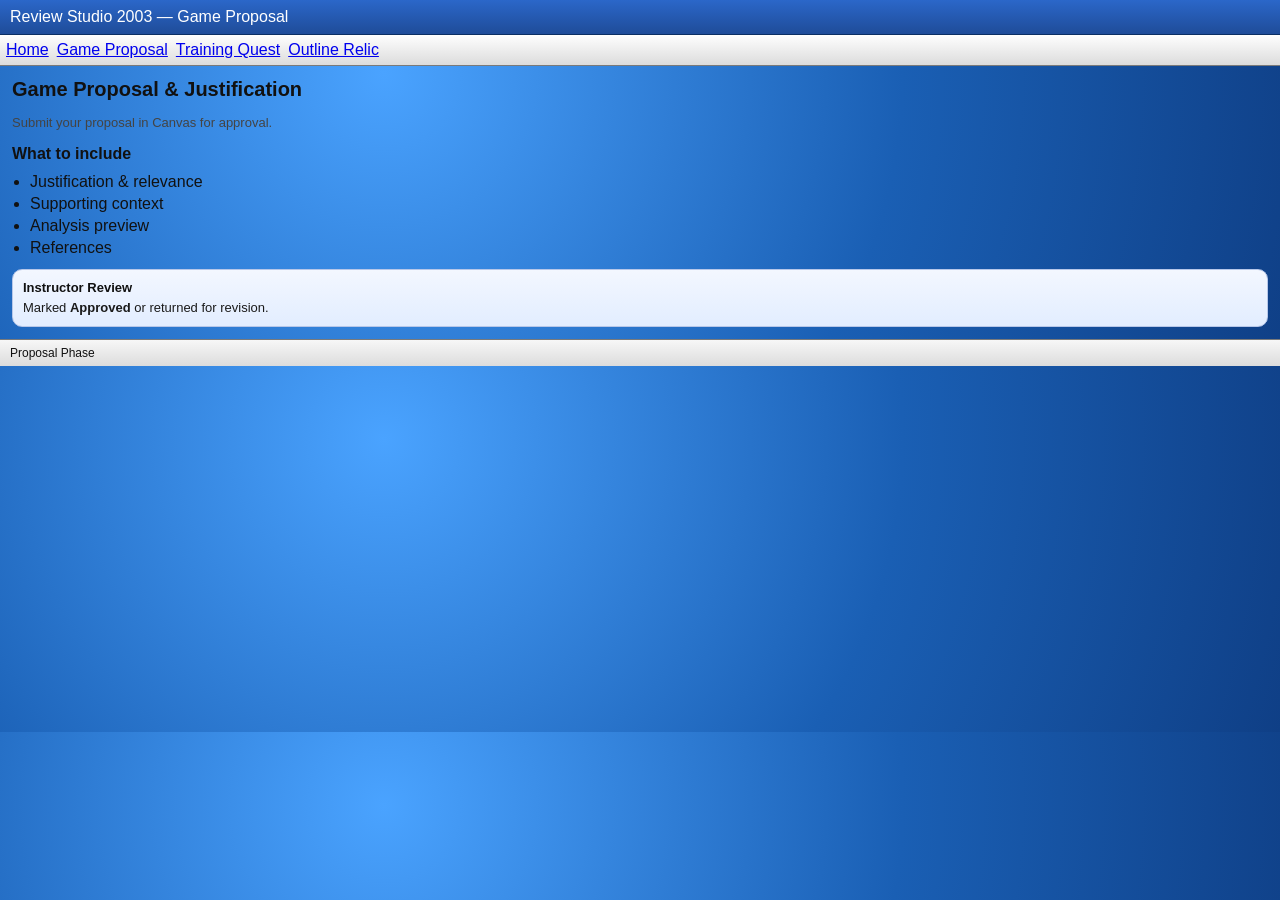
==== proposal.html @ 9aceb4b9 "Add files via upload" ====
<!doctype html>
<html lang="en">
<head>
  <meta charset="utf-8" />
  <title>Game Proposal — Review Studio 2003</title>
  <link rel="stylesheet" href="css/xp.css">
  <link rel="stylesheet" href="css/app.css">
</head>
<body>
<div class="desktop">
  <div class="window xp-window">
    <div class="titlebar">
      <span class="title">Review Studio 2003 — Game Proposal</span>
    </div>
    <div class="menubar">
      <a class="menu-btn" href="index.html">Home</a>
      <a class="menu-btn" href="proposal.html">Game Proposal</a>
      <a class="menu-btn" href="quest.html">Training Quest</a>
      <a class="menu-btn" href="relic.html">Outline Relic</a>
    </div>
    <div class="content">
      <h1 class="h1">Game Proposal & Justification</h1>
      <p class="muted">Submit your proposal in Canvas for approval.</p>
      <h2 class="h2">What to include</h2>
      <ul class="list">
        <li>Justification & relevance</li>
        <li>Supporting context</li>
        <li>Analysis preview</li>
        <li>References</li>
      </ul>
      <div class="callout">
        <div class="callout-title">Instructor Review</div>
        <div class="callout-body">Marked <strong>Approved</strong> or returned for revision.</div>
      </div>
    </div>
    <div class="statusbar"><span>Proposal Phase</span></div>
  </div>
</div>
</body>
</html>
---- css/xp.css ----
/* Review Studio 2003 — XP-era-ish styling (pure CSS, no assets needed) */
:root{
  --bg:#1a5fb4;
  --win:#e9e9e9;
  --panel:#f5f5f5;
  --border:#7a7a7a;
  --dark:#2d2d2d;
  --shadow:#bdbdbd;
  --title1:#2b67c9;
  --title2:#1f4c99;
  --accent:#0a7bd8;
  --ok:#2aa84a;
}

*{box-sizing:border-box}
body{
  margin:0;
  font-family: Tahoma, Verdana, Arial, sans-serif;
  background: radial-gradient(circle at 30% 20%, #4aa3ff 0, var(--bg) 55%, #0f3f86 100%);
  color:#111;
}

.app{
  width:min(1200px, 98vw);
  margin:14px auto;
  border:1px solid #0f2f63;
  box-shadow: 0 8px 22px rgba(0,0,0,.35);
  background: var(--win);
}

.titlebar{
  display:flex;
  align-items:center;
  justify-content:space-between;
  padding:8px 10px;
  color:#fff;
  background: linear-gradient(to bottom, var(--title1), var(--title2));
  border-bottom:1px solid #0b2e63;
}
.titlebar__left{display:flex; align-items:center; gap:8px;}
.titlebar__title{font-weight:700; letter-spacing:.2px;}
.appIcon{
  width:16px; height:16px; display:inline-block;
  background: linear-gradient(135deg, #ffd24d, #ff6b6b);
  border:1px solid rgba(255,255,255,.65);
}

.badge{
  font-size:12px;
  background: rgba(255,255,255,.18);
  border:1px solid rgba(255,255,255,.35);
  padding:3px 8px;
  border-radius:3px;
}
.linkBadge{color:#fff; text-decoration:none}

.menubar{
  display:flex;
  gap:8px;
  padding:6px;
  background: linear-gradient(to bottom, #fefefe, #dcdcdc);
  border-bottom:1px solid var(--border);
}
.menubar__spacer{flex:1}

.menuBtn{
  font-size:13px;
  padding:6px 10px;
  border:1px solid var(--border);
  background: linear-gradient(to bottom, #ffffff, #d8d8d8);
  box-shadow: inset 0 1px 0 #fff;
  cursor:pointer;
}
.menuBtn:active{background: linear-gradient(to bottom, #d8d8d8, #ffffff)}

.mainGrid{
  display:grid;
  grid-template-columns: 290px 1fr;
  gap:10px;
  padding:10px;
}

.panel{
  border:1px solid var(--border);
  background: var(--panel);
}
.panel__header{
  padding:7px 10px;
  font-weight:700;
  background: linear-gradient(to bottom, #fdfdfd, #d9d9d9);
  border-bottom:1px solid var(--border);
  display:flex;
  align-items:center;
  justify-content:space-between;
  gap:10px;
}
.panel__body{padding:10px}

.workspaceBody{position:relative; padding-bottom:58px;}
.footerBar{
  position:absolute;
  left:0; right:0; bottom:0;
  border-top:1px solid var(--border);
  background: linear-gradient(to bottom, #f7f7f7, #dcdcdc);
  padding:8px 10px;
  display:flex;
  align-items:center;
  justify-content:space-between;
  gap:10px;
}
.footerLeft{display:flex; align-items:center; gap:8px;}
.footerRight{display:flex; gap:8px;}

.statusbar{
  display:flex;
  justify-content:space-between;
  padding:6px 10px;
  font-size:12px;
  color:#111;
  background: linear-gradient(to bottom, #f7f7f7, #dcdcdc);
  border-top:1px solid var(--border);
}
.statusbar__right{opacity:.85}

.fieldRow{display:flex; flex-direction:column; gap:4px; margin-bottom:10px;}
.label{font-size:12px; color:#2b2b2b;}
.input, .textarea, select.input{
  width:100%;
  padding:7px 8px;
  border:1px solid var(--border);
  background:#fff;
  font-size:13px;
}
.textarea{resize:vertical}

.divider{height:1px; background:#cfcfcf; margin:10px 0;}

.sectionList{display:flex; flex-direction:column; gap:6px;}
.secBtn{
  display:flex;
  align-items:center;
  justify-content:space-between;
  gap:8px;
  padding:8px 8px;
  border:1px solid var(--border);
  background: linear-gradient(to bottom, #ffffff, #d8d8d8);
  cursor:pointer;
}
.secBtn:hover{outline:1px dotted #333; outline-offset:-3px;}
.secBtn.isActive{border-color:#2c6ad6; box-shadow:0 0 0 2px rgba(44,106,214,.18) inset;}
.secLeft{display:flex; align-items:center; gap:8px;}
.secDot{
  width:10px; height:10px; border-radius:2px;
  border:1px solid #555;
  background:#fff;
}
.secDot.isDone{background: var(--ok); border-color:#1a7c33;}
.secSmall{font-size:12px; opacity:.8}

.h2{margin:0 0 8px 0; font-size:16px;}
.h3{margin:8px 0 6px 0; font-size:13px;}
.p{margin:6px 0; font-size:13px; line-height:1.35;}
.subtle{opacity:.78}

.bullets{margin:0; padding-left:18px; font-size:13px;}
.callout{
  border:1px solid #b9c7e7;
  background: #eef4ff;
  padding:8px;
  font-size:13px;
}
.exampleBox{
  border:1px solid #8f8f8f;
  background:#fff;
  padding:10px;
  font-size:13px;
  line-height:1.4;
  box-shadow: inset 0 1px 0 #fff;
}

.twoCol{
  display:grid;
  grid-template-columns: 1fr 1fr;
  gap:10px;
}

.tabs{display:flex; gap:6px; flex-wrap:wrap;}
.tab{
  padding:6px 10px;
  border:1px solid var(--border);
  background: linear-gradient(to bottom, #ffffff, #d8d8d8);
  cursor:pointer;
  font-size:13px;
}
.tab.isActive{
  border-color:#2c6ad6;
  background: linear-gradient(to bottom, #ffffff, #cfe1ff);
  font-weight:700;
}
.workspaceHeaderRight{display:flex; align-items:center; gap:8px;}
.pill{
  font-size:12px;
  padding:3px 8px;
  border:1px solid var(--border);
  background:#fff;
}
.smallLabel{font-size:12px; opacity:.8}

.btn{
  padding:7px 12px;
  border:1px solid var(--border);
  background: linear-gradient(to bottom, #ffffff, #d8d8d8);
  cursor:pointer;
  font-size:13px;
}
.btn:active{background: linear-gradient(to bottom, #d8d8d8, #ffffff)}
.btnGhost{
  background: linear-gradient(to bottom, #f7f7f7, #e5e5e5);
}
.btnRow{display:flex; gap:8px; margin-top:8px}

.modePane.isHidden{display:none}
.isHidden{display:none}

.deconstructGrid{
  display:grid;
  grid-template-columns: 1fr 360px;
  gap:10px;
}
.miniPanel .panel__body{max-height:360px; overflow:auto;}
.lineBtn{
  width:100%;
  text-align:left;
  border:1px solid #bdbdbd;
  background:#fff;
  padding:8px;
  margin-bottom:8px;
  cursor:pointer;
}
.lineBtn:hover{outline:1px dotted #333; outline-offset:-3px;}
.lineTags{display:flex; gap:6px; flex-wrap:wrap; margin-top:6px;}

.tag{
  font-size:11px;
  padding:2px 6px;
  border:1px solid #8f8f8f;
  border-radius:2px;
  background:#f7f7f7;
}
.tClaim{background:#fff3cd; border-color:#caa200;}
.tEvidence{background:#d1ecf1; border-color:#0b7285;}
.tCompare{background:#e2e3ff; border-color:#4c51bf;}
.tImpact{background:#d4edda; border-color:#2f9e44;}
.tAudience{background:#f8d7da; border-color:#c92a2a;}

.evidenceLocker{border:1px solid #cfcfcf; background:#fff; padding:10px;}
.evidenceList{display:flex; flex-direction:column; gap:8px;}
.evidenceCard{
  border:1px solid #bdbdbd;
  background:#fdfdfd;
  padding:8px;
}
.evidenceTop{display:flex; justify-content:space-between; gap:8px;}
.evidenceTitle{font-weight:700;}
.evidenceMeta{font-size:12px; opacity:.8}
.evidenceBtns{display:flex; gap:6px;}
.smallBtn{
  font-size:12px;
  padding:3px 8px;
  border:1px solid #8f8f8f;
  background: linear-gradient(to bottom, #ffffff, #d8d8d8);
  cursor:pointer;
}
.smallBtn:active{background: linear-gradient(to bottom, #d8d8d8, #ffffff)}

.checkGrid{
  display:grid;
  grid-template-columns: 1fr 1fr;
  gap:10px;
}
.checkItem{display:flex; gap:8px; align-items:flex-start; margin-bottom:8px; font-size:13px;}
.progressBar{height:14px; border:1px solid #666; background:#fff; overflow:hidden;}
.progressBar__fill{height:100%; background: linear-gradient(to bottom, #7ad27a, #2aa84a);}

.statusDot{
  width:10px; height:10px; border-radius:50%;
  border:1px solid #666; background:#fff;
}
.statusDot.isSaving{background:#ffd24d;}
.statusDot.isOk{background: var(--ok); border-color:#1a7c33;}

.hintBox{border:1px solid #c8c8c8; background:#fff; padding:10px;}
.hintTitle{font-weight:700; margin-bottom:6px;}
.hintList{margin:0; padding-left:18px; font-size:13px;}

.relicPanel{margin:10px}
.relicBody{background:#fff}
.relicHeader{
  display:grid;
  grid-template-columns: repeat(4, 1fr);
  gap:8px;
  font-size:13px;
}
.relicGrid{
  display:grid;
  grid-template-columns: 1fr 1fr;
  gap:10px;
}
.paperCard{
  border:1px solid #bdbdbd;
  background:#fdfdfd;
  padding:8px;
}
.paperCard__title{font-weight:700; margin-bottom:6px;}
.paperBox{border:1px solid #cfcfcf; background:#fff; padding:8px; font-size:13px; line-height:1.35;}

@media (max-width: 980px){
  .mainGrid{grid-template-columns:1fr}
  .twoCol{grid-template-columns:1fr}
  .deconstructGrid{grid-template-columns:1fr}
  .checkGrid{grid-template-columns:1fr}
  .relicHeader{grid-template-columns:1fr 1fr}
  .relicGrid{grid-template-columns:1fr}
}
@media print{
  body{background:#fff}
  .titlebar,.menubar,.statusbar,.footerBar{display:none !important}
  .app{box-shadow:none; border:none; width:100%}
  .mainGrid{grid-template-columns:1fr}
}
---- css/app.css ----
.content{ padding:12px; }
.two-col{
  display:grid;
  grid-template-columns: 1.05fr .95fr;
  gap:12px;
}
.three-col{
  display:grid;
  grid-template-columns: 260px 1fr 260px;
  gap:12px;
}

.panel{
  background:#f7f7f7;
  border:1px solid #bdbdbd;
  border-radius:10px;
  padding:12px;
  box-shadow: inset 0 1px 0 #fff;
  min-height: 420px;
}

.sidebar, .rightbar{ min-height: 540px; }
.main{ min-height: 540px; }

.h1{ margin:0 0 6px 0; font-size:20px; }
.h2{ margin:0 0 10px 0; font-size:16px; }
.h3{ margin:0 0 8px 0; font-size:14px; }

.muted{ color:#444; font-size:13px; line-height:1.35; }
.small{ font-size:12px; }
.tiny{ font-size:11px; }

.group{ margin:10px 0; }
.group.inline{ display:flex; gap:8px; align-items:end; }
.label{ display:block; font-size:12px; color:#222; margin:0 0 4px 2px; }

.input, .textarea{
  width:100%;
  font-family:inherit;
  border:1px solid #9f9f9f;
  border-radius:8px;
  padding:8px 10px;
  background:#fff;
  box-shadow: inset 0 1px 2px rgba(0,0,0,.08);
}
.textarea{ min-height:110px; resize:vertical; }

.btn{
  font-family:inherit;
  font-size:13px;
  padding:8px 12px;
  border:1px solid #8d8d8d;
  border-radius:10px;
  background:linear-gradient(#ffffff,#d9d9d9);
  box-shadow: inset 0 1px 0 #fff;
  cursor:pointer;
}
.btn:active{ transform:translateY(1px); }
.btn.primary{
  border-color:#2c63c9;
  background:linear-gradient(#e9f2ff,#bcd6ff);
}
.btn.danger{
  border-color:#b94a4a;
  background:linear-gradient(#ffecec,#ffbfbf);
}

.button-row{ display:flex; gap:10px; flex-wrap:wrap; }
.button-col{ display:flex; flex-direction:column; gap:10px; }

.hr{
  height:1px;
  background:#c9c9c9;
  margin:12px 0;
}

.list{ margin:6px 0 0 18px; padding:0; }
.list li{ margin:4px 0; }

.callout{
  border:1px solid #b7c7e9;
  background:linear-gradient(#f3f7ff,#e2edff);
  border-radius:10px;
  padding:10px;
  margin-top:12px;
}
.callout-title{ font-weight:bold; margin-bottom:4px; font-size:13px; }
.callout-body{ font-size:13px; color:#1a1a1a; line-height:1.35; }

.progress-card{
  border:1px solid #c7c7c7;
  background:#fff;
  border-radius:10px;
  padding:10px;
}
.progress-row{ display:flex; justify-content:space-between; margin:6px 0; }

.mini-bar{
  height:10px;
  background:#d9d9d9;
  border:1px solid #b5b5b5;
  border-radius:999px;
  overflow:hidden;
  margin-top:8px;
}
.mini-bar-fill{
  height:100%;
  background:linear-gradient(#7db1ff,#2f7cff);
}

.quest-list{ display:flex; flex-direction:column; gap:8px; }
.quest-item{
  border:1px solid #c7c7c7;
  border-radius:10px;
  padding:8px;
  background:#fff;
  cursor:pointer;
}
.quest-item.locked{ opacity:.55; cursor:not-allowed; }
.quest-item.done{ border-color:#7bb27b; background:linear-gradient(#f7fff7,#eaffea); }
.quest-item .qi-title{ font-weight:bold; font-size:13px; }
.quest-item .qi-sub{ font-size:12px; color:#444; margin-top:2px; }

.step-header{
  display:flex;
  align-items:flex-start;
  justify-content:space-between;
  gap:10px;
}
.crumbs{ font-size:12px; color:#444; margin-bottom:2px; }
.badge{
  font-size:12px;
  padding:6px 10px;
  border-radius:999px;
  border:1px solid #b5b5b5;
  background:#fff;
  font-weight:bold;
}
.badge.unlocked{
  border-color:#7bb27b;
  background:linear-gradient(#f2fff2,#e8ffe8);
}

.tabbar{
  display:flex;
  gap:6px;
  margin:10px 0;
}
.tab{
  border:1px solid #9f9f9f;
  border-radius:10px;
  padding:8px 10px;
  background:linear-gradient(#ffffff,#dedede);
  cursor:pointer;
}
.tab.active{
  border-color:#2c63c9;
  background:linear-gradient(#e9f2ff,#bcd6ff);
  font-weight:bold;
}
.tabpanel{ padding:6px 2px; }
.hidden{ display:none; }

.checks{
  display:flex;
  flex-direction:column;
  gap:8px;
  margin-top:10px;
}
.check{
  display:flex;
  gap:8px;
  align-items:flex-start;
  padding:8px;
  border:1px solid #c7c7c7;
  border-radius:10px;
  background:#fff;
}
.check input{ margin-top:2px; }

.grid2{
  display:grid;
  grid-template-columns: 1fr 1fr;
  gap:12px;
}
@media (max-width: 980px){
  .three-col{ grid-template-columns: 1fr; }
  .two-col{ grid-template-columns: 1fr; }
  .grid2{ grid-template-columns: 1fr; }
}

.paper{
  background:#fff;
  border:1px solid #c7c7c7;
  border-radius:10px;
  padding:16px;
  min-height: 520px;
  overflow:auto;
  font-family: "Times New Roman", Times, serif;
}
.paper h1{ font-size:18px; margin:0 0 8px 0; }
.paper h2{ font-size:14px; margin:14px 0 6px 0; }
.paper ul{ margin:6px 0 0 18px; }
.paper .meta{ font-size:12px; color:#333; margin-bottom:10px; }
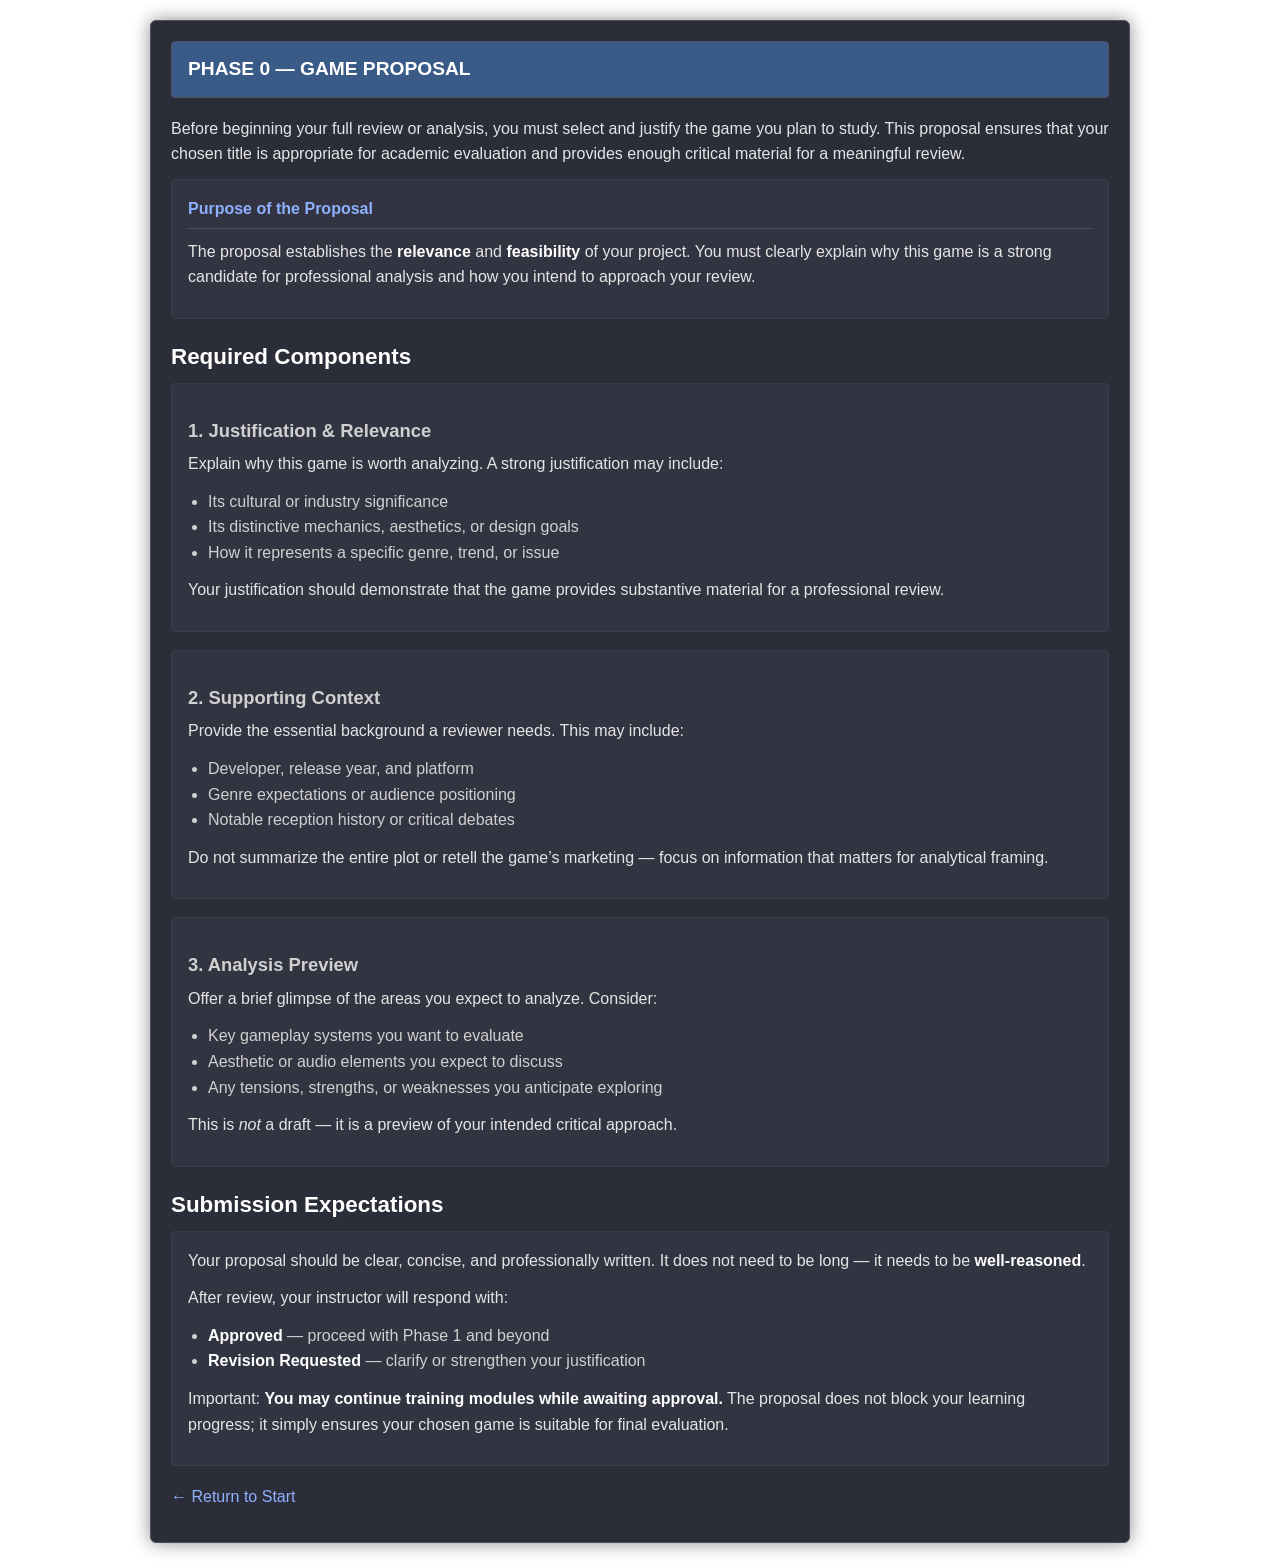
==== commit a25b80c2: "Revise game proposal structure and content" ====
--- a/proposal.html
+++ b/proposal.html
@@ -1,40 +1,105 @@
-<!doctype html>
+<!DOCTYPE html>
 <html lang="en">
 <head>
-  <meta charset="utf-8" />
-  <title>Game Proposal — Review Studio 2003</title>
-  <link rel="stylesheet" href="css/xp.css">
-  <link rel="stylesheet" href="css/app.css">
+    <meta charset="UTF-8">
+    <title>Phase 0 — Game Proposal</title>
+    <link rel="stylesheet" href="css/app.css">
+    <link rel="stylesheet" href="css/xp.css">
 </head>
-<body>
-<div class="desktop">
-  <div class="window xp-window">
-    <div class="titlebar">
-      <span class="title">Review Studio 2003 — Game Proposal</span>
+
+<body class="body-texture">
+<div class="wrapper">
+
+    <div class="main-window">
+        <div class="module-header">PHASE 0 — GAME PROPOSAL</div>
+
+        <p>
+            Before beginning your full review or analysis, you must select and justify the game you plan to study.
+            This proposal ensures that your chosen title is appropriate for academic evaluation and provides enough 
+            critical material for a meaningful review.
+        </p>
+
+        <div class="panel">
+            <div class="panel-header">Purpose of the Proposal</div>
+            <p>
+                The proposal establishes the <strong>relevance</strong> and <strong>feasibility</strong> of your project.  
+                You must clearly explain why this game is a strong candidate for professional analysis and how you intend 
+                to approach your review.
+            </p>
+        </div>
+
+        <h2>Required Components</h2>
+
+        <div class="panel">
+            <h3>1. Justification & Relevance</h3>
+            <p>
+                Explain why this game is worth analyzing. A strong justification may include:
+            </p>
+            <ul>
+                <li>Its cultural or industry significance</li>
+                <li>Its distinctive mechanics, aesthetics, or design goals</li>
+                <li>How it represents a specific genre, trend, or issue</li>
+            </ul>
+            <p>
+                Your justification should demonstrate that the game provides substantive material for a professional review.
+            </p>
+        </div>
+
+        <div class="panel">
+            <h3>2. Supporting Context</h3>
+            <p>
+                Provide the essential background a reviewer needs. This may include:
+            </p>
+            <ul>
+                <li>Developer, release year, and platform</li>
+                <li>Genre expectations or audience positioning</li>
+                <li>Notable reception history or critical debates</li>
+            </ul>
+            <p>
+                Do not summarize the entire plot or retell the game’s marketing — focus on information that matters 
+                for analytical framing.
+            </p>
+        </div>
+
+        <div class="panel">
+            <h3>3. Analysis Preview</h3>
+            <p>
+                Offer a brief glimpse of the areas you expect to analyze. Consider:
+            </p>
+            <ul>
+                <li>Key gameplay systems you want to evaluate</li>
+                <li>Aesthetic or audio elements you expect to discuss</li>
+                <li>Any tensions, strengths, or weaknesses you anticipate exploring</li>
+            </ul>
+            <p>
+                This is <em>not</em> a draft — it is a preview of your intended critical approach.
+            </p>
+        </div>
+
+        <h2>Submission Expectations</h2>
+        <div class="panel">
+            <p>
+                Your proposal should be clear, concise, and professionally written.  
+                It does not need to be long — it needs to be <strong>well-reasoned</strong>.
+            </p>
+            <p>
+                After review, your instructor will respond with:
+            </p>
+            <ul>
+                <li><strong>Approved</strong> — proceed with Phase 1 and beyond</li>
+                <li><strong>Revision Requested</strong> — clarify or strengthen your justification</li>
+            </ul>
+            <p>
+                Important: <strong>You may continue training modules while awaiting approval.</strong>
+                The proposal does not block your learning progress; it simply ensures your chosen game 
+                is suitable for final evaluation.
+            </p>
+        </div>
+
+        <p><a href="index.html">← Return to Start</a></p>
     </div>
-    <div class="menubar">
-      <a class="menu-btn" href="index.html">Home</a>
-      <a class="menu-btn" href="proposal.html">Game Proposal</a>
-      <a class="menu-btn" href="quest.html">Training Quest</a>
-      <a class="menu-btn" href="relic.html">Outline Relic</a>
-    </div>
-    <div class="content">
-      <h1 class="h1">Game Proposal & Justification</h1>
-      <p class="muted">Submit your proposal in Canvas for approval.</p>
-      <h2 class="h2">What to include</h2>
-      <ul class="list">
-        <li>Justification & relevance</li>
-        <li>Supporting context</li>
-        <li>Analysis preview</li>
-        <li>References</li>
-      </ul>
-      <div class="callout">
-        <div class="callout-title">Instructor Review</div>
-        <div class="callout-body">Marked <strong>Approved</strong> or returned for revision.</div>
-      </div>
-    </div>
-    <div class="statusbar"><span>Proposal Phase</span></div>
-  </div>
+
 </div>
 </body>
 </html>
+
--- a/css/app.css
+++ b/css/app.css
@@ -1,204 +1,223 @@
-.content{ padding:12px; }
-.two-col{
-  display:grid;
-  grid-template-columns: 1.05fr .95fr;
-  gap:12px;
-}
-.three-col{
-  display:grid;
-  grid-template-columns: 260px 1fr 260px;
-  gap:12px;
-}
-
-.panel{
-  background:#f7f7f7;
-  border:1px solid #bdbdbd;
-  border-radius:10px;
-  padding:12px;
-  box-shadow: inset 0 1px 0 #fff;
-  min-height: 420px;
-}
-
-.sidebar, .rightbar{ min-height: 540px; }
-.main{ min-height: 540px; }
-
-.h1{ margin:0 0 6px 0; font-size:20px; }
-.h2{ margin:0 0 10px 0; font-size:16px; }
-.h3{ margin:0 0 8px 0; font-size:14px; }
-
-.muted{ color:#444; font-size:13px; line-height:1.35; }
-.small{ font-size:12px; }
-.tiny{ font-size:11px; }
-
-.group{ margin:10px 0; }
-.group.inline{ display:flex; gap:8px; align-items:end; }
-.label{ display:block; font-size:12px; color:#222; margin:0 0 4px 2px; }
-
-.input, .textarea{
-  width:100%;
-  font-family:inherit;
-  border:1px solid #9f9f9f;
-  border-radius:8px;
-  padding:8px 10px;
-  background:#fff;
-  box-shadow: inset 0 1px 2px rgba(0,0,0,.08);
-}
-.textarea{ min-height:110px; resize:vertical; }
-
-.btn{
-  font-family:inherit;
-  font-size:13px;
-  padding:8px 12px;
-  border:1px solid #8d8d8d;
-  border-radius:10px;
-  background:linear-gradient(#ffffff,#d9d9d9);
-  box-shadow: inset 0 1px 0 #fff;
-  cursor:pointer;
-}
-.btn:active{ transform:translateY(1px); }
-.btn.primary{
-  border-color:#2c63c9;
-  background:linear-gradient(#e9f2ff,#bcd6ff);
-}
-.btn.danger{
-  border-color:#b94a4a;
-  background:linear-gradient(#ffecec,#ffbfbf);
-}
-
-.button-row{ display:flex; gap:10px; flex-wrap:wrap; }
-.button-col{ display:flex; flex-direction:column; gap:10px; }
-
-.hr{
-  height:1px;
-  background:#c9c9c9;
-  margin:12px 0;
-}
-
-.list{ margin:6px 0 0 18px; padding:0; }
-.list li{ margin:4px 0; }
-
-.callout{
-  border:1px solid #b7c7e9;
-  background:linear-gradient(#f3f7ff,#e2edff);
-  border-radius:10px;
-  padding:10px;
-  margin-top:12px;
-}
-.callout-title{ font-weight:bold; margin-bottom:4px; font-size:13px; }
-.callout-body{ font-size:13px; color:#1a1a1a; line-height:1.35; }
-
-.progress-card{
-  border:1px solid #c7c7c7;
-  background:#fff;
-  border-radius:10px;
-  padding:10px;
-}
-.progress-row{ display:flex; justify-content:space-between; margin:6px 0; }
-
-.mini-bar{
-  height:10px;
-  background:#d9d9d9;
-  border:1px solid #b5b5b5;
-  border-radius:999px;
-  overflow:hidden;
-  margin-top:8px;
-}
-.mini-bar-fill{
-  height:100%;
-  background:linear-gradient(#7db1ff,#2f7cff);
-}
-
-.quest-list{ display:flex; flex-direction:column; gap:8px; }
-.quest-item{
-  border:1px solid #c7c7c7;
-  border-radius:10px;
-  padding:8px;
-  background:#fff;
-  cursor:pointer;
-}
-.quest-item.locked{ opacity:.55; cursor:not-allowed; }
-.quest-item.done{ border-color:#7bb27b; background:linear-gradient(#f7fff7,#eaffea); }
-.quest-item .qi-title{ font-weight:bold; font-size:13px; }
-.quest-item .qi-sub{ font-size:12px; color:#444; margin-top:2px; }
-
-.step-header{
-  display:flex;
-  align-items:flex-start;
-  justify-content:space-between;
-  gap:10px;
-}
-.crumbs{ font-size:12px; color:#444; margin-bottom:2px; }
-.badge{
-  font-size:12px;
-  padding:6px 10px;
-  border-radius:999px;
-  border:1px solid #b5b5b5;
-  background:#fff;
-  font-weight:bold;
-}
-.badge.unlocked{
-  border-color:#7bb27b;
-  background:linear-gradient(#f2fff2,#e8ffe8);
-}
-
-.tabbar{
-  display:flex;
-  gap:6px;
-  margin:10px 0;
-}
-.tab{
-  border:1px solid #9f9f9f;
-  border-radius:10px;
-  padding:8px 10px;
-  background:linear-gradient(#ffffff,#dedede);
-  cursor:pointer;
-}
-.tab.active{
-  border-color:#2c63c9;
-  background:linear-gradient(#e9f2ff,#bcd6ff);
-  font-weight:bold;
-}
-.tabpanel{ padding:6px 2px; }
-.hidden{ display:none; }
-
-.checks{
-  display:flex;
-  flex-direction:column;
-  gap:8px;
-  margin-top:10px;
-}
-.check{
-  display:flex;
-  gap:8px;
-  align-items:flex-start;
-  padding:8px;
-  border:1px solid #c7c7c7;
-  border-radius:10px;
-  background:#fff;
-}
-.check input{ margin-top:2px; }
-
-.grid2{
-  display:grid;
-  grid-template-columns: 1fr 1fr;
-  gap:12px;
-}
-@media (max-width: 980px){
-  .three-col{ grid-template-columns: 1fr; }
-  .two-col{ grid-template-columns: 1fr; }
-  .grid2{ grid-template-columns: 1fr; }
-}
-
-.paper{
-  background:#fff;
-  border:1px solid #c7c7c7;
-  border-radius:10px;
-  padding:16px;
-  min-height: 520px;
-  overflow:auto;
-  font-family: "Times New Roman", Times, serif;
-}
-.paper h1{ font-size:18px; margin:0 0 8px 0; }
-.paper h2{ font-size:14px; margin:14px 0 6px 0; }
-.paper ul{ margin:6px 0 0 18px; }
-.paper .meta{ font-size:12px; color:#333; margin-bottom:10px; }
+/* -----------------------------------------------------------
+   Review Studio 2003 Training OS — Global Stylesheet
+   app.css = global layout, typography, color palette
+------------------------------------------------------------*/
+
+/* ---------- RESET ---------- */
+html, body, h1, h2, h3, h4, h5, p, ul, li, nav, section, article {
+    margin: 0;
+    padding: 0;
+}
+
+body {
+    font-family: "Trebuchet MS", Tahoma, Verdana, sans-serif;
+    background: #1d1f27;
+    color: #e5e5e5;
+    line-height: 1.6;
+    -webkit-font-smoothing: antialiased;
+}
+
+/* -----------------------------------------------------------
+   COLOR PALETTE — Hybrid 2003 Training Simulator
+------------------------------------------------------------*/
+
+:root {
+    --bg-main: #1d1f27;
+    --bg-panel: #2b2e39;
+    --bg-panel-alt: #323541;
+    --bg-accent: #3a5b88;
+    --bg-accent-light: #4c78b4;
+
+    --text-bright: #ffffff;
+    --text-soft: #d0d0d0;
+    --text-dim: #a0a0a0;
+
+    --border-strong: #4d5260;
+    --border-soft: #3a3e4a;
+
+    --highlight: #8fb0ff;
+}
+
+/* -----------------------------------------------------------
+   LAYOUT CONTAINERS
+------------------------------------------------------------*/
+
+.wrapper {
+    max-width: 980px;
+    margin: 0 auto;
+    padding: 20px;
+}
+
+.main-window {
+    background: var(--bg-panel);
+    border: 1px solid var(--border-strong);
+    border-radius: 6px;
+    padding: 20px;
+    box-shadow: 0 0 18px rgba(0, 0, 0, 0.45);
+}
+
+/* -----------------------------------------------------------
+   HEADINGS
+------------------------------------------------------------*/
+
+h1 {
+    font-size: 1.9rem;
+    font-weight: 600;
+    color: var(--highlight);
+    margin-bottom: 14px;
+    letter-spacing: 0.5px;
+}
+
+h2 {
+    font-size: 1.4rem;
+    font-weight: 600;
+    margin-top: 20px;
+    margin-bottom: 8px;
+    color: var(--text-bright);
+}
+
+h3 {
+    font-size: 1.15rem;
+    margin-top: 16px;
+    margin-bottom: 6px;
+    color: var(--text-soft);
+}
+
+/* -----------------------------------------------------------
+   TEXT FORMATTING
+------------------------------------------------------------*/
+
+p {
+    margin-bottom: 12px;
+}
+
+ul {
+    margin-left: 20px;
+    margin-bottom: 12px;
+    color: var(--text-soft);
+}
+
+strong {
+    color: var(--text-bright);
+}
+
+/* -----------------------------------------------------------
+   LINKS (Non-modern, Training-OS style)
+------------------------------------------------------------*/
+
+a {
+    color: var(--highlight);
+    text-decoration: none;
+}
+
+a:hover {
+    text-decoration: underline;
+}
+
+/* -----------------------------------------------------------
+   CONTENT PANELS
+------------------------------------------------------------*/
+
+.panel {
+    background: var(--bg-panel-alt);
+    border: 1px solid var(--border-soft);
+    padding: 16px;
+    margin-bottom: 18px;
+    border-radius: 4px;
+}
+
+/* Subtle training OS header inside content panels */
+.panel-header {
+    font-size: 1rem;
+    font-weight: 700;
+    margin-bottom: 10px;
+    padding-bottom: 6px;
+    border-bottom: 1px solid var(--border-strong);
+    color: var(--highlight);
+}
+
+/* -----------------------------------------------------------
+   BUTTONS (used sparingly)
+------------------------------------------------------------*/
+
+.rs-button {
+    display: inline-block;
+    background: var(--bg-accent);
+    padding: 8px 16px;
+    border-radius: 4px;
+    border: 1px solid var(--border-strong);
+    color: #fff;
+    cursor: pointer;
+    margin-right: 10px;
+    font-size: 0.95rem;
+}
+
+.rs-button:hover {
+    background: var(--bg-accent-light);
+}
+
+/* -----------------------------------------------------------
+   SIDEBAR LAYOUT
+------------------------------------------------------------*/
+
+.sidebar-layout {
+    display: grid;
+    grid-template-columns: 220px 1fr;
+    gap: 20px;
+}
+
+.sidebar {
+    background: var(--bg-panel-alt);
+    border: 1px solid var(--border-soft);
+    border-radius: 4px;
+    padding: 16px;
+}
+
+.sidebar h2 {
+    font-size: 1.1rem;
+    color: var(--highlight);
+}
+
+.sidebar ul {
+    list-style: none;
+    margin-left: 0;
+}
+
+.sidebar li {
+    margin-bottom: 10px;
+}
+
+.sidebar a {
+    display: block;
+    padding: 6px 8px;
+    border-radius: 4px;
+    background: transparent;
+    color: var(--text-soft);
+}
+
+.sidebar a:hover {
+    background: var(--bg-accent);
+    color: #fff;
+}
+
+/* -----------------------------------------------------------
+   MISSION / MODULE HEADERS
+------------------------------------------------------------*/
+
+.module-header {
+    background: var(--bg-accent);
+    padding: 12px 16px;
+    border-radius: 4px;
+    margin-bottom: 18px;
+    border: 1px solid var(--border-strong);
+    color: #fff;
+    font-size: 1.2rem;
+    font-weight: 600;
+}
+
+/* Decorative background hook for Sora assets */
+.body-texture {
+    background: url("../assets/bg-xp01.png") repeat;
+}
+
+/* END app.css */
--- a/css/xp.css
+++ b/css/xp.css
@@ -1,330 +1,152 @@
-/* Review Studio 2003 — XP-era-ish styling (pure CSS, no assets needed) */
-:root{
-  --bg:#1a5fb4;
-  --win:#e9e9e9;
-  --panel:#f5f5f5;
-  --border:#7a7a7a;
-  --dark:#2d2d2d;
-  --shadow:#bdbdbd;
-  --title1:#2b67c9;
-  --title2:#1f4c99;
-  --accent:#0a7bd8;
-  --ok:#2aa84a;
+/* -----------------------------------------------------------
+   Review Studio Training OS — Interface Layer
+   xp.css = Panels, Wizard UI, Chrome
+------------------------------------------------------------*/
+
+/* WINDOW CHROME ------------------------------------------------ */
+
+.window {
+    background: var(--bg-panel-alt);
+    border: 2px solid var(--border-strong);
+    border-radius: 6px;
+    padding: 0;
+    box-shadow: 0 0 22px rgba(0,0,0,0.5);
 }
 
-*{box-sizing:border-box}
-body{
-  margin:0;
-  font-family: Tahoma, Verdana, Arial, sans-serif;
-  background: radial-gradient(circle at 30% 20%, #4aa3ff 0, var(--bg) 55%, #0f3f86 100%);
-  color:#111;
+.window-titlebar {
+    background: url("../assets/title-bar.png");
+    background-size: cover;
+    padding: 10px 14px;
+    font-weight: bold;
+    font-size: 1rem;
+    color: #ffffff;
+    border-bottom: 2px solid var(--border-strong);
 }
 
-.app{
-  width:min(1200px, 98vw);
-  margin:14px auto;
-  border:1px solid #0f2f63;
-  box-shadow: 0 8px 22px rgba(0,0,0,.35);
-  background: var(--win);
+.window-body {
+    padding: 20px;
 }
 
-.titlebar{
-  display:flex;
-  align-items:center;
-  justify-content:space-between;
-  padding:8px 10px;
-  color:#fff;
-  background: linear-gradient(to bottom, var(--title1), var(--title2));
-  border-bottom:1px solid #0b2e63;
-}
-.titlebar__left{display:flex; align-items:center; gap:8px;}
-.titlebar__title{font-weight:700; letter-spacing:.2px;}
-.appIcon{
-  width:16px; height:16px; display:inline-block;
-  background: linear-gradient(135deg, #ffd24d, #ff6b6b);
-  border:1px solid rgba(255,255,255,.65);
+/* WIZARD ------------------------------------------------------- */
+
+.wizard-container {
+    display: flex;
+    flex-direction: row;
 }
 
-.badge{
-  font-size:12px;
-  background: rgba(255,255,255,.18);
-  border:1px solid rgba(255,255,255,.35);
-  padding:3px 8px;
-  border-radius:3px;
-}
-.linkBadge{color:#fff; text-decoration:none}
-
-.menubar{
-  display:flex;
-  gap:8px;
-  padding:6px;
-  background: linear-gradient(to bottom, #fefefe, #dcdcdc);
-  border-bottom:1px solid var(--border);
-}
-.menubar__spacer{flex:1}
-
-.menuBtn{
-  font-size:13px;
-  padding:6px 10px;
-  border:1px solid var(--border);
-  background: linear-gradient(to bottom, #ffffff, #d8d8d8);
-  box-shadow: inset 0 1px 0 #fff;
-  cursor:pointer;
-}
-.menuBtn:active{background: linear-gradient(to bottom, #d8d8d8, #ffffff)}
-
-.mainGrid{
-  display:grid;
-  grid-template-columns: 290px 1fr;
-  gap:10px;
-  padding:10px;
+.wizard-sidebar {
+    width: 200px;
+    background: var(--bg-panel);
+    border-right: 1px solid var(--border-strong);
+    padding: 20px;
 }
 
-.panel{
-  border:1px solid var(--border);
-  background: var(--panel);
-}
-.panel__header{
-  padding:7px 10px;
-  font-weight:700;
-  background: linear-gradient(to bottom, #fdfdfd, #d9d9d9);
-  border-bottom:1px solid var(--border);
-  display:flex;
-  align-items:center;
-  justify-content:space-between;
-  gap:10px;
-}
-.panel__body{padding:10px}
-
-.workspaceBody{position:relative; padding-bottom:58px;}
-.footerBar{
-  position:absolute;
-  left:0; right:0; bottom:0;
-  border-top:1px solid var(--border);
-  background: linear-gradient(to bottom, #f7f7f7, #dcdcdc);
-  padding:8px 10px;
-  display:flex;
-  align-items:center;
-  justify-content:space-between;
-  gap:10px;
-}
-.footerLeft{display:flex; align-items:center; gap:8px;}
-.footerRight{display:flex; gap:8px;}
-
-.statusbar{
-  display:flex;
-  justify-content:space-between;
-  padding:6px 10px;
-  font-size:12px;
-  color:#111;
-  background: linear-gradient(to bottom, #f7f7f7, #dcdcdc);
-  border-top:1px solid var(--border);
-}
-.statusbar__right{opacity:.85}
-
-.fieldRow{display:flex; flex-direction:column; gap:4px; margin-bottom:10px;}
-.label{font-size:12px; color:#2b2b2b;}
-.input, .textarea, select.input{
-  width:100%;
-  padding:7px 8px;
-  border:1px solid var(--border);
-  background:#fff;
-  font-size:13px;
-}
-.textarea{resize:vertical}
-
-.divider{height:1px; background:#cfcfcf; margin:10px 0;}
-
-.sectionList{display:flex; flex-direction:column; gap:6px;}
-.secBtn{
-  display:flex;
-  align-items:center;
-  justify-content:space-between;
-  gap:8px;
-  padding:8px 8px;
-  border:1px solid var(--border);
-  background: linear-gradient(to bottom, #ffffff, #d8d8d8);
-  cursor:pointer;
-}
-.secBtn:hover{outline:1px dotted #333; outline-offset:-3px;}
-.secBtn.isActive{border-color:#2c6ad6; box-shadow:0 0 0 2px rgba(44,106,214,.18) inset;}
-.secLeft{display:flex; align-items:center; gap:8px;}
-.secDot{
-  width:10px; height:10px; border-radius:2px;
-  border:1px solid #555;
-  background:#fff;
-}
-.secDot.isDone{background: var(--ok); border-color:#1a7c33;}
-.secSmall{font-size:12px; opacity:.8}
-
-.h2{margin:0 0 8px 0; font-size:16px;}
-.h3{margin:8px 0 6px 0; font-size:13px;}
-.p{margin:6px 0; font-size:13px; line-height:1.35;}
-.subtle{opacity:.78}
-
-.bullets{margin:0; padding-left:18px; font-size:13px;}
-.callout{
-  border:1px solid #b9c7e7;
-  background: #eef4ff;
-  padding:8px;
-  font-size:13px;
-}
-.exampleBox{
-  border:1px solid #8f8f8f;
-  background:#fff;
-  padding:10px;
-  font-size:13px;
-  line-height:1.4;
-  box-shadow: inset 0 1px 0 #fff;
+.wizard-sidebar h3 {
+    margin-bottom: 12px;
+    color: var(--highlight);
+    font-size: 1rem;
 }
 
-.twoCol{
-  display:grid;
-  grid-template-columns: 1fr 1fr;
-  gap:10px;
+.wizard-sidebar ul {
+    list-style: none;
+    margin-left: 0;
 }
 
-.tabs{display:flex; gap:6px; flex-wrap:wrap;}
-.tab{
-  padding:6px 10px;
-  border:1px solid var(--border);
-  background: linear-gradient(to bottom, #ffffff, #d8d8d8);
-  cursor:pointer;
-  font-size:13px;
+.wizard-sidebar li {
+    margin-bottom: 10px;
 }
-.tab.isActive{
-  border-color:#2c6ad6;
-  background: linear-gradient(to bottom, #ffffff, #cfe1ff);
-  font-weight:700;
+
+.wizard-sidebar .inactive {
+    color: var(--text-dim);
 }
-.workspaceHeaderRight{display:flex; align-items:center; gap:8px;}
-.pill{
-  font-size:12px;
-  padding:3px 8px;
-  border:1px solid var(--border);
-  background:#fff;
+
+.wizard-content {
+    flex: 1;
+    padding: 20px;
 }
-.smallLabel{font-size:12px; opacity:.8}
 
-.btn{
-  padding:7px 12px;
-  border:1px solid var(--border);
-  background: linear-gradient(to bottom, #ffffff, #d8d8d8);
-  cursor:pointer;
-  font-size:13px;
+/* Screens inside wizard */
+.screen {
+    display: none;
 }
-.btn:active{background: linear-gradient(to bottom, #d8d8d8, #ffffff)}
-.btnGhost{
-  background: linear-gradient(to bottom, #f7f7f7, #e5e5e5);
+
+.screen.active {
+    display: block;
 }
-.btnRow{display:flex; gap:8px; margin-top:8px}
 
-.modePane.isHidden{display:none}
-.isHidden{display:none}
+/* WIZARD NAV BUTTONS ------------------------------------------ */
 
-.deconstructGrid{
-  display:grid;
-  grid-template-columns: 1fr 360px;
-  gap:10px;
+.wizard-controls {
+    margin-top: 20px;
+    padding-top: 12px;
+    border-top: 1px solid var(--border-strong);
 }
-.miniPanel .panel__body{max-height:360px; overflow:auto;}
-.lineBtn{
-  width:100%;
-  text-align:left;
-  border:1px solid #bdbdbd;
-  background:#fff;
-  padding:8px;
-  margin-bottom:8px;
-  cursor:pointer;
+
+.wizard-btn {
+    background: var(--bg-accent);
+    border: 1px solid var(--border-strong);
+    padding: 8px 16px;
+    color: #fff;
+    border-radius: 4px;
+    display: inline-block;
+    cursor: pointer;
+    margin-right: 10px;
 }
-.lineBtn:hover{outline:1px dotted #333; outline-offset:-3px;}
-.lineTags{display:flex; gap:6px; flex-wrap:wrap; margin-top:6px;}
 
-.tag{
-  font-size:11px;
-  padding:2px 6px;
-  border:1px solid #8f8f8f;
-  border-radius:2px;
-  background:#f7f7f7;
+.wizard-btn:hover {
+    background: var(--bg-accent-light);
 }
-.tClaim{background:#fff3cd; border-color:#caa200;}
-.tEvidence{background:#d1ecf1; border-color:#0b7285;}
-.tCompare{background:#e2e3ff; border-color:#4c51bf;}
-.tImpact{background:#d4edda; border-color:#2f9e44;}
-.tAudience{background:#f8d7da; border-color:#c92a2a;}
 
-.evidenceLocker{border:1px solid #cfcfcf; background:#fff; padding:10px;}
-.evidenceList{display:flex; flex-direction:column; gap:8px;}
-.evidenceCard{
-  border:1px solid #bdbdbd;
-  background:#fdfdfd;
-  padding:8px;
+/* TRAINING ARTIFACT CALLOUT ----------------------------------- */
+
+.artifact-box {
+    background: #242630;
+    border-left: 4px solid var(--highlight);
+    padding: 14px;
+    margin: 20px 0;
 }
-.evidenceTop{display:flex; justify-content:space-between; gap:8px;}
-.evidenceTitle{font-weight:700;}
-.evidenceMeta{font-size:12px; opacity:.8}
-.evidenceBtns{display:flex; gap:6px;}
-.smallBtn{
-  font-size:12px;
-  padding:3px 8px;
-  border:1px solid #8f8f8f;
-  background: linear-gradient(to bottom, #ffffff, #d8d8d8);
-  cursor:pointer;
+
+.artifact-box h4 {
+    font-size: 1rem;
+    margin-bottom: 8px;
+    color: var(--highlight);
 }
-.smallBtn:active{background: linear-gradient(to bottom, #d8d8d8, #ffffff)}
 
-.checkGrid{
-  display:grid;
-  grid-template-columns: 1fr 1fr;
-  gap:10px;
+/* REVIEW EXCERPT PANEL (Professional example) ----------------- */
+
+.excerpt-box {
+    background: #1f212b;
+    border: 1px solid var(--border-soft);
+    padding: 16px;
+    border-radius: 4px;
+    margin-bottom: 14px;
 }
-.checkItem{display:flex; gap:8px; align-items:flex-start; margin-bottom:8px; font-size:13px;}
-.progressBar{height:14px; border:1px solid #666; background:#fff; overflow:hidden;}
-.progressBar__fill{height:100%; background: linear-gradient(to bottom, #7ad27a, #2aa84a);}
 
-.statusDot{
-  width:10px; height:10px; border-radius:50%;
-  border:1px solid #666; background:#fff;
+.excerpt-header {
+    font-size: 0.95rem;
+    font-weight: bold;
+    color: var(--highlight);
+    margin-bottom: 10px;
 }
-.statusDot.isSaving{background:#ffd24d;}
-.statusDot.isOk{background: var(--ok); border-color:#1a7c33;}
 
-.hintBox{border:1px solid #c8c8c8; background:#fff; padding:10px;}
-.hintTitle{font-weight:700; margin-bottom:6px;}
-.hintList{margin:0; padding-left:18px; font-size:13px;}
+/* DRAFT CONSOLE ------------------------------------------------ */
 
-.relicPanel{margin:10px}
-.relicBody{background:#fff}
-.relicHeader{
-  display:grid;
-  grid-template-columns: repeat(4, 1fr);
-  gap:8px;
-  font-size:13px;
+.draft-console {
+    background: #2d303a;
+    border: 1px solid var(--border-strong);
+    padding: 16px;
+    border-radius: 4px;
 }
-.relicGrid{
-  display:grid;
-  grid-template-columns: 1fr 1fr;
-  gap:10px;
+
+textarea.draft-input {
+    width: 100%;
+    min-height: 120px;
+    background: #1b1d25;
+    border: 1px solid var(--border-soft);
+    color: var(--text-bright);
+    padding: 10px;
+    font-family: "Consolas", "Courier New", monospace;
+    border-radius: 4px;
 }
-.paperCard{
-  border:1px solid #bdbdbd;
-  background:#fdfdfd;
-  padding:8px;
-}
-.paperCard__title{font-weight:700; margin-bottom:6px;}
-.paperBox{border:1px solid #cfcfcf; background:#fff; padding:8px; font-size:13px; line-height:1.35;}
 
-@media (max-width: 980px){
-  .mainGrid{grid-template-columns:1fr}
-  .twoCol{grid-template-columns:1fr}
-  .deconstructGrid{grid-template-columns:1fr}
-  .checkGrid{grid-template-columns:1fr}
-  .relicHeader{grid-template-columns:1fr 1fr}
-  .relicGrid{grid-template-columns:1fr}
-}
-@media print{
-  body{background:#fff}
-  .titlebar,.menubar,.statusbar,.footerBar{display:none !important}
-  .app{box-shadow:none; border:none; width:100%}
-  .mainGrid{grid-template-columns:1fr}
-}
+/* END xp.css */
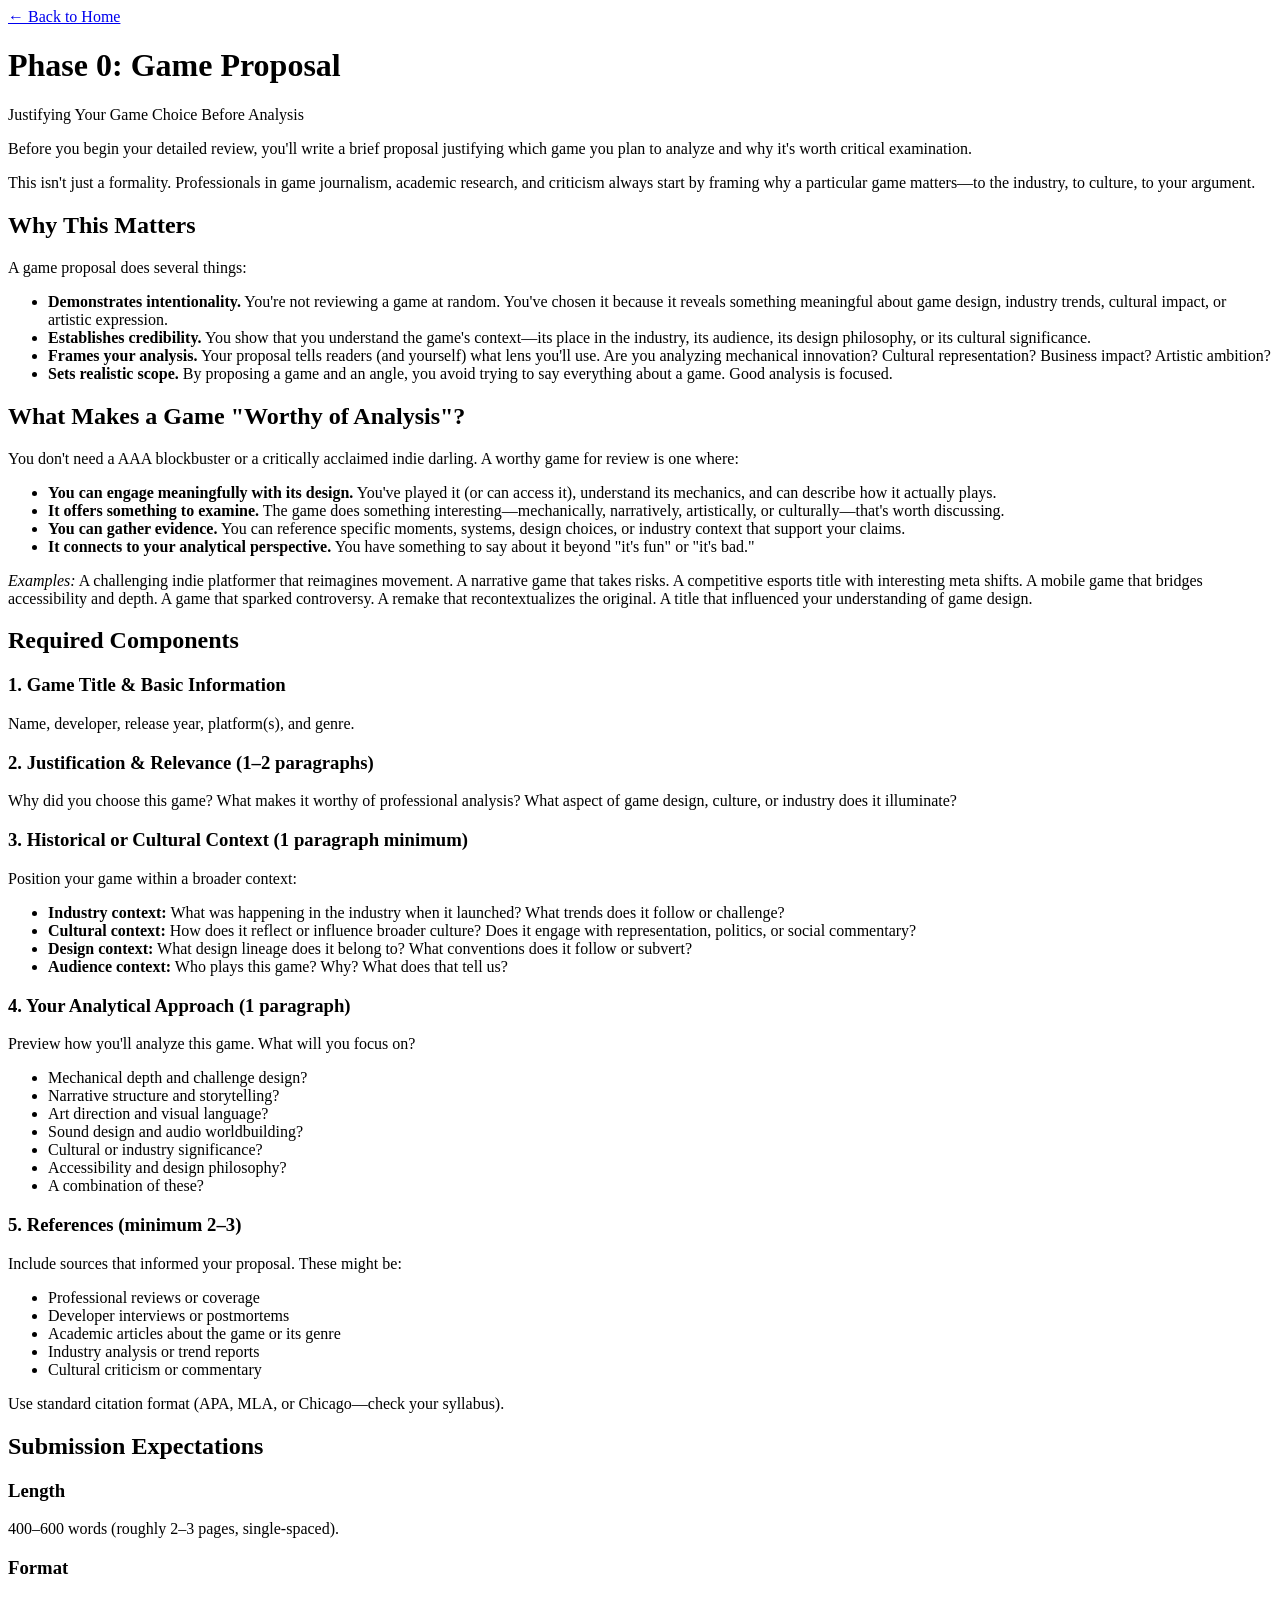
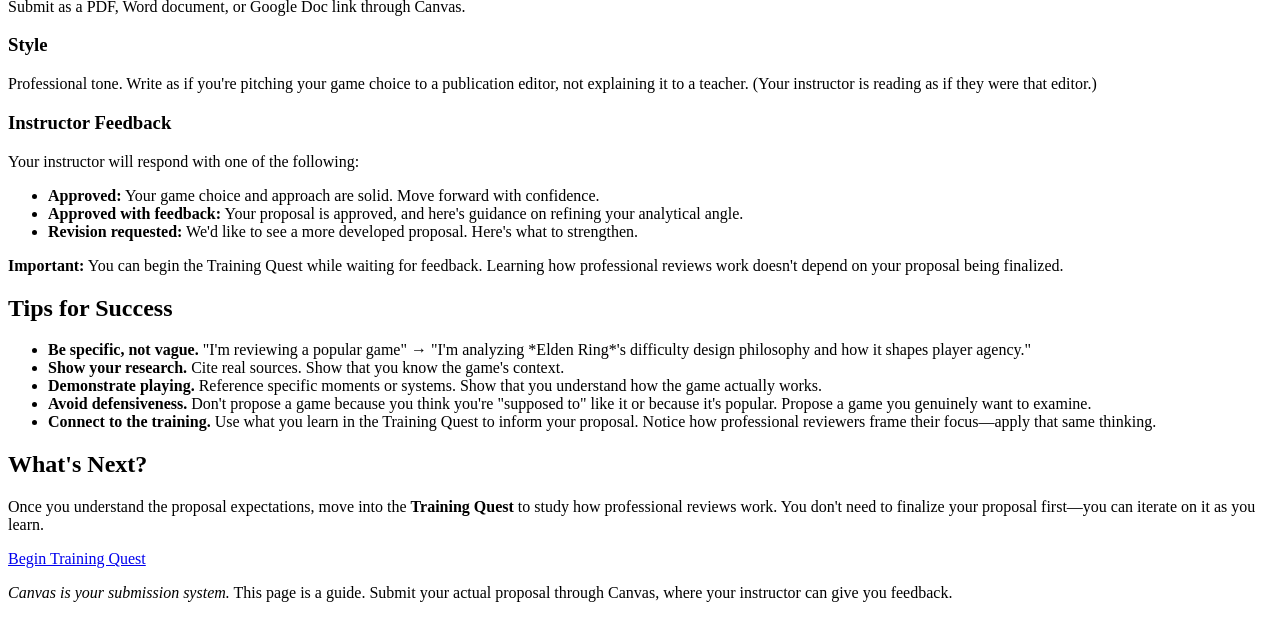
==== commit 3e001f73: "Add files via upload" ====
--- a/proposal.html
+++ b/proposal.html
@@ -2,104 +2,151 @@
 <html lang="en">
 <head>
     <meta charset="UTF-8">
-    <title>Phase 0 — Game Proposal</title>
-    <link rel="stylesheet" href="css/app.css">
-    <link rel="stylesheet" href="css/xp.css">
+    <meta name="viewport" content="width=device-width, initial-scale=1.0">
+    <title>Game Proposal – ESPORTS 110</title>
+    <link rel="stylesheet" href="css/base.css">
+    <link rel="stylesheet" href="css/layout.css">
 </head>
+<body>
+    <div class="container">
+        <header class="page-header">
+            <a href="index.html" class="back-link">← Back to Home</a>
+            <h1>Phase 0: Game Proposal</h1>
+            <p class="subtitle">Justifying Your Game Choice Before Analysis</p>
+        </header>
 
-<body class="body-texture">
-<div class="wrapper">
+        <main class="main-content">
+            <section class="intro-section">
+                <p class="lead">Before you begin your detailed review, you'll write a brief proposal justifying which game you plan to analyze and why it's worth critical examination.</p>
+                <p>This isn't just a formality. Professionals in game journalism, academic research, and criticism always start by framing why a particular game matters—to the industry, to culture, to your argument.</p>
+            </section>
 
-    <div class="main-window">
-        <div class="module-header">PHASE 0 — GAME PROPOSAL</div>
+            <section class="content-section">
+                <h2>Why This Matters</h2>
+                <p>A game proposal does several things:</p>
+                <ul class="structured-list">
+                    <li><strong>Demonstrates intentionality.</strong> You're not reviewing a game at random. You've chosen it because it reveals something meaningful about game design, industry trends, cultural impact, or artistic expression.</li>
+                    <li><strong>Establishes credibility.</strong> You show that you understand the game's context—its place in the industry, its audience, its design philosophy, or its cultural significance.</li>
+                    <li><strong>Frames your analysis.</strong> Your proposal tells readers (and yourself) what lens you'll use. Are you analyzing mechanical innovation? Cultural representation? Business impact? Artistic ambition?</li>
+                    <li><strong>Sets realistic scope.</strong> By proposing a game and an angle, you avoid trying to say everything about a game. Good analysis is focused.</li>
+                </ul>
+            </section>
 
-        <p>
-            Before beginning your full review or analysis, you must select and justify the game you plan to study.
-            This proposal ensures that your chosen title is appropriate for academic evaluation and provides enough 
-            critical material for a meaningful review.
-        </p>
+            <section class="content-section">
+                <h2>What Makes a Game "Worthy of Analysis"?</h2>
+                <p>You don't need a AAA blockbuster or a critically acclaimed indie darling. A worthy game for review is one where:</p>
+                <ul class="structured-list">
+                    <li><strong>You can engage meaningfully with its design.</strong> You've played it (or can access it), understand its mechanics, and can describe how it actually plays.</li>
+                    <li><strong>It offers something to examine.</strong> The game does something interesting—mechanically, narratively, artistically, or culturally—that's worth discussing.</li>
+                    <li><strong>You can gather evidence.</strong> You can reference specific moments, systems, design choices, or industry context that support your claims.</li>
+                    <li><strong>It connects to your analytical perspective.</strong> You have something to say about it beyond "it's fun" or "it's bad."</li>
+                </ul>
+                <p><em>Examples:</em> A challenging indie platformer that reimagines movement. A narrative game that takes risks. A competitive esports title with interesting meta shifts. A mobile game that bridges accessibility and depth. A game that sparked controversy. A remake that recontextualizes the original. A title that influenced your understanding of game design.</p>
+            </section>
 
-        <div class="panel">
-            <div class="panel-header">Purpose of the Proposal</div>
-            <p>
-                The proposal establishes the <strong>relevance</strong> and <strong>feasibility</strong> of your project.  
-                You must clearly explain why this game is a strong candidate for professional analysis and how you intend 
-                to approach your review.
-            </p>
-        </div>
+            <section class="content-section">
+                <h2>Required Components</h2>
+                
+                <div class="requirement">
+                    <h3>1. Game Title & Basic Information</h3>
+                    <p>Name, developer, release year, platform(s), and genre.</p>
+                </div>
 
-        <h2>Required Components</h2>
+                <div class="requirement">
+                    <h3>2. Justification & Relevance (1–2 paragraphs)</h3>
+                    <p>Why did you choose this game? What makes it worthy of professional analysis? What aspect of game design, culture, or industry does it illuminate?</p>
+                </div>
 
-        <div class="panel">
-            <h3>1. Justification & Relevance</h3>
-            <p>
-                Explain why this game is worth analyzing. A strong justification may include:
-            </p>
-            <ul>
-                <li>Its cultural or industry significance</li>
-                <li>Its distinctive mechanics, aesthetics, or design goals</li>
-                <li>How it represents a specific genre, trend, or issue</li>
-            </ul>
-            <p>
-                Your justification should demonstrate that the game provides substantive material for a professional review.
-            </p>
-        </div>
+                <div class="requirement">
+                    <h3>3. Historical or Cultural Context (1 paragraph minimum)</h3>
+                    <p>Position your game within a broader context:</p>
+                    <ul class="nested-list">
+                        <li><strong>Industry context:</strong> What was happening in the industry when it launched? What trends does it follow or challenge?</li>
+                        <li><strong>Cultural context:</strong> How does it reflect or influence broader culture? Does it engage with representation, politics, or social commentary?</li>
+                        <li><strong>Design context:</strong> What design lineage does it belong to? What conventions does it follow or subvert?</li>
+                        <li><strong>Audience context:</strong> Who plays this game? Why? What does that tell us?</li>
+                    </ul>
+                </div>
 
-        <div class="panel">
-            <h3>2. Supporting Context</h3>
-            <p>
-                Provide the essential background a reviewer needs. This may include:
-            </p>
-            <ul>
-                <li>Developer, release year, and platform</li>
-                <li>Genre expectations or audience positioning</li>
-                <li>Notable reception history or critical debates</li>
-            </ul>
-            <p>
-                Do not summarize the entire plot or retell the game’s marketing — focus on information that matters 
-                for analytical framing.
-            </p>
-        </div>
+                <div class="requirement">
+                    <h3>4. Your Analytical Approach (1 paragraph)</h3>
+                    <p>Preview how you'll analyze this game. What will you focus on?</p>
+                    <ul class="nested-list">
+                        <li>Mechanical depth and challenge design?</li>
+                        <li>Narrative structure and storytelling?</li>
+                        <li>Art direction and visual language?</li>
+                        <li>Sound design and audio worldbuilding?</li>
+                        <li>Cultural or industry significance?</li>
+                        <li>Accessibility and design philosophy?</li>
+                        <li>A combination of these?</li>
+                    </ul>
+                </div>
 
-        <div class="panel">
-            <h3>3. Analysis Preview</h3>
-            <p>
-                Offer a brief glimpse of the areas you expect to analyze. Consider:
-            </p>
-            <ul>
-                <li>Key gameplay systems you want to evaluate</li>
-                <li>Aesthetic or audio elements you expect to discuss</li>
-                <li>Any tensions, strengths, or weaknesses you anticipate exploring</li>
-            </ul>
-            <p>
-                This is <em>not</em> a draft — it is a preview of your intended critical approach.
-            </p>
-        </div>
+                <div class="requirement">
+                    <h3>5. References (minimum 2–3)</h3>
+                    <p>Include sources that informed your proposal. These might be:</p>
+                    <ul class="nested-list">
+                        <li>Professional reviews or coverage</li>
+                        <li>Developer interviews or postmortems</li>
+                        <li>Academic articles about the game or its genre</li>
+                        <li>Industry analysis or trend reports</li>
+                        <li>Cultural criticism or commentary</li>
+                    </ul>
+                    <p>Use standard citation format (APA, MLA, or Chicago—check your syllabus).</p>
+                </div>
+            </section>
 
-        <h2>Submission Expectations</h2>
-        <div class="panel">
-            <p>
-                Your proposal should be clear, concise, and professionally written.  
-                It does not need to be long — it needs to be <strong>well-reasoned</strong>.
-            </p>
-            <p>
-                After review, your instructor will respond with:
-            </p>
-            <ul>
-                <li><strong>Approved</strong> — proceed with Phase 1 and beyond</li>
-                <li><strong>Revision Requested</strong> — clarify or strengthen your justification</li>
-            </ul>
-            <p>
-                Important: <strong>You may continue training modules while awaiting approval.</strong>
-                The proposal does not block your learning progress; it simply ensures your chosen game 
-                is suitable for final evaluation.
-            </p>
-        </div>
+            <section class="content-section">
+                <h2>Submission Expectations</h2>
+                
+                <div class="spec-block">
+                    <h3>Length</h3>
+                    <p>400–600 words (roughly 2–3 pages, single-spaced).</p>
+                </div>
 
-        <p><a href="index.html">← Return to Start</a></p>
+                <div class="spec-block">
+                    <h3>Format</h3>
+                    <p>Submit as a PDF, Word document, or Google Doc link through Canvas.</p>
+                </div>
+
+                <div class="spec-block">
+                    <h3>Style</h3>
+                    <p>Professional tone. Write as if you're pitching your game choice to a publication editor, not explaining it to a teacher. (Your instructor is reading as if they were that editor.)</p>
+                </div>
+
+                <div class="spec-block">
+                    <h3>Instructor Feedback</h3>
+                    <p>Your instructor will respond with one of the following:</p>
+                    <ul class="nested-list">
+                        <li><strong>Approved:</strong> Your game choice and approach are solid. Move forward with confidence.</li>
+                        <li><strong>Approved with feedback:</strong> Your proposal is approved, and here's guidance on refining your analytical angle.</li>
+                        <li><strong>Revision requested:</strong> We'd like to see a more developed proposal. Here's what to strengthen.</li>
+                    </ul>
+                    <p><strong>Important:</strong> You can begin the Training Quest while waiting for feedback. Learning how professional reviews work doesn't depend on your proposal being finalized.</p>
+                </div>
+            </section>
+
+            <section class="content-section">
+                <h2>Tips for Success</h2>
+                <ul class="tips-list">
+                    <li><strong>Be specific, not vague.</strong> "I'm reviewing a popular game" → "I'm analyzing *Elden Ring*'s difficulty design philosophy and how it shapes player agency."</li>
+                    <li><strong>Show your research.</strong> Cite real sources. Show that you know the game's context.</li>
+                    <li><strong>Demonstrate playing.</strong> Reference specific moments or systems. Show that you understand how the game actually works.</li>
+                    <li><strong>Avoid defensiveness.</strong> Don't propose a game because you think you're "supposed to" like it or because it's popular. Propose a game you genuinely want to examine.</li>
+                    <li><strong>Connect to the training.</strong> Use what you learn in the Training Quest to inform your proposal. Notice how professional reviewers frame their focus—apply that same thinking.</li>
+                </ul>
+            </section>
+
+            <section class="next-section">
+                <h2>What's Next?</h2>
+                <p>Once you understand the proposal expectations, move into the <strong>Training Quest</strong> to study how professional reviews work. You don't need to finalize your proposal first—you can iterate on it as you learn.</p>
+                <a href="quest.html" class="button button-primary">Begin Training Quest</a>
+            </section>
+
+            <footer class="page-footer">
+                <p><em>Canvas is your submission system.</em> This page is a guide. Submit your actual proposal through Canvas, where your instructor can give you feedback.</p>
+            </footer>
+        </main>
     </div>
-
-</div>
 </body>
 </html>
-
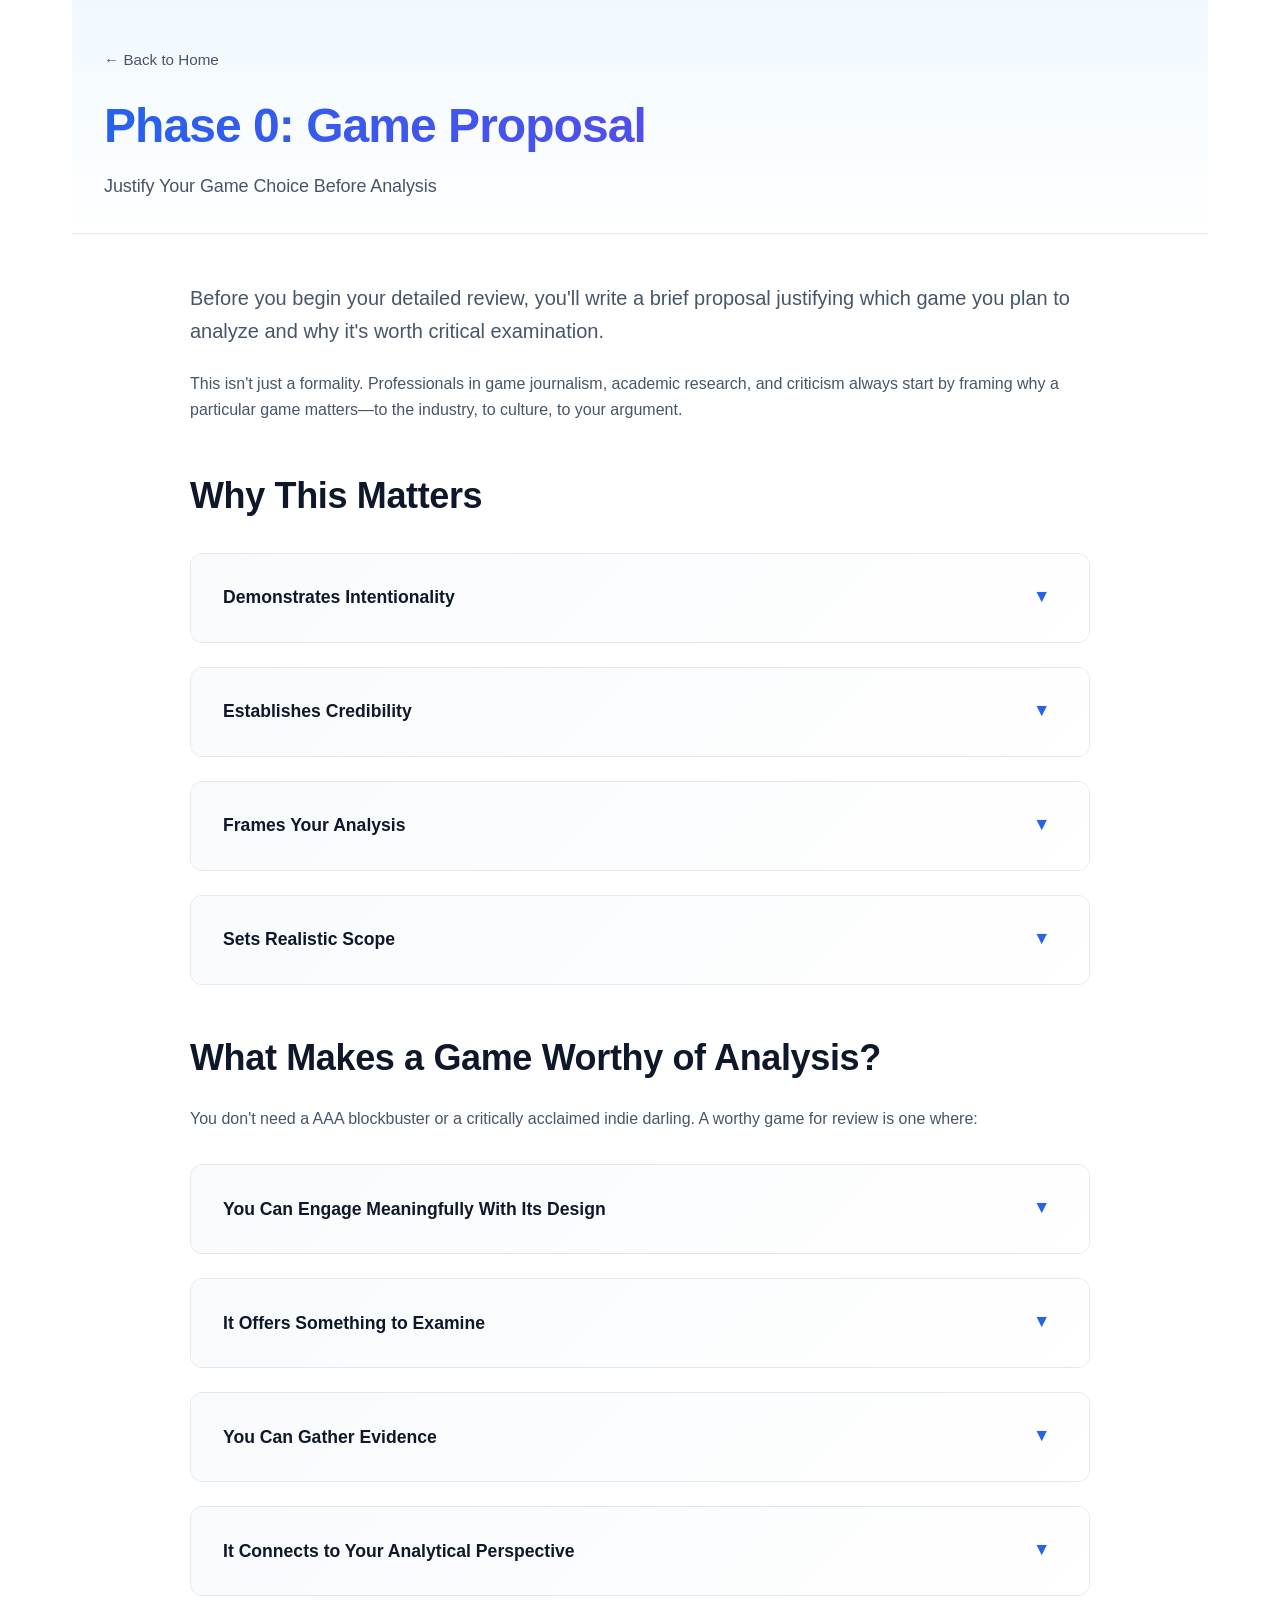
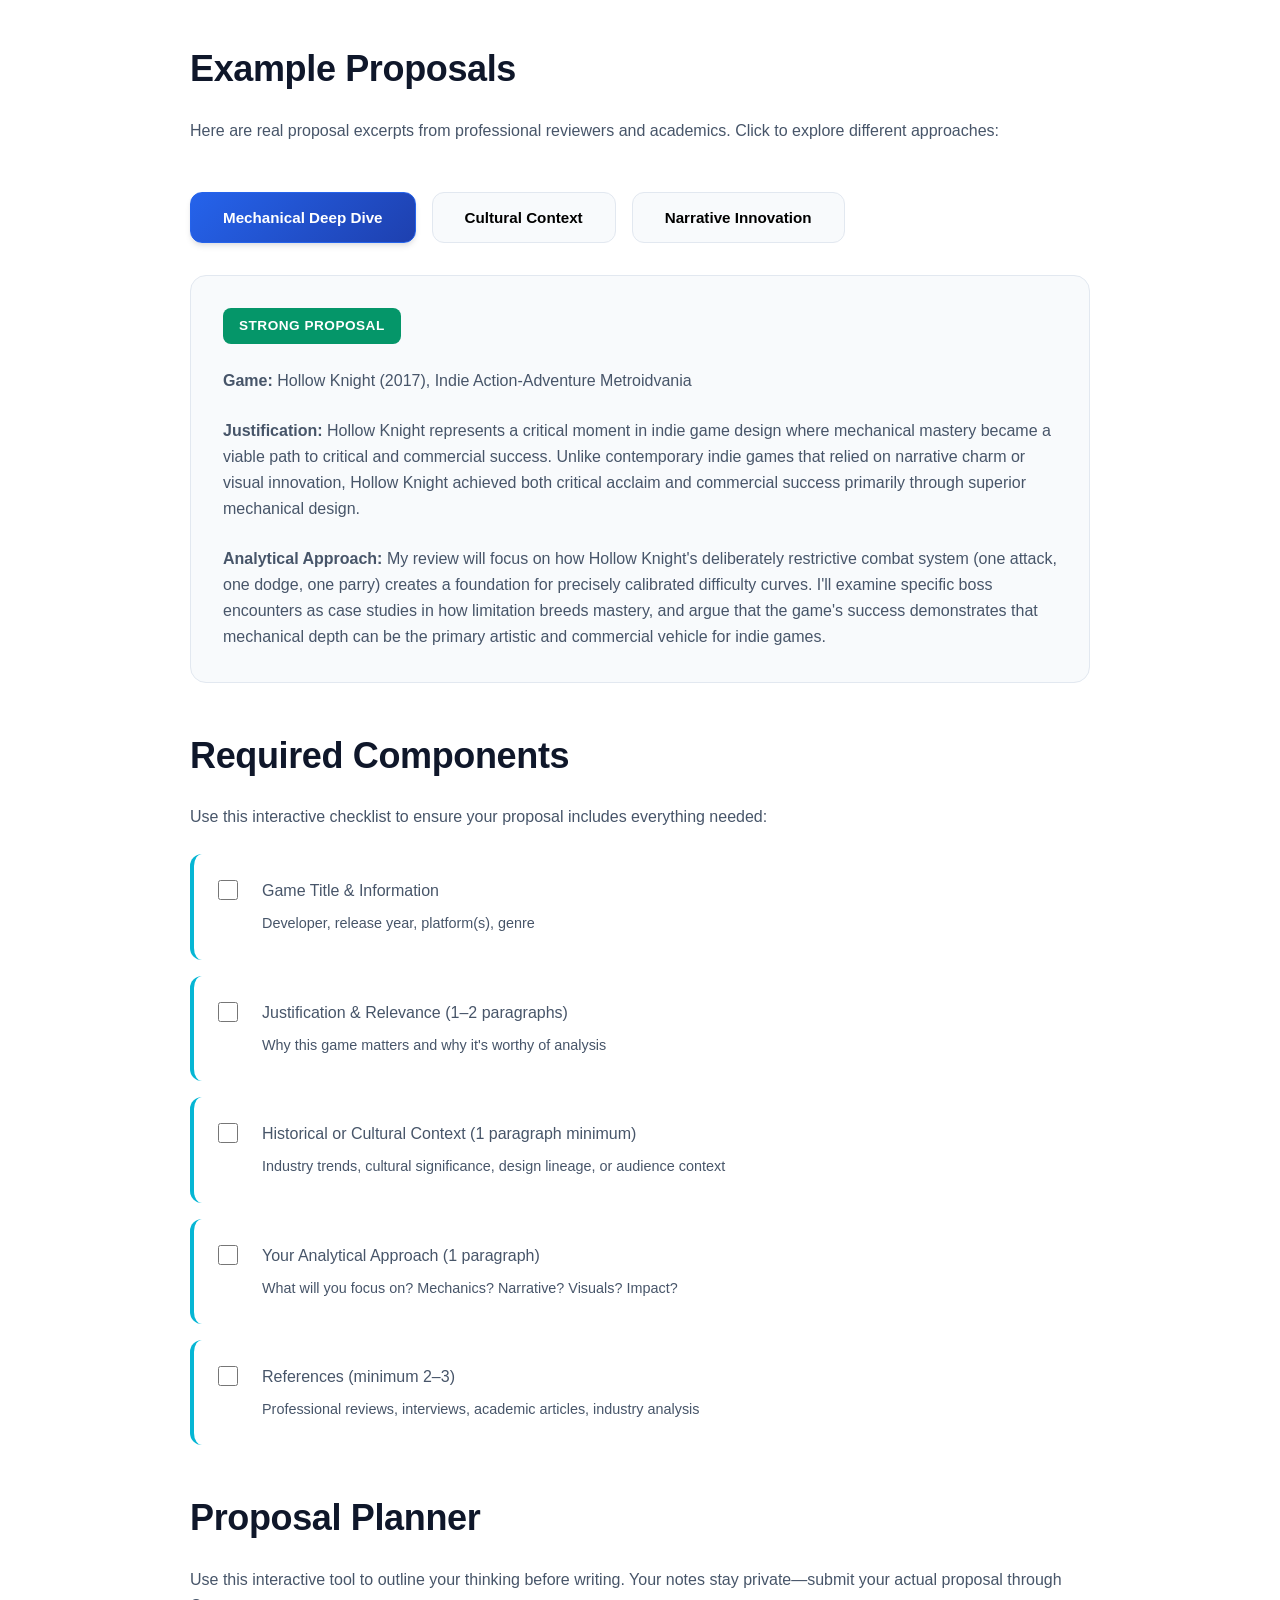
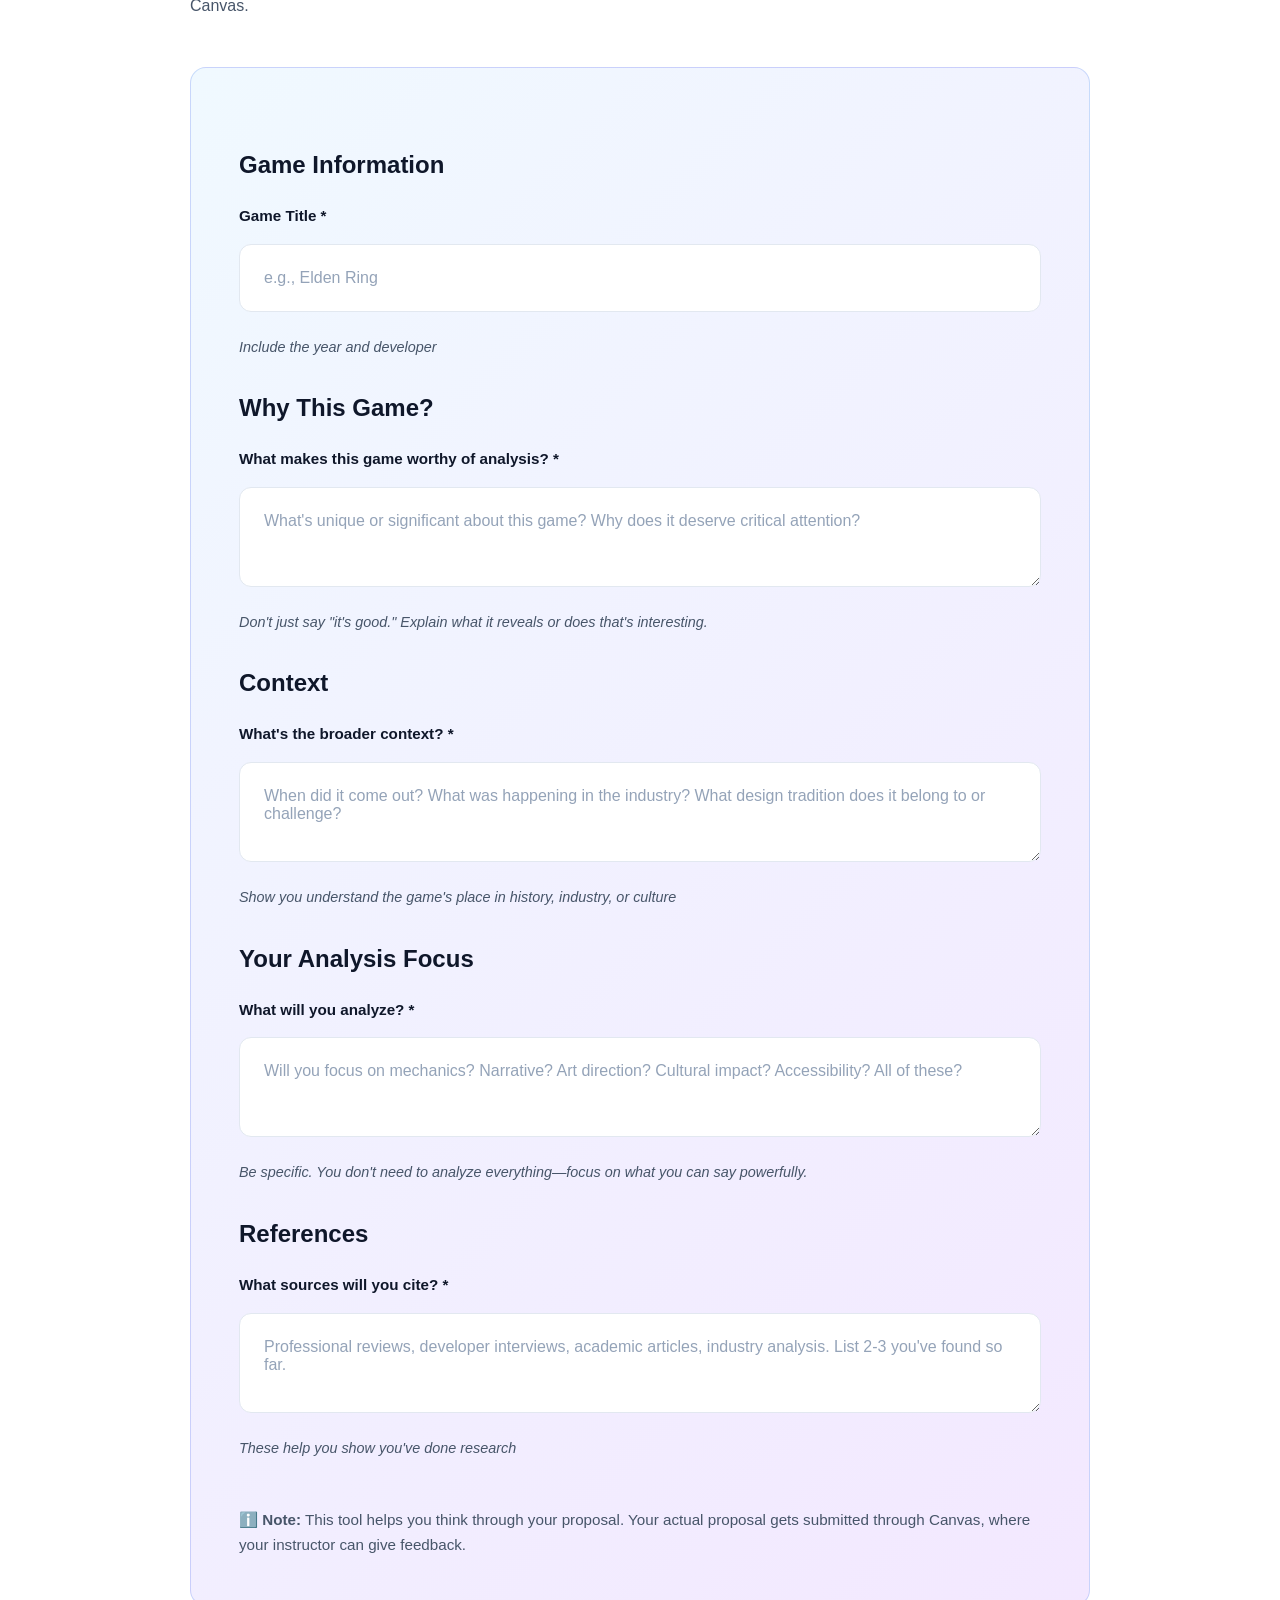
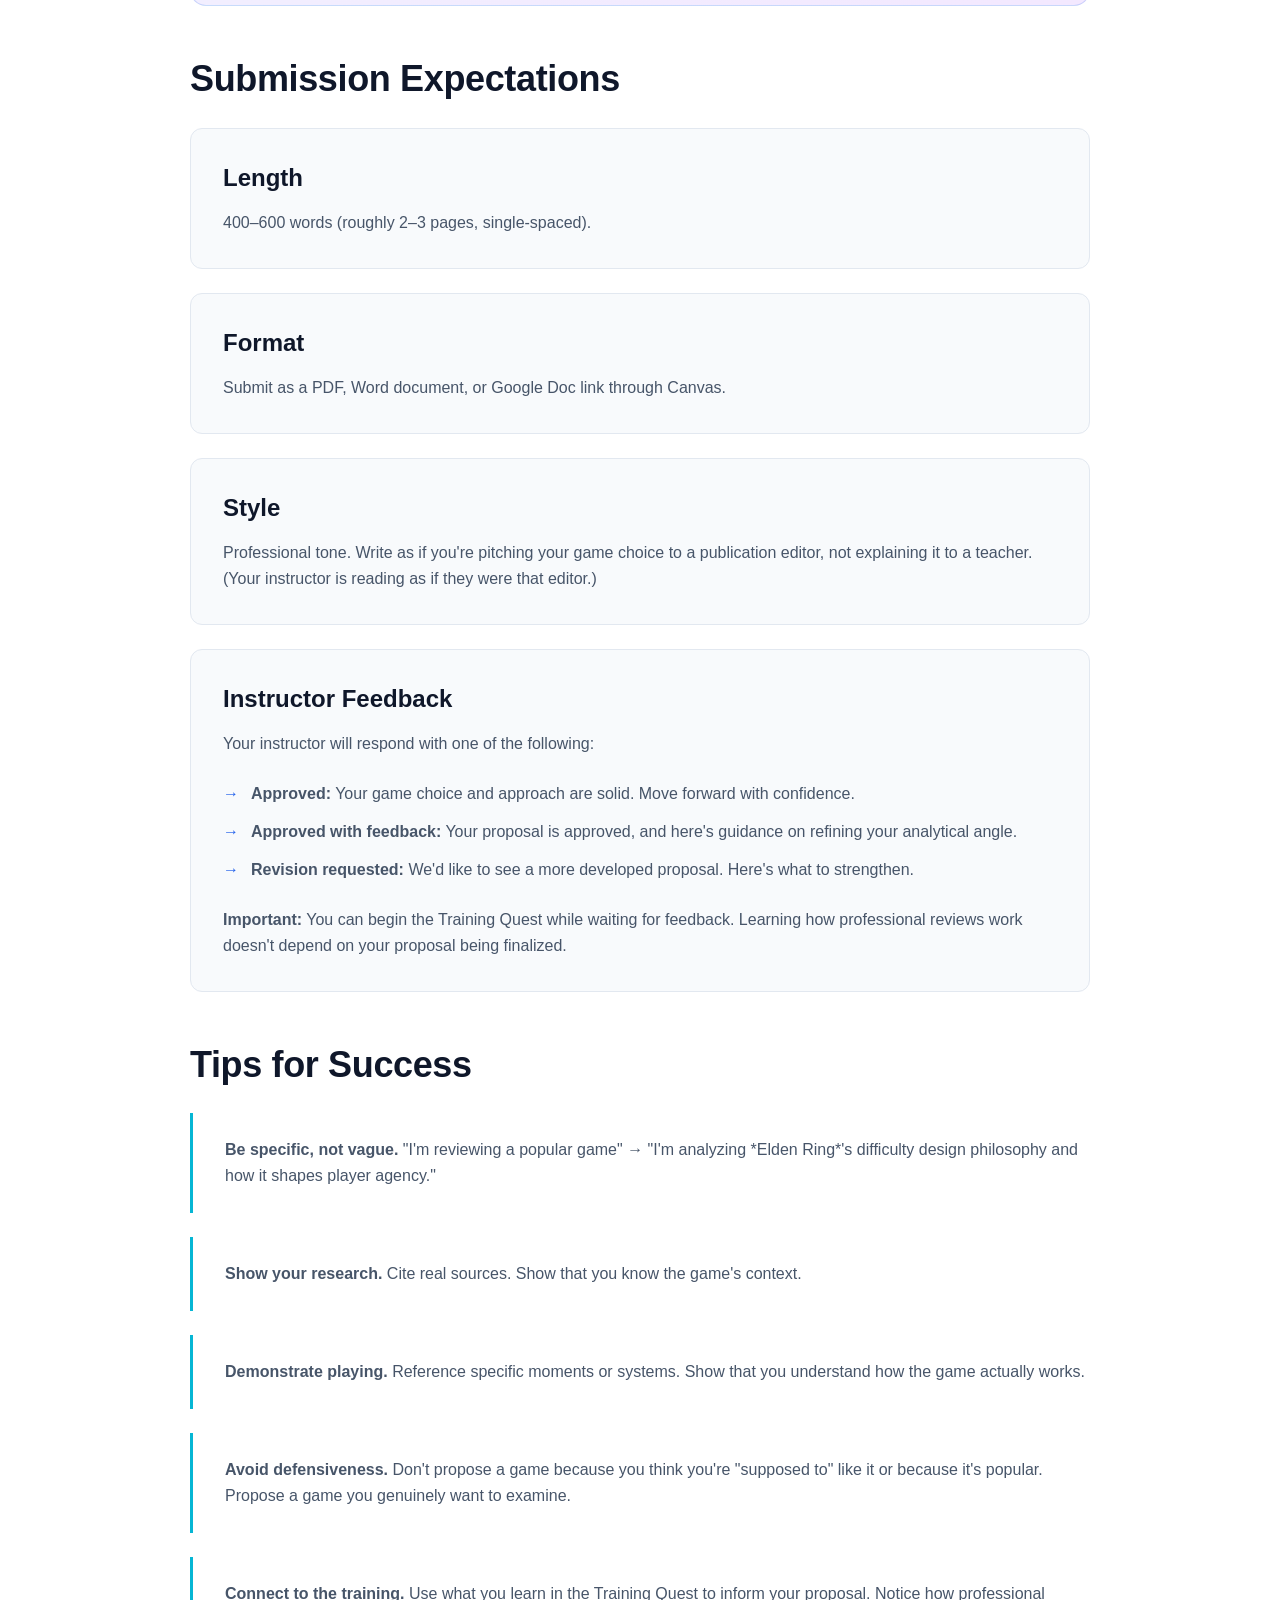
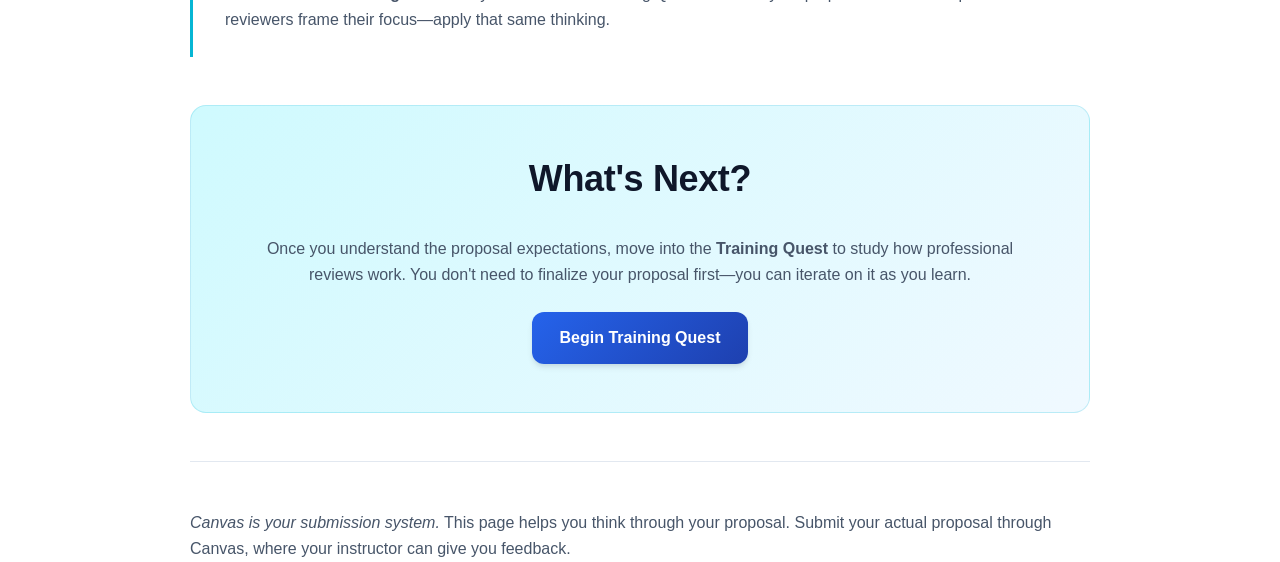
==== commit 56493184: "Add files via upload" ====
--- a/proposal.html
+++ b/proposal.html
@@ -6,13 +6,366 @@
     <title>Game Proposal – ESPORTS 110</title>
     <link rel="stylesheet" href="css/base.css">
     <link rel="stylesheet" href="css/layout.css">
+    <style>
+        /* Proposal-specific styles */
+        .accordion {
+            margin: var(--spacing-lg) 0;
+        }
+
+        .accordion-item {
+            margin-bottom: var(--spacing-md);
+            background: var(--color-background);
+            border: 1px solid var(--color-border);
+            border-radius: var(--border-radius-lg);
+            overflow: hidden;
+            transition: all var(--transition-normal);
+        }
+
+        .accordion-item:hover {
+            border-color: var(--color-primary);
+            box-shadow: var(--shadow-sm);
+        }
+
+        .accordion-trigger {
+            display: flex;
+            align-items: center;
+            justify-content: space-between;
+            width: 100%;
+            padding: var(--spacing-lg);
+            background: linear-gradient(135deg, var(--color-surface) 0%, var(--color-background) 100%);
+            border: none;
+            cursor: pointer;
+            font-size: 1.1rem;
+            font-weight: 700;
+            color: var(--color-text);
+            transition: all var(--transition-normal);
+            text-align: left;
+        }
+
+        .accordion-trigger:hover {
+            background: linear-gradient(135deg, var(--color-primary-lighter) 0%, var(--color-surface) 100%);
+            color: var(--color-primary);
+        }
+
+        .accordion-trigger:focus-visible {
+            outline: 2px solid var(--color-primary);
+            outline-offset: 2px;
+        }
+
+        .accordion-icon {
+            flex-shrink: 0;
+            width: 24px;
+            height: 24px;
+            margin-left: var(--spacing-md);
+            transition: transform var(--transition-normal);
+            color: var(--color-primary);
+            font-weight: bold;
+        }
+
+        .accordion-item.active .accordion-icon {
+            transform: rotate(180deg);
+        }
+
+        .accordion-content {
+            max-height: 0;
+            overflow: hidden;
+            transition: max-height var(--transition-slow);
+        }
+
+        .accordion-item.active .accordion-content {
+            max-height: 2000px;
+        }
+
+        .accordion-body {
+            padding: var(--spacing-lg);
+            border-top: 1px solid var(--color-border);
+            background: var(--color-background);
+        }
+
+        /* Example proposals */
+        .example-proposals {
+            margin: var(--spacing-xl) 0;
+        }
+
+        .example-tabs {
+            display: flex;
+            gap: var(--spacing-sm);
+            margin-bottom: var(--spacing-lg);
+            flex-wrap: wrap;
+        }
+
+        .example-tab-btn {
+            padding: var(--spacing-sm) var(--spacing-lg);
+            background: var(--color-surface);
+            border: 1.5px solid var(--color-border);
+            border-radius: var(--border-radius-lg);
+            cursor: pointer;
+            font-weight: 600;
+            transition: all var(--transition-normal);
+            font-size: 0.95rem;
+        }
+
+        .example-tab-btn:hover {
+            border-color: var(--color-primary);
+            background: var(--color-primary-lighter);
+            color: var(--color-primary);
+        }
+
+        .example-tab-btn.active {
+            background: linear-gradient(135deg, var(--color-primary) 0%, #1e40af 100%);
+            color: white;
+            border-color: var(--color-primary);
+            box-shadow: var(--shadow-md);
+        }
+
+        .example-content {
+            display: none;
+            animation: fadeInContent 250ms ease-in-out;
+        }
+
+        .example-content.active {
+            display: block;
+        }
+
+        .example-box {
+            background: var(--color-surface);
+            padding: var(--spacing-lg);
+            border-radius: var(--border-radius-xl);
+            border: 1px solid var(--color-border);
+        }
+
+        .example-label {
+            display: inline-block;
+            padding: 0.5rem 1rem;
+            background: var(--color-primary);
+            color: white;
+            border-radius: var(--border-radius);
+            font-size: 0.85rem;
+            font-weight: 700;
+            margin-bottom: var(--spacing-md);
+            text-transform: uppercase;
+            letter-spacing: 0.5px;
+        }
+
+        .example-label.good {
+            background: var(--color-success);
+        }
+
+        .example-label.weak {
+            background: var(--color-warning);
+        }
+
+        .proposal-planner {
+            background: linear-gradient(135deg, var(--color-primary-lighter) 0%, var(--color-secondary-light) 100%);
+            padding: var(--spacing-xl);
+            border-radius: var(--border-radius-xl);
+            border: 1px solid rgba(37, 99, 235, 0.2);
+            margin: var(--spacing-xl) 0;
+        }
+
+        .planner-section {
+            margin-bottom: var(--spacing-lg);
+        }
+
+        .planner-section h3 {
+            margin-bottom: var(--spacing-md);
+        }
+
+        .planner-input {
+            display: flex;
+            flex-direction: column;
+            gap: var(--spacing-sm);
+            margin-bottom: var(--spacing-lg);
+        }
+
+        .planner-input label {
+            font-weight: 600;
+            color: var(--color-text);
+            font-size: 0.95rem;
+        }
+
+        .planner-input input,
+        .planner-input textarea {
+            padding: var(--spacing-md);
+            border: 1.5px solid var(--color-border);
+            border-radius: var(--border-radius-lg);
+            font-family: var(--font-sans);
+            font-size: 1rem;
+        }
+
+        .planner-input textarea {
+            resize: vertical;
+            min-height: 100px;
+        }
+
+        .planner-note {
+            font-size: 0.9rem;
+            color: var(--color-text-light);
+            font-style: italic;
+            margin-top: var(--spacing-xs);
+        }
+
+        .checklist {
+            list-style: none;
+            padding: 0;
+        }
+
+        .checklist li {
+            padding: var(--spacing-md);
+            background: var(--color-background);
+            margin-bottom: var(--spacing-sm);
+            border-radius: var(--border-radius-lg);
+            border-left: 4px solid var(--color-accent);
+            display: flex;
+            align-items: flex-start;
+            gap: var(--spacing-md);
+            cursor: pointer;
+            transition: all var(--transition-normal);
+        }
+
+        .checklist li:hover {
+            background: var(--color-surface);
+            box-shadow: var(--shadow-sm);
+        }
+
+        .checklist li.checked {
+            background: var(--color-primary-lighter);
+            border-left-color: var(--color-primary);
+        }
+
+        .checklist input {
+            width: 20px;
+            height: 20px;
+            margin-top: 2px;
+            cursor: pointer;
+            flex-shrink: 0;
+        }
+
+        .checklist label {
+            flex-grow: 1;
+            cursor: pointer;
+            font-weight: 500;
+        }
+
+        .checklist span {
+            display: block;
+            font-size: 0.9rem;
+            color: var(--color-text-light);
+            margin-top: var(--spacing-xs);
+        }
+
+        .tooltip-icon {
+            display: inline-block;
+            width: 20px;
+            height: 20px;
+            background: var(--color-primary);
+            color: white;
+            border-radius: 50%;
+            text-align: center;
+            line-height: 20px;
+            font-size: 0.85rem;
+            font-weight: 700;
+            cursor: help;
+            margin-left: var(--spacing-xs);
+            position: relative;
+        }
+
+        .tooltip-icon:hover::after {
+            content: attr(data-tooltip);
+            position: absolute;
+            bottom: 100%;
+            left: 50%;
+            transform: translateX(-50%);
+            background: var(--color-text);
+            color: white;
+            padding: var(--spacing-sm) var(--spacing-md);
+            border-radius: var(--border-radius-lg);
+            font-size: 0.85rem;
+            white-space: nowrap;
+            margin-bottom: var(--spacing-sm);
+            z-index: 1000;
+            font-weight: 400;
+            box-shadow: var(--shadow-lg);
+        }
+
+        .comparison-grid {
+            display: grid;
+            grid-template-columns: 1fr 1fr;
+            gap: var(--spacing-lg);
+            margin: var(--spacing-lg) 0;
+        }
+
+        .comparison-card {
+            padding: var(--spacing-lg);
+            border-radius: var(--border-radius-lg);
+            border: 2px solid var(--color-border);
+        }
+
+        .comparison-card.strong {
+            background: rgba(5, 150, 105, 0.05);
+            border-color: var(--color-success);
+        }
+
+        .comparison-card.weak {
+            background: rgba(217, 119, 6, 0.05);
+            border-color: var(--color-warning);
+        }
+
+        .comparison-label {
+            font-weight: 700;
+            margin-bottom: var(--spacing-md);
+            display: flex;
+            align-items: center;
+            gap: var(--spacing-sm);
+        }
+
+        .comparison-label.strong {
+            color: var(--color-success);
+        }
+
+        .comparison-label.weak {
+            color: var(--color-warning);
+        }
+
+        .comparison-label::before {
+            content: '';
+            display: inline-block;
+            width: 12px;
+            height: 12px;
+            border-radius: 50%;
+            background: currentColor;
+        }
+
+        @media (max-width: 768px) {
+            .comparison-grid {
+                grid-template-columns: 1fr;
+            }
+
+            .example-tabs {
+                flex-direction: column;
+            }
+
+            .example-tab-btn {
+                width: 100%;
+            }
+
+            .accordion-trigger {
+                padding: var(--spacing-md);
+                font-size: 1rem;
+            }
+
+            .proposal-planner {
+                padding: var(--spacing-lg);
+            }
+        }
+    </style>
 </head>
 <body>
     <div class="container">
         <header class="page-header">
             <a href="index.html" class="back-link">← Back to Home</a>
             <h1>Phase 0: Game Proposal</h1>
-            <p class="subtitle">Justifying Your Game Choice Before Analysis</p>
+            <p class="subtitle">Justify Your Game Choice Before Analysis</p>
         </header>
 
         <main class="main-content">
@@ -23,76 +376,262 @@
 
             <section class="content-section">
                 <h2>Why This Matters</h2>
-                <p>A game proposal does several things:</p>
-                <ul class="structured-list">
-                    <li><strong>Demonstrates intentionality.</strong> You're not reviewing a game at random. You've chosen it because it reveals something meaningful about game design, industry trends, cultural impact, or artistic expression.</li>
-                    <li><strong>Establishes credibility.</strong> You show that you understand the game's context—its place in the industry, its audience, its design philosophy, or its cultural significance.</li>
-                    <li><strong>Frames your analysis.</strong> Your proposal tells readers (and yourself) what lens you'll use. Are you analyzing mechanical innovation? Cultural representation? Business impact? Artistic ambition?</li>
-                    <li><strong>Sets realistic scope.</strong> By proposing a game and an angle, you avoid trying to say everything about a game. Good analysis is focused.</li>
-                </ul>
+                <div class="accordion">
+                    <div class="accordion-item">
+                        <button class="accordion-trigger">
+                            <span>Demonstrates Intentionality</span>
+                            <span class="accordion-icon">▼</span>
+                        </button>
+                        <div class="accordion-content">
+                            <div class="accordion-body">
+                                <p>You're not reviewing a game at random. You've chosen it because it reveals something meaningful about game design, industry trends, cultural impact, or artistic expression.</p>
+                                <p><strong>Example:</strong> "I'm not reviewing *Elden Ring* because it's popular. I'm analyzing its difficulty design philosophy and how it creates meaningful player agency through mechanical challenge."</p>
+                            </div>
+                        </div>
+                    </div>
+
+                    <div class="accordion-item">
+                        <button class="accordion-trigger">
+                            <span>Establishes Credibility</span>
+                            <span class="accordion-icon">▼</span>
+                        </button>
+                        <div class="accordion-content">
+                            <div class="accordion-body">
+                                <p>You show that you understand the game's context—its place in the industry, its audience, its design philosophy, or its cultural significance.</p>
+                                <p><strong>Example:</strong> "This game arrived during a moment when accessibility in challenging games was being debated. That context shapes its significance."</p>
+                            </div>
+                        </div>
+                    </div>
+
+                    <div class="accordion-item">
+                        <button class="accordion-trigger">
+                            <span>Frames Your Analysis</span>
+                            <span class="accordion-icon">▼</span>
+                        </button>
+                        <div class="accordion-content">
+                            <div class="accordion-body">
+                                <p>Your proposal tells readers (and yourself) what lens you'll use. Are you analyzing mechanical innovation? Cultural representation? Business impact? Artistic ambition?</p>
+                                <p><strong>Example:</strong> "My review focuses on *how the game teaches*, not whether it's fun."</p>
+                            </div>
+                        </div>
+                    </div>
+
+                    <div class="accordion-item">
+                        <button class="accordion-trigger">
+                            <span>Sets Realistic Scope</span>
+                            <span class="accordion-icon">▼</span>
+                        </button>
+                        <div class="accordion-content">
+                            <div class="accordion-body">
+                                <p>By proposing a game and an angle, you avoid trying to say everything about a game. Good analysis is focused.</p>
+                                <p><strong>Example:</strong> You can't analyze every aspect of *The Legend of Zelda: Breath of the Wild* in one review. But you can powerfully analyze its environmental puzzle design.</p>
+                            </div>
+                        </div>
+                    </div>
+                </div>
             </section>
 
             <section class="content-section">
-                <h2>What Makes a Game "Worthy of Analysis"?</h2>
+                <h2>What Makes a Game Worthy of Analysis?</h2>
                 <p>You don't need a AAA blockbuster or a critically acclaimed indie darling. A worthy game for review is one where:</p>
-                <ul class="structured-list">
-                    <li><strong>You can engage meaningfully with its design.</strong> You've played it (or can access it), understand its mechanics, and can describe how it actually plays.</li>
-                    <li><strong>It offers something to examine.</strong> The game does something interesting—mechanically, narratively, artistically, or culturally—that's worth discussing.</li>
-                    <li><strong>You can gather evidence.</strong> You can reference specific moments, systems, design choices, or industry context that support your claims.</li>
-                    <li><strong>It connects to your analytical perspective.</strong> You have something to say about it beyond "it's fun" or "it's bad."</li>
-                </ul>
-                <p><em>Examples:</em> A challenging indie platformer that reimagines movement. A narrative game that takes risks. A competitive esports title with interesting meta shifts. A mobile game that bridges accessibility and depth. A game that sparked controversy. A remake that recontextualizes the original. A title that influenced your understanding of game design.</p>
+                
+                <div class="accordion">
+                    <div class="accordion-item">
+                        <button class="accordion-trigger">
+                            <span>You Can Engage Meaningfully With Its Design</span>
+                            <span class="accordion-icon">▼</span>
+                        </button>
+                        <div class="accordion-content">
+                            <div class="accordion-body">
+                                <p>You've played it (or can access it), understand its mechanics, and can describe how it actually plays.</p>
+                                <p><strong>Strong choice:</strong> A game you've spent at least a few hours with and genuinely understand.</p>
+                                <p><strong>Weak choice:</strong> A game you've only watched on YouTube and don't fully grasp.</p>
+                            </div>
+                        </div>
+                    </div>
+
+                    <div class="accordion-item">
+                        <button class="accordion-trigger">
+                            <span>It Offers Something to Examine</span>
+                            <span class="accordion-icon">▼</span>
+                        </button>
+                        <div class="accordion-content">
+                            <div class="accordion-body">
+                                <p>The game does something interesting—mechanically, narratively, artistically, or culturally—that's worth discussing.</p>
+                                <p><strong>Strong choice:</strong> A game with unique design, interesting story choices, or cultural significance.</p>
+                                <p><strong>Weak choice:</strong> A generic game with nothing distinctive to analyze.</p>
+                            </div>
+                        </div>
+                    </div>
+
+                    <div class="accordion-item">
+                        <button class="accordion-trigger">
+                            <span>You Can Gather Evidence</span>
+                            <span class="accordion-icon">▼</span>
+                        </button>
+                        <div class="accordion-content">
+                            <div class="accordion-body">
+                                <p>You can reference specific moments, systems, design choices, or industry context that support your claims.</p>
+                                <p><strong>Strong choice:</strong> "In the boss fight with [specific boss], the game teaches you [specific mechanic]."</p>
+                                <p><strong>Weak choice:</strong> "The game is really good and innovative."</p>
+                            </div>
+                        </div>
+                    </div>
+
+                    <div class="accordion-item">
+                        <button class="accordion-trigger">
+                            <span>It Connects to Your Analytical Perspective</span>
+                            <span class="accordion-icon">▼</span>
+                        </button>
+                        <div class="accordion-content">
+                            <div class="accordion-body">
+                                <p>You have something to say about it beyond "it's fun" or "it's bad."</p>
+                                <p><strong>Strong choice:</strong> "This game demonstrates how difficulty can be a narrative device."</p>
+                                <p><strong>Weak choice:</strong> "I liked this game."</p>
+                            </div>
+                        </div>
+                    </div>
+                </div>
+            </section>
+
+            <section class="content-section">
+                <h2>Example Proposals</h2>
+                <p>Here are real proposal excerpts from professional reviewers and academics. Click to explore different approaches:</p>
+
+                <div class="example-proposals">
+                    <div class="example-tabs">
+                        <button class="example-tab-btn active" data-example="proposal1">Mechanical Deep Dive</button>
+                        <button class="example-tab-btn" data-example="proposal2">Cultural Context</button>
+                        <button class="example-tab-btn" data-example="proposal3">Narrative Innovation</button>
+                    </div>
+
+                    <div class="example-content active" id="proposal1">
+                        <div class="example-box">
+                            <span class="example-label good">Strong Proposal</span>
+                            <p><strong>Game:</strong> Hollow Knight (2017), Indie Action-Adventure Metroidvania</p>
+                            <p><strong>Justification:</strong> Hollow Knight represents a critical moment in indie game design where mechanical mastery became a viable path to critical and commercial success. Unlike contemporary indie games that relied on narrative charm or visual innovation, Hollow Knight achieved both critical acclaim and commercial success primarily through superior mechanical design.</p>
+                            <p><strong>Analytical Approach:</strong> My review will focus on how Hollow Knight's deliberately restrictive combat system (one attack, one dodge, one parry) creates a foundation for precisely calibrated difficulty curves. I'll examine specific boss encounters as case studies in how limitation breeds mastery, and argue that the game's success demonstrates that mechanical depth can be the primary artistic and commercial vehicle for indie games.</p>
+                        </div>
+                    </div>
+
+                    <div class="example-content" id="proposal2">
+                        <div class="example-box">
+                            <span class="example-label good">Strong Proposal</span>
+                            <p><strong>Game:</strong> Control (2019), Remedy Entertainment</p>
+                            <p><strong>Justification:</strong> Control arrived in 2019 at a moment when AAA game narratives were increasingly questioned for thin storytelling despite massive budgets. Remedy instead invested heavily in environmental storytelling, document-based narrative, and cosmic horror worldbuilding—approaches traditionally reserved for indie games.</p>
+                            <p><strong>Context:</strong> Control's development coincided with broader industry conversations about what AAA games "should" do. By prioritizing narrative worldbuilding over cinematic setpieces, Remedy challenged AAA conventions.</p>
+                            <p><strong>Analytical Approach:</strong> I'll analyze how Control uses space, documents, and visual language to tell its story, arguing that narrative can emerge from environment rather than cutscenes. This approach has since influenced other AAA titles, making Control a pivotal example.</p>
+                        </div>
+                    </div>
+
+                    <div class="example-content" id="proposal3">
+                        <div class="example-box">
+                            <span class="example-label good">Strong Proposal</span>
+                            <p><strong>Game:</strong> What Remains of Edith Finch (2017), Giant Sparrow</p>
+                            <p><strong>Justification:</strong> This game represents an evolution in how video games handle grief and memory. Rather than traditional narrative mechanics (dialogue, cutscenes), the game communicates emotion through interaction, camera movement, and environmental storytelling.</p>
+                            <p><strong>Context:</strong> In 2017, narrative games were still debated within the industry. What Remains of Edith Finch demonstrated that deeply emotional stories could be told through pure play and exploration.</p>
+                            <p><strong>Analytical Approach:</strong> My review will examine how game mechanics themselves become narrative devices. I'll look at specific sequences and show how the mechanics chosen for each family story communicate thematic meaning—how you interact becomes as important as what you see.</p>
+                        </div>
+                    </div>
+                </div>
             </section>
 
             <section class="content-section">
                 <h2>Required Components</h2>
+                <p>Use this interactive checklist to ensure your proposal includes everything needed:</p>
                 
-                <div class="requirement">
-                    <h3>1. Game Title & Basic Information</h3>
-                    <p>Name, developer, release year, platform(s), and genre.</p>
-                </div>
-
-                <div class="requirement">
-                    <h3>2. Justification & Relevance (1–2 paragraphs)</h3>
-                    <p>Why did you choose this game? What makes it worthy of professional analysis? What aspect of game design, culture, or industry does it illuminate?</p>
-                </div>
-
-                <div class="requirement">
-                    <h3>3. Historical or Cultural Context (1 paragraph minimum)</h3>
-                    <p>Position your game within a broader context:</p>
-                    <ul class="nested-list">
-                        <li><strong>Industry context:</strong> What was happening in the industry when it launched? What trends does it follow or challenge?</li>
-                        <li><strong>Cultural context:</strong> How does it reflect or influence broader culture? Does it engage with representation, politics, or social commentary?</li>
-                        <li><strong>Design context:</strong> What design lineage does it belong to? What conventions does it follow or subvert?</li>
-                        <li><strong>Audience context:</strong> Who plays this game? Why? What does that tell us?</li>
-                    </ul>
-                </div>
-
-                <div class="requirement">
-                    <h3>4. Your Analytical Approach (1 paragraph)</h3>
-                    <p>Preview how you'll analyze this game. What will you focus on?</p>
-                    <ul class="nested-list">
-                        <li>Mechanical depth and challenge design?</li>
-                        <li>Narrative structure and storytelling?</li>
-                        <li>Art direction and visual language?</li>
-                        <li>Sound design and audio worldbuilding?</li>
-                        <li>Cultural or industry significance?</li>
-                        <li>Accessibility and design philosophy?</li>
-                        <li>A combination of these?</li>
-                    </ul>
-                </div>
-
-                <div class="requirement">
-                    <h3>5. References (minimum 2–3)</h3>
-                    <p>Include sources that informed your proposal. These might be:</p>
-                    <ul class="nested-list">
-                        <li>Professional reviews or coverage</li>
-                        <li>Developer interviews or postmortems</li>
-                        <li>Academic articles about the game or its genre</li>
-                        <li>Industry analysis or trend reports</li>
-                        <li>Cultural criticism or commentary</li>
-                    </ul>
-                    <p>Use standard citation format (APA, MLA, or Chicago—check your syllabus).</p>
+                <ul class="checklist">
+                    <li>
+                        <input type="checkbox" id="check1">
+                        <label for="check1">
+                            Game Title & Information
+                            <span>Developer, release year, platform(s), genre</span>
+                        </label>
+                    </li>
+                    <li>
+                        <input type="checkbox" id="check2">
+                        <label for="check2">
+                            Justification & Relevance (1–2 paragraphs)
+                            <span>Why this game matters and why it's worthy of analysis</span>
+                        </label>
+                    </li>
+                    <li>
+                        <input type="checkbox" id="check3">
+                        <label for="check3">
+                            Historical or Cultural Context (1 paragraph minimum)
+                            <span>Industry trends, cultural significance, design lineage, or audience context</span>
+                        </label>
+                    </li>
+                    <li>
+                        <input type="checkbox" id="check4">
+                        <label for="check4">
+                            Your Analytical Approach (1 paragraph)
+                            <span>What will you focus on? Mechanics? Narrative? Visuals? Impact?</span>
+                        </label>
+                    </li>
+                    <li>
+                        <input type="checkbox" id="check5">
+                        <label for="check5">
+                            References (minimum 2–3)
+                            <span>Professional reviews, interviews, academic articles, industry analysis</span>
+                        </label>
+                    </li>
+                </ul>
+            </section>
+
+            <section class="content-section">
+                <h2>Proposal Planner</h2>
+                <p>Use this interactive tool to outline your thinking before writing. Your notes stay private—submit your actual proposal through Canvas.</p>
+
+                <div class="proposal-planner">
+                    <div class="planner-section">
+                        <h3>Game Information</h3>
+                        <div class="planner-input">
+                            <label for="game-title">Game Title *</label>
+                            <input type="text" id="game-title" placeholder="e.g., Elden Ring">
+                            <p class="planner-note">Include the year and developer</p>
+                        </div>
+                    </div>
+
+                    <div class="planner-section">
+                        <h3>Why This Game?</h3>
+                        <div class="planner-input">
+                            <label for="justification">What makes this game worthy of analysis? *</label>
+                            <textarea id="justification" placeholder="What's unique or significant about this game? Why does it deserve critical attention?"></textarea>
+                            <p class="planner-note">Don't just say "it's good." Explain what it reveals or does that's interesting.</p>
+                        </div>
+                    </div>
+
+                    <div class="planner-section">
+                        <h3>Context</h3>
+                        <div class="planner-input">
+                            <label for="context">What's the broader context? *</label>
+                            <textarea id="context" placeholder="When did it come out? What was happening in the industry? What design tradition does it belong to or challenge?"></textarea>
+                            <p class="planner-note">Show you understand the game's place in history, industry, or culture</p>
+                        </div>
+                    </div>
+
+                    <div class="planner-section">
+                        <h3>Your Analysis Focus</h3>
+                        <div class="planner-input">
+                            <label for="focus">What will you analyze? *</label>
+                            <textarea id="focus" placeholder="Will you focus on mechanics? Narrative? Art direction? Cultural impact? Accessibility? All of these?"></textarea>
+                            <p class="planner-note">Be specific. You don't need to analyze everything—focus on what you can say powerfully.</p>
+                        </div>
+                    </div>
+
+                    <div class="planner-section">
+                        <h3>References</h3>
+                        <div class="planner-input">
+                            <label for="references">What sources will you cite? *</label>
+                            <textarea id="references" placeholder="Professional reviews, developer interviews, academic articles, industry analysis. List 2-3 you've found so far."></textarea>
+                            <p class="planner-note">These help you show you've done research</p>
+                        </div>
+                    </div>
+
+                    <p style="color: var(--color-text-light); font-size: 0.95rem; margin-top: var(--spacing-xl);">
+                        ℹ️ <strong>Note:</strong> This tool helps you think through your proposal. Your actual proposal gets submitted through Canvas, where your instructor can give feedback.
+                    </p>
                 </div>
             </section>
 
@@ -117,7 +656,7 @@
                 <div class="spec-block">
                     <h3>Instructor Feedback</h3>
                     <p>Your instructor will respond with one of the following:</p>
-                    <ul class="nested-list">
+                    <ul class="simple-list">
                         <li><strong>Approved:</strong> Your game choice and approach are solid. Move forward with confidence.</li>
                         <li><strong>Approved with feedback:</strong> Your proposal is approved, and here's guidance on refining your analytical angle.</li>
                         <li><strong>Revision requested:</strong> We'd like to see a more developed proposal. Here's what to strengthen.</li>
@@ -144,9 +683,68 @@
             </section>
 
             <footer class="page-footer">
-                <p><em>Canvas is your submission system.</em> This page is a guide. Submit your actual proposal through Canvas, where your instructor can give you feedback.</p>
+                <p><em>Canvas is your submission system.</em> This page helps you think through your proposal. Submit your actual proposal through Canvas, where your instructor can give you feedback.</p>
             </footer>
         </main>
     </div>
+
+    <script>
+        // Accordion functionality
+        document.querySelectorAll('.accordion-trigger').forEach(trigger => {
+            trigger.addEventListener('click', function() {
+                const item = this.closest('.accordion-item');
+                const isActive = item.classList.contains('active');
+                
+                // Close all other accordion items
+                document.querySelectorAll('.accordion-item').forEach(other => {
+                    other.classList.remove('active');
+                });
+                
+                // Toggle current item
+                if (!isActive) {
+                    item.classList.add('active');
+                }
+            });
+        });
+
+        // Example proposal tabs
+        document.querySelectorAll('.example-tab-btn').forEach(btn => {
+            btn.addEventListener('click', function() {
+                const exampleId = this.getAttribute('data-example');
+                
+                // Remove active from all buttons and content
+                document.querySelectorAll('.example-tab-btn').forEach(b => b.classList.remove('active'));
+                document.querySelectorAll('.example-content').forEach(c => c.classList.remove('active'));
+                
+                // Add active to clicked button and corresponding content
+                this.classList.add('active');
+                document.getElementById(exampleId).classList.add('active');
+            });
+        });
+
+        // Checklist functionality
+        document.querySelectorAll('.checklist input').forEach(checkbox => {
+            checkbox.addEventListener('change', function() {
+                const listItem = this.closest('li');
+                if (this.checked) {
+                    listItem.classList.add('checked');
+                } else {
+                    listItem.classList.remove('checked');
+                }
+            });
+        });
+
+        // Make checklist items clickable
+        document.querySelectorAll('.checklist li').forEach(item => {
+            item.addEventListener('click', function(e) {
+                if (e.target.tagName !== 'INPUT') {
+                    const checkbox = this.querySelector('input');
+                    checkbox.checked = !checkbox.checked;
+                    checkbox.dispatchEvent(new Event('change'));
+                }
+            });
+        });
+    </script>
 </body>
 </html>
+
--- a/css/base.css
+++ b/css/base.css
@@ -0,0 +1,466 @@
+/* ESPORTS 110 Game Review Training
+   Base Typography, Colors, and Components */
+
+/* Root Variables */
+:root {
+    /* Primary Colors - Modern Blue with Depth */
+    --color-primary: #2563eb;
+    --color-primary-hover: #1d4ed8;
+    --color-primary-light: #dbeafe;
+    --color-primary-lighter: #f0f9ff;
+    
+    /* Secondary - Complementary Purple */
+    --color-secondary: #7c3aed;
+    --color-secondary-light: #f3e8ff;
+    
+    /* Text Colors - Better Contrast */
+    --color-text: #0f172a;
+    --color-text-light: #475569;
+    --color-text-lighter: #94a3b8;
+    --color-text-muted: #cbd5e1;
+    
+    /* Background & Surface */
+    --color-background: #ffffff;
+    --color-surface: #f8fafc;
+    --color-surface-hover: #f1f5f9;
+    --color-border: #e2e8f0;
+    --color-border-light: #f1f5f9;
+    
+    /* Accent Colors */
+    --color-accent: #06b6d4;
+    --color-accent-light: #cffafe;
+    --color-success: #059669;
+    --color-warning: #d97706;
+    --color-error: #dc2626;
+    
+    /* Typography Scale */
+    --font-sans: -apple-system, BlinkMacSystemFont, "Segoe UI", "Roboto", "Oxygen", "Ubuntu", "Cantarell", sans-serif;
+    --font-serif: "Georgia", "Garamond", serif;
+    --font-mono: "SF Mono", Monaco, "Cascadia Code", "Roboto Mono", Consolas, "Courier New", monospace;
+    
+    /* Spacing System */
+    --spacing-xs: 0.5rem;
+    --spacing-sm: 1rem;
+    --spacing-md: 1.5rem;
+    --spacing-lg: 2rem;
+    --spacing-xl: 3rem;
+    --spacing-2xl: 4rem;
+    
+    /* Line Heights */
+    --line-height-tight: 1.25;
+    --line-height-snug: 1.375;
+    --line-height-normal: 1.5;
+    --line-height-relaxed: 1.625;
+    --line-height-loose: 1.75;
+    
+    /* Border Radius */
+    --border-radius: 8px;
+    --border-radius-lg: 12px;
+    --border-radius-xl: 16px;
+    
+    /* Shadows - Layered Depth */
+    --shadow-xs: 0 1px 2px 0 rgba(15, 23, 42, 0.03), 0 1px 1px 0 rgba(15, 23, 42, 0.06);
+    --shadow-sm: 0 1px 2px 0 rgba(15, 23, 42, 0.05), 0 1px 3px 0 rgba(15, 23, 42, 0.1);
+    --shadow-md: 0 4px 6px -1px rgba(15, 23, 42, 0.1), 0 2px 4px -1px rgba(15, 23, 42, 0.06);
+    --shadow-lg: 0 10px 15px -3px rgba(15, 23, 42, 0.1), 0 4px 6px -2px rgba(15, 23, 42, 0.05);
+    --shadow-xl: 0 20px 25px -5px rgba(15, 23, 42, 0.1), 0 10px 10px -5px rgba(15, 23, 42, 0.04);
+    --shadow-2xl: 0 25px 50px -12px rgba(15, 23, 42, 0.15);
+    
+    /* Transitions */
+    --transition-fast: 150ms cubic-bezier(0.4, 0, 0.2, 1);
+    --transition-normal: 250ms cubic-bezier(0.4, 0, 0.2, 1);
+    --transition-slow: 350ms cubic-bezier(0.4, 0, 0.2, 1);
+}
+
+/* Reset and Normalize */
+* {
+    margin: 0;
+    padding: 0;
+    box-sizing: border-box;
+}
+
+html {
+    scroll-behavior: smooth;
+}
+
+body {
+    font-family: var(--font-sans);
+    font-size: 16px;
+    line-height: var(--line-height-normal);
+    color: var(--color-text);
+    background-color: var(--color-background);
+    -webkit-font-smoothing: antialiased;
+    -moz-osx-font-smoothing: grayscale;
+}
+
+/* Typography Scale */
+h1 {
+    font-size: 3rem;
+    font-weight: 800;
+    line-height: var(--line-height-tight);
+    margin: 0;
+    letter-spacing: -0.02em;
+    color: var(--color-text);
+}
+
+h2 {
+    font-size: 2.25rem;
+    font-weight: 700;
+    line-height: var(--line-height-snug);
+    margin: var(--spacing-xl) 0 var(--spacing-lg) 0;
+    letter-spacing: -0.01em;
+    color: var(--color-text);
+}
+
+h3 {
+    font-size: 1.5rem;
+    font-weight: 700;
+    line-height: var(--line-height-snug);
+    margin: var(--spacing-lg) 0 var(--spacing-md) 0;
+    color: var(--color-text);
+}
+
+h4 {
+    font-size: 1.125rem;
+    font-weight: 600;
+    line-height: var(--line-height-normal);
+    margin: var(--spacing-md) 0 var(--spacing-sm) 0;
+    color: var(--color-text);
+}
+
+p {
+    margin-bottom: var(--spacing-md);
+    font-size: 1rem;
+    line-height: var(--line-height-relaxed);
+    color: var(--color-text-light);
+}
+
+p:last-child {
+    margin-bottom: 0;
+}
+
+.lead {
+    font-size: 1.25rem;
+    line-height: var(--line-height-relaxed);
+    color: var(--color-text-light);
+    font-weight: 500;
+}
+
+.subtitle {
+    font-size: 1.125rem;
+    color: var(--color-text-light);
+    font-weight: 500;
+    margin: var(--spacing-sm) 0 0 0;
+    letter-spacing: -0.005em;
+}
+
+.muted {
+    color: var(--color-text-lighter);
+    font-size: 0.95rem;
+}
+
+/* Links */
+a {
+    color: var(--color-primary);
+    text-decoration: none;
+    transition: all var(--transition-fast);
+    border-radius: 3px;
+}
+
+a:hover {
+    color: var(--color-primary-hover);
+    text-decoration: underline;
+    text-decoration-thickness: 2px;
+    text-underline-offset: 4px;
+}
+
+a:focus-visible {
+    outline: 2px solid var(--color-primary);
+    outline-offset: 2px;
+}
+
+.back-link {
+    display: inline-block;
+    margin-bottom: var(--spacing-md);
+    font-size: 0.95rem;
+    color: var(--color-text-light);
+    font-weight: 500;
+}
+
+.back-link:hover {
+    color: var(--color-primary);
+}
+
+/* Lists */
+ul, ol {
+    margin: var(--spacing-md) 0;
+    padding-left: 1.75rem;
+}
+
+li {
+    margin-bottom: 0.75rem;
+    line-height: var(--line-height-relaxed);
+    color: var(--color-text-light);
+}
+
+.simple-list {
+    list-style-type: none;
+    padding-left: 0;
+}
+
+.simple-list li {
+    padding-left: 1.75rem;
+    position: relative;
+}
+
+.simple-list li:before {
+    content: "→";
+    position: absolute;
+    left: 0;
+    color: var(--color-primary);
+    font-weight: 600;
+}
+
+.nested-list {
+    margin: var(--spacing-md) 0;
+    padding-left: 1.75rem;
+}
+
+.structured-list {
+    list-style: none;
+    padding-left: 0;
+    margin: var(--spacing-md) 0;
+}
+
+.structured-list li {
+    margin-bottom: var(--spacing-md);
+    padding: var(--spacing-md) var(--spacing-lg);
+    background-color: var(--color-surface);
+    border-radius: var(--border-radius-lg);
+    border-left: 4px solid var(--color-primary);
+    transition: all var(--transition-normal);
+}
+
+.structured-list li:hover {
+    background-color: var(--color-surface-hover);
+    box-shadow: var(--shadow-sm);
+}
+
+.tips-list {
+    list-style: none;
+    padding-left: 0;
+}
+
+.tips-list li {
+    padding: var(--spacing-md) 0 var(--spacing-md) var(--spacing-lg);
+    border-left: 3px solid var(--color-accent);
+    margin-bottom: var(--spacing-md);
+    transition: border-color var(--transition-normal);
+}
+
+/* Buttons */
+.button {
+    display: inline-block;
+    padding: 0.875rem 1.75rem;
+    font-size: 1rem;
+    font-weight: 600;
+    text-align: center;
+    border: none;
+    border-radius: var(--border-radius-lg);
+    cursor: pointer;
+    transition: all var(--transition-normal);
+    text-decoration: none;
+    white-space: nowrap;
+    box-shadow: var(--shadow-sm);
+    position: relative;
+    overflow: hidden;
+    min-height: 44px;
+    display: inline-flex;
+    align-items: center;
+    justify-content: center;
+}
+
+.button:hover {
+    text-decoration: none;
+    transform: translateY(-2px);
+}
+
+.button:active {
+    transform: translateY(0);
+}
+
+.button:focus-visible {
+    outline: 2px solid var(--color-primary);
+    outline-offset: 2px;
+}
+
+.button-primary {
+    background: linear-gradient(135deg, var(--color-primary) 0%, #1e40af 100%);
+    color: white;
+    box-shadow: var(--shadow-md);
+}
+
+.button-primary:hover {
+    box-shadow: var(--shadow-lg);
+    background: linear-gradient(135deg, var(--color-primary-hover) 0%, #1e3a8a 100%);
+}
+
+.button-primary:active {
+    box-shadow: var(--shadow-md);
+}
+
+.button-secondary {
+    background-color: var(--color-surface);
+    color: var(--color-primary);
+    border: 1.5px solid var(--color-border);
+    box-shadow: none;
+}
+
+.button-secondary:hover {
+    background-color: var(--color-primary-lighter);
+    border-color: var(--color-primary);
+    box-shadow: var(--shadow-sm);
+}
+
+.button-group {
+    display: flex;
+    gap: var(--spacing-md);
+    margin-top: var(--spacing-lg);
+    flex-wrap: wrap;
+}
+
+/* Forms and Input Elements */
+input, textarea, select {
+    font-family: var(--font-sans);
+    font-size: 1rem;
+    padding: 0.875rem 1rem;
+    border: 1.5px solid var(--color-border);
+    border-radius: var(--border-radius-lg);
+    background-color: var(--color-background);
+    transition: all var(--transition-normal);
+}
+
+input::placeholder, textarea::placeholder {
+    color: var(--color-text-lighter);
+}
+
+textarea {
+    resize: vertical;
+    min-height: 120px;
+    font-family: var(--font-sans);
+}
+
+input:hover, textarea:hover, select:hover {
+    border-color: var(--color-primary);
+    background-color: var(--color-surface);
+}
+
+input:focus, textarea:focus, select:focus {
+    outline: none;
+    border-color: var(--color-primary);
+    box-shadow: 0 0 0 3px var(--color-primary-lighter);
+    background-color: var(--color-background);
+}
+
+/* Code and Pre */
+code {
+    font-family: var(--font-mono);
+    background-color: var(--color-surface);
+    padding: 2px 6px;
+    border-radius: 4px;
+    font-size: 0.9em;
+    color: var(--color-primary);
+    font-weight: 500;
+}
+
+pre {
+    background-color: var(--color-surface);
+    padding: var(--spacing-lg);
+    border-radius: var(--border-radius-lg);
+    overflow-x: auto;
+    margin: var(--spacing-lg) 0;
+    border: 1px solid var(--color-border);
+}
+
+pre code {
+    background-color: transparent;
+    padding: 0;
+    color: var(--color-text);
+    font-weight: 400;
+}
+
+/* Blockquotes */
+blockquote {
+    border-left: 4px solid var(--color-primary);
+    padding-left: var(--spacing-lg);
+    margin: var(--spacing-lg) 0;
+    color: var(--color-text-light);
+    font-style: italic;
+    font-size: 1.05rem;
+    line-height: var(--line-height-relaxed);
+}
+
+/* Horizontal Rule */
+hr {
+    border: none;
+    border-top: 1px solid var(--color-border);
+    margin: var(--spacing-xl) 0;
+}
+
+/* Selection */
+::selection {
+    background-color: var(--color-primary);
+    color: white;
+}
+
+/* Accessibility */
+.sr-only {
+    position: absolute;
+    width: 1px;
+    height: 1px;
+    padding: 0;
+    margin: -1px;
+    overflow: hidden;
+    clip: rect(0, 0, 0, 0);
+    white-space: nowrap;
+    border-width: 0;
+}
+
+/* Focus Visible for Keyboard Navigation */
+:focus-visible {
+    outline: 2px solid var(--color-primary);
+    outline-offset: 2px;
+}
+
+/* Utility Classes */
+.container {
+    max-width: 1200px;
+    margin: 0 auto;
+    padding: 0 var(--spacing-lg);
+}
+
+@media (max-width: 768px) {
+    .container {
+        padding: 0 var(--spacing-md);
+    }
+}
+
+.visually-hidden {
+    position: absolute;
+    width: 1px;
+    height: 1px;
+    padding: 0;
+    margin: -1px;
+    overflow: hidden;
+    clip: rect(0, 0, 0, 0);
+    border: 0;
+}
+
+/* Subtle Gradient Backgrounds */
+.gradient-primary {
+    background: linear-gradient(135deg, var(--color-primary-lighter) 0%, var(--color-secondary-light) 100%);
+}
+
+.gradient-accent {
+    background: linear-gradient(135deg, var(--color-accent-light) 0%, var(--color-primary-lighter) 100%);
+}
--- a/css/layout.css
+++ b/css/layout.css
@@ -0,0 +1,745 @@
+/* ESPORTS 110 Game Review Training
+   Layout, Grid, and Component Positioning */
+
+/* Page Structure */
+.page-header {
+    padding: var(--spacing-xl) var(--spacing-lg) var(--spacing-lg) var(--spacing-lg);
+    border-bottom: 1px solid var(--color-border);
+    margin-bottom: var(--spacing-xl);
+    background: linear-gradient(180deg, var(--color-primary-lighter) 0%, var(--color-background) 100%);
+}
+
+.page-header h1 {
+    margin-bottom: var(--spacing-sm);
+    background: linear-gradient(135deg, var(--color-primary) 0%, var(--color-secondary) 100%);
+    -webkit-background-clip: text;
+    -webkit-text-fill-color: transparent;
+    background-clip: text;
+}
+
+.main-content {
+    max-width: 900px;
+    margin: 0 auto;
+}
+
+.page-footer {
+    margin-top: var(--spacing-xl);
+    padding-top: var(--spacing-xl);
+    border-top: 1px solid var(--color-border);
+    color: var(--color-text-light);
+    font-size: 0.95rem;
+    line-height: var(--line-height-relaxed);
+}
+
+/* Hero Section */
+.hero {
+    margin-bottom: var(--spacing-xl);
+}
+
+.hero p {
+    font-size: 1.1rem;
+    line-height: var(--line-height-loose);
+}
+
+/* Pathway / Grid Layout */
+.pathway {
+    margin-bottom: var(--spacing-xl);
+}
+
+.pathway h2 {
+    margin-bottom: var(--spacing-lg);
+}
+
+.pathway-grid {
+    display: grid;
+    grid-template-columns: repeat(auto-fit, minmax(300px, 1fr));
+    gap: var(--spacing-lg);
+}
+
+.pathway-card {
+    padding: var(--spacing-lg);
+    background-color: var(--color-background);
+    border: 1px solid var(--color-border);
+    border-radius: var(--border-radius-xl);
+    display: flex;
+    flex-direction: column;
+    transition: all var(--transition-normal);
+    box-shadow: var(--shadow-sm);
+}
+
+.pathway-card:hover {
+    box-shadow: var(--shadow-lg);
+    border-color: var(--color-primary);
+    transform: translateY(-4px);
+}
+
+.pathway-card h3 {
+    margin-top: 0;
+    margin-bottom: var(--spacing-sm);
+    color: var(--color-text);
+}
+
+.pathway-card p {
+    flex-grow: 1;
+    margin-bottom: var(--spacing-md);
+    font-size: 1rem;
+}
+
+.pathway-card .button {
+    align-self: flex-start;
+}
+
+.phase-number {
+    display: inline-block;
+    padding: 0.625rem 1.125rem;
+    background: linear-gradient(135deg, var(--color-primary) 0%, #1e40af 100%);
+    color: white;
+    border-radius: var(--border-radius-lg);
+    font-weight: 700;
+    font-size: 0.85rem;
+    margin-bottom: var(--spacing-md);
+    box-shadow: var(--shadow-sm);
+    text-transform: uppercase;
+    letter-spacing: 0.5px;
+}
+
+/* How It Works Section */
+.how-it-works {
+    margin-bottom: var(--spacing-xl);
+}
+
+.two-column {
+    display: grid;
+    grid-template-columns: 1fr 1fr;
+    gap: var(--spacing-xl);
+}
+
+.two-column > div h3 {
+    margin-top: 0;
+}
+
+.two-column > div {
+    padding: var(--spacing-lg);
+    background-color: var(--color-surface);
+    border-radius: var(--border-radius-xl);
+    border: 1px solid var(--color-border);
+}
+
+@media (max-width: 768px) {
+    .two-column {
+        grid-template-columns: 1fr;
+    }
+}
+
+/* Start Section */
+.start-section {
+    margin: var(--spacing-xl) 0;
+    padding: var(--spacing-2xl) var(--spacing-lg);
+    background: linear-gradient(135deg, var(--color-primary-lighter) 0%, var(--color-secondary-light) 100%);
+    border-radius: var(--border-radius-xl);
+    text-align: center;
+    border: 1px solid rgba(37, 99, 235, 0.2);
+    box-shadow: var(--shadow-md);
+}
+
+.start-section h2 {
+    margin-top: 0;
+    color: var(--color-text);
+}
+
+/* Content Sections */
+.intro-section {
+    margin-bottom: var(--spacing-xl);
+}
+
+.intro-section .lead {
+    margin-bottom: var(--spacing-md);
+}
+
+.content-section {
+    margin-bottom: var(--spacing-xl);
+}
+
+.content-section h2 {
+    margin-bottom: var(--spacing-md);
+}
+
+.requirement {
+    margin-bottom: var(--spacing-lg);
+    padding: var(--spacing-lg);
+    background-color: var(--color-surface);
+    border-left: 4px solid var(--color-primary);
+    border-radius: var(--border-radius-lg);
+    transition: all var(--transition-normal);
+}
+
+.requirement:hover {
+    background-color: var(--color-surface-hover);
+    box-shadow: var(--shadow-sm);
+}
+
+.requirement h3 {
+    margin-top: 0;
+    margin-bottom: var(--spacing-sm);
+    color: var(--color-text);
+}
+
+.requirement p {
+    margin-bottom: var(--spacing-sm);
+}
+
+.spec-block {
+    margin-bottom: var(--spacing-md);
+    padding: var(--spacing-lg);
+    background-color: var(--color-surface);
+    border-radius: var(--border-radius-lg);
+    border: 1px solid var(--color-border);
+    transition: all var(--transition-normal);
+}
+
+.spec-block:hover {
+    box-shadow: var(--shadow-sm);
+}
+
+.spec-block h3 {
+    margin-top: 0;
+    margin-bottom: var(--spacing-sm);
+}
+
+.next-section {
+    margin-top: var(--spacing-xl);
+    padding: var(--spacing-xl);
+    background: linear-gradient(135deg, var(--color-accent-light) 0%, var(--color-primary-lighter) 100%);
+    border-radius: var(--border-radius-xl);
+    text-align: center;
+    border: 1px solid rgba(6, 182, 212, 0.2);
+}
+
+.next-section h2 {
+    margin-top: 0;
+}
+
+/* Placeholder */
+.placeholder-section {
+    margin: var(--spacing-xl) 0;
+}
+
+.placeholder-box {
+    padding: var(--spacing-2xl);
+    text-align: center;
+    background: linear-gradient(135deg, var(--color-primary-lighter) 0%, var(--color-surface) 100%);
+    border-radius: var(--border-radius-xl);
+    border: 1px solid var(--color-border);
+    box-shadow: var(--shadow-md);
+}
+
+.placeholder-box h2 {
+    margin-top: 0;
+    margin-bottom: var(--spacing-md);
+}
+
+.placeholder-box .button {
+    margin-top: var(--spacing-lg);
+}
+
+/* ========================================
+   QUEST-SPECIFIC LAYOUT
+   ======================================== */
+
+.quest-container {
+    min-height: 100vh;
+    background: linear-gradient(180deg, var(--color-background) 0%, var(--color-surface) 100%);
+}
+
+.quest-header {
+    background: linear-gradient(180deg, var(--color-primary-lighter) 0%, var(--color-background) 100%);
+    border-bottom: 1px solid var(--color-border);
+    padding: var(--spacing-xl) var(--spacing-lg);
+    box-shadow: var(--shadow-sm);
+}
+
+.header-content {
+    max-width: 1400px;
+    margin: 0 auto;
+}
+
+.quest-header h1 {
+    margin-bottom: var(--spacing-sm);
+    background: linear-gradient(135deg, var(--color-primary) 0%, var(--color-secondary) 100%);
+    -webkit-background-clip: text;
+    -webkit-text-fill-color: transparent;
+    background-clip: text;
+}
+
+.quest-layout {
+    display: grid;
+    grid-template-columns: 300px 1fr;
+    gap: var(--spacing-lg);
+    max-width: 1400px;
+    margin: var(--spacing-lg) auto;
+    padding: 0 var(--spacing-lg);
+}
+
+/* Sidebar Navigation */
+.quest-sidebar {
+    background-color: var(--color-background);
+    border: 1px solid var(--color-border);
+    border-radius: var(--border-radius-xl);
+    padding: var(--spacing-lg);
+    height: fit-content;
+    position: sticky;
+    top: var(--spacing-lg);
+    box-shadow: var(--shadow-sm);
+}
+
+.sidebar-header {
+    margin-bottom: var(--spacing-lg);
+}
+
+.sidebar-label {
+    font-weight: 700;
+    color: var(--color-text);
+    margin: 0;
+    font-size: 0.95rem;
+    text-transform: uppercase;
+    letter-spacing: 0.5px;
+    color: var(--color-primary);
+}
+
+.section-list {
+    display: flex;
+    flex-direction: column;
+    gap: 0.5rem;
+    margin-bottom: var(--spacing-lg);
+}
+
+.nav-item {
+    border-radius: var(--border-radius-lg);
+    overflow: hidden;
+    transition: all var(--transition-normal);
+}
+
+.nav-button {
+    display: block;
+    width: 100%;
+    padding: var(--spacing-md) var(--spacing-lg);
+    text-align: left;
+    background-color: transparent;
+    border: none;
+    color: var(--color-text-light);
+    cursor: pointer;
+    font-weight: 600;
+    transition: all var(--transition-normal);
+    font-size: 0.95rem;
+}
+
+.nav-button:hover {
+    background-color: var(--color-primary-lighter);
+    color: var(--color-primary);
+}
+
+.nav-item.active .nav-button {
+    background: linear-gradient(135deg, var(--color-primary) 0%, #1e40af 100%);
+    color: white;
+    box-shadow: var(--shadow-md);
+}
+
+.sidebar-footer {
+    padding-top: var(--spacing-lg);
+    border-top: 1px solid var(--color-border);
+}
+
+.sidebar-note {
+    font-size: 0.85rem;
+    color: var(--color-text-lighter);
+    line-height: var(--line-height-snug);
+    margin: 0;
+}
+
+/* Main Content Area */
+.quest-main {
+    background-color: var(--color-background);
+}
+
+.section-header {
+    margin-bottom: var(--spacing-lg);
+    padding: var(--spacing-lg);
+    background-color: var(--color-surface);
+    border-radius: var(--border-radius-xl);
+    border: 1px solid var(--color-border);
+}
+
+.section-header h2 {
+    margin-top: 0;
+    margin-bottom: var(--spacing-sm);
+}
+
+.section-header .section-subtitle {
+    margin: 0;
+    color: var(--color-text-light);
+}
+
+/* Tabs */
+.tabs-area {
+    margin-bottom: var(--spacing-lg);
+}
+
+.tab-list {
+    display: flex;
+    gap: 0;
+    border-bottom: 2px solid var(--color-border);
+    margin-bottom: 0;
+    background-color: var(--color-surface);
+    border-radius: var(--border-radius-xl) var(--border-radius-xl) 0 0;
+    padding: var(--spacing-sm) var(--spacing-lg) 0 var(--spacing-lg);
+}
+
+.tab-button {
+    padding: var(--spacing-md) var(--spacing-lg);
+    background-color: transparent;
+    border: none;
+    cursor: pointer;
+    font-size: 1rem;
+    font-weight: 700;
+    color: var(--color-text-lighter);
+    transition: all var(--transition-normal);
+    border-bottom: 3px solid transparent;
+    margin-bottom: -2px;
+    white-space: nowrap;
+    position: relative;
+    text-transform: capitalize;
+}
+
+.tab-button:hover {
+    color: var(--color-primary);
+}
+
+.tab-button.active {
+    color: var(--color-primary);
+    border-bottom-color: var(--color-primary);
+    background-color: rgba(37, 99, 235, 0.05);
+}
+
+/* Content Area */
+.content-area {
+    background-color: var(--color-background);
+    padding: var(--spacing-lg);
+    border: 1px solid var(--color-border);
+    border-radius: 0 0 var(--border-radius-xl) var(--border-radius-xl);
+    margin-bottom: var(--spacing-lg);
+    box-shadow: var(--shadow-sm);
+}
+
+.tab-pane {
+    animation: fadeInContent 250ms ease-in-out;
+}
+
+@keyframes fadeInContent {
+    from {
+        opacity: 0;
+        transform: translateY(8px);
+    }
+    to {
+        opacity: 1;
+        transform: translateY(0);
+    }
+}
+
+.tab-pane h3 {
+    margin-top: 0;
+    margin-bottom: var(--spacing-md);
+    color: var(--color-text);
+}
+
+.tab-pane ul, .tab-pane ol {
+    margin: var(--spacing-md) 0;
+}
+
+/* Practice Prompts */
+.practice-prompt {
+    margin: var(--spacing-lg) 0;
+    padding: var(--spacing-lg);
+    background-color: var(--color-surface);
+    border-left: 4px solid var(--color-accent);
+    border-radius: var(--border-radius-lg);
+    transition: all var(--transition-normal);
+}
+
+.practice-prompt:hover {
+    background-color: var(--color-surface-hover);
+    box-shadow: var(--shadow-sm);
+}
+
+.practice-prompt p {
+    margin-bottom: var(--spacing-md);
+}
+
+.practice-prompt p:last-child {
+    margin-bottom: 0;
+}
+
+.practice-prompt strong {
+    color: var(--color-primary);
+}
+
+.practice-prompt em {
+    color: var(--color-text-light);
+    font-size: 0.95rem;
+    display: block;
+    margin-top: var(--spacing-sm);
+    padding-top: var(--spacing-sm);
+    border-top: 1px solid var(--color-border);
+}
+
+/* Source Attribution */
+.source-attribution {
+    margin-top: var(--spacing-lg);
+    padding-top: var(--spacing-lg);
+    border-top: 1px solid var(--color-border);
+    color: var(--color-text-lighter);
+    font-size: 0.9rem;
+    font-style: italic;
+}
+
+/* Quest Footer */
+.quest-footer {
+    text-align: center;
+    margin-top: var(--spacing-xl);
+    padding: var(--spacing-lg);
+    border-top: 1px solid var(--color-border);
+    background-color: var(--color-surface);
+    border-radius: var(--border-radius-xl);
+}
+
+.progress-text {
+    color: var(--color-text-light);
+    font-size: 0.95rem;
+    margin-bottom: var(--spacing-sm);
+    font-weight: 500;
+}
+
+.next-steps {
+    color: var(--color-text);
+    margin: 0;
+}
+
+/* Progress Bar */
+.quest-progress-bar {
+    background: linear-gradient(135deg, var(--color-surface) 0%, var(--color-primary-lighter) 100%);
+    padding: var(--spacing-xl) var(--spacing-lg);
+    border-top: 1px solid var(--color-border);
+    margin-top: var(--spacing-xl);
+}
+
+.progress-label {
+    text-align: center;
+    font-weight: 700;
+    margin-bottom: var(--spacing-lg);
+    margin-top: 0;
+    font-size: 0.95rem;
+    color: var(--color-text);
+    text-transform: uppercase;
+    letter-spacing: 0.5px;
+}
+
+.progress-indicators {
+    display: flex;
+    justify-content: center;
+    gap: var(--spacing-lg);
+    flex-wrap: wrap;
+}
+
+.progress-item {
+    display: flex;
+    flex-direction: column;
+    align-items: center;
+    gap: 0.75rem;
+}
+
+.progress-dot {
+    width: 16px;
+    height: 16px;
+    border-radius: 50%;
+    background-color: var(--color-border);
+    transition: all var(--transition-normal);
+    box-shadow: 0 0 0 4px rgba(37, 99, 235, 0);
+}
+
+.progress-item:hover .progress-dot {
+    background-color: var(--color-primary);
+    box-shadow: 0 0 0 4px var(--color-primary-lighter);
+}
+
+.progress-name {
+    font-size: 0.85rem;
+    color: var(--color-text-light);
+    font-weight: 500;
+}
+
+/* Responsive Design */
+@media (max-width: 1024px) {
+    .quest-layout {
+        grid-template-columns: 1fr;
+    }
+
+    .quest-sidebar {
+        position: static;
+    }
+}
+
+@media (max-width: 768px) {
+    :root {
+        --spacing-xl: 2rem;
+        --spacing-2xl: 3rem;
+    }
+
+    .page-header {
+        padding: var(--spacing-lg) var(--spacing-md);
+    }
+
+    .page-header h1 {
+        font-size: 2rem;
+    }
+
+    .quest-header {
+        padding: var(--spacing-lg) var(--spacing-md);
+    }
+
+    .quest-layout {
+        grid-template-columns: 1fr;
+        margin: var(--spacing-lg) auto;
+        padding: 0 var(--spacing-md);
+    }
+
+    .quest-sidebar {
+        order: 2;
+    }
+
+    .quest-main {
+        order: 1;
+    }
+
+    .section-header {
+        padding: var(--spacing-md);
+    }
+
+    .tab-list {
+        gap: 0;
+        overflow-x: auto;
+        padding: var(--spacing-sm) var(--spacing-md) 0 var(--spacing-md);
+    }
+
+    .tab-button {
+        padding: var(--spacing-md) var(--spacing-md);
+        font-size: 0.9rem;
+    }
+
+    .content-area {
+        padding: var(--spacing-md);
+    }
+
+    .pathway-grid {
+        grid-template-columns: 1fr;
+    }
+
+    .two-column {
+        grid-template-columns: 1fr;
+        gap: var(--spacing-lg);
+    }
+
+    .progress-indicators {
+        gap: var(--spacing-md);
+    }
+
+    h1 {
+        font-size: 2rem;
+    }
+
+    h2 {
+        font-size: 1.5rem;
+    }
+
+    .start-section {
+        padding: var(--spacing-xl) var(--spacing-md);
+    }
+}
+
+@media (max-width: 480px) {
+    :root {
+        --spacing-lg: 1.5rem;
+        --spacing-xl: 2rem;
+    }
+
+    h1 {
+        font-size: 1.5rem;
+    }
+
+    h2 {
+        font-size: 1.25rem;
+    }
+
+    h3 {
+        font-size: 1.1rem;
+    }
+
+    .container {
+        padding: 0 var(--spacing-sm);
+    }
+
+    .button-group {
+        gap: var(--spacing-sm);
+        flex-direction: column;
+    }
+
+    .button {
+        width: 100%;
+        padding: 0.75rem 1rem;
+        font-size: 0.9rem;
+    }
+
+    .quest-layout {
+        padding: 0 var(--spacing-sm);
+    }
+
+    .quest-sidebar {
+        padding: var(--spacing-md);
+    }
+
+    .nav-button {
+        padding: var(--spacing-md) var(--spacing-sm);
+    }
+
+    .content-area {
+        padding: var(--spacing-md) var(--spacing-sm);
+    }
+
+    .practice-prompt {
+        padding: var(--spacing-md);
+    }
+
+    .tab-list {
+        padding: var(--spacing-sm) 0;
+    }
+
+    .tab-button {
+        padding: var(--spacing-md) var(--spacing-sm);
+        font-size: 0.85rem;
+    }
+
+    .phase-number {
+        padding: 0.5rem 0.875rem;
+        font-size: 0.75rem;
+    }
+
+    .progress-indicators {
+        gap: var(--spacing-sm);
+    }
+
+    .page-header {
+        padding: var(--spacing-lg) var(--spacing-sm);
+    }
+
+    .quest-header {
+        padding: var(--spacing-lg) var(--spacing-sm);
+    }
+}
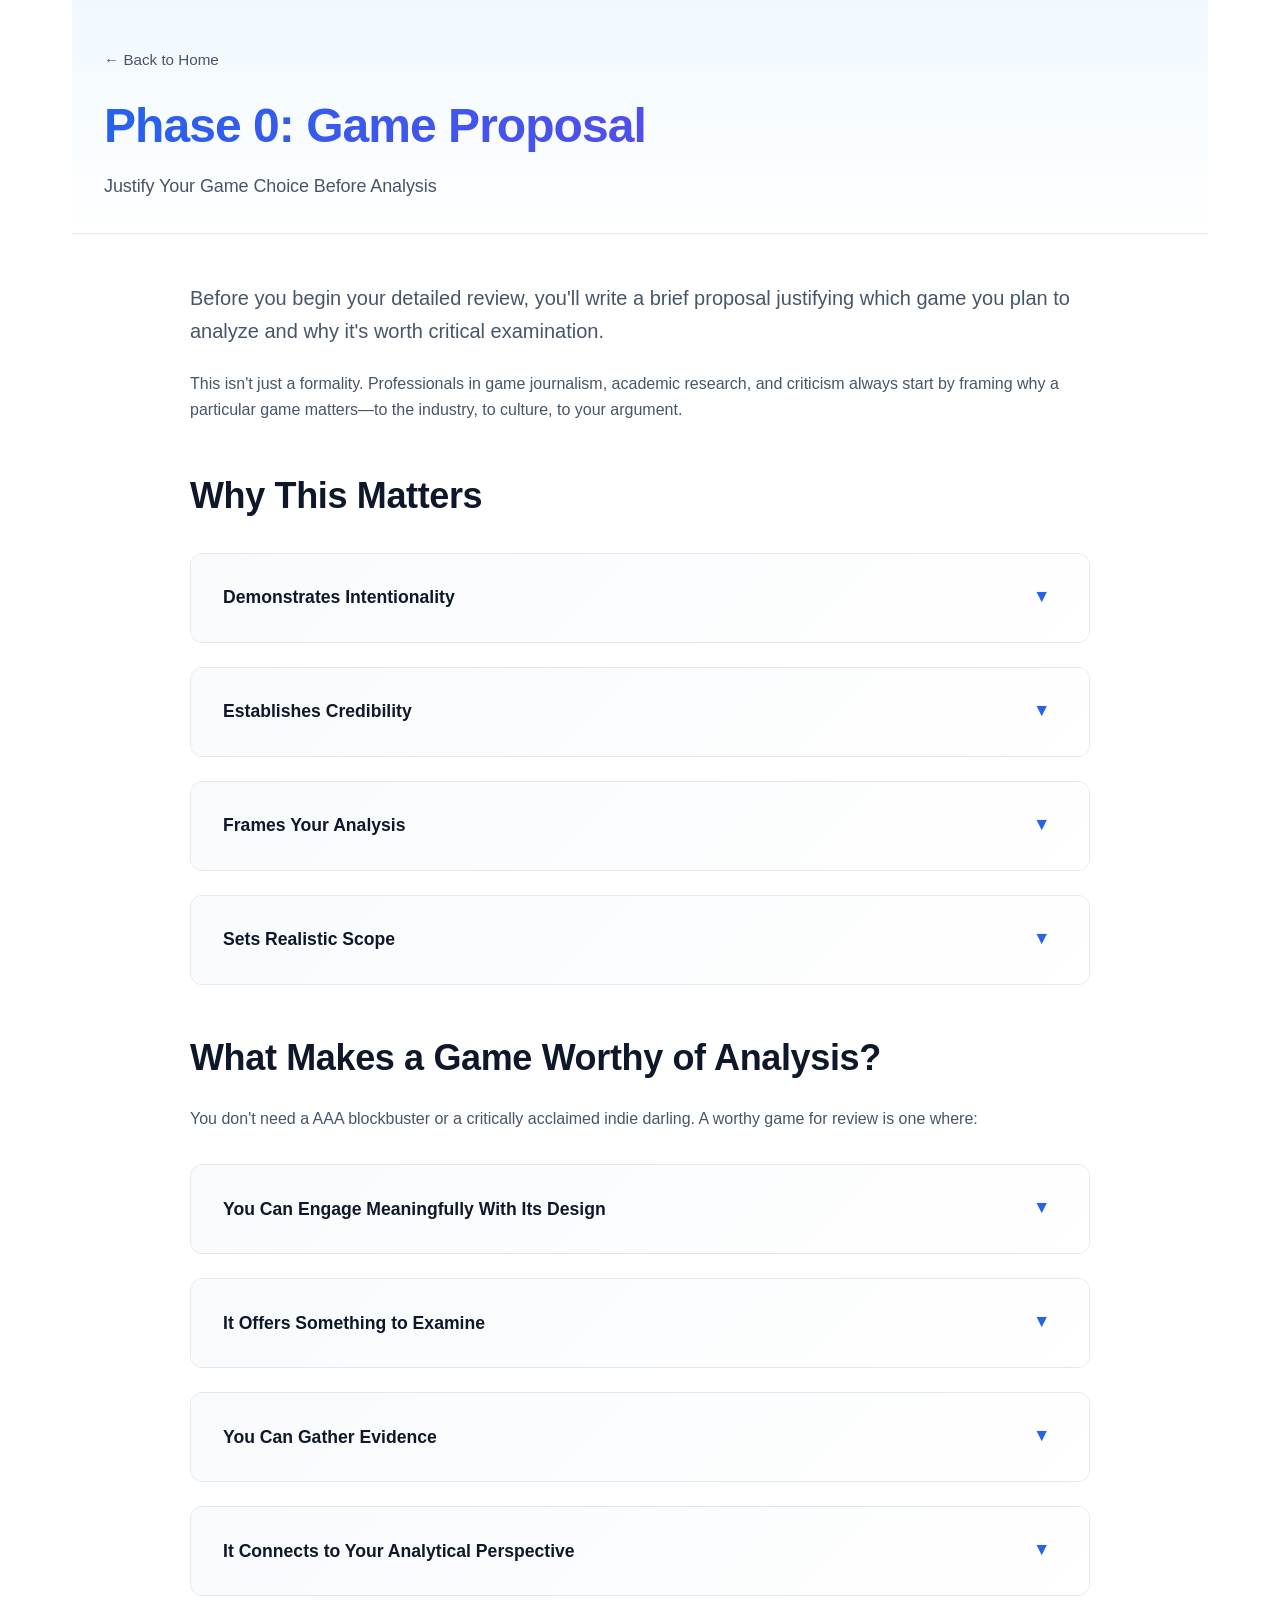
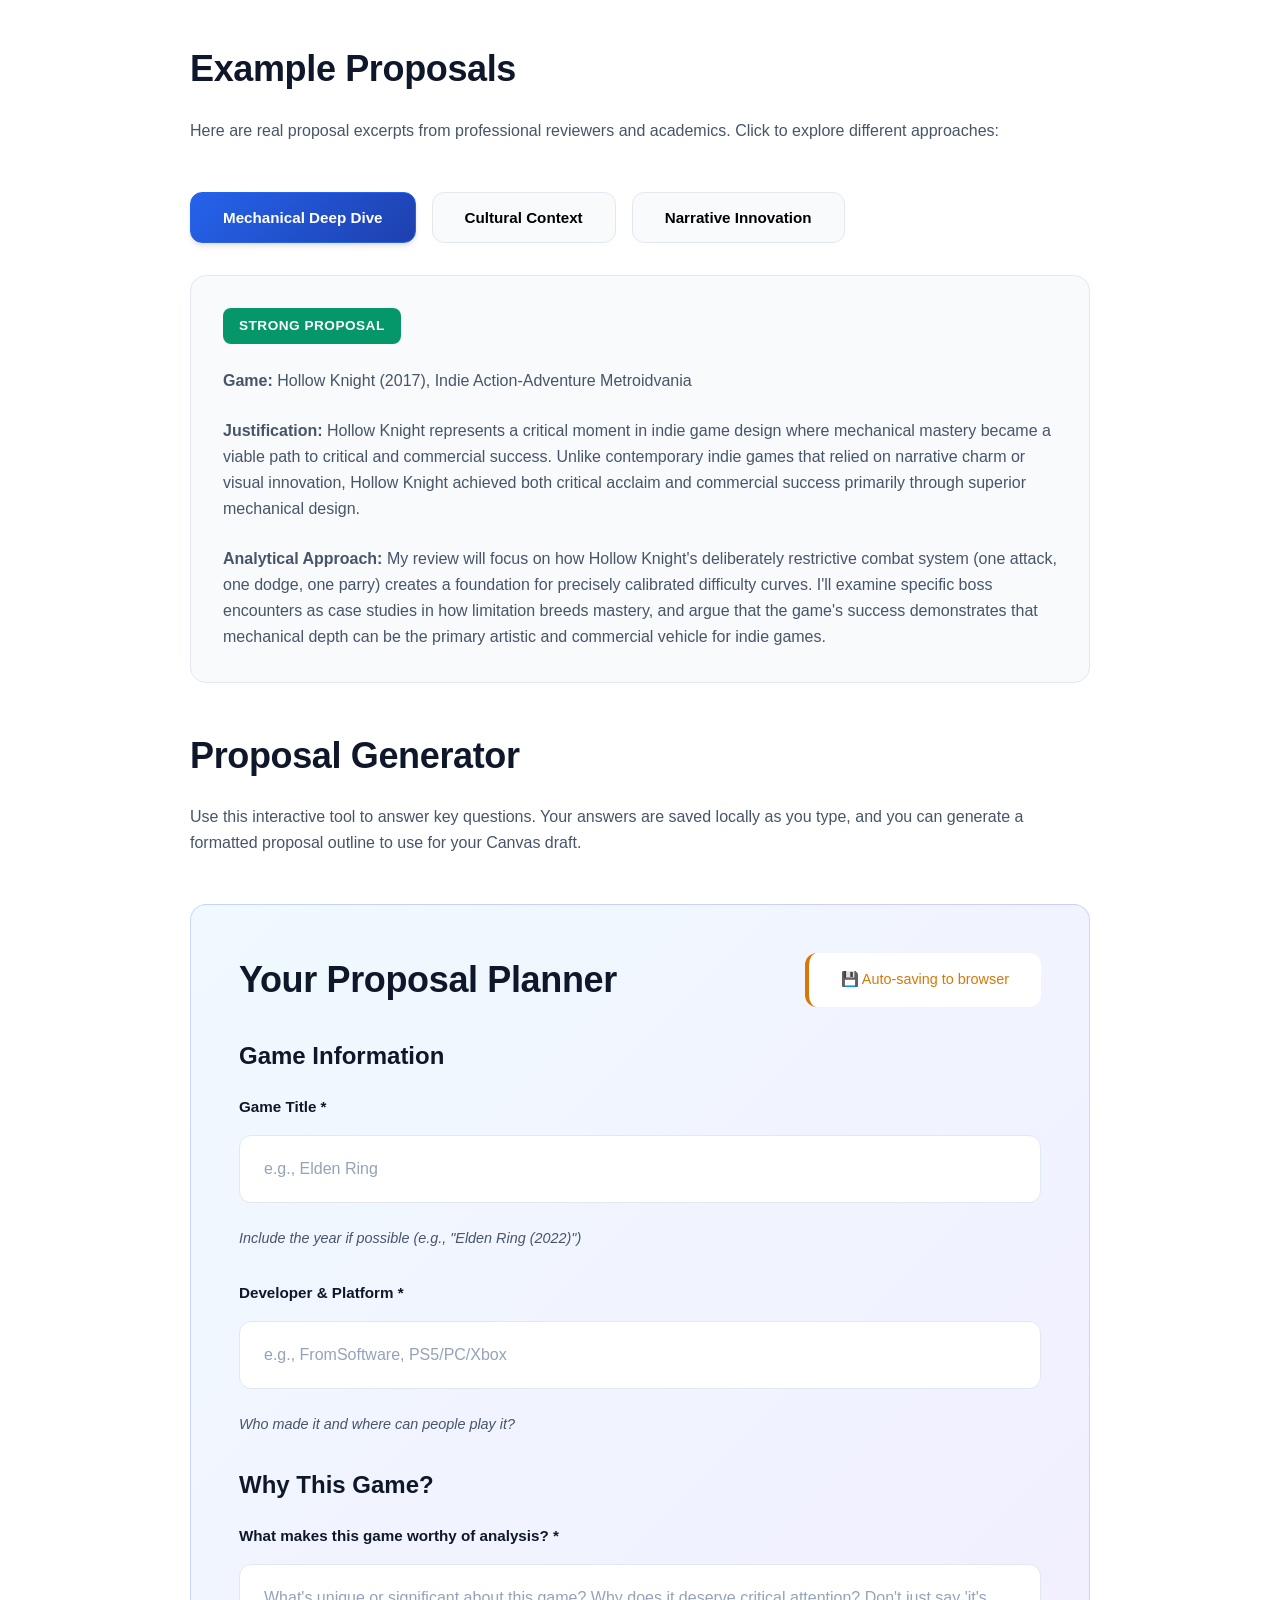
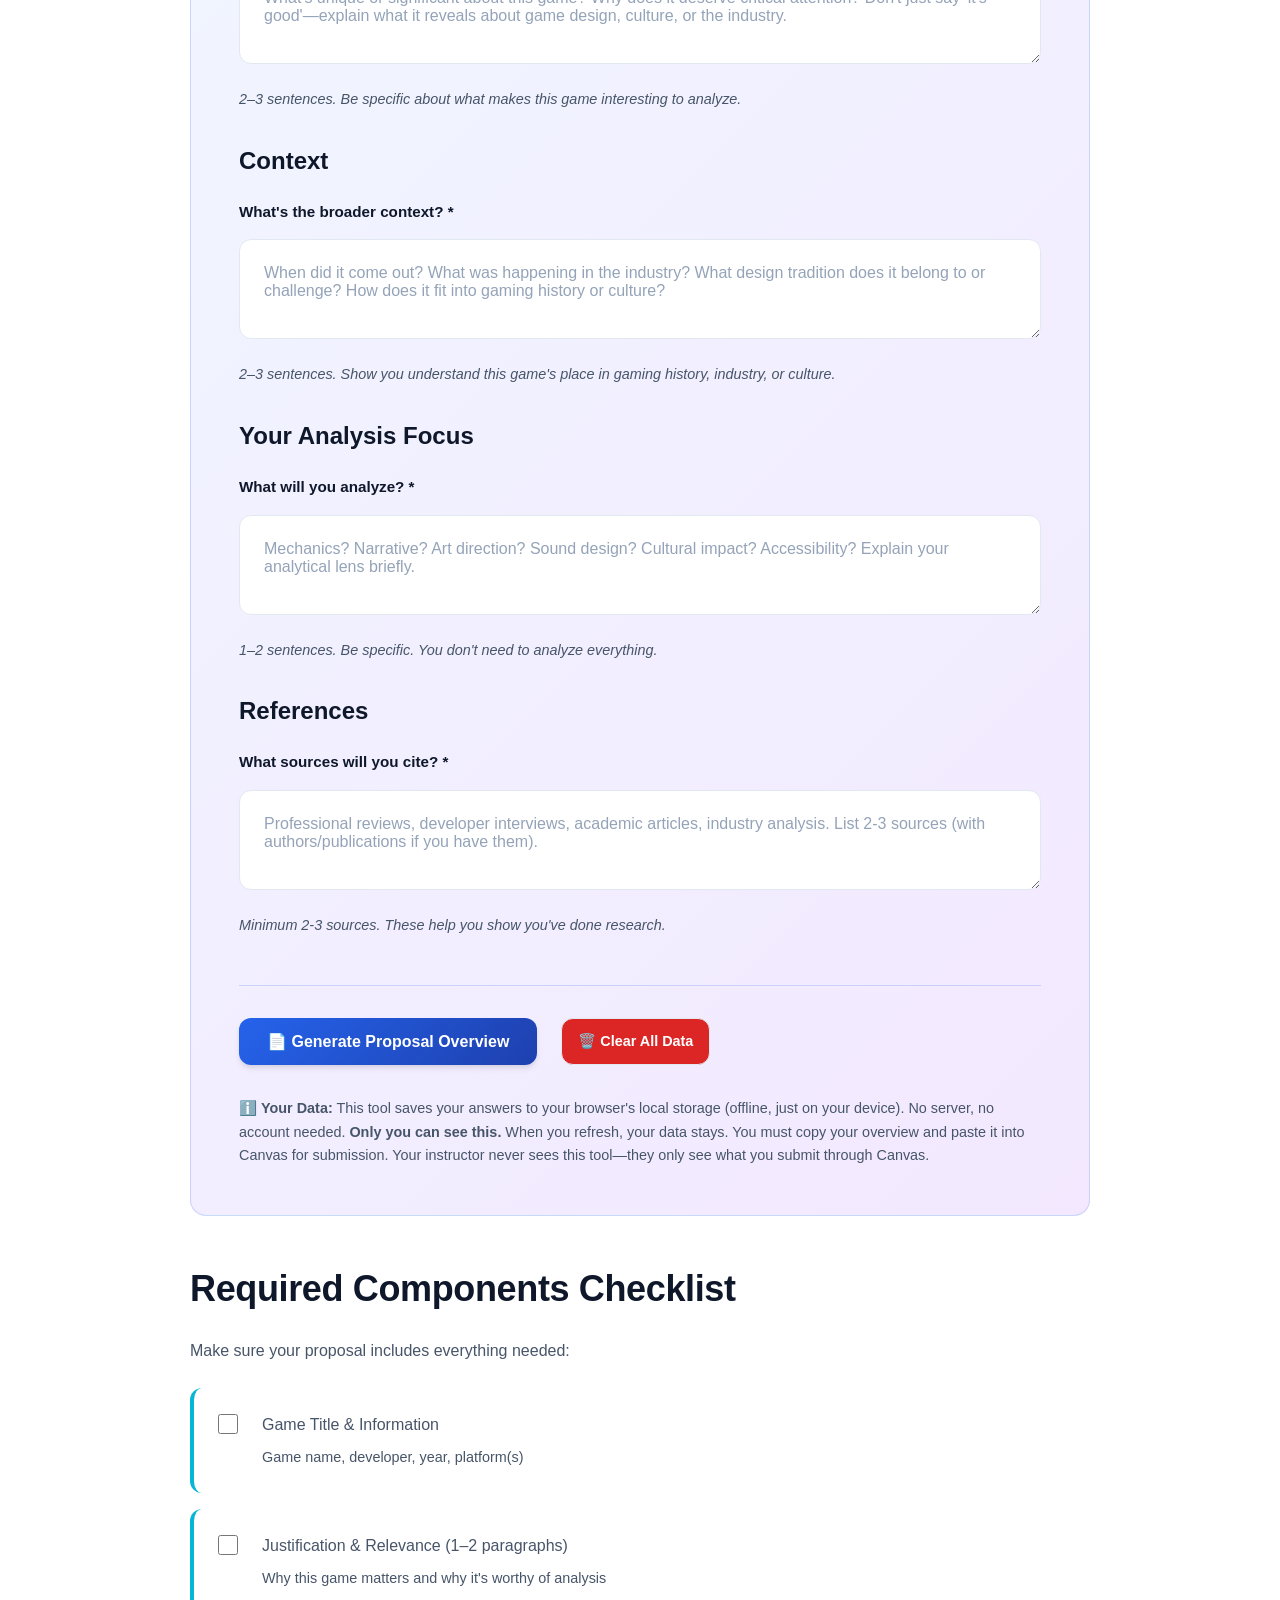
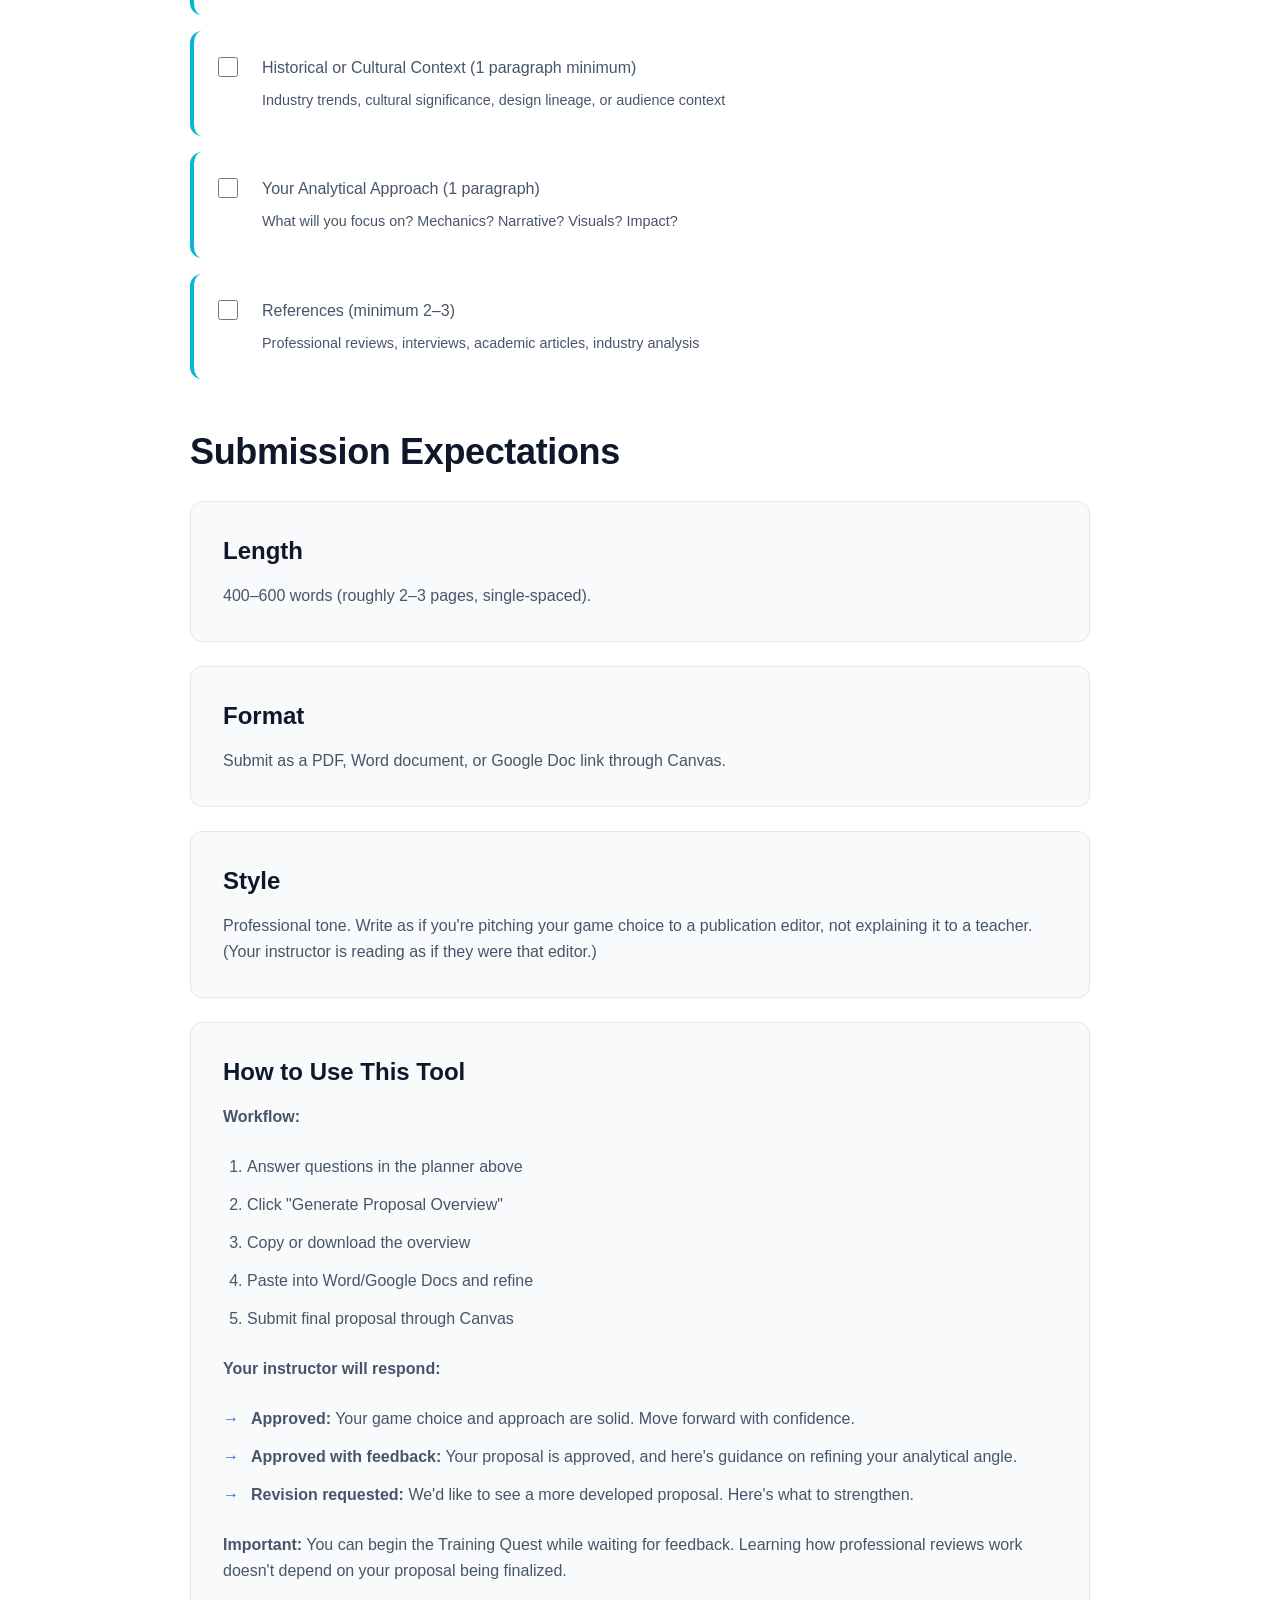
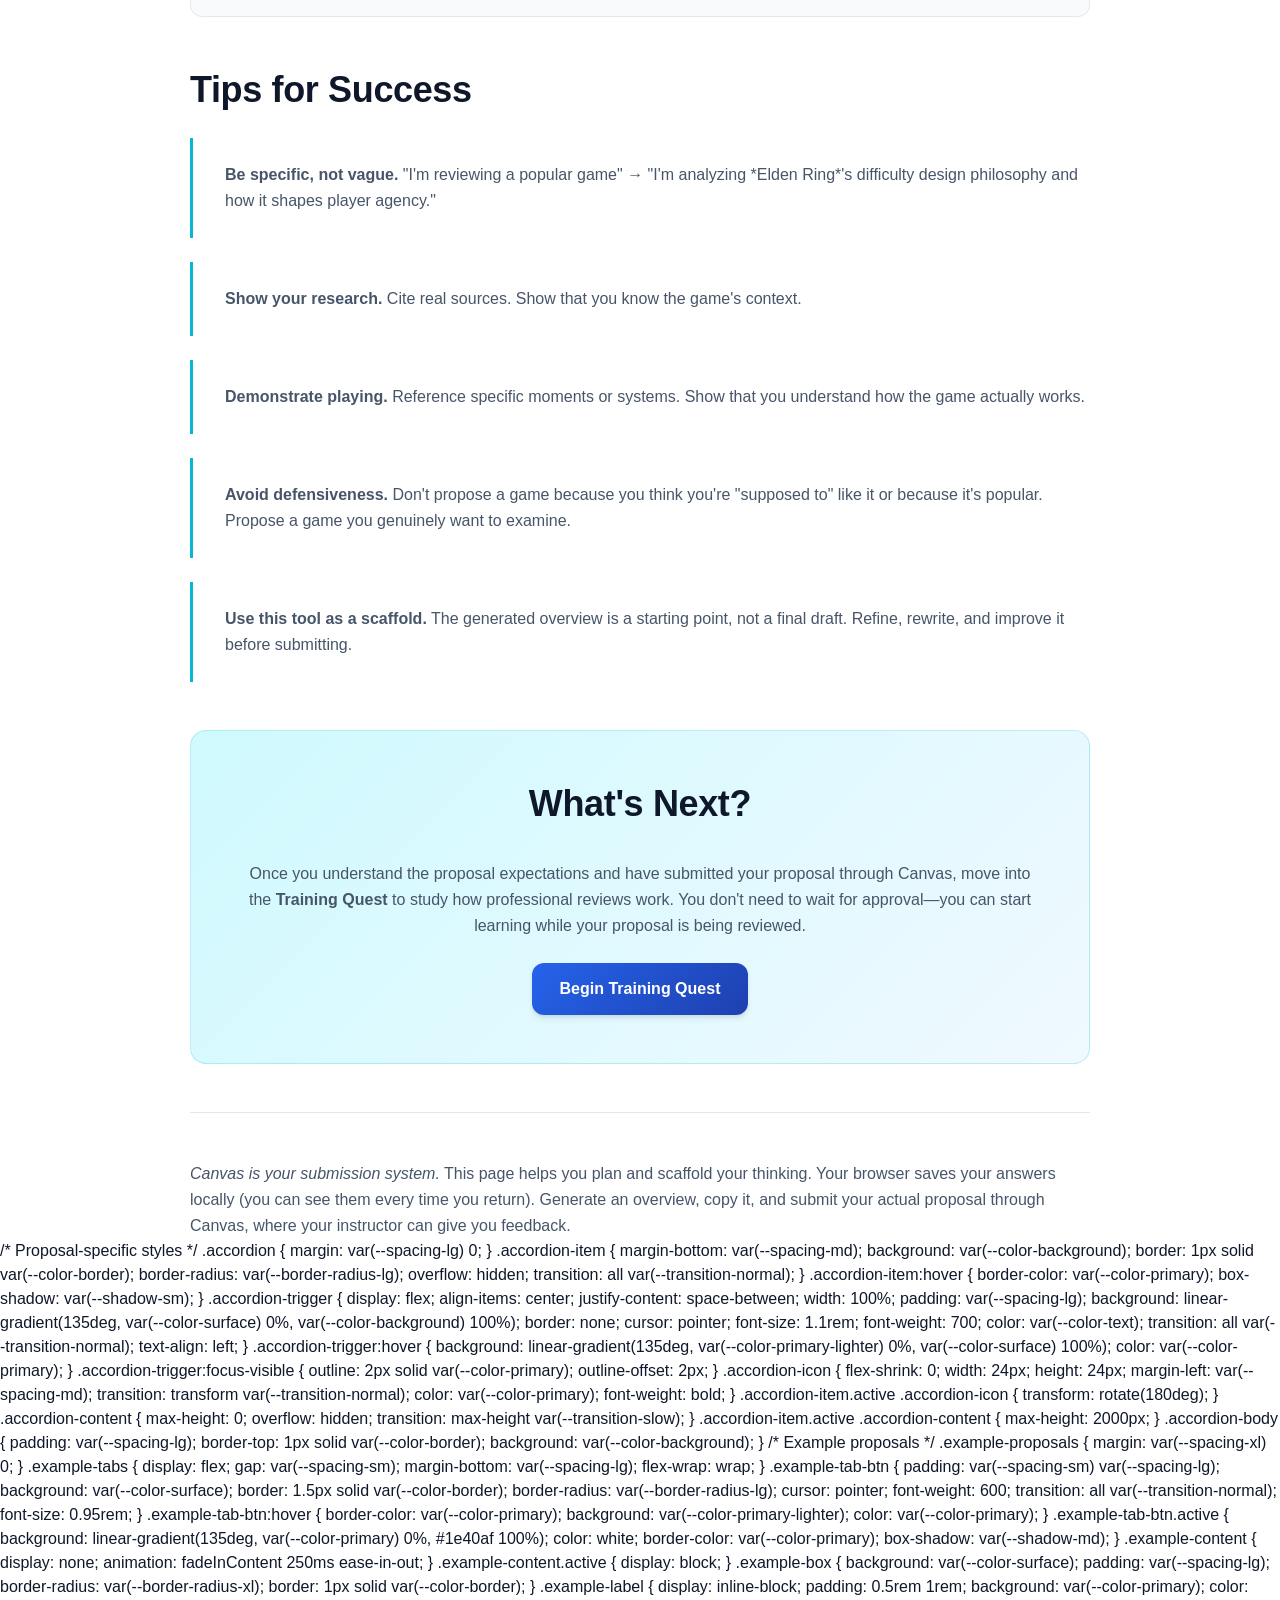
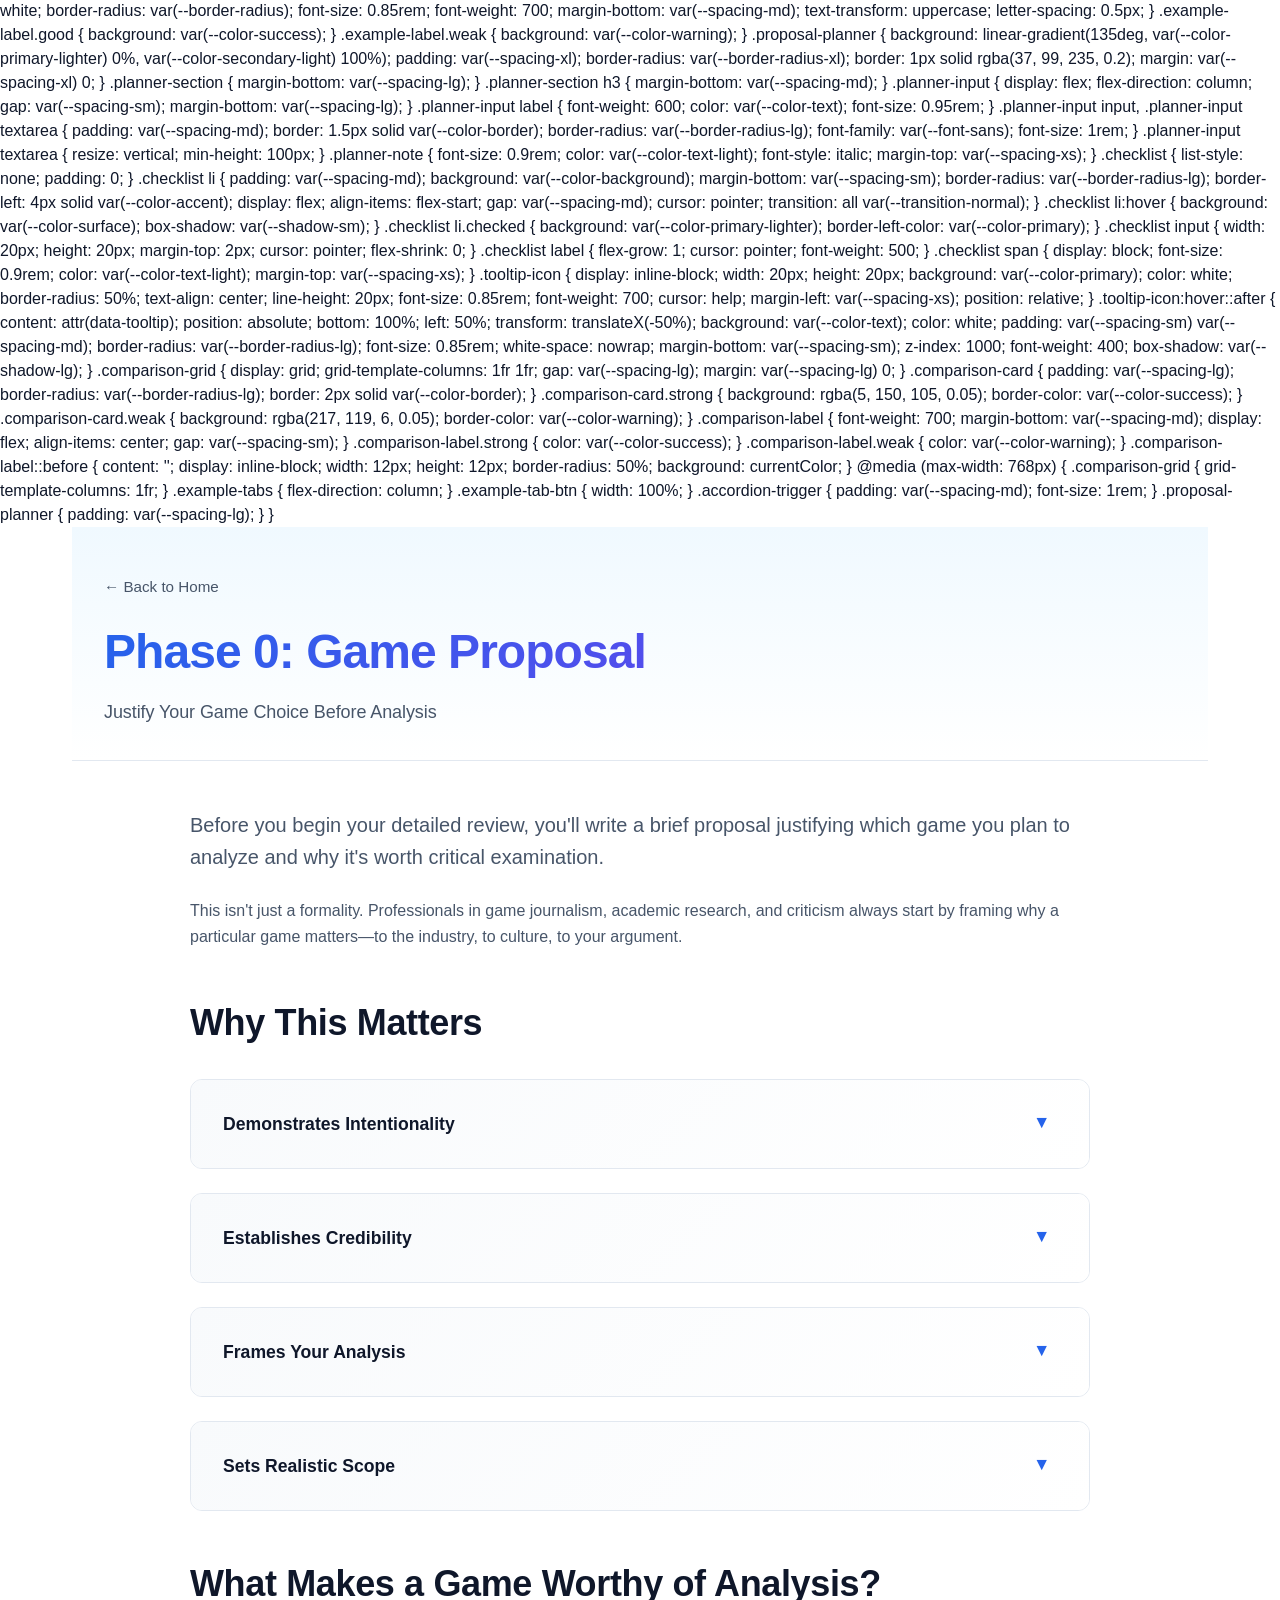
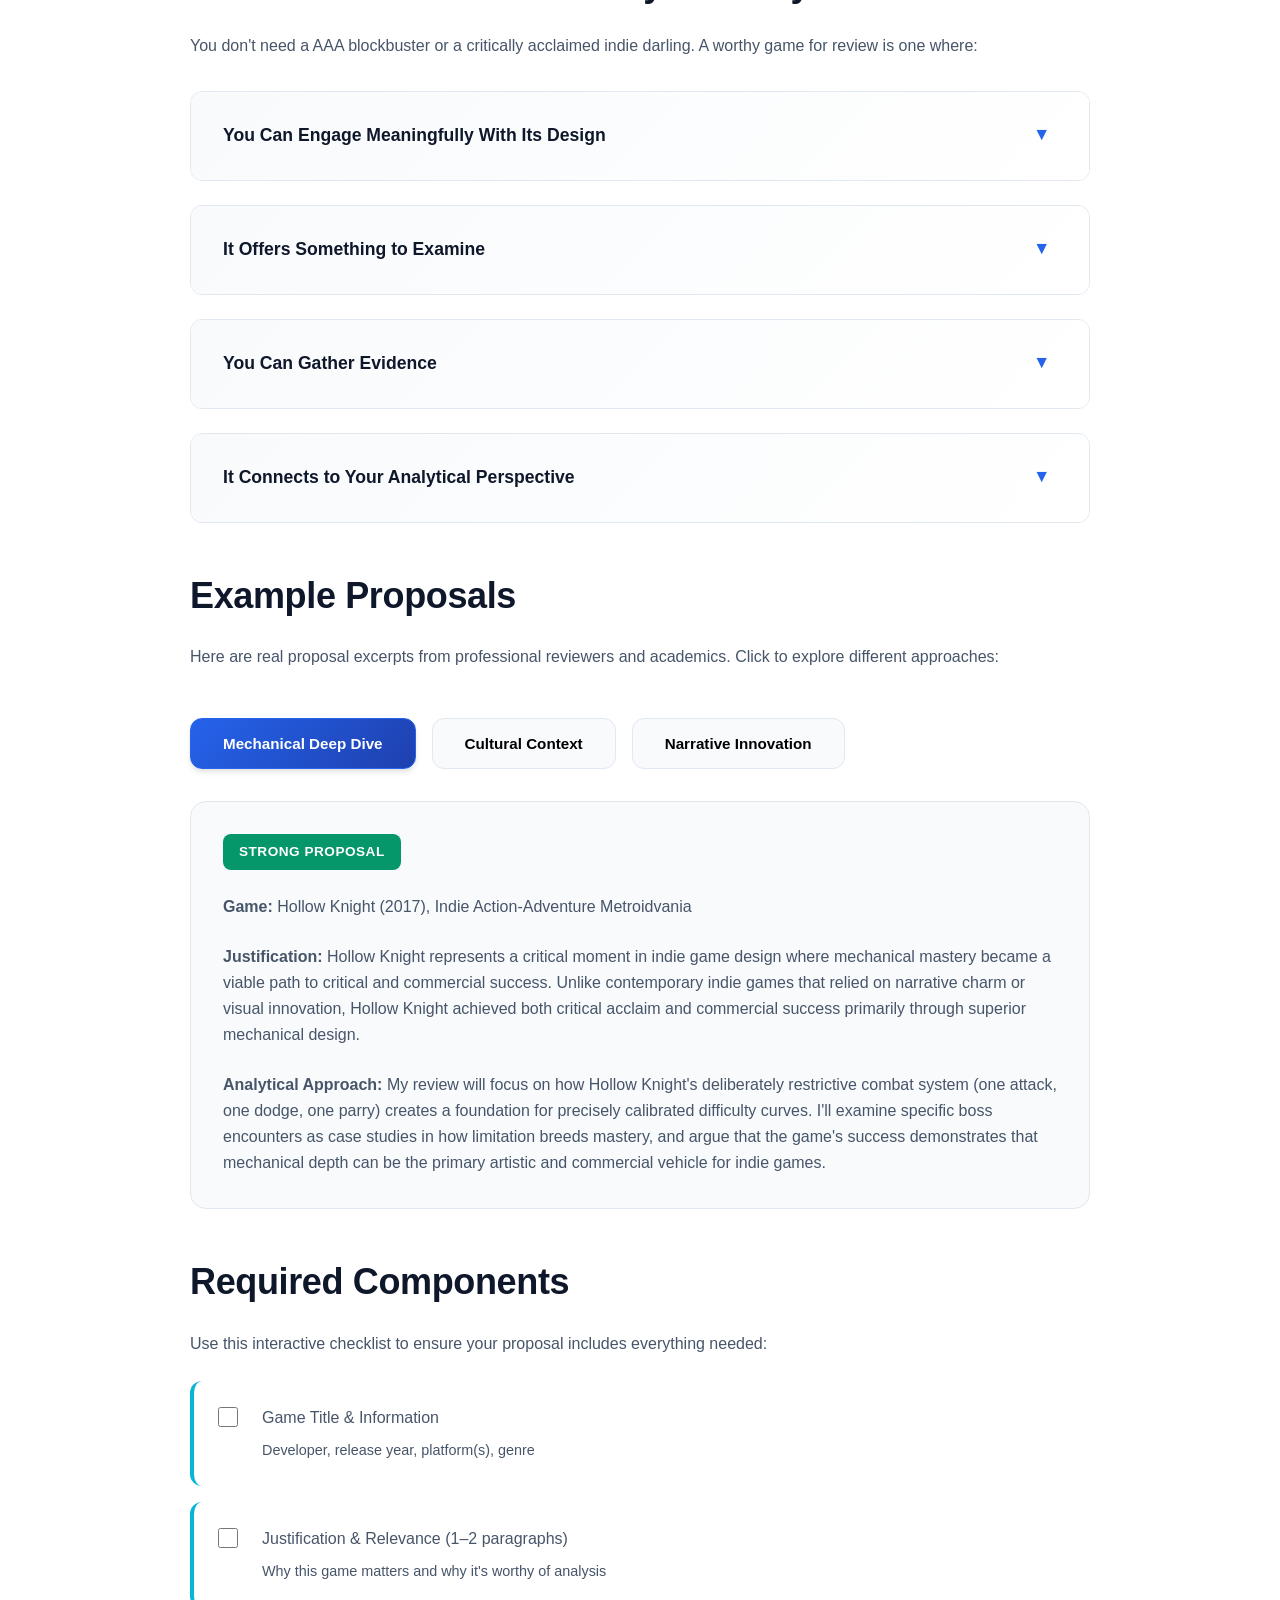
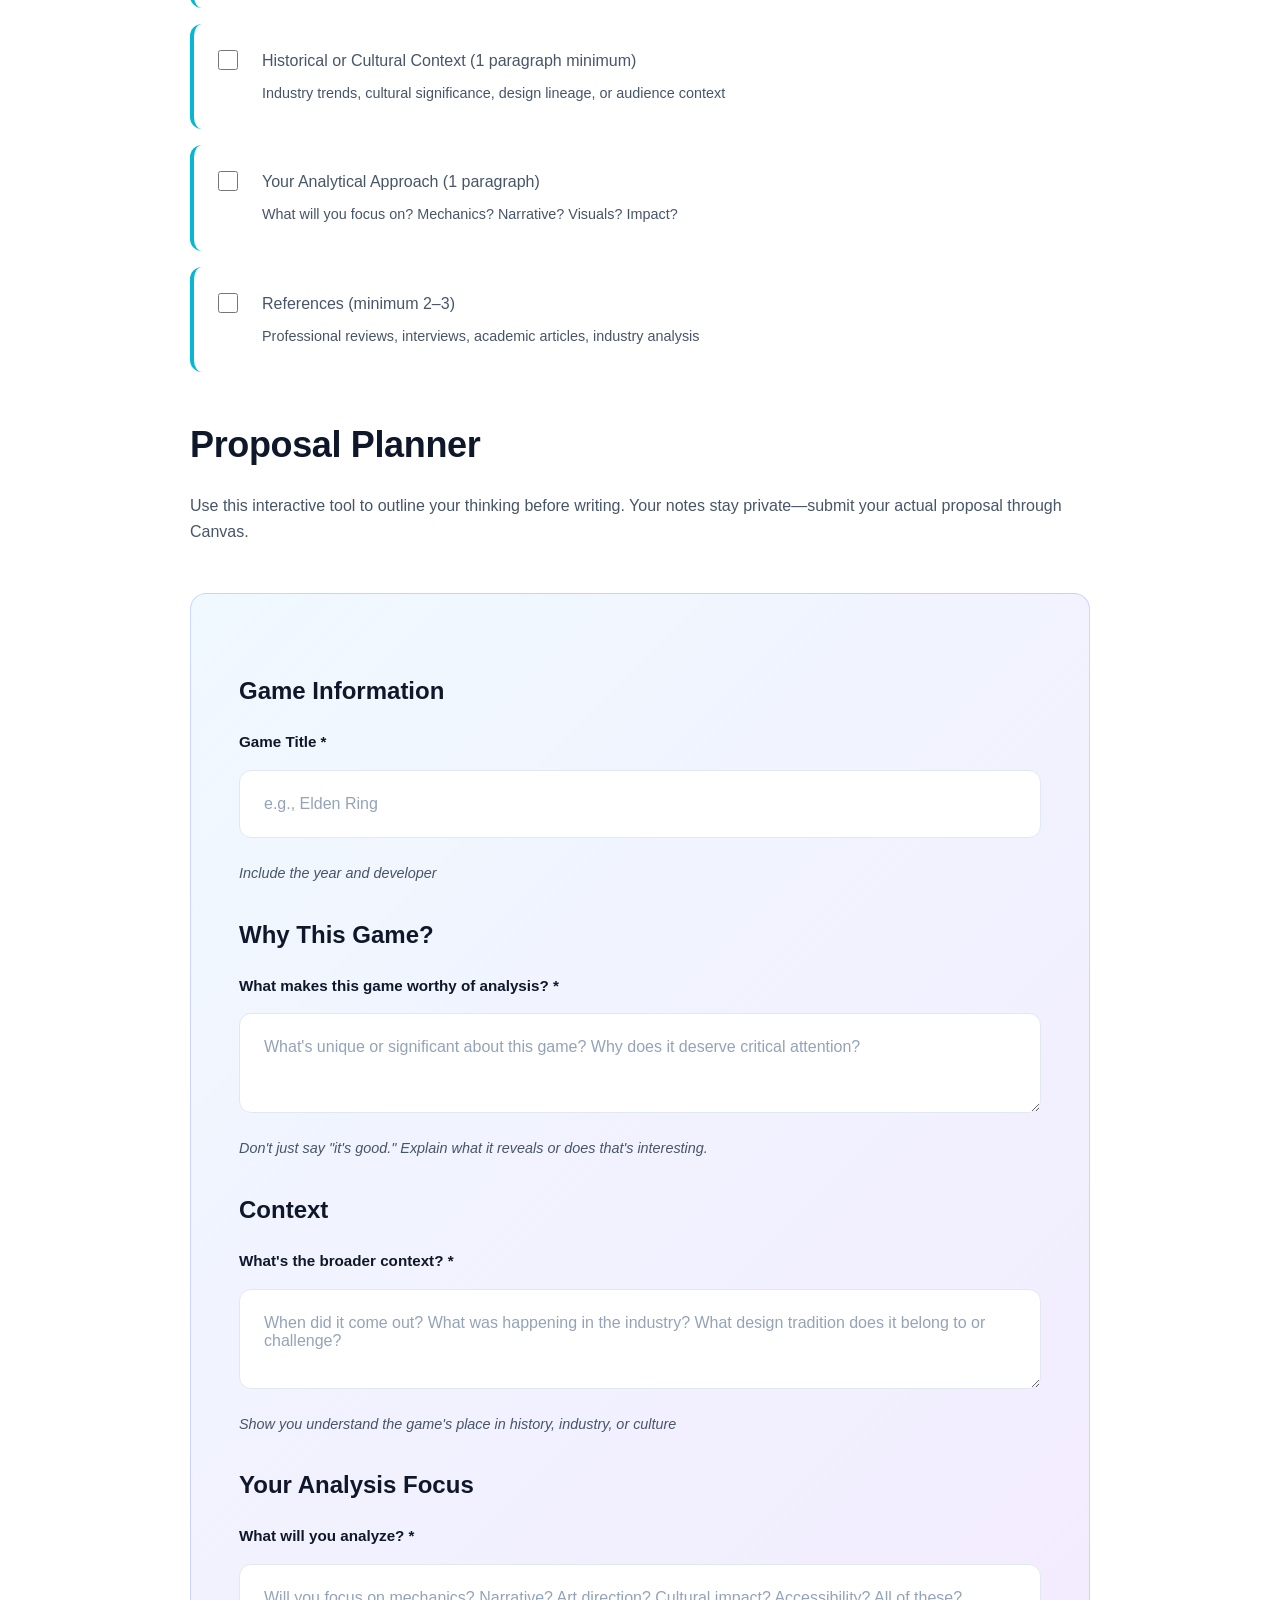
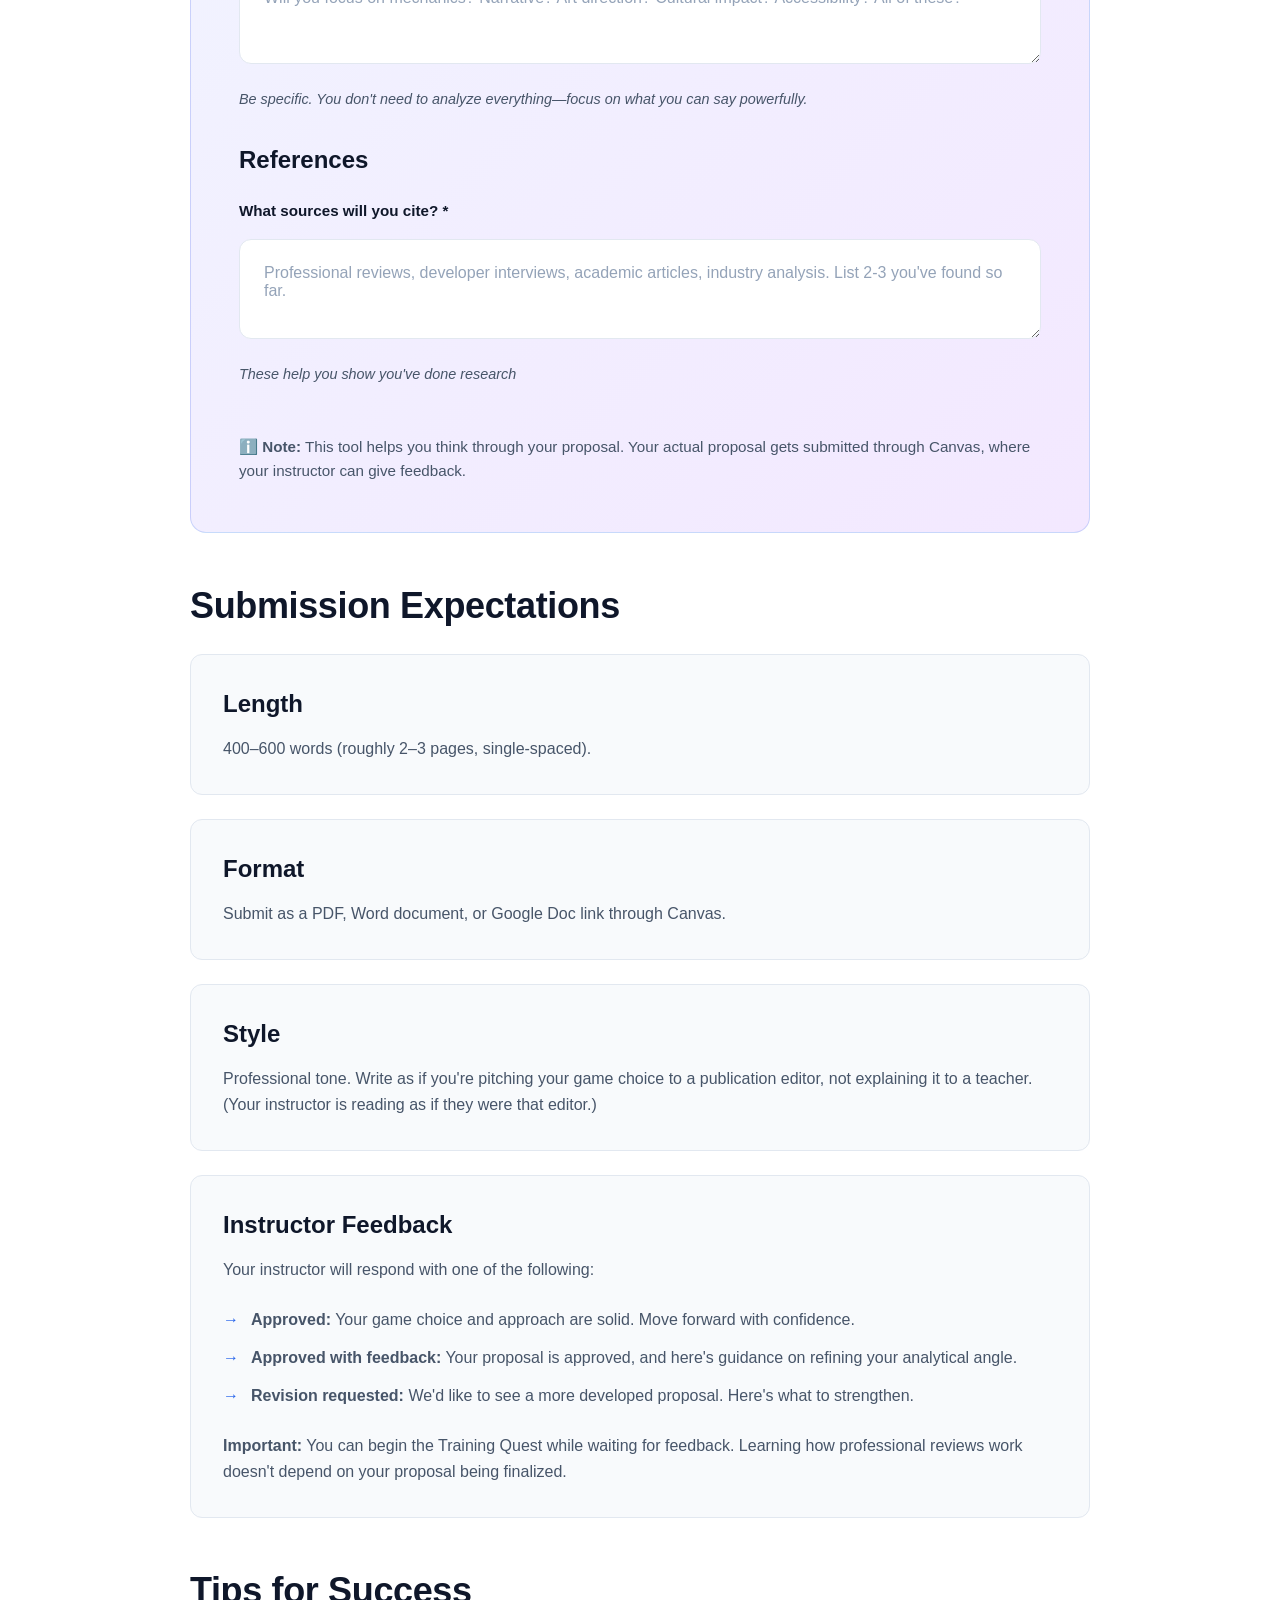
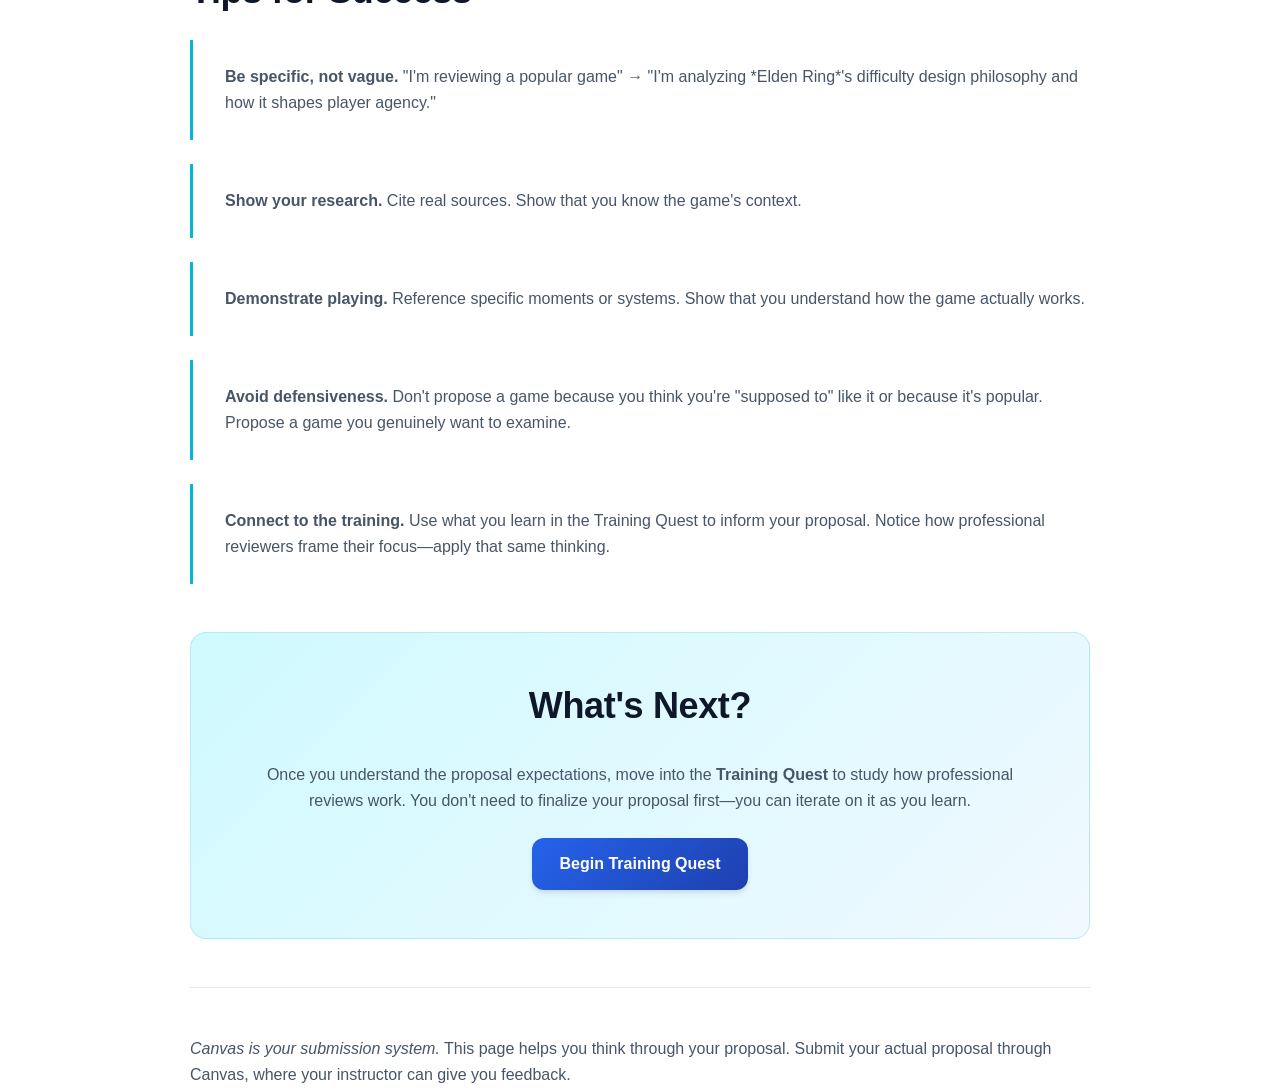
==== commit 93f8d5f0: "Add files via upload" ====
--- a/proposal.html
+++ b/proposal.html
@@ -7,6 +7,1166 @@
     <link rel="stylesheet" href="css/base.css">
     <link rel="stylesheet" href="css/layout.css">
     <style>
+        /* Proposal-specific styles */
+        .accordion {
+            margin: var(--spacing-lg) 0;
+        }
+
+        .accordion-item {
+            margin-bottom: var(--spacing-md);
+            background: var(--color-background);
+            border: 1px solid var(--color-border);
+            border-radius: var(--border-radius-lg);
+            overflow: hidden;
+            transition: all var(--transition-normal);
+        }
+
+        .accordion-item:hover {
+            border-color: var(--color-primary);
+            box-shadow: var(--shadow-sm);
+        }
+
+        .accordion-trigger {
+            display: flex;
+            align-items: center;
+            justify-content: space-between;
+            width: 100%;
+            padding: var(--spacing-lg);
+            background: linear-gradient(135deg, var(--color-surface) 0%, var(--color-background) 100%);
+            border: none;
+            cursor: pointer;
+            font-size: 1.1rem;
+            font-weight: 700;
+            color: var(--color-text);
+            transition: all var(--transition-normal);
+            text-align: left;
+        }
+
+        .accordion-trigger:hover {
+            background: linear-gradient(135deg, var(--color-primary-lighter) 0%, var(--color-surface) 100%);
+            color: var(--color-primary);
+        }
+
+        .accordion-trigger:focus-visible {
+            outline: 2px solid var(--color-primary);
+            outline-offset: 2px;
+        }
+
+        .accordion-icon {
+            flex-shrink: 0;
+            width: 24px;
+            height: 24px;
+            margin-left: var(--spacing-md);
+            transition: transform var(--transition-normal);
+            color: var(--color-primary);
+            font-weight: bold;
+        }
+
+        .accordion-item.active .accordion-icon {
+            transform: rotate(180deg);
+        }
+
+        .accordion-content {
+            max-height: 0;
+            overflow: hidden;
+            transition: max-height var(--transition-slow);
+        }
+
+        .accordion-item.active .accordion-content {
+            max-height: 2000px;
+        }
+
+        .accordion-body {
+            padding: var(--spacing-lg);
+            border-top: 1px solid var(--color-border);
+            background: var(--color-background);
+        }
+
+        /* Example proposals */
+        .example-proposals {
+            margin: var(--spacing-xl) 0;
+        }
+
+        .example-tabs {
+            display: flex;
+            gap: var(--spacing-sm);
+            margin-bottom: var(--spacing-lg);
+            flex-wrap: wrap;
+        }
+
+        .example-tab-btn {
+            padding: var(--spacing-sm) var(--spacing-lg);
+            background: var(--color-surface);
+            border: 1.5px solid var(--color-border);
+            border-radius: var(--border-radius-lg);
+            cursor: pointer;
+            font-weight: 600;
+            transition: all var(--transition-normal);
+            font-size: 0.95rem;
+        }
+
+        .example-tab-btn:hover {
+            border-color: var(--color-primary);
+            background: var(--color-primary-lighter);
+            color: var(--color-primary);
+        }
+
+        .example-tab-btn.active {
+            background: linear-gradient(135deg, var(--color-primary) 0%, #1e40af 100%);
+            color: white;
+            border-color: var(--color-primary);
+            box-shadow: var(--shadow-md);
+        }
+
+        .example-content {
+            display: none;
+            animation: fadeInContent 250ms ease-in-out;
+        }
+
+        .example-content.active {
+            display: block;
+        }
+
+        .example-box {
+            background: var(--color-surface);
+            padding: var(--spacing-lg);
+            border-radius: var(--border-radius-xl);
+            border: 1px solid var(--color-border);
+        }
+
+        .example-label {
+            display: inline-block;
+            padding: 0.5rem 1rem;
+            background: var(--color-primary);
+            color: white;
+            border-radius: var(--border-radius);
+            font-size: 0.85rem;
+            font-weight: 700;
+            margin-bottom: var(--spacing-md);
+            text-transform: uppercase;
+            letter-spacing: 0.5px;
+        }
+
+        .example-label.good {
+            background: var(--color-success);
+        }
+
+        .example-label.weak {
+            background: var(--color-warning);
+        }
+
+        .proposal-planner {
+            background: linear-gradient(135deg, var(--color-primary-lighter) 0%, var(--color-secondary-light) 100%);
+            padding: var(--spacing-xl);
+            border-radius: var(--border-radius-xl);
+            border: 1px solid rgba(37, 99, 235, 0.2);
+            margin: var(--spacing-xl) 0;
+        }
+
+        .planner-header {
+            display: flex;
+            justify-content: space-between;
+            align-items: center;
+            margin-bottom: var(--spacing-lg);
+            gap: var(--spacing-lg);
+            flex-wrap: wrap;
+        }
+
+        .planner-header h2 {
+            margin: 0;
+        }
+
+        .data-status {
+            font-size: 0.9rem;
+            padding: var(--spacing-sm) var(--spacing-lg);
+            background: var(--color-background);
+            border-radius: var(--border-radius-lg);
+            border-left: 4px solid var(--color-accent);
+        }
+
+        .data-status.saved {
+            border-left-color: var(--color-success);
+            color: var(--color-success);
+        }
+
+        .data-status.unsaved {
+            border-left-color: var(--color-warning);
+            color: var(--color-warning);
+        }
+
+        .planner-section {
+            margin-bottom: var(--spacing-lg);
+        }
+
+        .planner-section h3 {
+            margin-bottom: var(--spacing-md);
+        }
+
+        .planner-input {
+            display: flex;
+            flex-direction: column;
+            gap: var(--spacing-sm);
+            margin-bottom: var(--spacing-lg);
+        }
+
+        .planner-input label {
+            font-weight: 600;
+            color: var(--color-text);
+            font-size: 0.95rem;
+        }
+
+        .planner-input input,
+        .planner-input textarea {
+            padding: var(--spacing-md);
+            border: 1.5px solid var(--color-border);
+            border-radius: var(--border-radius-lg);
+            font-family: var(--font-sans);
+            font-size: 1rem;
+            background: var(--color-background);
+            transition: all var(--transition-normal);
+        }
+
+        .planner-input input:focus,
+        .planner-input textarea:focus {
+            outline: none;
+            border-color: var(--color-primary);
+            box-shadow: 0 0 0 3px var(--color-primary-lighter);
+        }
+
+        .planner-input textarea {
+            resize: vertical;
+            min-height: 100px;
+        }
+
+        .planner-note {
+            font-size: 0.9rem;
+            color: var(--color-text-light);
+            font-style: italic;
+            margin-top: var(--spacing-xs);
+        }
+
+        .planner-buttons {
+            display: flex;
+            gap: var(--spacing-md);
+            flex-wrap: wrap;
+            margin-top: var(--spacing-xl);
+            padding-top: var(--spacing-lg);
+            border-top: 1px solid rgba(37, 99, 235, 0.2);
+        }
+
+        .button-group-small {
+            display: flex;
+            gap: var(--spacing-sm);
+            flex-wrap: wrap;
+        }
+
+        .button-small {
+            padding: 0.625rem 1rem;
+            font-size: 0.9rem;
+            min-height: 40px;
+        }
+
+        .button-danger {
+            background-color: var(--color-error);
+            color: white;
+        }
+
+        .button-danger:hover {
+            background-color: #b91c1c;
+        }
+
+        .checklist {
+            list-style: none;
+            padding: 0;
+        }
+
+        .checklist li {
+            padding: var(--spacing-md);
+            background: var(--color-background);
+            margin-bottom: var(--spacing-sm);
+            border-radius: var(--border-radius-lg);
+            border-left: 4px solid var(--color-accent);
+            display: flex;
+            align-items: flex-start;
+            gap: var(--spacing-md);
+            cursor: pointer;
+            transition: all var(--transition-normal);
+        }
+
+        .checklist li:hover {
+            background: var(--color-surface);
+            box-shadow: var(--shadow-sm);
+        }
+
+        .checklist li.checked {
+            background: var(--color-primary-lighter);
+            border-left-color: var(--color-primary);
+        }
+
+        .checklist input {
+            width: 20px;
+            height: 20px;
+            margin-top: 2px;
+            cursor: pointer;
+            flex-shrink: 0;
+        }
+
+        .checklist label {
+            flex-grow: 1;
+            cursor: pointer;
+            font-weight: 500;
+        }
+
+        .checklist span {
+            display: block;
+            font-size: 0.9rem;
+            color: var(--color-text-light);
+            margin-top: var(--spacing-xs);
+        }
+
+        /* Generated Overview */
+        .proposal-overview {
+            background: var(--color-background);
+            border: 2px solid var(--color-primary);
+            border-radius: var(--border-radius-xl);
+            padding: var(--spacing-xl);
+            margin-top: var(--spacing-xl);
+            display: none;
+        }
+
+        .proposal-overview.visible {
+            display: block;
+            animation: slideIn 300ms ease-in-out;
+        }
+
+        @keyframes slideIn {
+            from {
+                opacity: 0;
+                transform: translateY(20px);
+            }
+            to {
+                opacity: 1;
+                transform: translateY(0);
+            }
+        }
+
+        .overview-header {
+            border-bottom: 2px solid var(--color-primary);
+            padding-bottom: var(--spacing-lg);
+            margin-bottom: var(--spacing-lg);
+        }
+
+        .overview-header h3 {
+            margin: 0;
+            color: var(--color-primary);
+        }
+
+        .overview-section {
+            margin-bottom: var(--spacing-lg);
+        }
+
+        .overview-section h4 {
+            color: var(--color-primary);
+            margin-bottom: var(--spacing-md);
+        }
+
+        .overview-content {
+            background: var(--color-surface);
+            padding: var(--spacing-lg);
+            border-radius: var(--border-radius-lg);
+            border-left: 4px solid var(--color-accent);
+            line-height: var(--line-height-relaxed);
+            white-space: pre-wrap;
+            word-wrap: break-word;
+        }
+
+        .overview-empty {
+            background: var(--color-surface);
+            padding: var(--spacing-lg);
+            border-radius: var(--border-radius-lg);
+            color: var(--color-text-lighter);
+            font-style: italic;
+        }
+
+        .overview-actions {
+            display: flex;
+            gap: var(--spacing-md);
+            margin-top: var(--spacing-lg);
+            padding-top: var(--spacing-lg);
+            border-top: 1px solid var(--color-border);
+            flex-wrap: wrap;
+        }
+
+        .comparison-grid {
+            display: grid;
+            grid-template-columns: 1fr 1fr;
+            gap: var(--spacing-lg);
+            margin: var(--spacing-lg) 0;
+        }
+
+        .comparison-card {
+            padding: var(--spacing-lg);
+            border-radius: var(--border-radius-lg);
+            border: 2px solid var(--color-border);
+        }
+
+        .comparison-card.strong {
+            background: rgba(5, 150, 105, 0.05);
+            border-color: var(--color-success);
+        }
+
+        .comparison-card.weak {
+            background: rgba(217, 119, 6, 0.05);
+            border-color: var(--color-warning);
+        }
+
+        .comparison-label {
+            font-weight: 700;
+            margin-bottom: var(--spacing-md);
+            display: flex;
+            align-items: center;
+            gap: var(--spacing-sm);
+        }
+
+        .comparison-label.strong {
+            color: var(--color-success);
+        }
+
+        .comparison-label.weak {
+            color: var(--color-warning);
+        }
+
+        .comparison-label::before {
+            content: '';
+            display: inline-block;
+            width: 12px;
+            height: 12px;
+            border-radius: 50%;
+            background: currentColor;
+        }
+
+        .notification {
+            position: fixed;
+            top: var(--spacing-lg);
+            right: var(--spacing-lg);
+            padding: var(--spacing-lg);
+            background: var(--color-success);
+            color: white;
+            border-radius: var(--border-radius-lg);
+            box-shadow: var(--shadow-lg);
+            animation: slideInNotification 300ms ease-in-out;
+            z-index: 1000;
+            max-width: 300px;
+        }
+
+        .notification.error {
+            background: var(--color-error);
+        }
+
+        @keyframes slideInNotification {
+            from {
+                opacity: 0;
+                transform: translateX(100%);
+            }
+            to {
+                opacity: 1;
+                transform: translateX(0);
+            }
+        }
+
+        @media (max-width: 768px) {
+            .comparison-grid {
+                grid-template-columns: 1fr;
+            }
+
+            .example-tabs {
+                flex-direction: column;
+            }
+
+            .example-tab-btn {
+                width: 100%;
+            }
+
+            .accordion-trigger {
+                padding: var(--spacing-md);
+                font-size: 1rem;
+            }
+
+            .proposal-planner {
+                padding: var(--spacing-lg);
+            }
+
+            .planner-header {
+                flex-direction: column;
+                align-items: flex-start;
+            }
+
+            .planner-buttons {
+                flex-direction: column;
+            }
+
+            .button {
+                width: 100%;
+            }
+        }
+    </style>
+</head>
+<body>
+    <div class="container">
+        <header class="page-header">
+            <a href="index.html" class="back-link">← Back to Home</a>
+            <h1>Phase 0: Game Proposal</h1>
+            <p class="subtitle">Justify Your Game Choice Before Analysis</p>
+        </header>
+
+        <main class="main-content">
+            <section class="intro-section">
+                <p class="lead">Before you begin your detailed review, you'll write a brief proposal justifying which game you plan to analyze and why it's worth critical examination.</p>
+                <p>This isn't just a formality. Professionals in game journalism, academic research, and criticism always start by framing why a particular game matters—to the industry, to culture, to your argument.</p>
+            </section>
+
+            <section class="content-section">
+                <h2>Why This Matters</h2>
+                <div class="accordion">
+                    <div class="accordion-item">
+                        <button class="accordion-trigger">
+                            <span>Demonstrates Intentionality</span>
+                            <span class="accordion-icon">▼</span>
+                        </button>
+                        <div class="accordion-content">
+                            <div class="accordion-body">
+                                <p>You're not reviewing a game at random. You've chosen it because it reveals something meaningful about game design, industry trends, cultural impact, or artistic expression.</p>
+                                <p><strong>Example:</strong> "I'm not reviewing *Elden Ring* because it's popular. I'm analyzing its difficulty design philosophy and how it creates meaningful player agency through mechanical challenge."</p>
+                            </div>
+                        </div>
+                    </div>
+
+                    <div class="accordion-item">
+                        <button class="accordion-trigger">
+                            <span>Establishes Credibility</span>
+                            <span class="accordion-icon">▼</span>
+                        </button>
+                        <div class="accordion-content">
+                            <div class="accordion-body">
+                                <p>You show that you understand the game's context—its place in the industry, its audience, its design philosophy, or its cultural significance.</p>
+                                <p><strong>Example:</strong> "This game arrived during a moment when accessibility in challenging games was being debated. That context shapes its significance."</p>
+                            </div>
+                        </div>
+                    </div>
+
+                    <div class="accordion-item">
+                        <button class="accordion-trigger">
+                            <span>Frames Your Analysis</span>
+                            <span class="accordion-icon">▼</span>
+                        </button>
+                        <div class="accordion-content">
+                            <div class="accordion-body">
+                                <p>Your proposal tells readers (and yourself) what lens you'll use. Are you analyzing mechanical innovation? Cultural representation? Business impact? Artistic ambition?</p>
+                                <p><strong>Example:</strong> "My review focuses on *how the game teaches*, not whether it's fun."</p>
+                            </div>
+                        </div>
+                    </div>
+
+                    <div class="accordion-item">
+                        <button class="accordion-trigger">
+                            <span>Sets Realistic Scope</span>
+                            <span class="accordion-icon">▼</span>
+                        </button>
+                        <div class="accordion-content">
+                            <div class="accordion-body">
+                                <p>By proposing a game and an angle, you avoid trying to say everything about a game. Good analysis is focused.</p>
+                                <p><strong>Example:</strong> You can't analyze every aspect of *The Legend of Zelda: Breath of the Wild* in one review. But you can powerfully analyze its environmental puzzle design.</p>
+                            </div>
+                        </div>
+                    </div>
+                </div>
+            </section>
+
+            <section class="content-section">
+                <h2>What Makes a Game Worthy of Analysis?</h2>
+                <p>You don't need a AAA blockbuster or a critically acclaimed indie darling. A worthy game for review is one where:</p>
+                
+                <div class="accordion">
+                    <div class="accordion-item">
+                        <button class="accordion-trigger">
+                            <span>You Can Engage Meaningfully With Its Design</span>
+                            <span class="accordion-icon">▼</span>
+                        </button>
+                        <div class="accordion-content">
+                            <div class="accordion-body">
+                                <p>You've played it (or can access it), understand its mechanics, and can describe how it actually plays.</p>
+                                <p><strong>Strong choice:</strong> A game you've spent at least a few hours with and genuinely understand.</p>
+                                <p><strong>Weak choice:</strong> A game you've only watched on YouTube and don't fully grasp.</p>
+                            </div>
+                        </div>
+                    </div>
+
+                    <div class="accordion-item">
+                        <button class="accordion-trigger">
+                            <span>It Offers Something to Examine</span>
+                            <span class="accordion-icon">▼</span>
+                        </button>
+                        <div class="accordion-content">
+                            <div class="accordion-body">
+                                <p>The game does something interesting—mechanically, narratively, artistically, or culturally—that's worth discussing.</p>
+                                <p><strong>Strong choice:</strong> A game with unique design, interesting story choices, or cultural significance.</p>
+                                <p><strong>Weak choice:</strong> A generic game with nothing distinctive to analyze.</p>
+                            </div>
+                        </div>
+                    </div>
+
+                    <div class="accordion-item">
+                        <button class="accordion-trigger">
+                            <span>You Can Gather Evidence</span>
+                            <span class="accordion-icon">▼</span>
+                        </button>
+                        <div class="accordion-content">
+                            <div class="accordion-body">
+                                <p>You can reference specific moments, systems, design choices, or industry context that support your claims.</p>
+                                <p><strong>Strong choice:</strong> "In the boss fight with [specific boss], the game teaches you [specific mechanic]."</p>
+                                <p><strong>Weak choice:</strong> "The game is really good and innovative."</p>
+                            </div>
+                        </div>
+                    </div>
+
+                    <div class="accordion-item">
+                        <button class="accordion-trigger">
+                            <span>It Connects to Your Analytical Perspective</span>
+                            <span class="accordion-icon">▼</span>
+                        </button>
+                        <div class="accordion-content">
+                            <div class="accordion-body">
+                                <p>You have something to say about it beyond "it's fun" or "it's bad."</p>
+                                <p><strong>Strong choice:</strong> "This game demonstrates how difficulty can be a narrative device."</p>
+                                <p><strong>Weak choice:</strong> "I liked this game."</p>
+                            </div>
+                        </div>
+                    </div>
+                </div>
+            </section>
+
+            <section class="content-section">
+                <h2>Example Proposals</h2>
+                <p>Here are real proposal excerpts from professional reviewers and academics. Click to explore different approaches:</p>
+
+                <div class="example-proposals">
+                    <div class="example-tabs">
+                        <button class="example-tab-btn active" data-example="proposal1">Mechanical Deep Dive</button>
+                        <button class="example-tab-btn" data-example="proposal2">Cultural Context</button>
+                        <button class="example-tab-btn" data-example="proposal3">Narrative Innovation</button>
+                    </div>
+
+                    <div class="example-content active" id="proposal1">
+                        <div class="example-box">
+                            <span class="example-label good">Strong Proposal</span>
+                            <p><strong>Game:</strong> Hollow Knight (2017), Indie Action-Adventure Metroidvania</p>
+                            <p><strong>Justification:</strong> Hollow Knight represents a critical moment in indie game design where mechanical mastery became a viable path to critical and commercial success. Unlike contemporary indie games that relied on narrative charm or visual innovation, Hollow Knight achieved both critical acclaim and commercial success primarily through superior mechanical design.</p>
+                            <p><strong>Analytical Approach:</strong> My review will focus on how Hollow Knight's deliberately restrictive combat system (one attack, one dodge, one parry) creates a foundation for precisely calibrated difficulty curves. I'll examine specific boss encounters as case studies in how limitation breeds mastery, and argue that the game's success demonstrates that mechanical depth can be the primary artistic and commercial vehicle for indie games.</p>
+                        </div>
+                    </div>
+
+                    <div class="example-content" id="proposal2">
+                        <div class="example-box">
+                            <span class="example-label good">Strong Proposal</span>
+                            <p><strong>Game:</strong> Control (2019), Remedy Entertainment</p>
+                            <p><strong>Justification:</strong> Control arrived in 2019 at a moment when AAA game narratives were increasingly questioned for thin storytelling despite massive budgets. Remedy instead invested heavily in environmental storytelling, document-based narrative, and cosmic horror worldbuilding—approaches traditionally reserved for indie games.</p>
+                            <p><strong>Context:</strong> Control's development coincided with broader industry conversations about what AAA games "should" do. By prioritizing narrative worldbuilding over cinematic setpieces, Remedy challenged AAA conventions.</p>
+                            <p><strong>Analytical Approach:</strong> I'll analyze how Control uses space, documents, and visual language to tell its story, arguing that narrative can emerge from environment rather than cutscenes. This approach has since influenced other AAA titles, making Control a pivotal example.</p>
+                        </div>
+                    </div>
+
+                    <div class="example-content" id="proposal3">
+                        <div class="example-box">
+                            <span class="example-label good">Strong Proposal</span>
+                            <p><strong>Game:</strong> What Remains of Edith Finch (2017), Giant Sparrow</p>
+                            <p><strong>Justification:</strong> This game represents an evolution in how video games handle grief and memory. Rather than traditional narrative mechanics (dialogue, cutscenes), the game communicates emotion through interaction, camera movement, and environmental storytelling.</p>
+                            <p><strong>Context:</strong> In 2017, narrative games were still debated within the industry. What Remains of Edith Finch demonstrated that deeply emotional stories could be told through pure play and exploration.</p>
+                            <p><strong>Analytical Approach:</strong> My review will examine how game mechanics themselves become narrative devices. I'll look at specific sequences and show how the mechanics chosen for each family story communicate thematic meaning—how you interact becomes as important as what you see.</p>
+                        </div>
+                    </div>
+                </div>
+            </section>
+
+            <section class="content-section">
+                <h2>Proposal Generator</h2>
+                <p>Use this interactive tool to answer key questions. Your answers are saved locally as you type, and you can generate a formatted proposal outline to use for your Canvas draft.</p>
+
+                <div class="proposal-planner">
+                    <div class="planner-header">
+                        <h2 style="margin: 0;">Your Proposal Planner</h2>
+                        <div class="data-status unsaved" id="dataStatus">
+                            💾 Auto-saving to browser
+                        </div>
+                    </div>
+
+                    <div class="planner-section">
+                        <h3>Game Information</h3>
+                        <div class="planner-input">
+                            <label for="game-title">Game Title *</label>
+                            <input type="text" id="game-title" placeholder="e.g., Elden Ring">
+                            <p class="planner-note">Include the year if possible (e.g., "Elden Ring (2022)")</p>
+                        </div>
+
+                        <div class="planner-input">
+                            <label for="game-developer">Developer & Platform *</label>
+                            <input type="text" id="game-developer" placeholder="e.g., FromSoftware, PS5/PC/Xbox">
+                            <p class="planner-note">Who made it and where can people play it?</p>
+                        </div>
+                    </div>
+
+                    <div class="planner-section">
+                        <h3>Why This Game?</h3>
+                        <div class="planner-input">
+                            <label for="justification">What makes this game worthy of analysis? *</label>
+                            <textarea id="justification" placeholder="What's unique or significant about this game? Why does it deserve critical attention? Don't just say 'it's good'—explain what it reveals about game design, culture, or the industry."></textarea>
+                            <p class="planner-note">2–3 sentences. Be specific about what makes this game interesting to analyze.</p>
+                        </div>
+                    </div>
+
+                    <div class="planner-section">
+                        <h3>Context</h3>
+                        <div class="planner-input">
+                            <label for="context">What's the broader context? *</label>
+                            <textarea id="context" placeholder="When did it come out? What was happening in the industry? What design tradition does it belong to or challenge? How does it fit into gaming history or culture?"></textarea>
+                            <p class="planner-note">2–3 sentences. Show you understand this game's place in gaming history, industry, or culture.</p>
+                        </div>
+                    </div>
+
+                    <div class="planner-section">
+                        <h3>Your Analysis Focus</h3>
+                        <div class="planner-input">
+                            <label for="focus">What will you analyze? *</label>
+                            <textarea id="focus" placeholder="Mechanics? Narrative? Art direction? Sound design? Cultural impact? Accessibility? Explain your analytical lens briefly."></textarea>
+                            <p class="planner-note">1–2 sentences. Be specific. You don't need to analyze everything.</p>
+                        </div>
+                    </div>
+
+                    <div class="planner-section">
+                        <h3>References</h3>
+                        <div class="planner-input">
+                            <label for="references">What sources will you cite? *</label>
+                            <textarea id="references" placeholder="Professional reviews, developer interviews, academic articles, industry analysis. List 2-3 sources (with authors/publications if you have them)."></textarea>
+                            <p class="planner-note">Minimum 2-3 sources. These help you show you've done research.</p>
+                        </div>
+                    </div>
+
+                    <div class="planner-buttons">
+                        <button class="button button-primary" id="generateBtn" onclick="generateOverview()">
+                            📄 Generate Proposal Overview
+                        </button>
+                        <button class="button button-secondary button-small" id="downloadBtn" onclick="downloadProposal()" style="display: none;">
+                            ⬇️ Download as Text
+                        </button>
+                        <button class="button button-secondary button-small" id="copyBtn" onclick="copyToClipboard()" style="display: none;">
+                            📋 Copy to Clipboard
+                        </button>
+                        <button class="button button-secondary button-small button-danger" id="clearBtn" onclick="clearAllData()">
+                            🗑️ Clear All Data
+                        </button>
+                    </div>
+
+                    <p style="color: var(--color-text-light); font-size: 0.9rem; margin-top: var(--spacing-lg);">
+                        ℹ️ <strong>Your Data:</strong> This tool saves your answers to your browser's local storage (offline, just on your device). No server, no account needed. <strong>Only you can see this.</strong> When you refresh, your data stays. You must copy your overview and paste it into Canvas for submission. Your instructor never sees this tool—they only see what you submit through Canvas.
+                    </p>
+                </div>
+
+                <!-- Generated Overview Section -->
+                <div class="proposal-overview" id="overviewContainer">
+                    <div class="overview-header">
+                        <h3>Your Proposal Overview</h3>
+                        <p style="margin: var(--spacing-sm) 0 0 0; color: var(--color-text-light);">
+                            Use this as the foundation for your Canvas proposal. Copy, refine, and submit through Canvas.
+                        </p>
+                    </div>
+
+                    <div class="overview-section">
+                        <h4>Game</h4>
+                        <div class="overview-content" id="overviewGame"></div>
+                    </div>
+
+                    <div class="overview-section">
+                        <h4>Why This Game Is Worthy of Analysis</h4>
+                        <div class="overview-content" id="overviewJustification"></div>
+                    </div>
+
+                    <div class="overview-section">
+                        <h4>Historical & Cultural Context</h4>
+                        <div class="overview-content" id="overviewContext"></div>
+                    </div>
+
+                    <div class="overview-section">
+                        <h4>Your Analytical Approach</h4>
+                        <div class="overview-content" id="overviewFocus"></div>
+                    </div>
+
+                    <div class="overview-section">
+                        <h4>References</h4>
+                        <div class="overview-content" id="overviewReferences"></div>
+                    </div>
+
+                    <div class="overview-actions">
+                        <button class="button button-primary" onclick="copyToClipboard()">
+                            📋 Copy to Clipboard
+                        </button>
+                        <button class="button button-secondary" onclick="downloadProposal()">
+                            ⬇️ Download as Text File
+                        </button>
+                        <button class="button button-secondary" onclick="document.getElementById('overviewContainer').classList.remove('visible')">
+                            ✕ Close Overview
+                        </button>
+                    </div>
+                </div>
+            </section>
+
+            <section class="content-section">
+                <h2>Required Components Checklist</h2>
+                <p>Make sure your proposal includes everything needed:</p>
+                
+                <ul class="checklist">
+                    <li>
+                        <input type="checkbox" id="check1">
+                        <label for="check1">
+                            Game Title & Information
+                            <span>Game name, developer, year, platform(s)</span>
+                        </label>
+                    </li>
+                    <li>
+                        <input type="checkbox" id="check2">
+                        <label for="check2">
+                            Justification & Relevance (1–2 paragraphs)
+                            <span>Why this game matters and why it's worthy of analysis</span>
+                        </label>
+                    </li>
+                    <li>
+                        <input type="checkbox" id="check3">
+                        <label for="check3">
+                            Historical or Cultural Context (1 paragraph minimum)
+                            <span>Industry trends, cultural significance, design lineage, or audience context</span>
+                        </label>
+                    </li>
+                    <li>
+                        <input type="checkbox" id="check4">
+                        <label for="check4">
+                            Your Analytical Approach (1 paragraph)
+                            <span>What will you focus on? Mechanics? Narrative? Visuals? Impact?</span>
+                        </label>
+                    </li>
+                    <li>
+                        <input type="checkbox" id="check5">
+                        <label for="check5">
+                            References (minimum 2–3)
+                            <span>Professional reviews, interviews, academic articles, industry analysis</span>
+                        </label>
+                    </li>
+                </ul>
+            </section>
+
+            <section class="content-section">
+                <h2>Submission Expectations</h2>
+                
+                <div class="spec-block">
+                    <h3>Length</h3>
+                    <p>400–600 words (roughly 2–3 pages, single-spaced).</p>
+                </div>
+
+                <div class="spec-block">
+                    <h3>Format</h3>
+                    <p>Submit as a PDF, Word document, or Google Doc link through Canvas.</p>
+                </div>
+
+                <div class="spec-block">
+                    <h3>Style</h3>
+                    <p>Professional tone. Write as if you're pitching your game choice to a publication editor, not explaining it to a teacher. (Your instructor is reading as if they were that editor.)</p>
+                </div>
+
+                <div class="spec-block">
+                    <h3>How to Use This Tool</h3>
+                    <p><strong>Workflow:</strong></p>
+                    <ol style="margin: var(--spacing-md) 0; padding-left: 1.5rem;">
+                        <li>Answer questions in the planner above</li>
+                        <li>Click "Generate Proposal Overview"</li>
+                        <li>Copy or download the overview</li>
+                        <li>Paste into Word/Google Docs and refine</li>
+                        <li>Submit final proposal through Canvas</li>
+                    </ol>
+                    <p><strong>Your instructor will respond:</strong></p>
+                    <ul class="simple-list">
+                        <li><strong>Approved:</strong> Your game choice and approach are solid. Move forward with confidence.</li>
+                        <li><strong>Approved with feedback:</strong> Your proposal is approved, and here's guidance on refining your analytical angle.</li>
+                        <li><strong>Revision requested:</strong> We'd like to see a more developed proposal. Here's what to strengthen.</li>
+                    </ul>
+                    <p><strong>Important:</strong> You can begin the Training Quest while waiting for feedback. Learning how professional reviews work doesn't depend on your proposal being finalized.</p>
+                </div>
+            </section>
+
+            <section class="content-section">
+                <h2>Tips for Success</h2>
+                <ul class="tips-list">
+                    <li><strong>Be specific, not vague.</strong> "I'm reviewing a popular game" → "I'm analyzing *Elden Ring*'s difficulty design philosophy and how it shapes player agency."</li>
+                    <li><strong>Show your research.</strong> Cite real sources. Show that you know the game's context.</li>
+                    <li><strong>Demonstrate playing.</strong> Reference specific moments or systems. Show that you understand how the game actually works.</li>
+                    <li><strong>Avoid defensiveness.</strong> Don't propose a game because you think you're "supposed to" like it or because it's popular. Propose a game you genuinely want to examine.</li>
+                    <li><strong>Use this tool as a scaffold.</strong> The generated overview is a starting point, not a final draft. Refine, rewrite, and improve it before submitting.</li>
+                </ul>
+            </section>
+
+            <section class="next-section">
+                <h2>What's Next?</h2>
+                <p>Once you understand the proposal expectations and have submitted your proposal through Canvas, move into the <strong>Training Quest</strong> to study how professional reviews work. You don't need to wait for approval—you can start learning while your proposal is being reviewed.</p>
+                <a href="quest.html" class="button button-primary">Begin Training Quest</a>
+            </section>
+
+            <footer class="page-footer">
+                <p><em>Canvas is your submission system.</em> This page helps you plan and scaffold your thinking. Your browser saves your answers locally (you can see them every time you return). Generate an overview, copy it, and submit your actual proposal through Canvas, where your instructor can give you feedback.</p>
+            </footer>
+        </main>
+    </div>
+
+    <script>
+        const STORAGE_KEY = 'esports110_proposal';
+
+        // Load data on page load
+        function loadData() {
+            const saved = localStorage.getItem(STORAGE_KEY);
+            if (saved) {
+                const data = JSON.parse(saved);
+                document.getElementById('game-title').value = data.gameTitle || '';
+                document.getElementById('game-developer').value = data.gameDeveloper || '';
+                document.getElementById('justification').value = data.justification || '';
+                document.getElementById('context').value = data.context || '';
+                document.getElementById('focus').value = data.focus || '';
+                document.getElementById('references').value = data.references || '';
+                updateDataStatus(true);
+            }
+        }
+
+        // Save data on input
+        function saveData() {
+            const data = {
+                gameTitle: document.getElementById('game-title').value,
+                gameDeveloper: document.getElementById('game-developer').value,
+                justification: document.getElementById('justification').value,
+                context: document.getElementById('context').value,
+                focus: document.getElementById('focus').value,
+                references: document.getElementById('references').value
+            };
+            localStorage.setItem(STORAGE_KEY, JSON.stringify(data));
+            updateDataStatus(true);
+        }
+
+        // Update data status indicator
+        function updateDataStatus(isSaved) {
+            const status = document.getElementById('dataStatus');
+            if (isSaved) {
+                status.textContent = '✓ Saved to browser';
+                status.classList.remove('unsaved');
+                status.classList.add('saved');
+            } else {
+                status.textContent = '⚠ Unsaved changes';
+                status.classList.remove('saved');
+                status.classList.add('unsaved');
+            }
+        }
+
+        // Generate proposal overview
+        function generateOverview() {
+            const gameTitle = document.getElementById('game-title').value.trim();
+            const gameDeveloper = document.getElementById('game-developer').value.trim();
+            const justification = document.getElementById('justification').value.trim();
+            const context = document.getElementById('context').value.trim();
+            const focus = document.getElementById('focus').value.trim();
+            const references = document.getElementById('references').value.trim();
+
+            // Check required fields
+            if (!gameTitle || !justification || !context || !focus || !references) {
+                showNotification('Please fill in all required fields before generating.', 'error');
+                return;
+            }
+
+            // Generate overview
+            document.getElementById('overviewGame').textContent = 
+                gameTitle + (gameDeveloper ? '\n' + gameDeveloper : '');
+            document.getElementById('overviewJustification').textContent = justification;
+            document.getElementById('overviewContext').textContent = context;
+            document.getElementById('overviewFocus').textContent = focus;
+            document.getElementById('overviewReferences').textContent = references;
+
+            // Show overview container
+            const container = document.getElementById('overviewContainer');
+            container.classList.add('visible');
+            container.scrollIntoView({ behavior: 'smooth', block: 'nearest' });
+
+            // Show copy/download buttons
+            document.getElementById('downloadBtn').style.display = 'inline-block';
+            document.getElementById('copyBtn').style.display = 'inline-block';
+
+            showNotification('Proposal overview generated! Copy it to Canvas.', 'success');
+        }
+
+        // Copy to clipboard
+        function copyToClipboard() {
+            const gameTitle = document.getElementById('game-title').value.trim();
+            const gameDeveloper = document.getElementById('game-developer').value.trim();
+            const justification = document.getElementById('justification').value.trim();
+            const context = document.getElementById('context').value.trim();
+            const focus = document.getElementById('focus').value.trim();
+            const references = document.getElementById('references').value.trim();
+
+            const text = `GAME PROPOSAL
+=====================================
+
+GAME:
+${gameTitle}
+${gameDeveloper}
+
+WHY THIS GAME IS WORTHY OF ANALYSIS:
+${justification}
+
+HISTORICAL & CULTURAL CONTEXT:
+${context}
+
+YOUR ANALYTICAL APPROACH:
+${focus}
+
+REFERENCES:
+${references}`;
+
+            navigator.clipboard.writeText(text).then(() => {
+                showNotification('Copied to clipboard! Paste into your Canvas submission.', 'success');
+            }).catch(err => {
+                showNotification('Failed to copy. Try the download button instead.', 'error');
+            });
+        }
+
+        // Download as text file
+        function downloadProposal() {
+            const gameTitle = document.getElementById('game-title').value.trim();
+            const gameDeveloper = document.getElementById('game-developer').value.trim();
+            const justification = document.getElementById('justification').value.trim();
+            const context = document.getElementById('context').value.trim();
+            const focus = document.getElementById('focus').value.trim();
+            const references = document.getElementById('references').value.trim();
+
+            const text = `GAME PROPOSAL
+=====================================
+
+GAME:
+${gameTitle}
+${gameDeveloper}
+
+WHY THIS GAME IS WORTHY OF ANALYSIS:
+${justification}
+
+HISTORICAL & CULTURAL CONTEXT:
+${context}
+
+YOUR ANALYTICAL APPROACH:
+${focus}
+
+REFERENCES:
+${references}`;
+
+            const blob = new Blob([text], { type: 'text/plain' });
+            const url = window.URL.createObjectURL(blob);
+            const a = document.createElement('a');
+            a.href = url;
+            a.download = `proposal_${gameTitle.replace(/\s+/g, '_').toLowerCase()}.txt`;
+            a.click();
+            window.URL.revokeObjectURL(url);
+
+            showNotification('File downloaded! Open it, refine it, and submit to Canvas.', 'success');
+        }
+
+        // Clear all data
+        function clearAllData() {
+            if (confirm('Are you sure? This will delete all your saved answers.')) {
+                localStorage.removeItem(STORAGE_KEY);
+                document.getElementById('game-title').value = '';
+                document.getElementById('game-developer').value = '';
+                document.getElementById('justification').value = '';
+                document.getElementById('context').value = '';
+                document.getElementById('focus').value = '';
+                document.getElementById('references').value = '';
+                document.getElementById('overviewContainer').classList.remove('visible');
+                updateDataStatus(false);
+                showNotification('All data cleared.', 'success');
+            }
+        }
+
+        // Show notification
+        function showNotification(message, type = 'success') {
+            const notification = document.createElement('div');
+            notification.className = `notification ${type}`;
+            notification.textContent = message;
+            document.body.appendChild(notification);
+
+            setTimeout(() => {
+                notification.remove();
+            }, 4000);
+        }
+
+        // Add event listeners for auto-save
+        ['game-title', 'game-developer', 'justification', 'context', 'focus', 'references'].forEach(id => {
+            document.getElementById(id).addEventListener('input', saveData);
+        });
+
+        // Accordion functionality
+        document.querySelectorAll('.accordion-trigger').forEach(trigger => {
+            trigger.addEventListener('click', function() {
+                const item = this.closest('.accordion-item');
+                const isActive = item.classList.contains('active');
+                
+                document.querySelectorAll('.accordion-item').forEach(other => {
+                    other.classList.remove('active');
+                });
+                
+                if (!isActive) {
+                    item.classList.add('active');
+                }
+            });
+        });
+
+        // Example proposal tabs
+        document.querySelectorAll('.example-tab-btn').forEach(btn => {
+            btn.addEventListener('click', function() {
+                const exampleId = this.getAttribute('data-example');
+                
+                document.querySelectorAll('.example-tab-btn').forEach(b => b.classList.remove('active'));
+                document.querySelectorAll('.example-content').forEach(c => c.classList.remove('active'));
+                
+                this.classList.add('active');
+                document.getElementById(exampleId).classList.add('active');
+            });
+        });
+
+        // Checklist functionality
+        document.querySelectorAll('.checklist input').forEach(checkbox => {
+            checkbox.addEventListener('change', function() {
+                const listItem = this.closest('li');
+                if (this.checked) {
+                    listItem.classList.add('checked');
+                } else {
+                    listItem.classList.remove('checked');
+                }
+            });
+        });
+
+        document.querySelectorAll('.checklist li').forEach(item => {
+            item.addEventListener('click', function(e) {
+                if (e.target.tagName !== 'INPUT') {
+                    const checkbox = this.querySelector('input');
+                    checkbox.checked = !checkbox.checked;
+                    checkbox.dispatchEvent(new Event('change'));
+                }
+            });
+        });
+
+        // Load data on page load
+        window.addEventListener('load', loadData);
+    </script>
+</body>
+</html>
+
         /* Proposal-specific styles */
         .accordion {
             margin: var(--spacing-lg) 0;
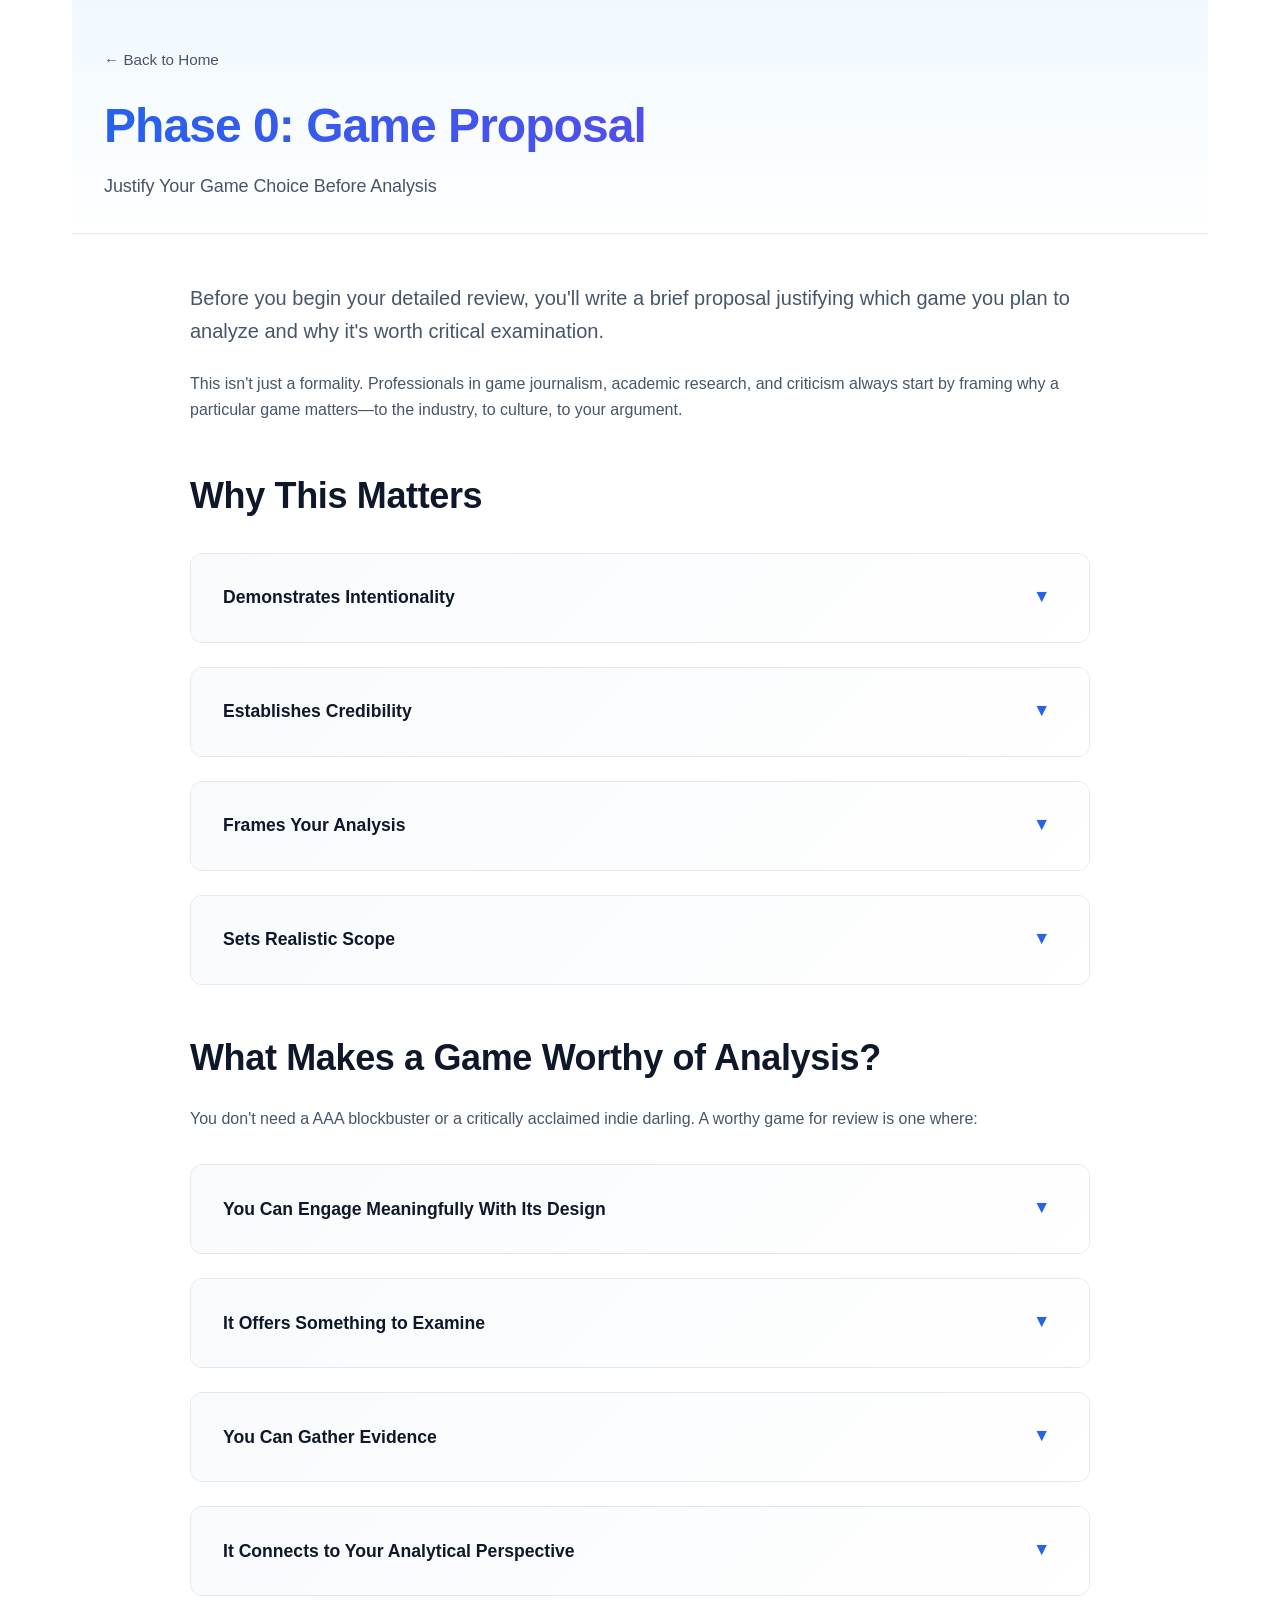
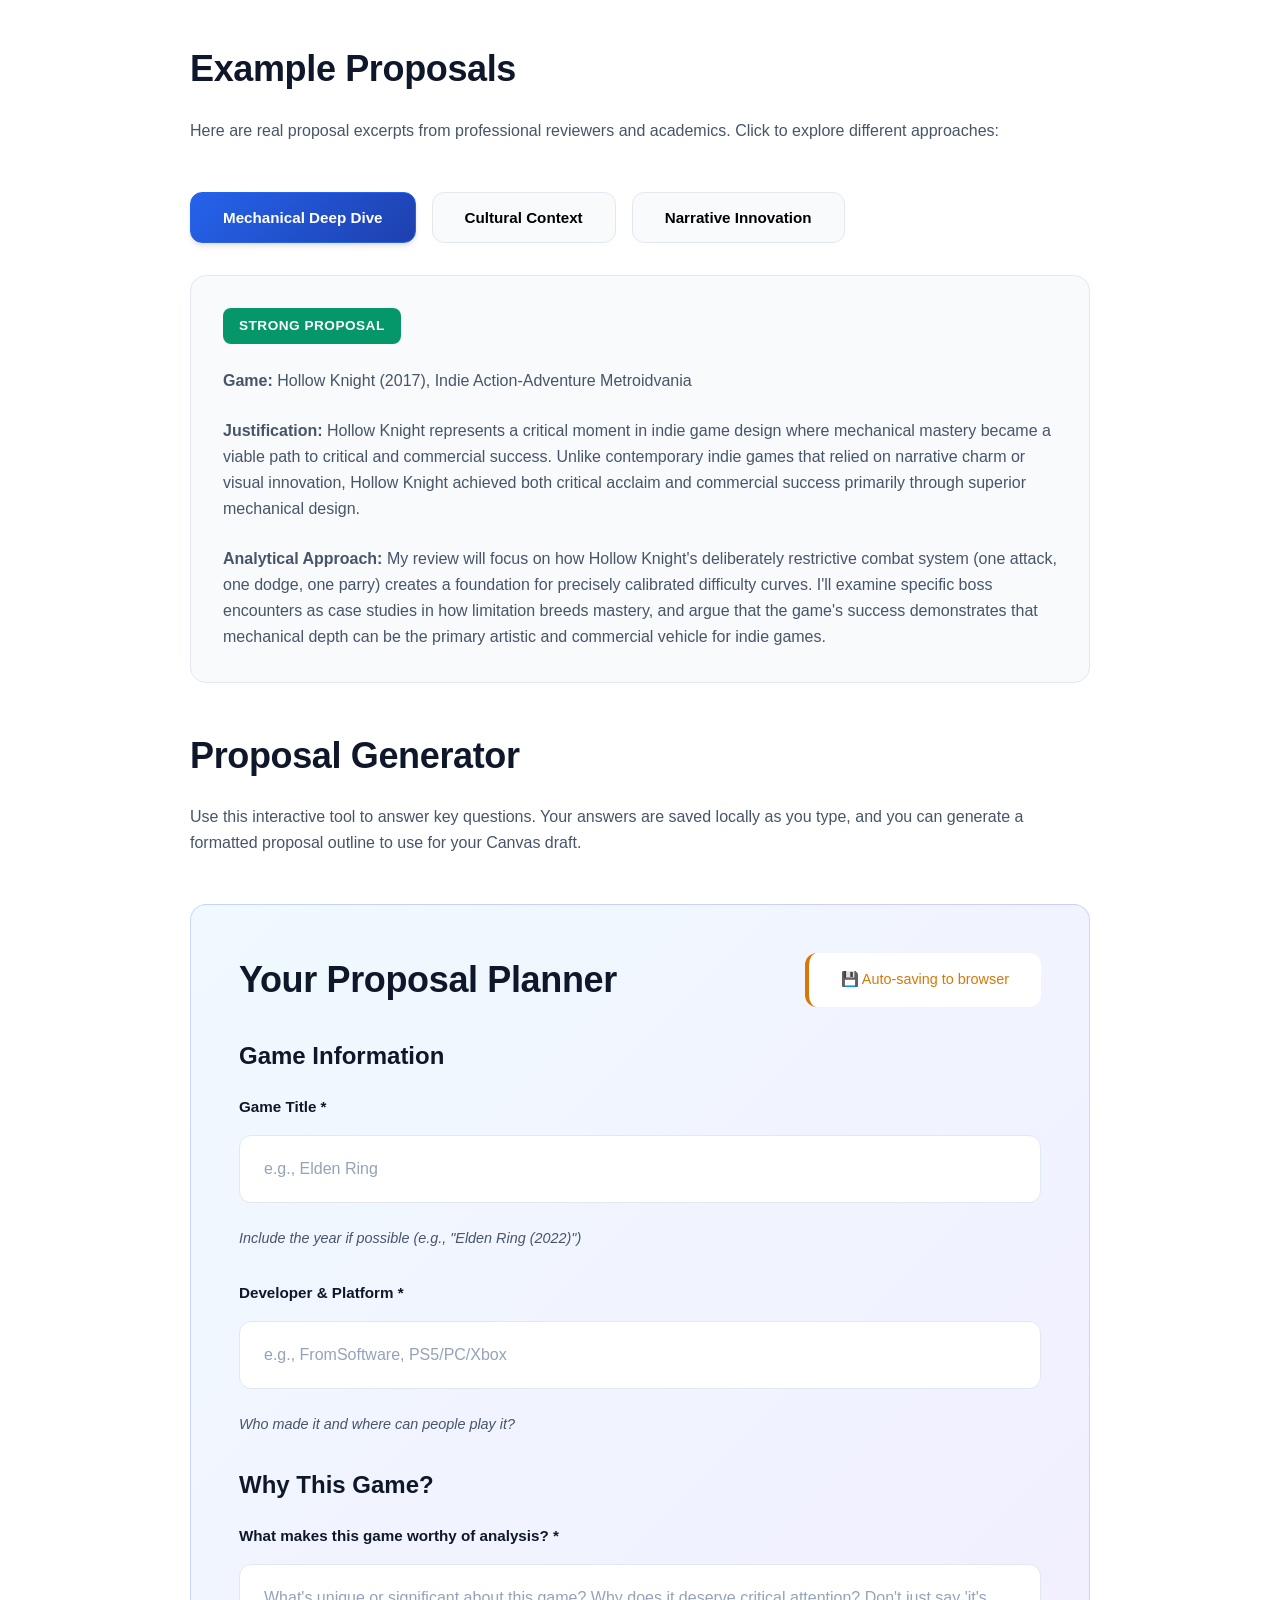
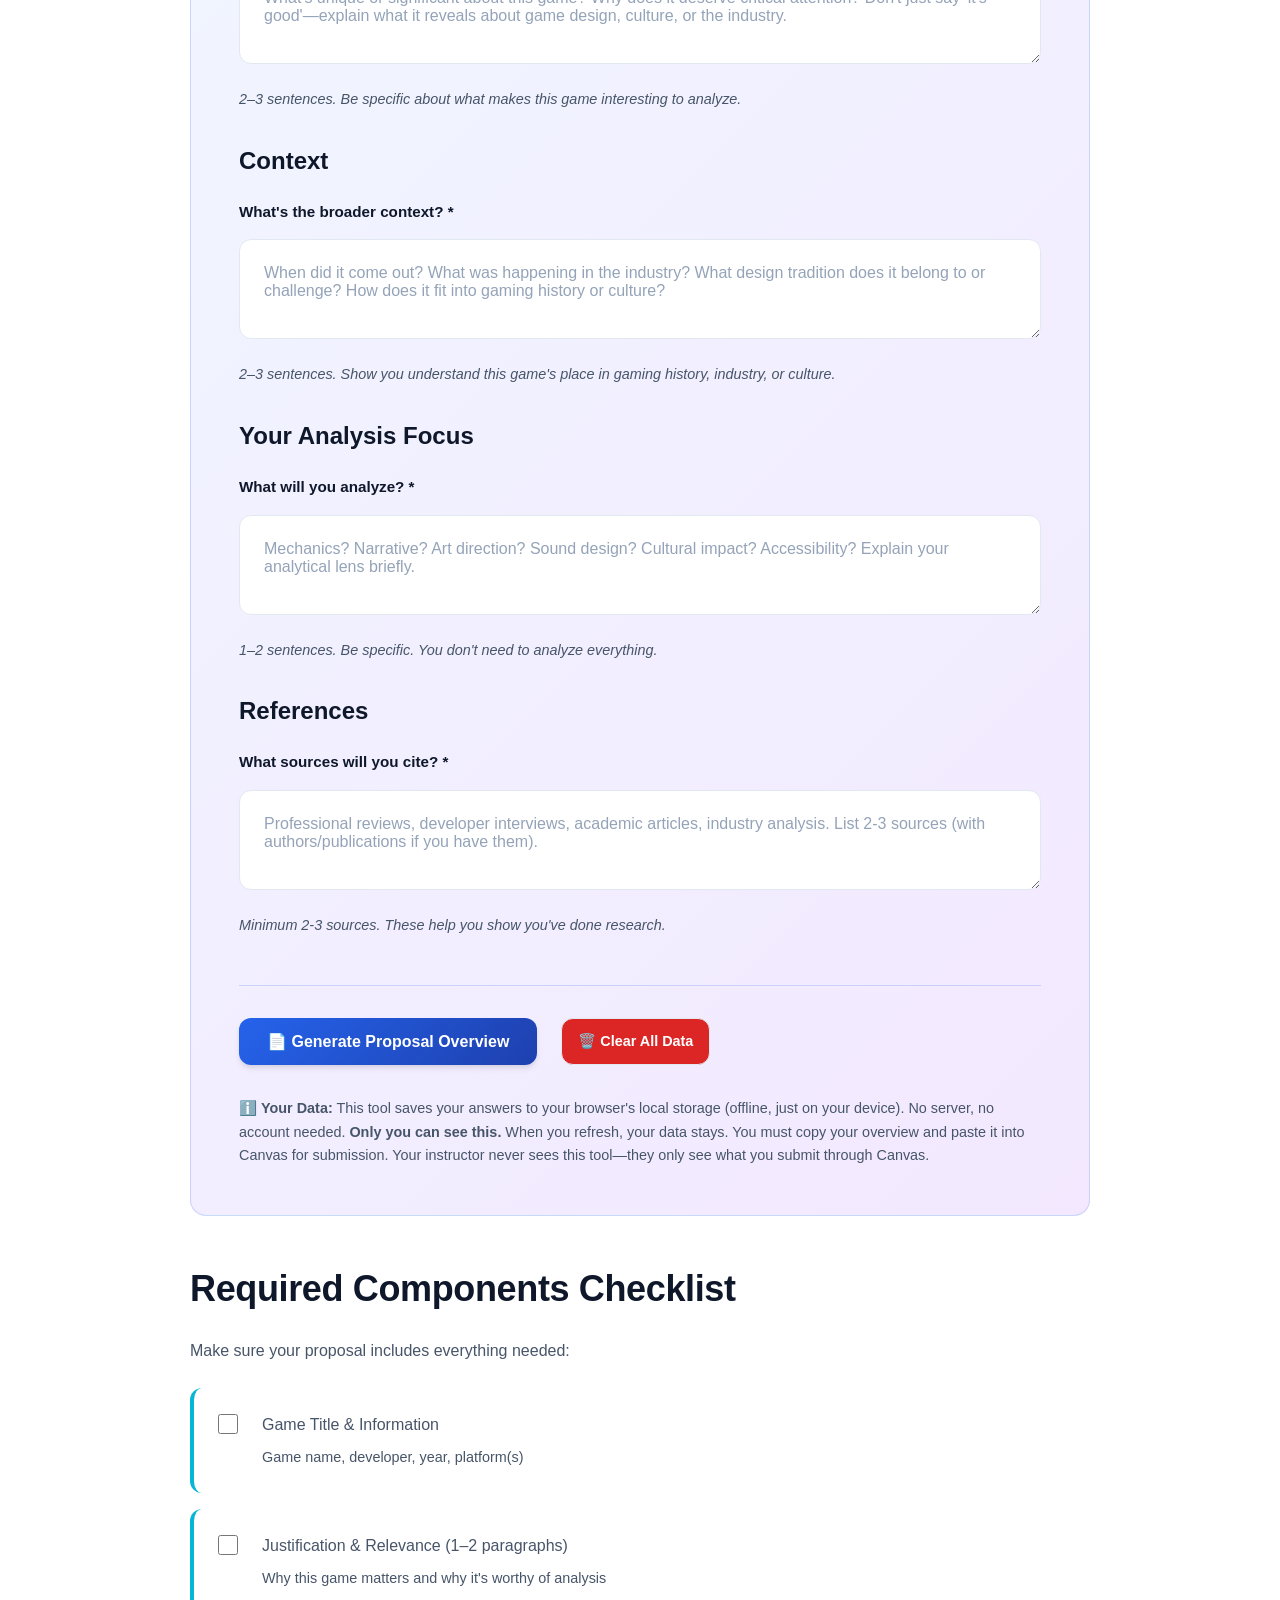
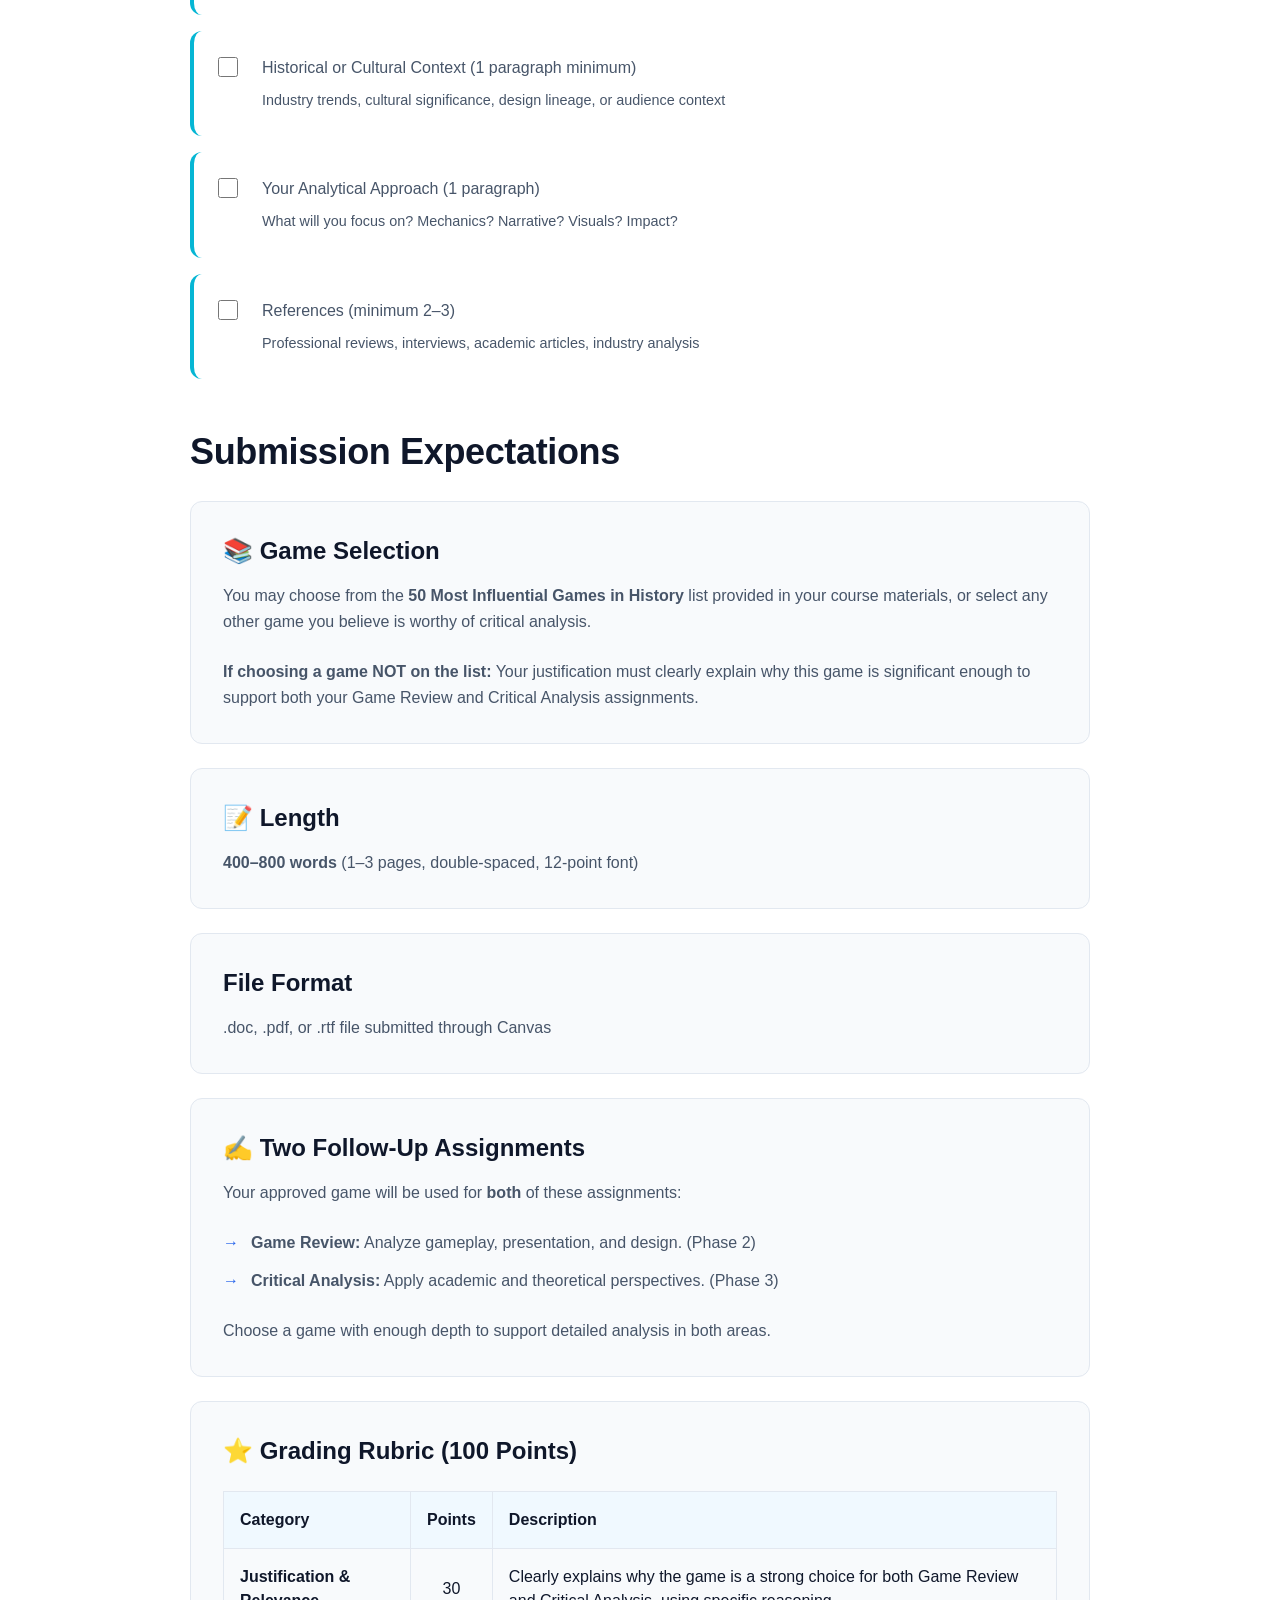
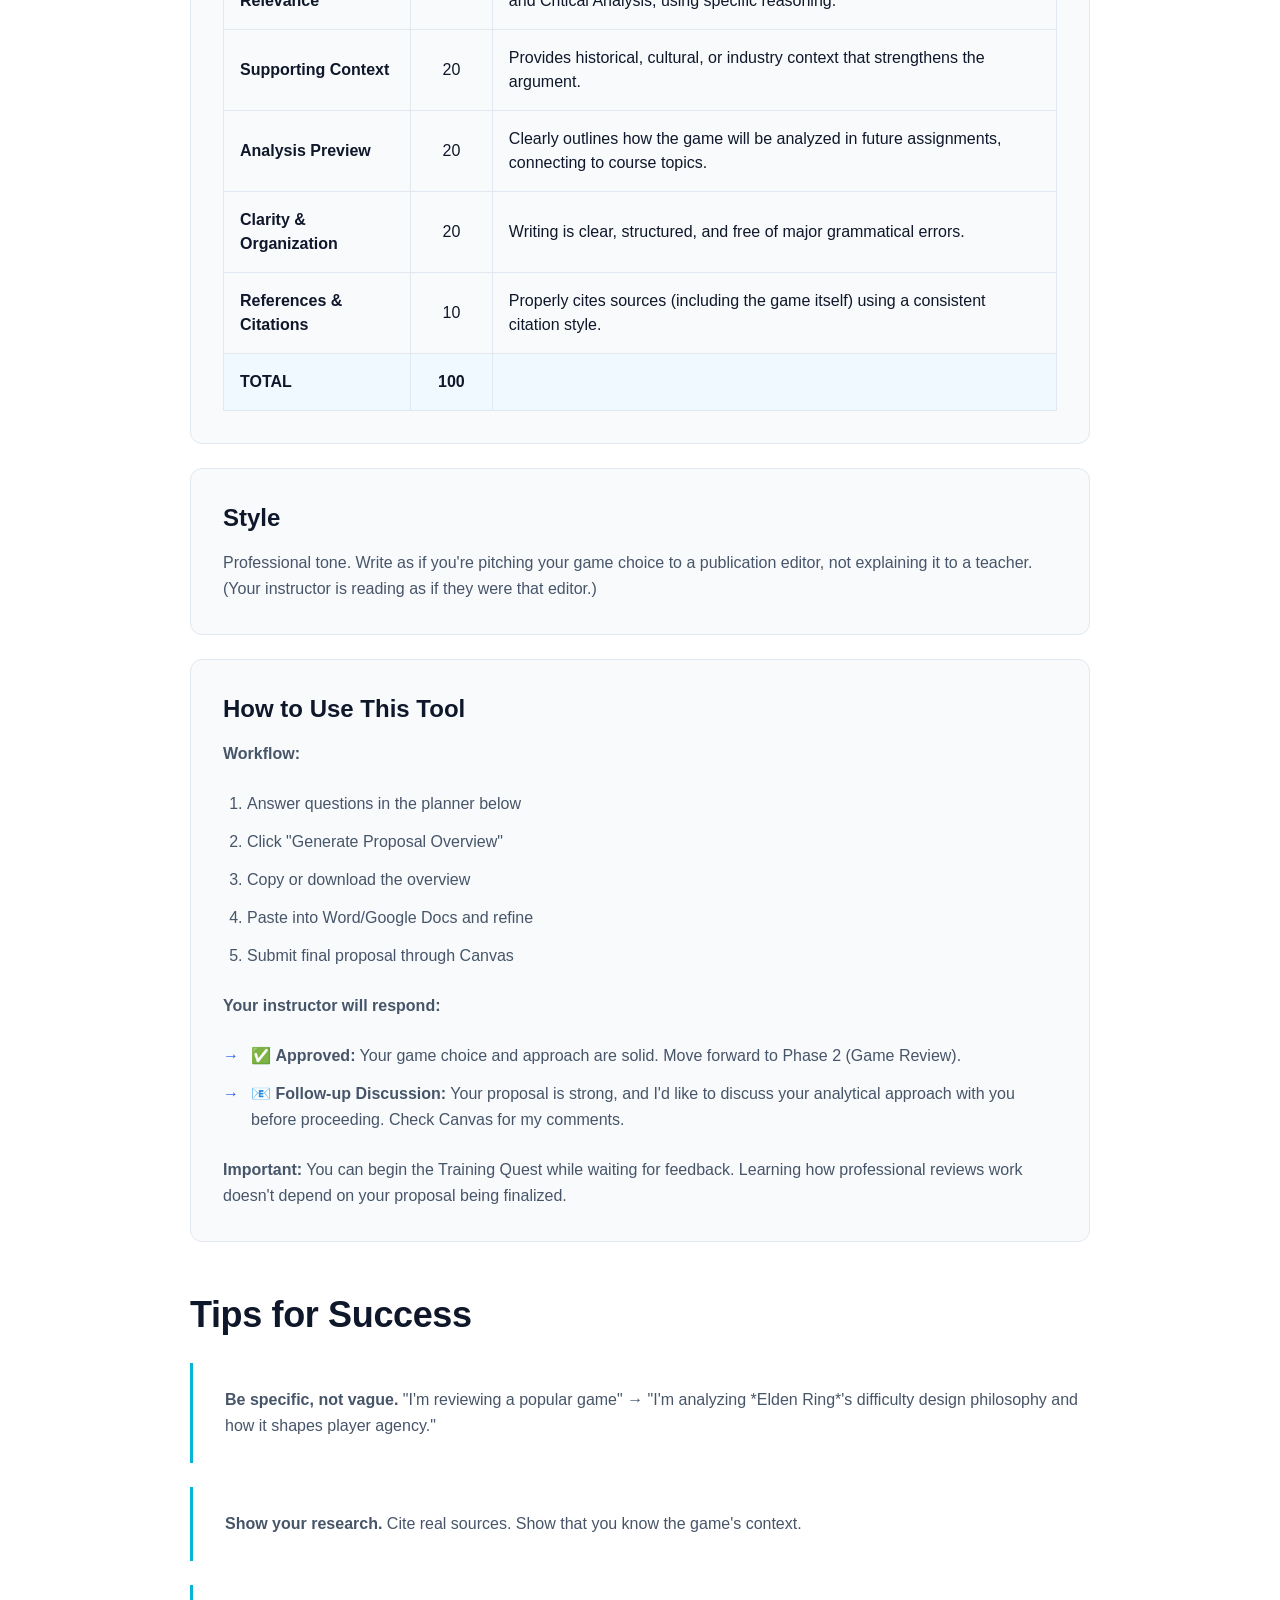
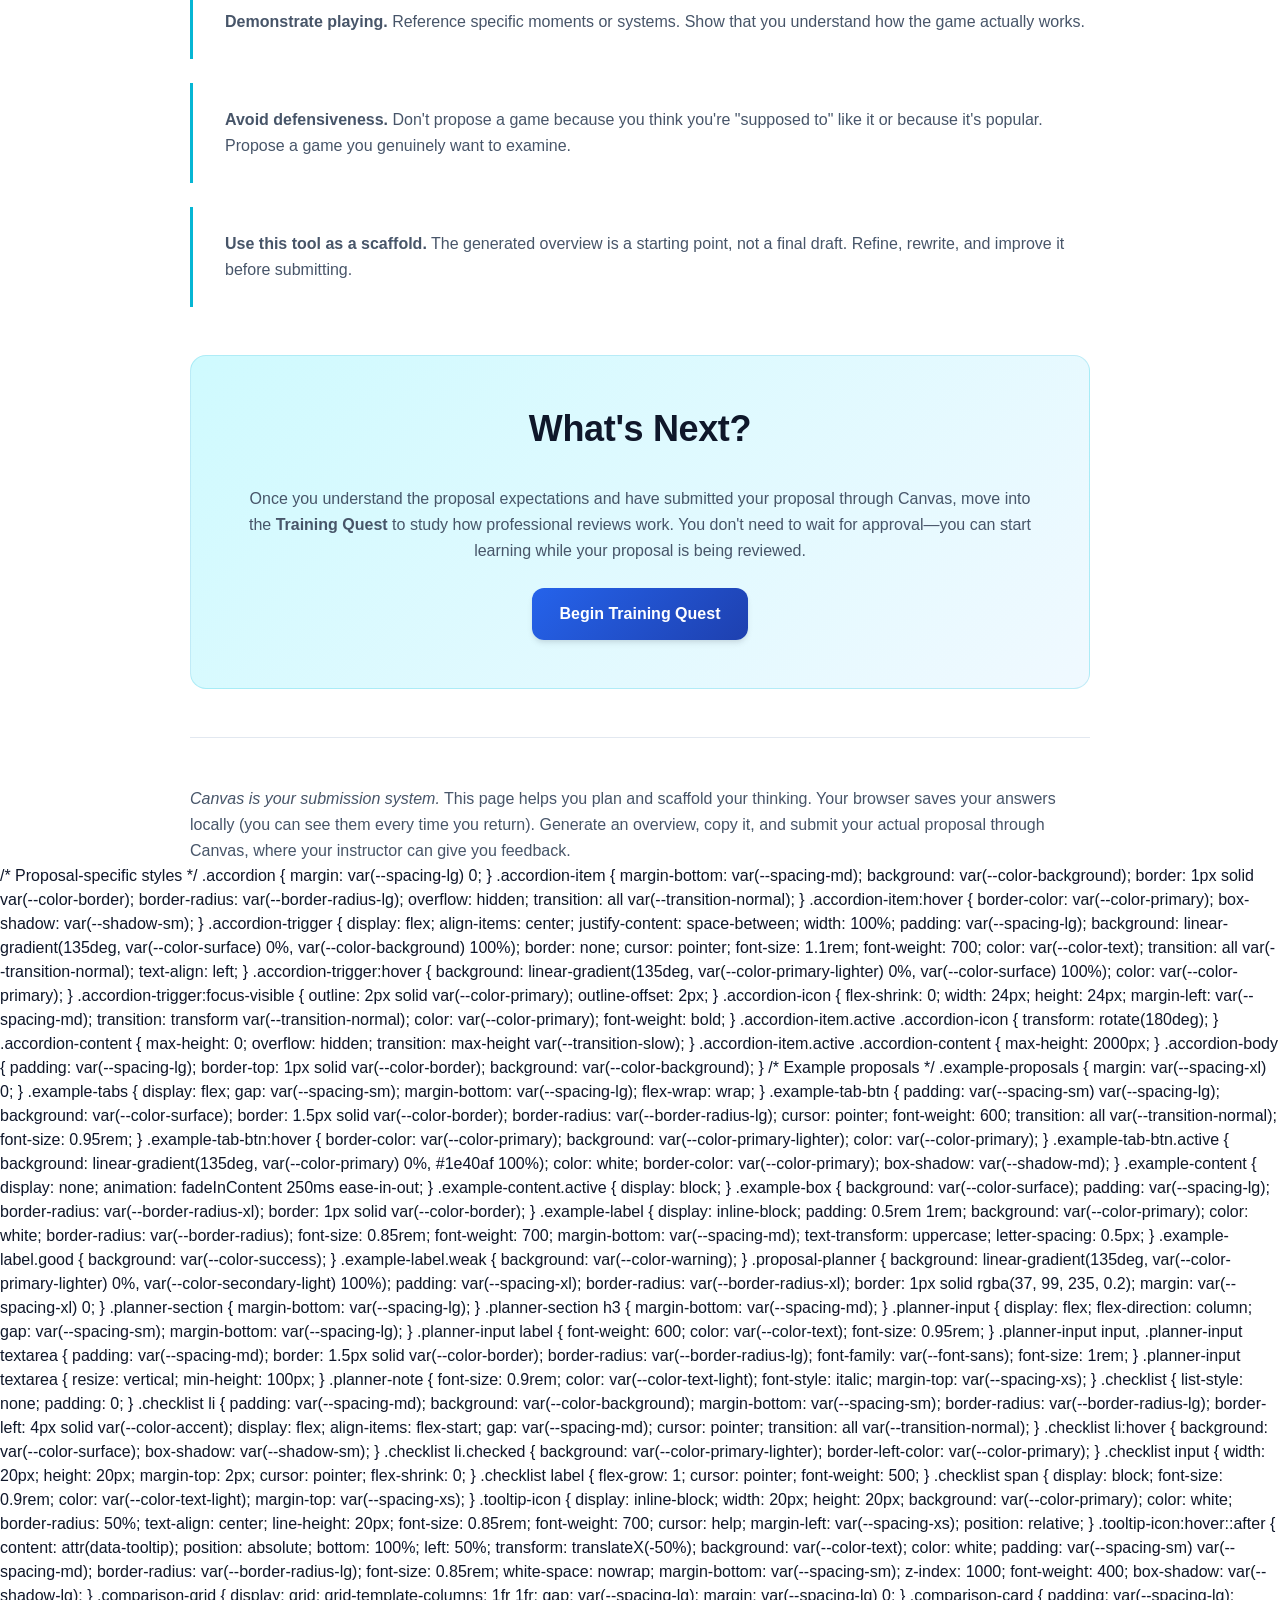
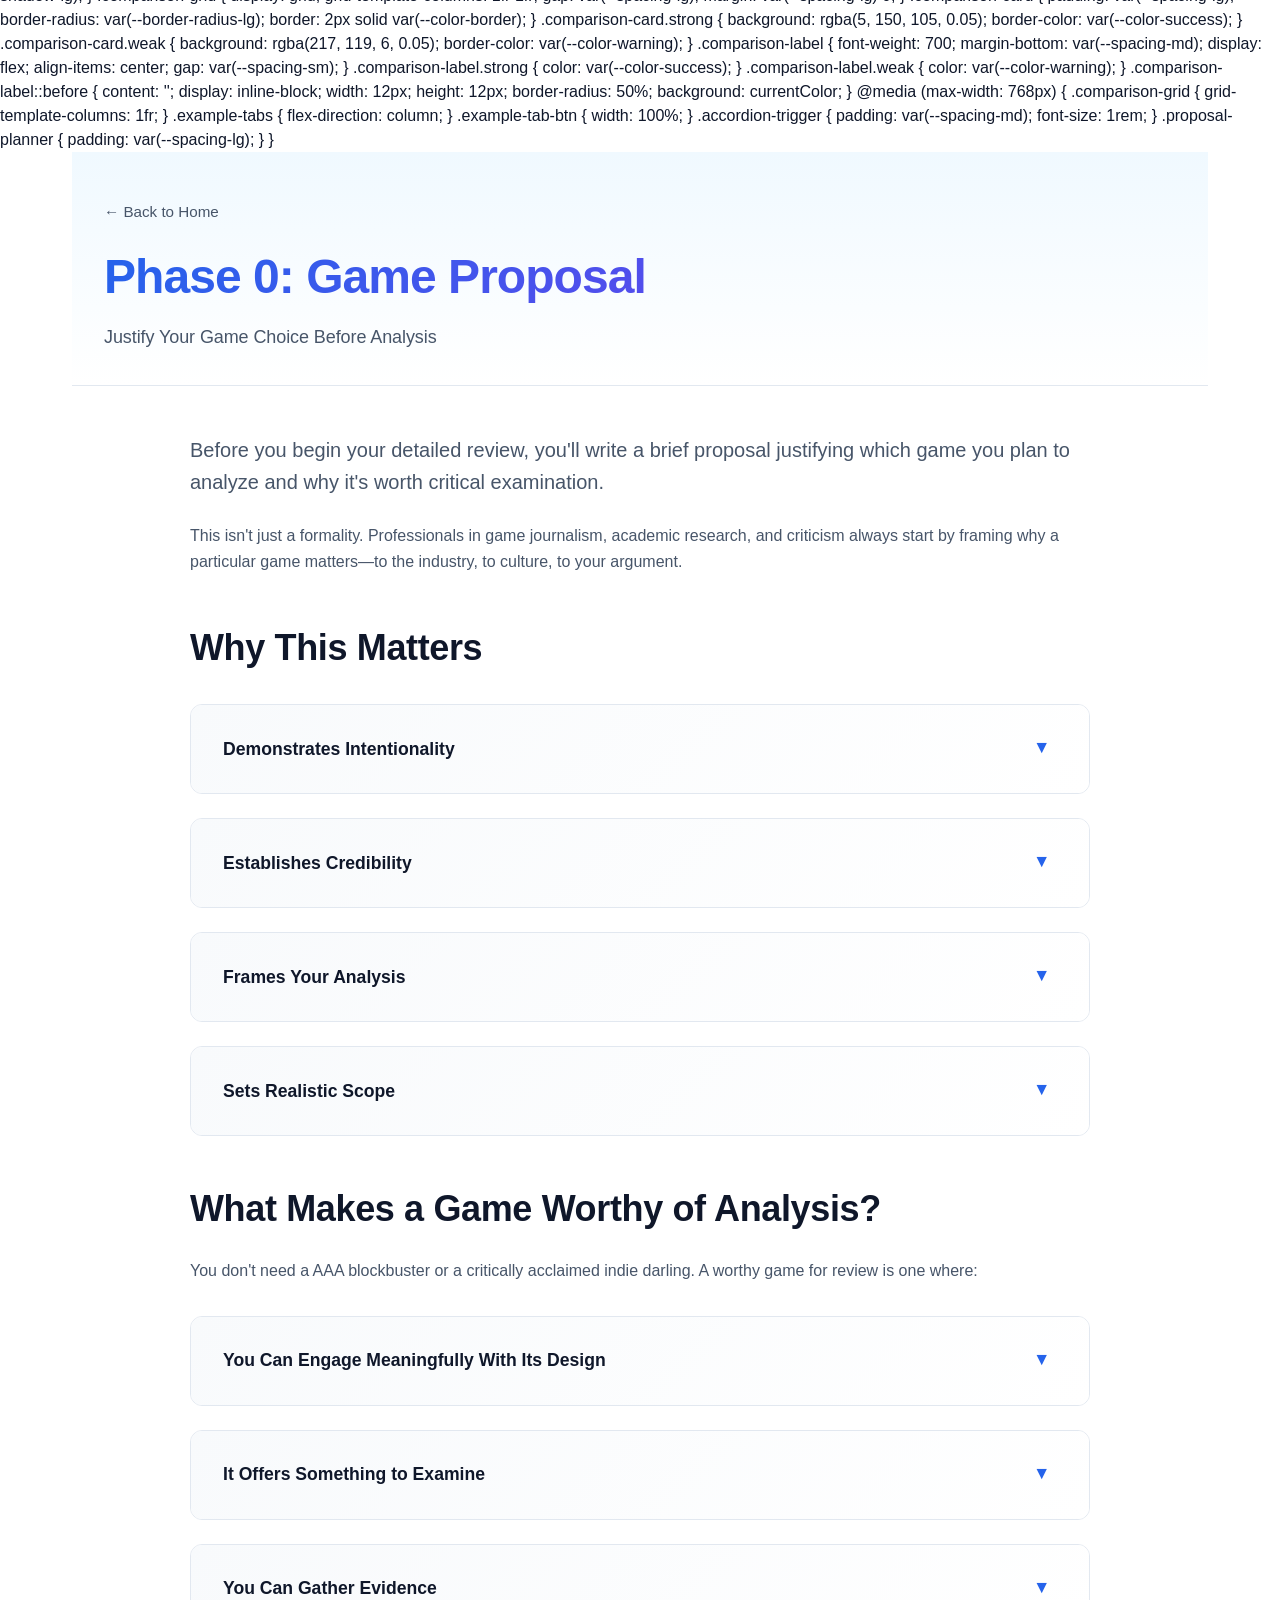
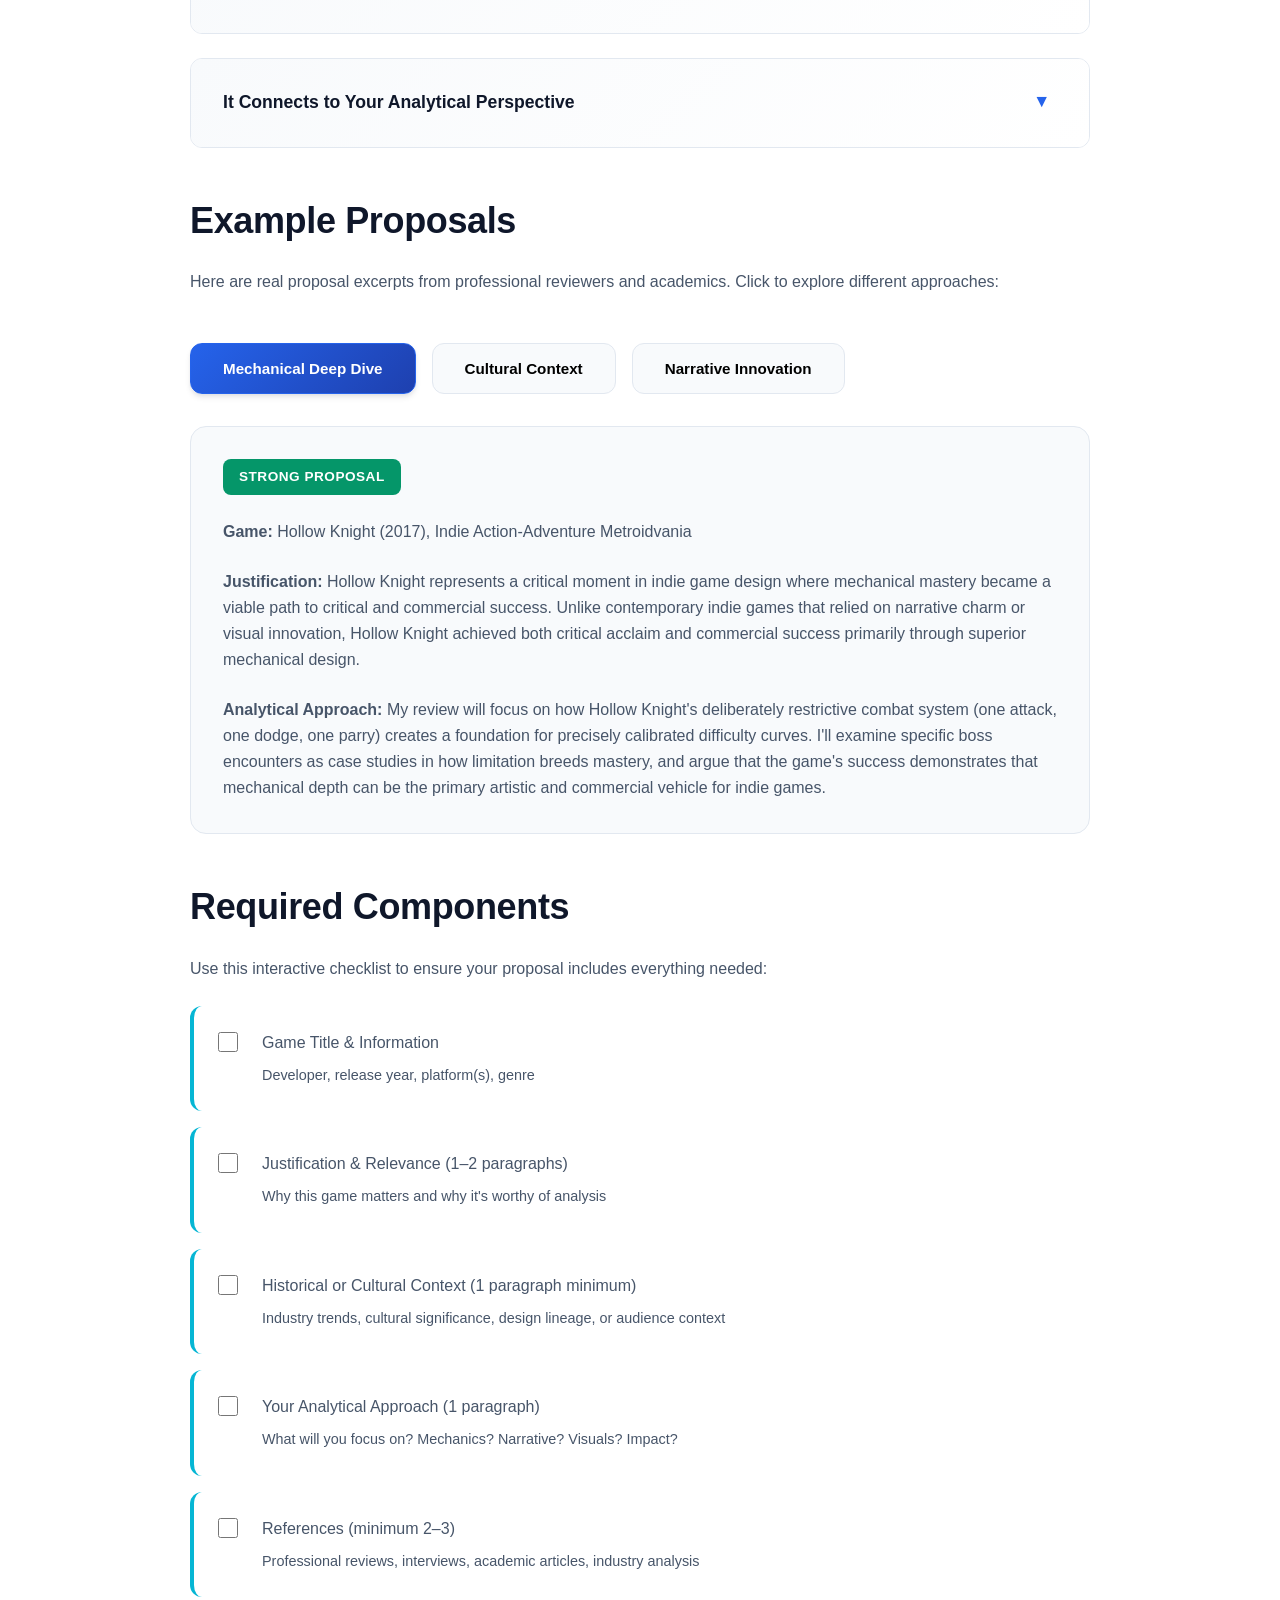
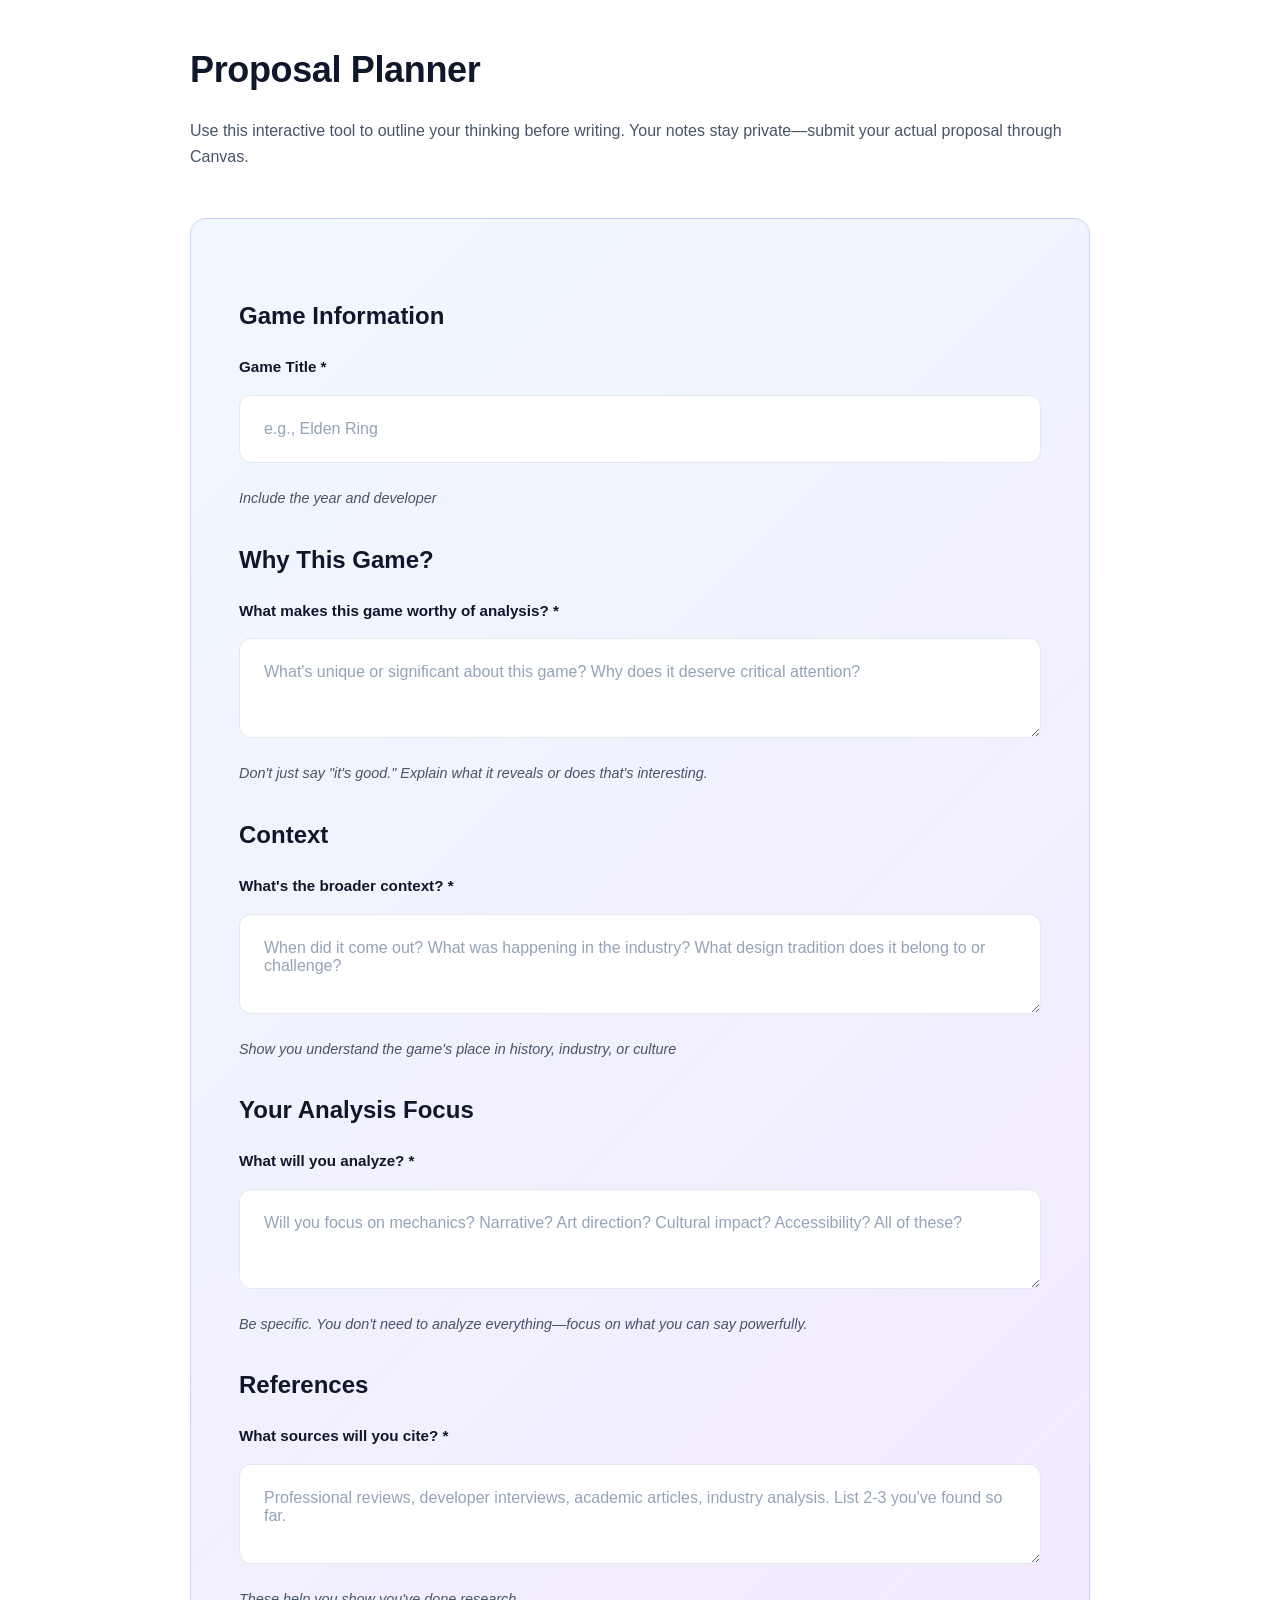
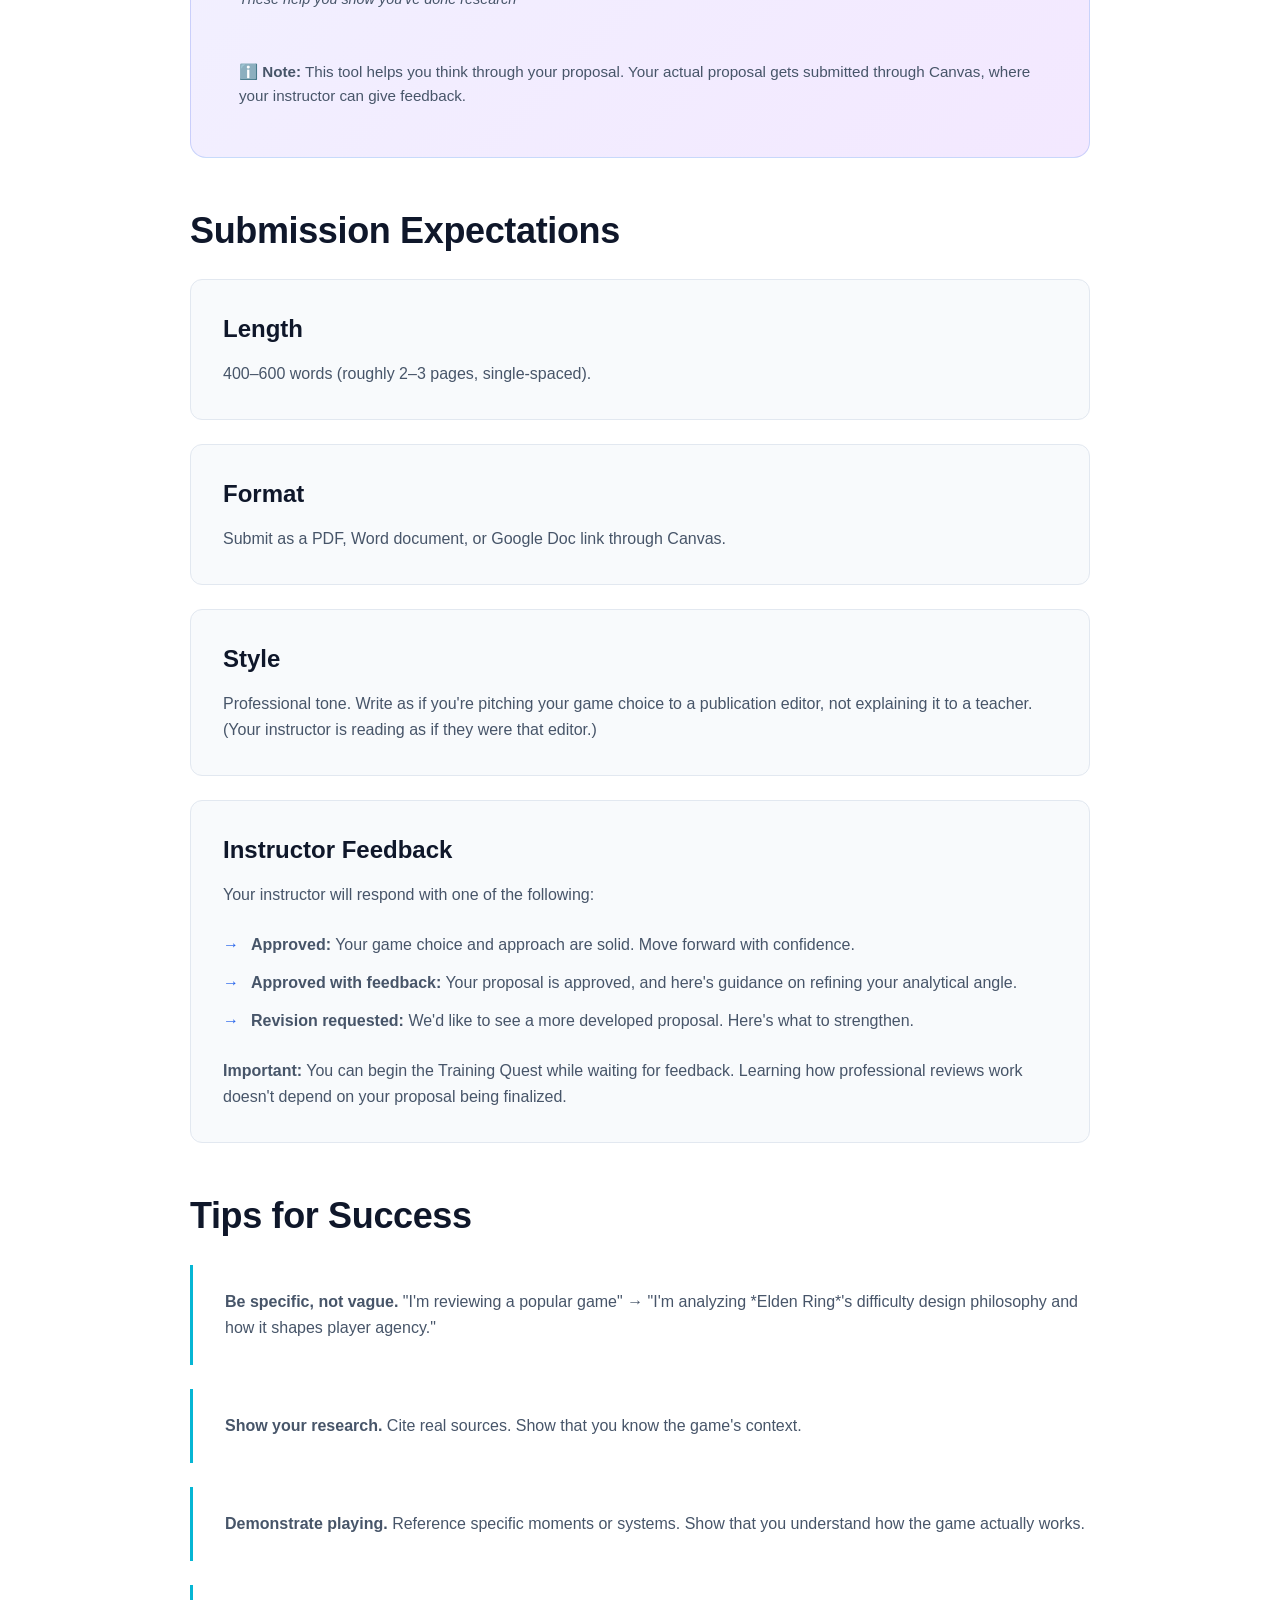
==== commit 56909fd2: "Add files via upload" ====
--- a/proposal.html
+++ b/proposal.html
@@ -865,13 +865,90 @@
                 <h2>Submission Expectations</h2>
                 
                 <div class="spec-block">
-                    <h3>Length</h3>
-                    <p>400–600 words (roughly 2–3 pages, single-spaced).</p>
+                    <h3>📚 Game Selection</h3>
+                    <p>You may choose from the <strong>50 Most Influential Games in History</strong> list provided in your course materials, or select any other game you believe is worthy of critical analysis.</p>
+                    <p><strong>If choosing a game NOT on the list:</strong> Your justification must clearly explain why this game is significant enough to support both your Game Review and Critical Analysis assignments.</p>
                 </div>
 
                 <div class="spec-block">
-                    <h3>Format</h3>
-                    <p>Submit as a PDF, Word document, or Google Doc link through Canvas.</p>
+                    <h3>📝 Length</h3>
+                    <p><strong>400–800 words</strong> (1–3 pages, double-spaced, 12-point font)</p>
+                </div>
+
+                <div class="spec-block">
+                    <h3>File Format</h3>
+                    <p>.doc, .pdf, or .rtf file submitted through Canvas</p>
+                </div>
+
+                <div class="spec-block">
+                    <h3>✍️ Two Follow-Up Assignments</h3>
+                    <p>Your approved game will be used for <strong>both</strong> of these assignments:</p>
+                    <ul class="simple-list">
+                        <li><strong>Game Review:</strong> Analyze gameplay, presentation, and design. (Phase 2)</li>
+                        <li><strong>Critical Analysis:</strong> Apply academic and theoretical perspectives. (Phase 3)</li>
+                    </ul>
+                    <p>Choose a game with enough depth to support detailed analysis in both areas.</p>
+                </div>
+
+                <div class="spec-block">
+                    <h3>⭐ Grading Rubric (100 Points)</h3>
+                    <table style="width: 100%; border-collapse: collapse; margin-top: var(--spacing-md);">
+                        <tr style="background: var(--color-primary-lighter);">
+                            <th style="text-align: left; padding: var(--spacing-sm); border: 1px solid var(--color-border);">Category</th>
+                            <th style="text-align: center; padding: var(--spacing-sm); border: 1px solid var(--color-border);">Points</th>
+                            <th style="text-align: left; padding: var(--spacing-sm); border: 1px solid var(--color-border);">Description</th>
+                        </tr>
+                        <tr>
+                            <td style="padding: var(--spacing-sm); border: 1px solid var(--color-border);">
+                                <strong>Justification & Relevance</strong>
+                            </td>
+                            <td style="text-align: center; padding: var(--spacing-sm); border: 1px solid var(--color-border);">30</td>
+                            <td style="padding: var(--spacing-sm); border: 1px solid var(--color-border);">
+                                Clearly explains why the game is a strong choice for both Game Review and Critical Analysis, using specific reasoning.
+                            </td>
+                        </tr>
+                        <tr style="background: var(--color-surface);">
+                            <td style="padding: var(--spacing-sm); border: 1px solid var(--color-border);">
+                                <strong>Supporting Context</strong>
+                            </td>
+                            <td style="text-align: center; padding: var(--spacing-sm); border: 1px solid var(--color-border);">20</td>
+                            <td style="padding: var(--spacing-sm); border: 1px solid var(--color-border);">
+                                Provides historical, cultural, or industry context that strengthens the argument.
+                            </td>
+                        </tr>
+                        <tr>
+                            <td style="padding: var(--spacing-sm); border: 1px solid var(--color-border);">
+                                <strong>Analysis Preview</strong>
+                            </td>
+                            <td style="text-align: center; padding: var(--spacing-sm); border: 1px solid var(--color-border);">20</td>
+                            <td style="padding: var(--spacing-sm); border: 1px solid var(--color-border);">
+                                Clearly outlines how the game will be analyzed in future assignments, connecting to course topics.
+                            </td>
+                        </tr>
+                        <tr style="background: var(--color-surface);">
+                            <td style="padding: var(--spacing-sm); border: 1px solid var(--color-border);">
+                                <strong>Clarity & Organization</strong>
+                            </td>
+                            <td style="text-align: center; padding: var(--spacing-sm); border: 1px solid var(--color-border);">20</td>
+                            <td style="padding: var(--spacing-sm); border: 1px solid var(--color-border);">
+                                Writing is clear, structured, and free of major grammatical errors.
+                            </td>
+                        </tr>
+                        <tr>
+                            <td style="padding: var(--spacing-sm); border: 1px solid var(--color-border);">
+                                <strong>References & Citations</strong>
+                            </td>
+                            <td style="text-align: center; padding: var(--spacing-sm); border: 1px solid var(--color-border);">10</td>
+                            <td style="padding: var(--spacing-sm); border: 1px solid var(--color-border);">
+                                Properly cites sources (including the game itself) using a consistent citation style.
+                            </td>
+                        </tr>
+                        <tr style="background: var(--color-primary-lighter); font-weight: bold;">
+                            <td style="padding: var(--spacing-sm); border: 1px solid var(--color-border);">TOTAL</td>
+                            <td style="text-align: center; padding: var(--spacing-sm); border: 1px solid var(--color-border);">100</td>
+                            <td style="padding: var(--spacing-sm); border: 1px solid var(--color-border);"></td>
+                        </tr>
+                    </table>
                 </div>
 
                 <div class="spec-block">
@@ -883,7 +960,7 @@
                     <h3>How to Use This Tool</h3>
                     <p><strong>Workflow:</strong></p>
                     <ol style="margin: var(--spacing-md) 0; padding-left: 1.5rem;">
-                        <li>Answer questions in the planner above</li>
+                        <li>Answer questions in the planner below</li>
                         <li>Click "Generate Proposal Overview"</li>
                         <li>Copy or download the overview</li>
                         <li>Paste into Word/Google Docs and refine</li>
@@ -891,9 +968,8 @@
                     </ol>
                     <p><strong>Your instructor will respond:</strong></p>
                     <ul class="simple-list">
-                        <li><strong>Approved:</strong> Your game choice and approach are solid. Move forward with confidence.</li>
-                        <li><strong>Approved with feedback:</strong> Your proposal is approved, and here's guidance on refining your analytical angle.</li>
-                        <li><strong>Revision requested:</strong> We'd like to see a more developed proposal. Here's what to strengthen.</li>
+                        <li>✅ <strong>Approved:</strong> Your game choice and approach are solid. Move forward to Phase 2 (Game Review).</li>
+                        <li>📧 <strong>Follow-up Discussion:</strong> Your proposal is strong, and I'd like to discuss your analytical approach with you before proceeding. Check Canvas for my comments.</li>
                     </ul>
                     <p><strong>Important:</strong> You can begin the Training Quest while waiting for feedback. Learning how professional reviews work doesn't depend on your proposal being finalized.</p>
                 </div>
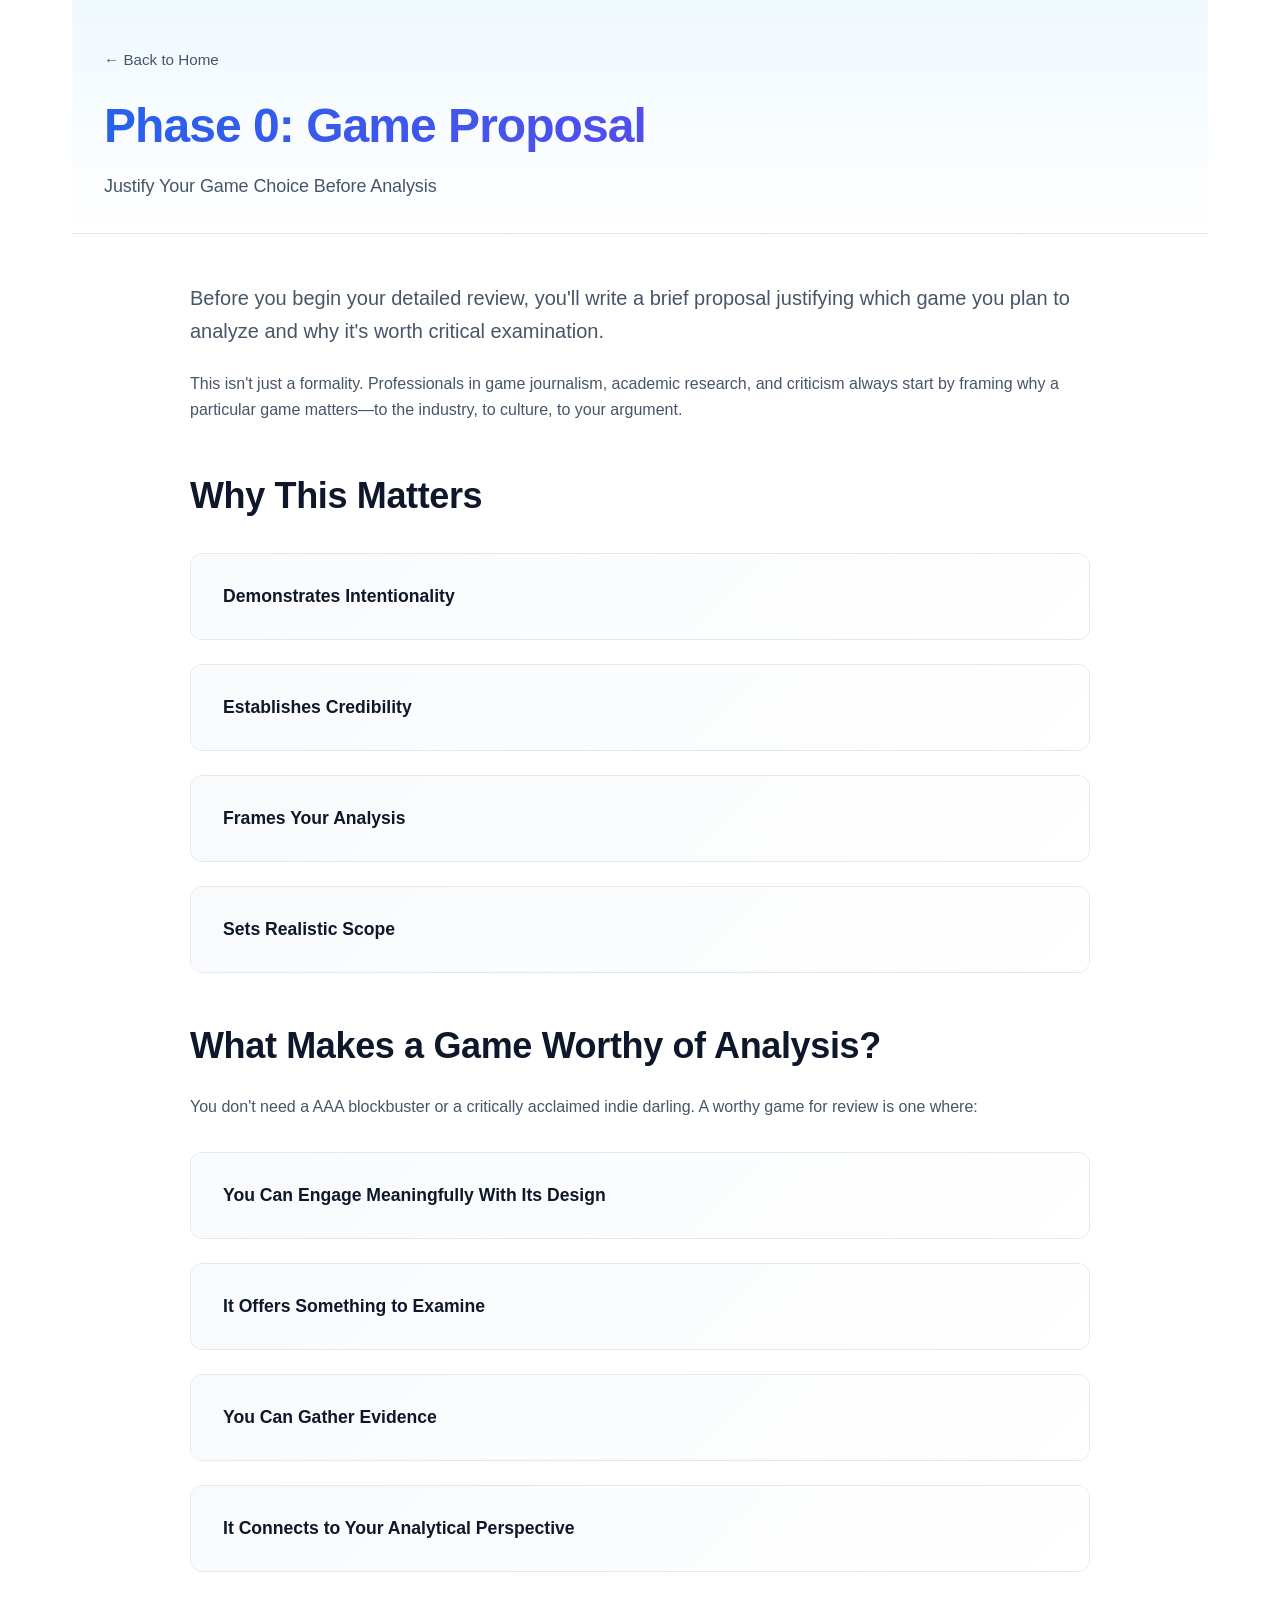
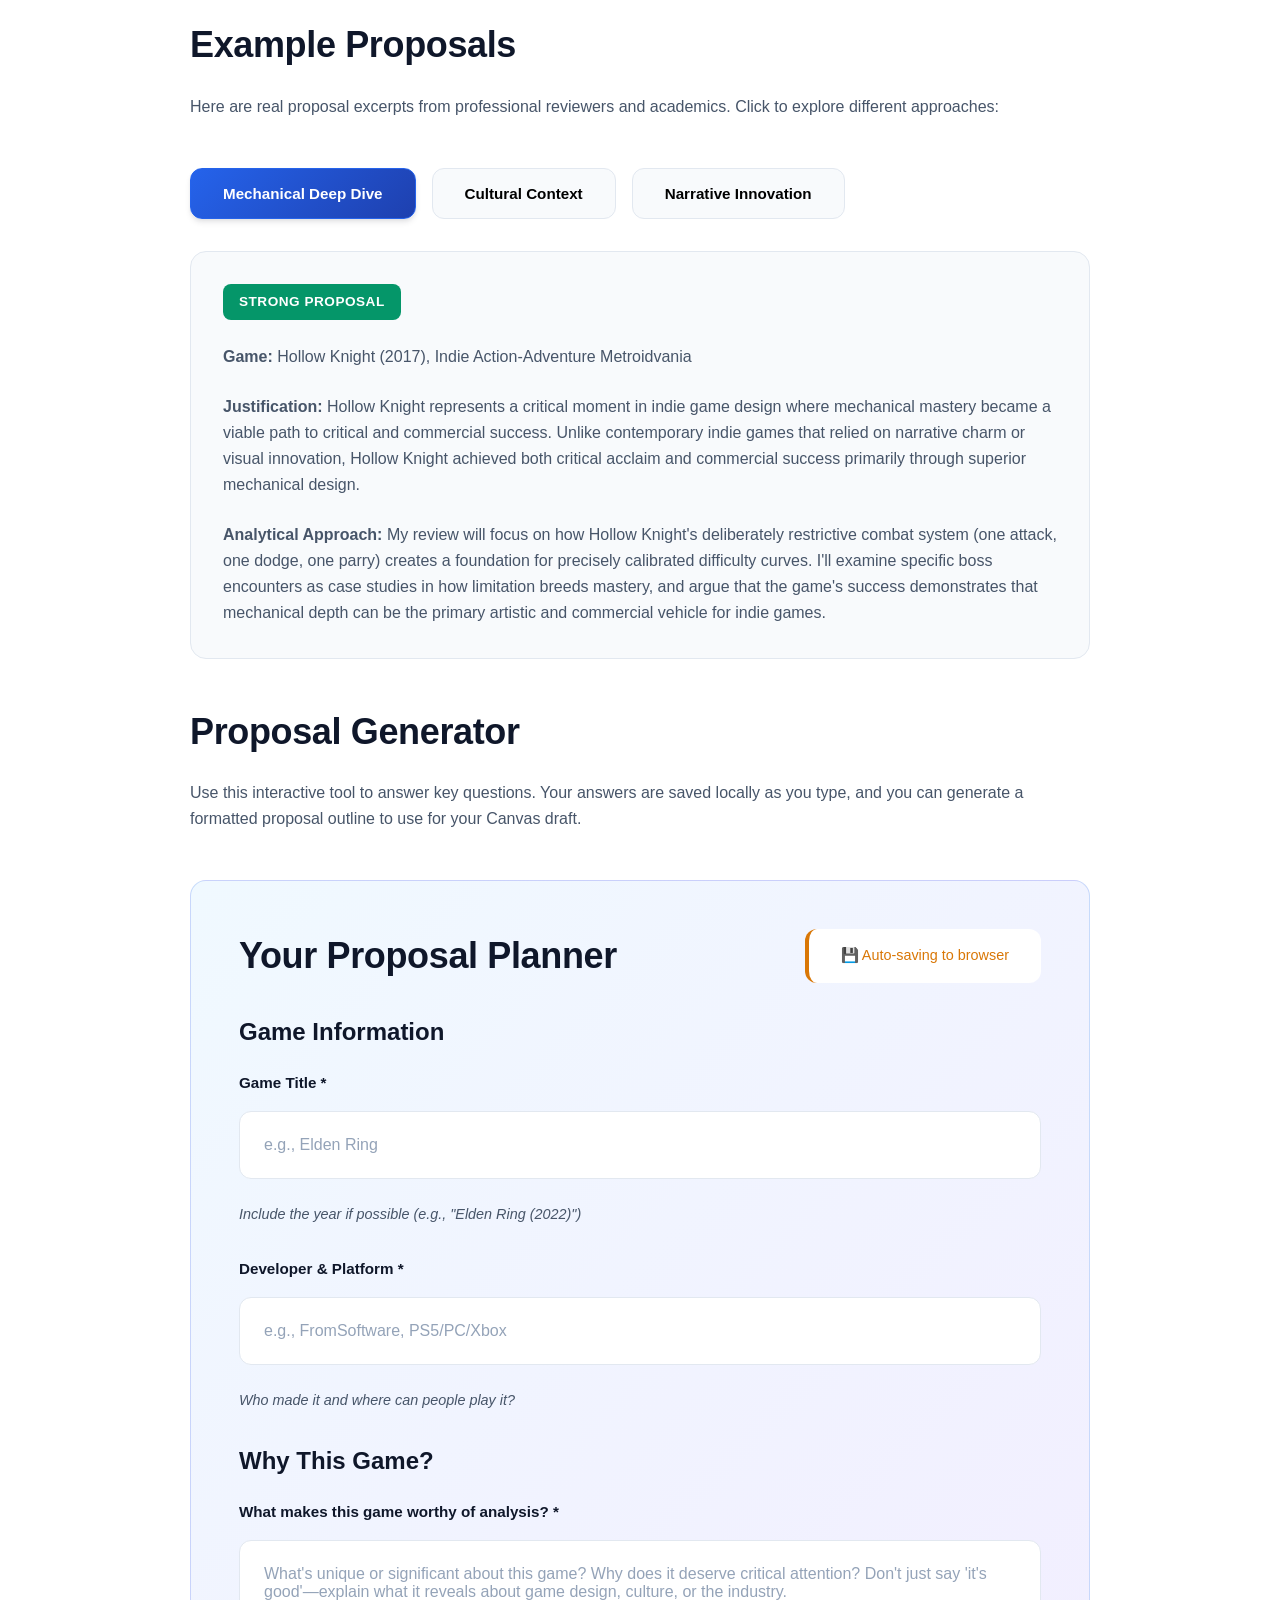
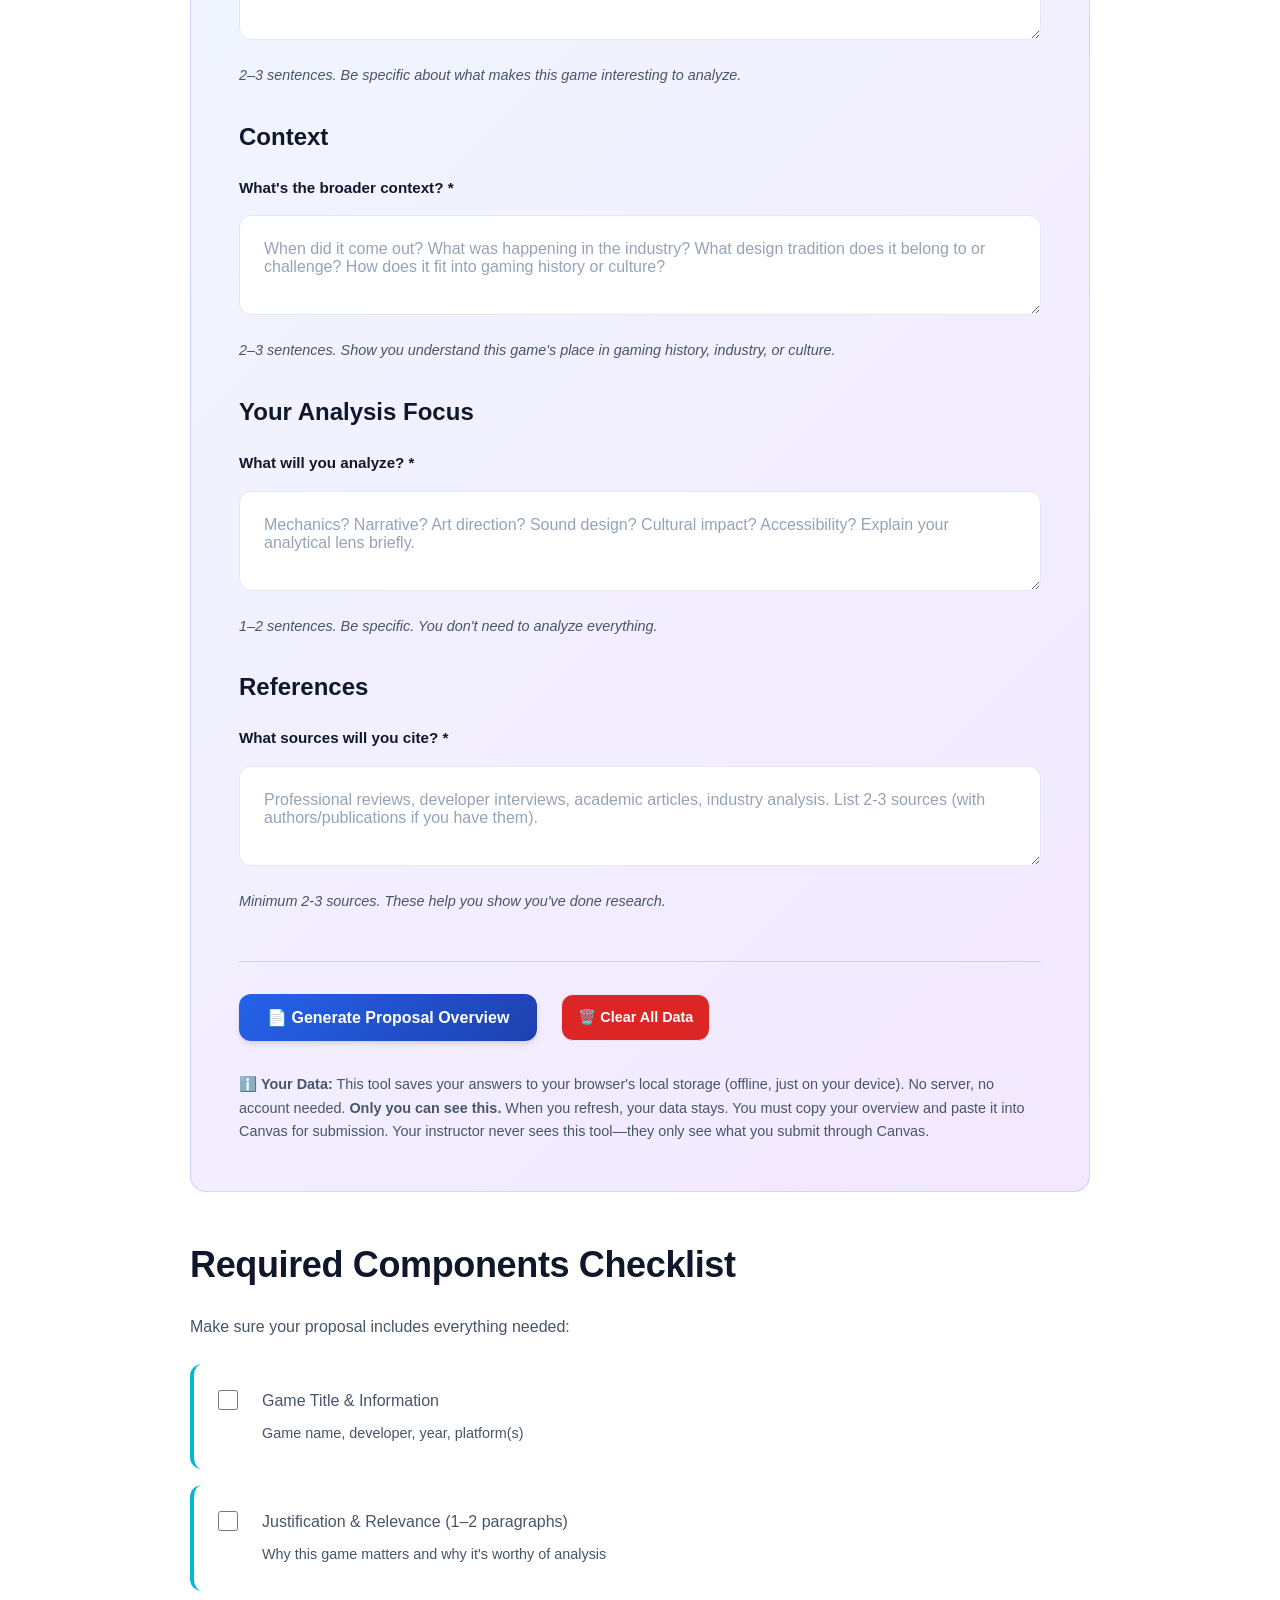
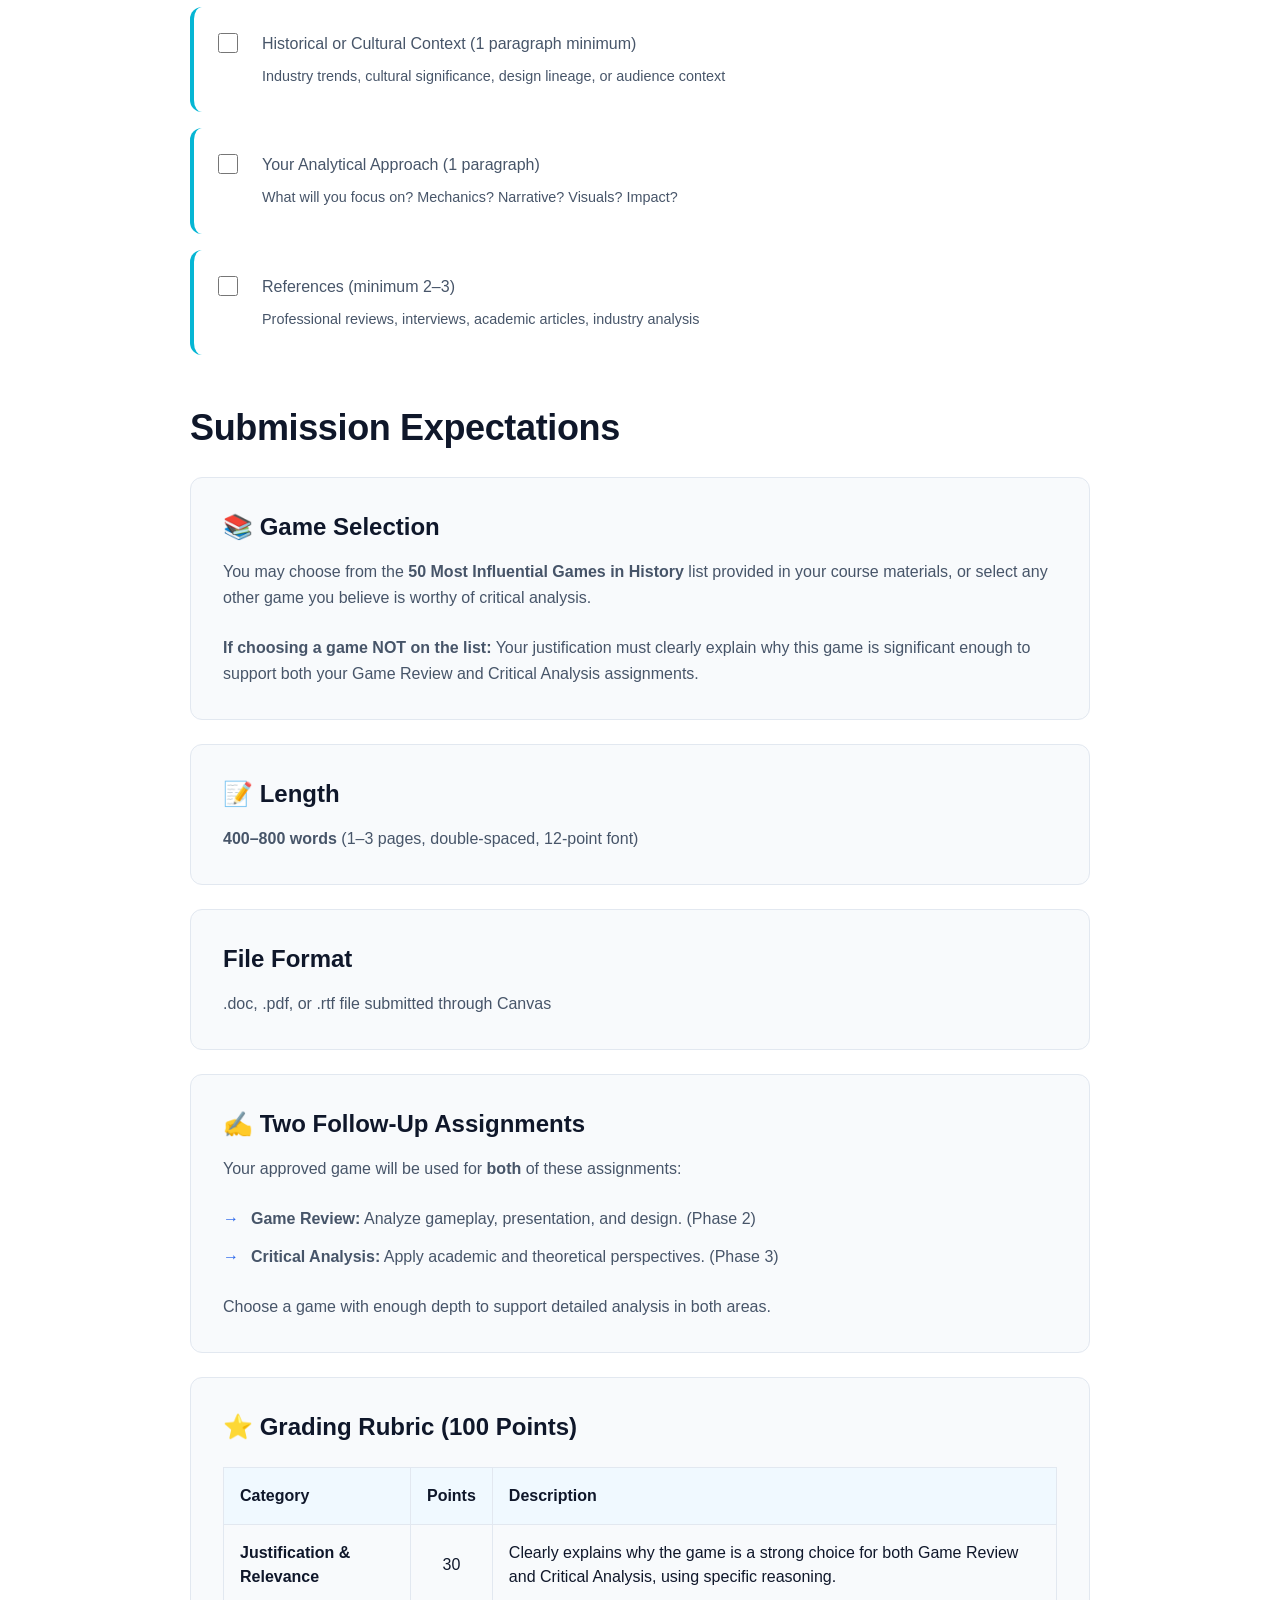
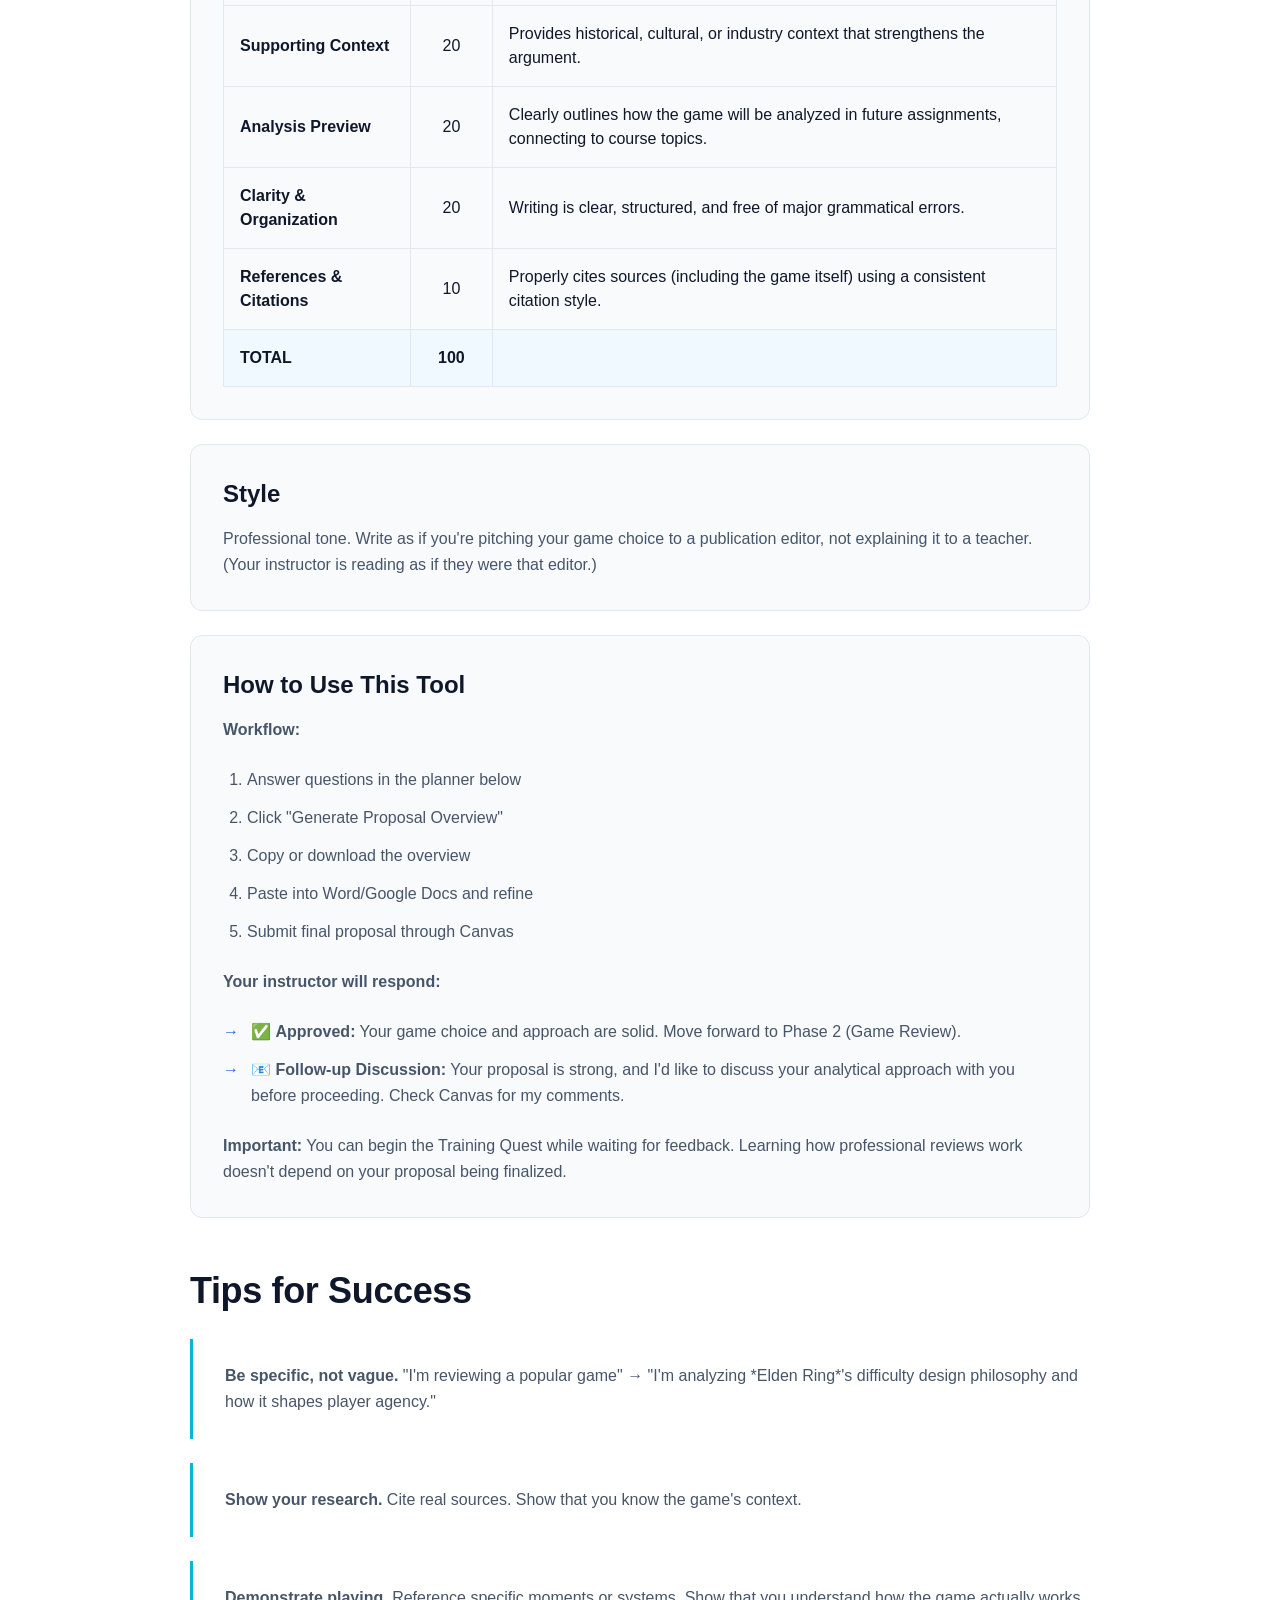
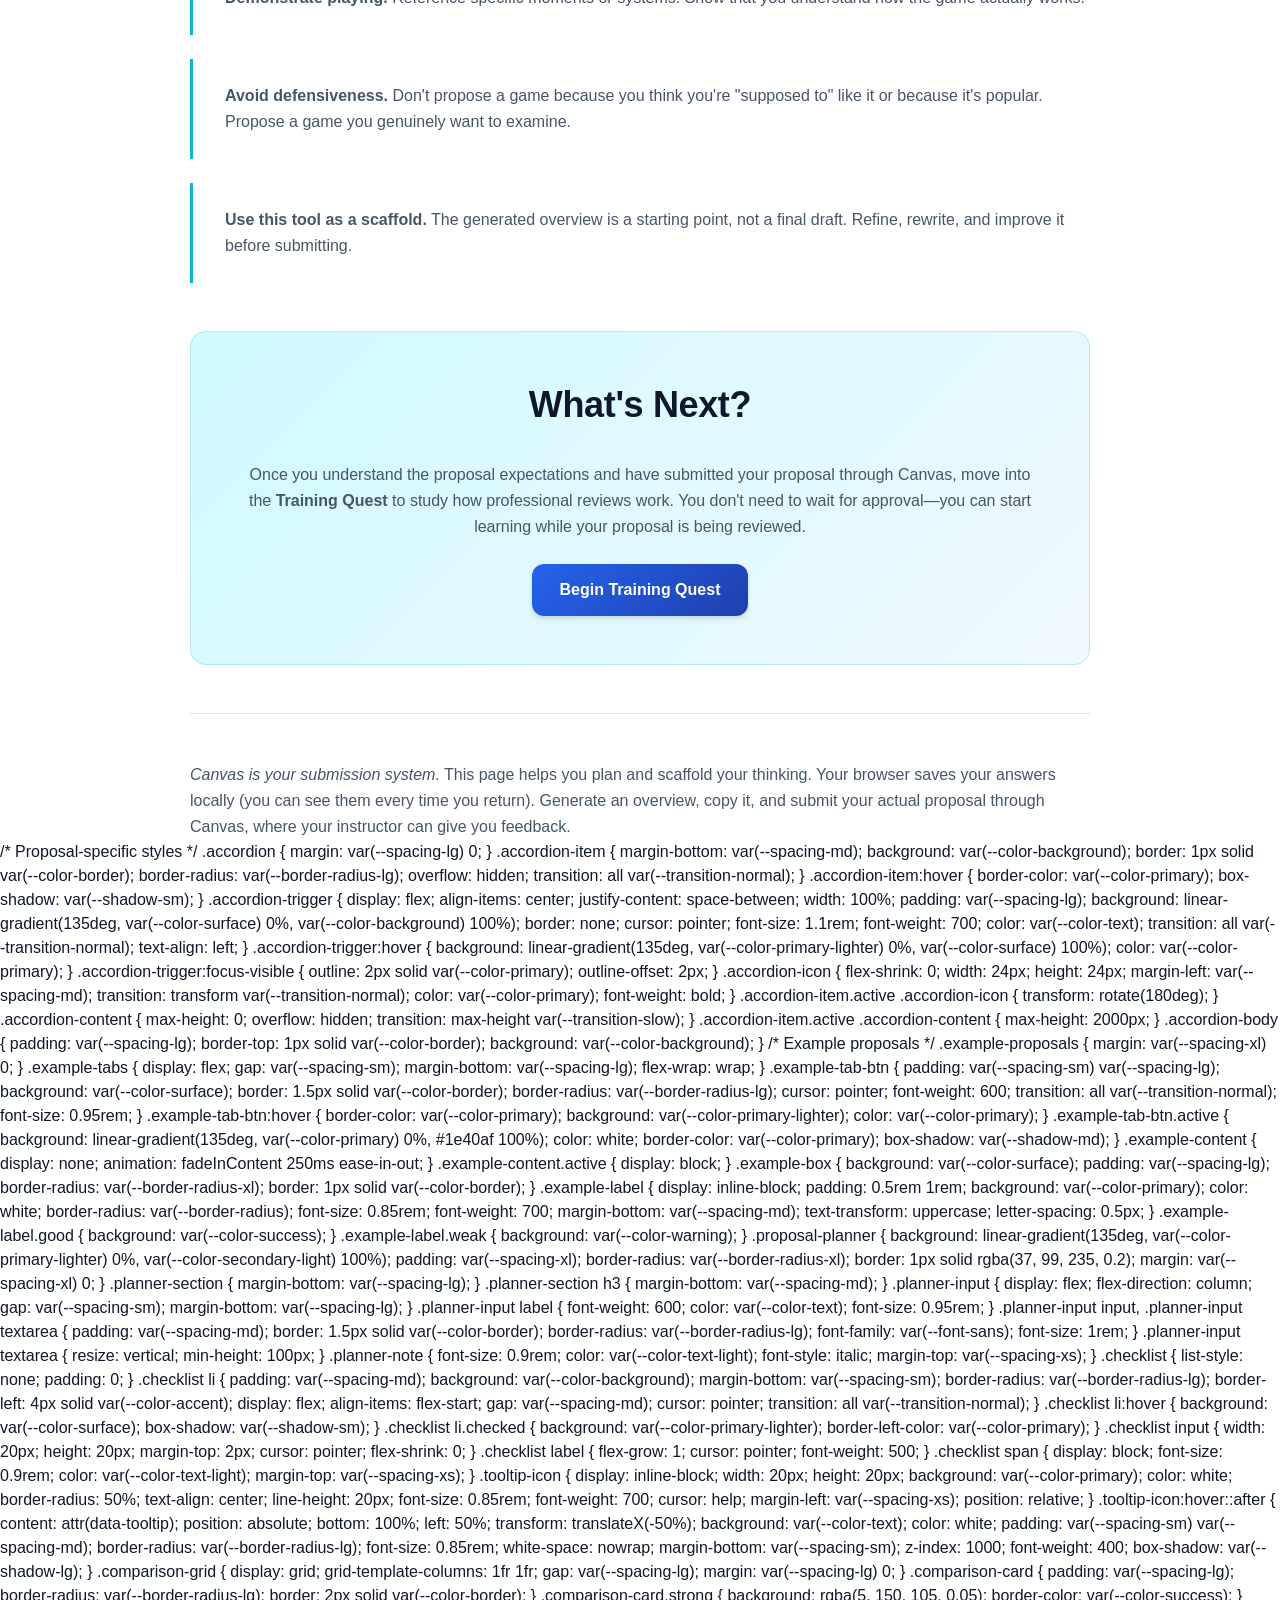
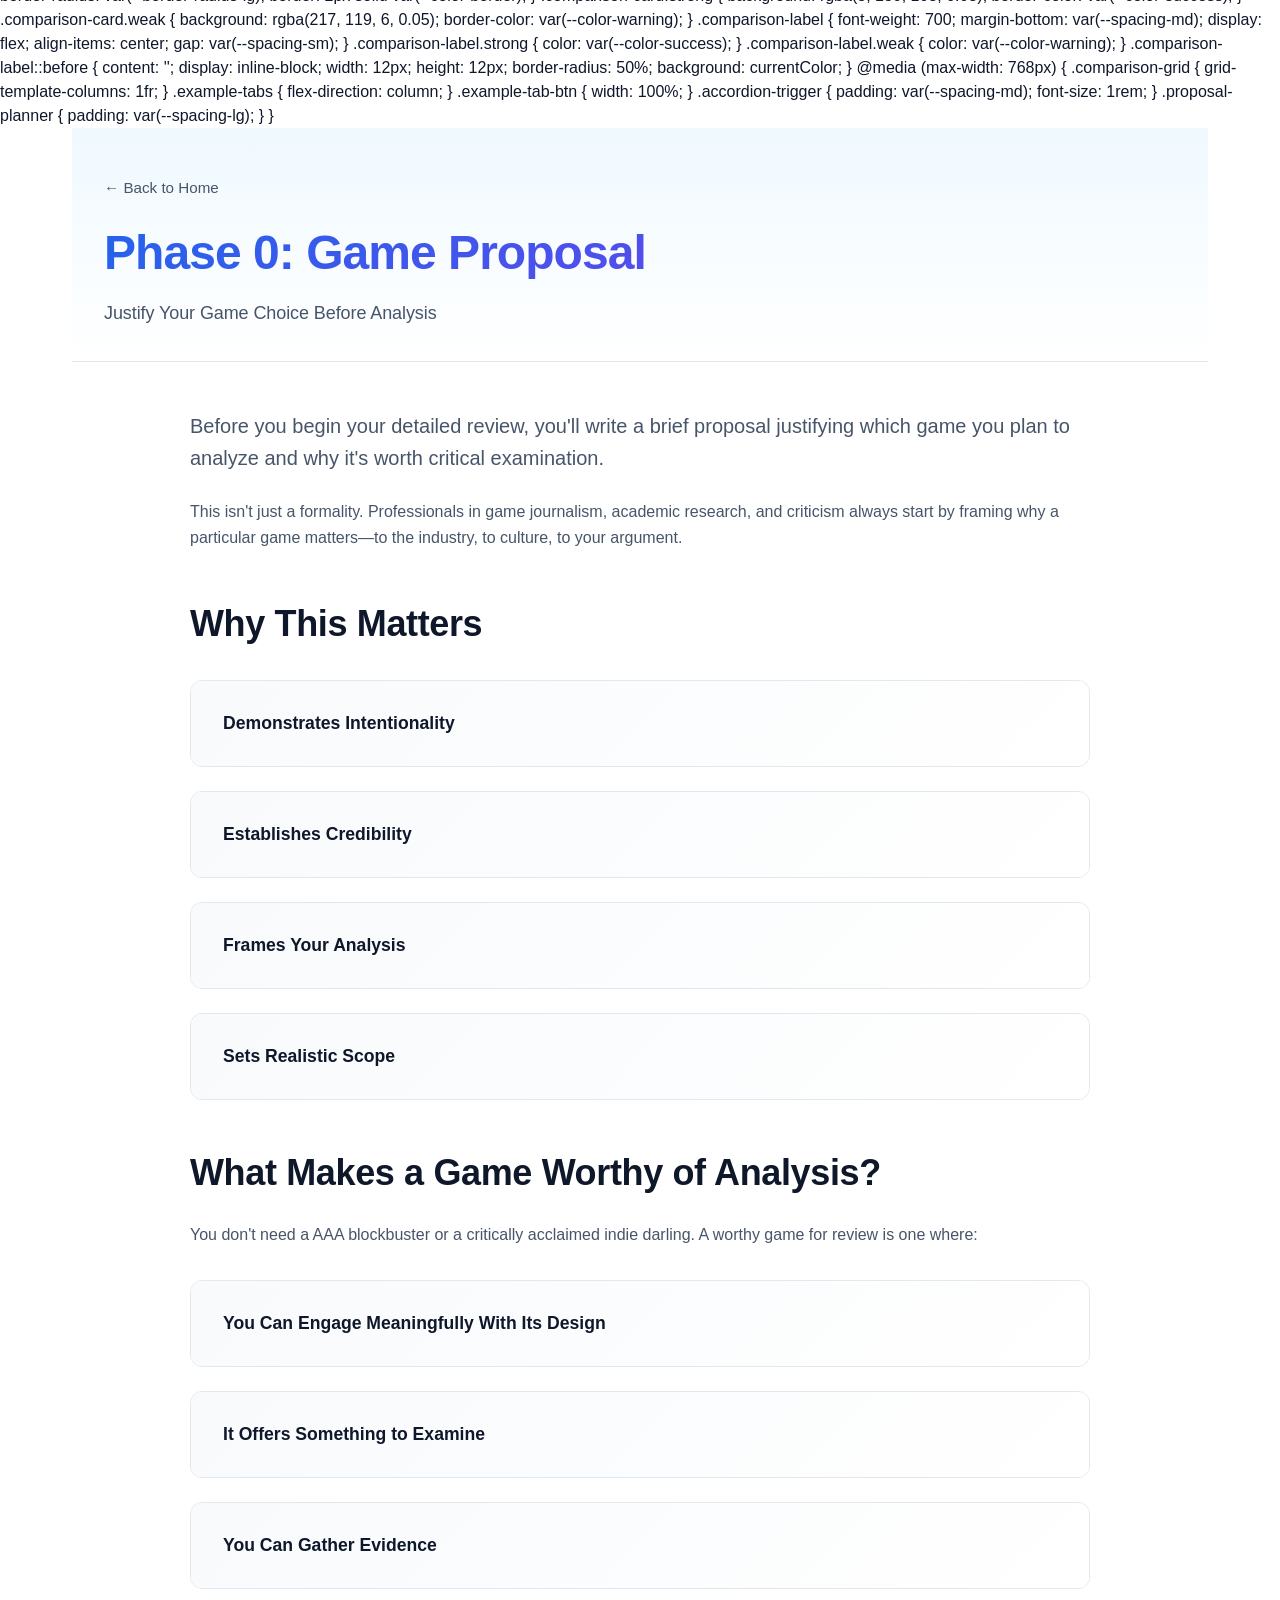
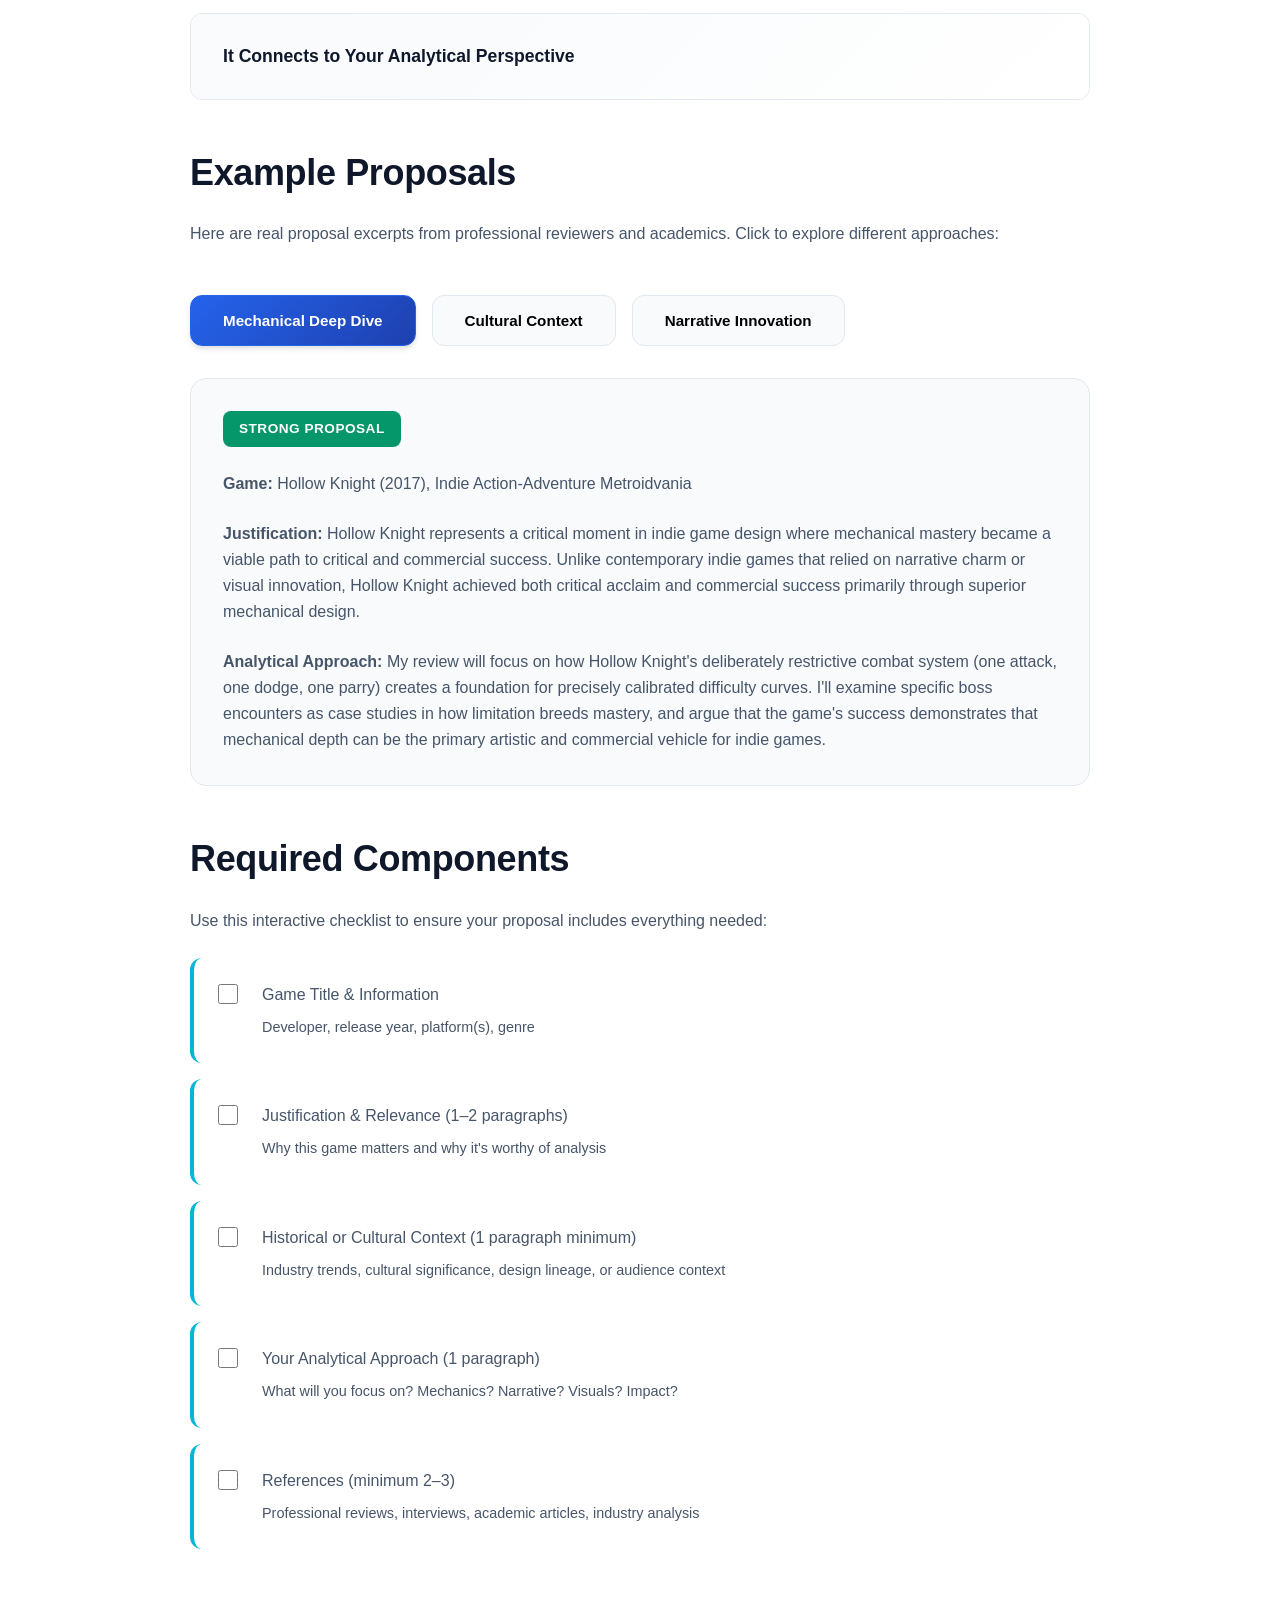
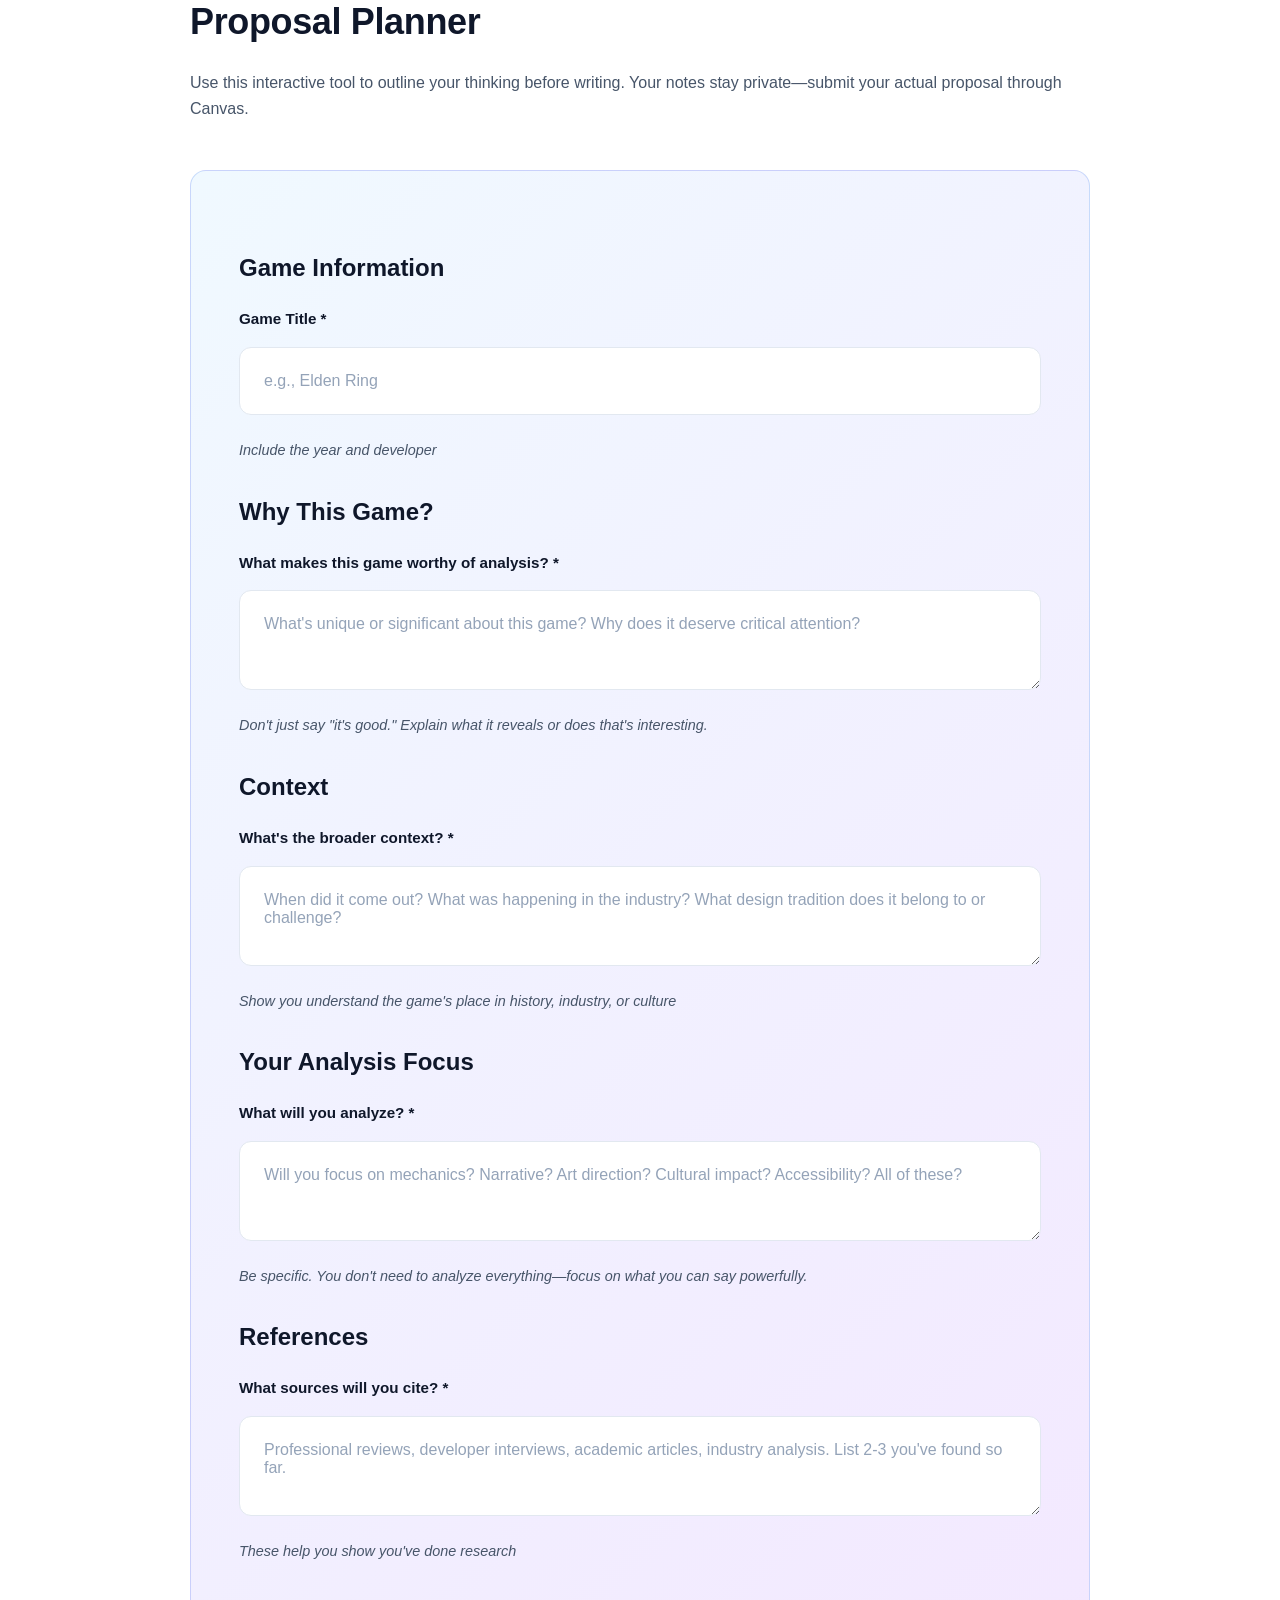
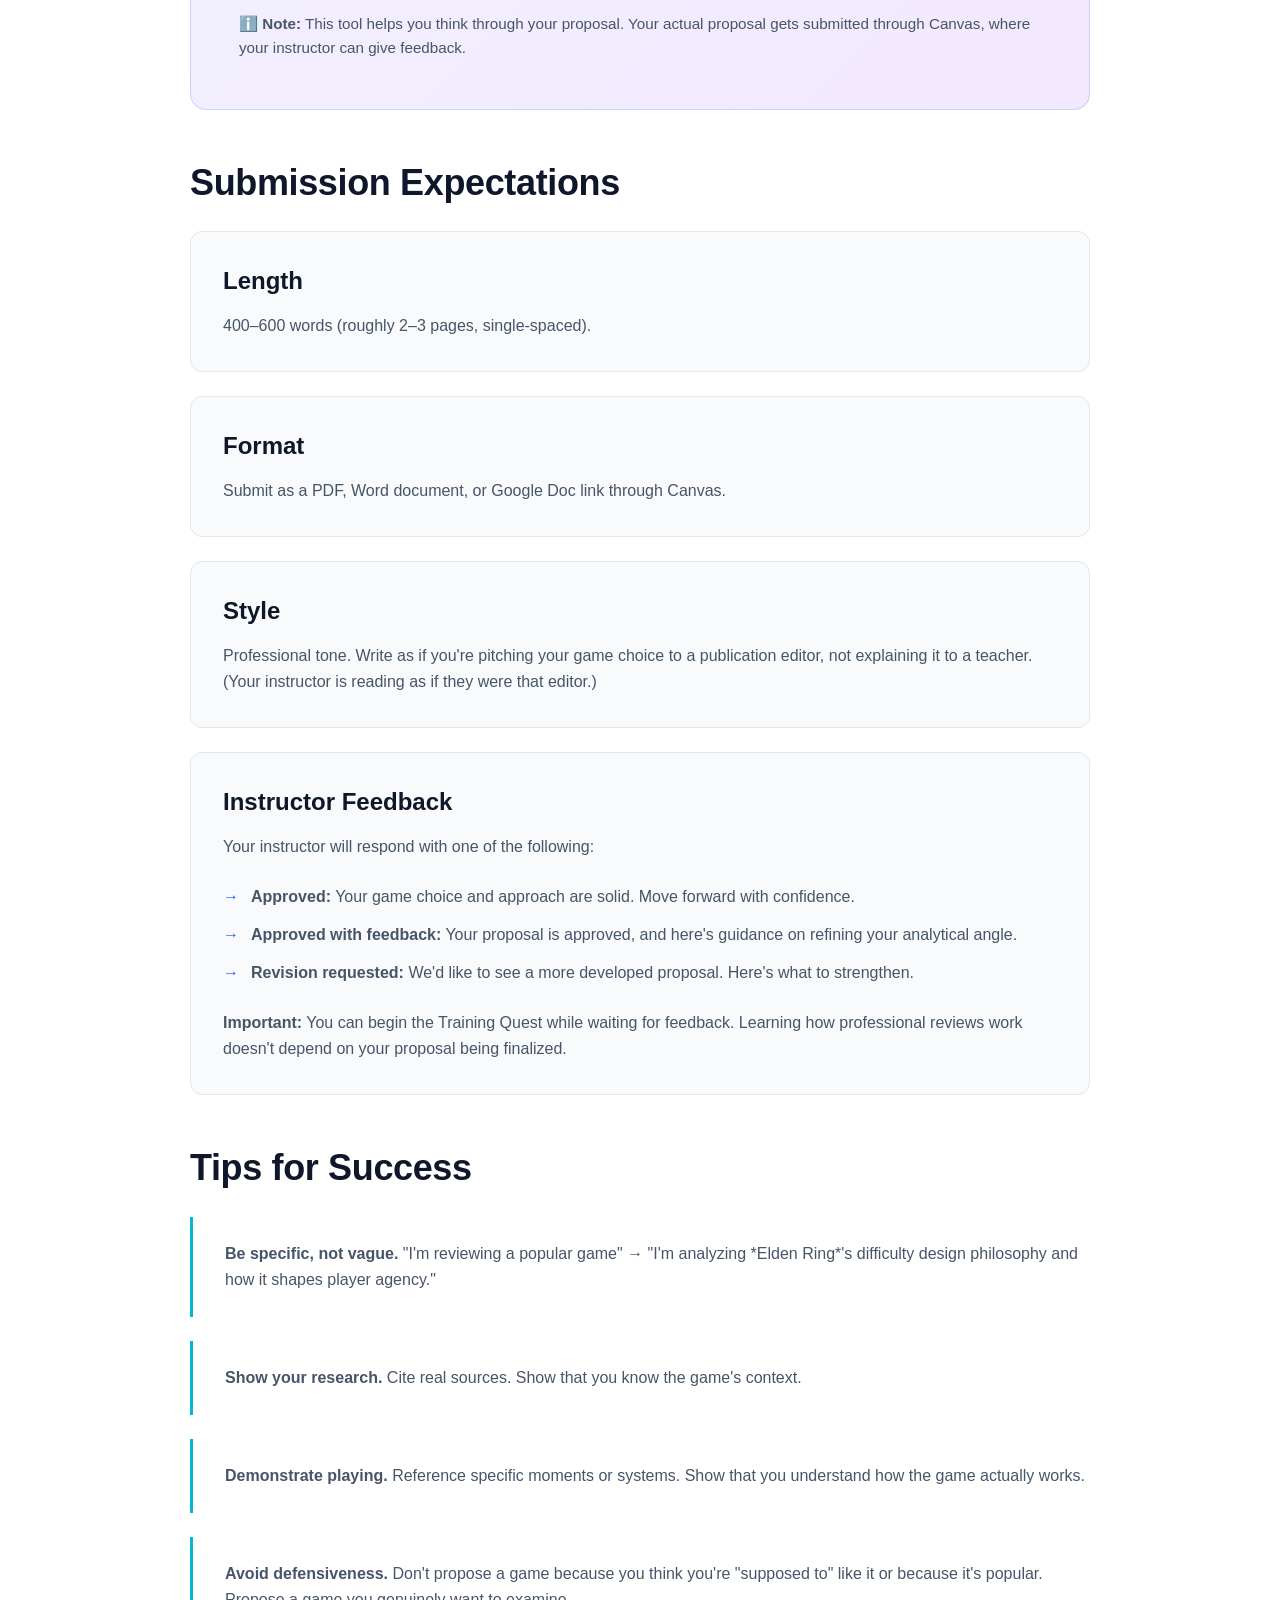
==== commit 6ee133b7: "Add files via upload" ====
--- a/proposal.html
+++ b/proposal.html
@@ -531,7 +531,7 @@
                     <div class="accordion-item">
                         <button class="accordion-trigger">
                             <span>Demonstrates Intentionality</span>
-                            <span class="accordion-icon">▼</span>
+                            
                         </button>
                         <div class="accordion-content">
                             <div class="accordion-body">
@@ -544,7 +544,7 @@
                     <div class="accordion-item">
                         <button class="accordion-trigger">
                             <span>Establishes Credibility</span>
-                            <span class="accordion-icon">▼</span>
+                            
                         </button>
                         <div class="accordion-content">
                             <div class="accordion-body">
@@ -557,7 +557,7 @@
                     <div class="accordion-item">
                         <button class="accordion-trigger">
                             <span>Frames Your Analysis</span>
-                            <span class="accordion-icon">▼</span>
+                            
                         </button>
                         <div class="accordion-content">
                             <div class="accordion-body">
@@ -570,7 +570,7 @@
                     <div class="accordion-item">
                         <button class="accordion-trigger">
                             <span>Sets Realistic Scope</span>
-                            <span class="accordion-icon">▼</span>
+                            
                         </button>
                         <div class="accordion-content">
                             <div class="accordion-body">
@@ -590,7 +590,7 @@
                     <div class="accordion-item">
                         <button class="accordion-trigger">
                             <span>You Can Engage Meaningfully With Its Design</span>
-                            <span class="accordion-icon">▼</span>
+                            
                         </button>
                         <div class="accordion-content">
                             <div class="accordion-body">
@@ -604,7 +604,7 @@
                     <div class="accordion-item">
                         <button class="accordion-trigger">
                             <span>It Offers Something to Examine</span>
-                            <span class="accordion-icon">▼</span>
+                            
                         </button>
                         <div class="accordion-content">
                             <div class="accordion-body">
@@ -618,7 +618,7 @@
                     <div class="accordion-item">
                         <button class="accordion-trigger">
                             <span>You Can Gather Evidence</span>
-                            <span class="accordion-icon">▼</span>
+                            
                         </button>
                         <div class="accordion-content">
                             <div class="accordion-body">
@@ -632,7 +632,7 @@
                     <div class="accordion-item">
                         <button class="accordion-trigger">
                             <span>It Connects to Your Analytical Perspective</span>
-                            <span class="accordion-icon">▼</span>
+                            
                         </button>
                         <div class="accordion-content">
                             <div class="accordion-body">
@@ -1616,7 +1616,7 @@
                     <div class="accordion-item">
                         <button class="accordion-trigger">
                             <span>Demonstrates Intentionality</span>
-                            <span class="accordion-icon">▼</span>
+                            
                         </button>
                         <div class="accordion-content">
                             <div class="accordion-body">
@@ -1629,7 +1629,7 @@
                     <div class="accordion-item">
                         <button class="accordion-trigger">
                             <span>Establishes Credibility</span>
-                            <span class="accordion-icon">▼</span>
+                            
                         </button>
                         <div class="accordion-content">
                             <div class="accordion-body">
@@ -1642,7 +1642,7 @@
                     <div class="accordion-item">
                         <button class="accordion-trigger">
                             <span>Frames Your Analysis</span>
-                            <span class="accordion-icon">▼</span>
+                            
                         </button>
                         <div class="accordion-content">
                             <div class="accordion-body">
@@ -1655,7 +1655,7 @@
                     <div class="accordion-item">
                         <button class="accordion-trigger">
                             <span>Sets Realistic Scope</span>
-                            <span class="accordion-icon">▼</span>
+                            
                         </button>
                         <div class="accordion-content">
                             <div class="accordion-body">
@@ -1675,7 +1675,7 @@
                     <div class="accordion-item">
                         <button class="accordion-trigger">
                             <span>You Can Engage Meaningfully With Its Design</span>
-                            <span class="accordion-icon">▼</span>
+                            
                         </button>
                         <div class="accordion-content">
                             <div class="accordion-body">
@@ -1689,7 +1689,7 @@
                     <div class="accordion-item">
                         <button class="accordion-trigger">
                             <span>It Offers Something to Examine</span>
-                            <span class="accordion-icon">▼</span>
+                            
                         </button>
                         <div class="accordion-content">
                             <div class="accordion-body">
@@ -1703,7 +1703,7 @@
                     <div class="accordion-item">
                         <button class="accordion-trigger">
                             <span>You Can Gather Evidence</span>
-                            <span class="accordion-icon">▼</span>
+                            
                         </button>
                         <div class="accordion-content">
                             <div class="accordion-body">
@@ -1717,7 +1717,7 @@
                     <div class="accordion-item">
                         <button class="accordion-trigger">
                             <span>It Connects to Your Analytical Perspective</span>
-                            <span class="accordion-icon">▼</span>
+                            
                         </button>
                         <div class="accordion-content">
                             <div class="accordion-body">
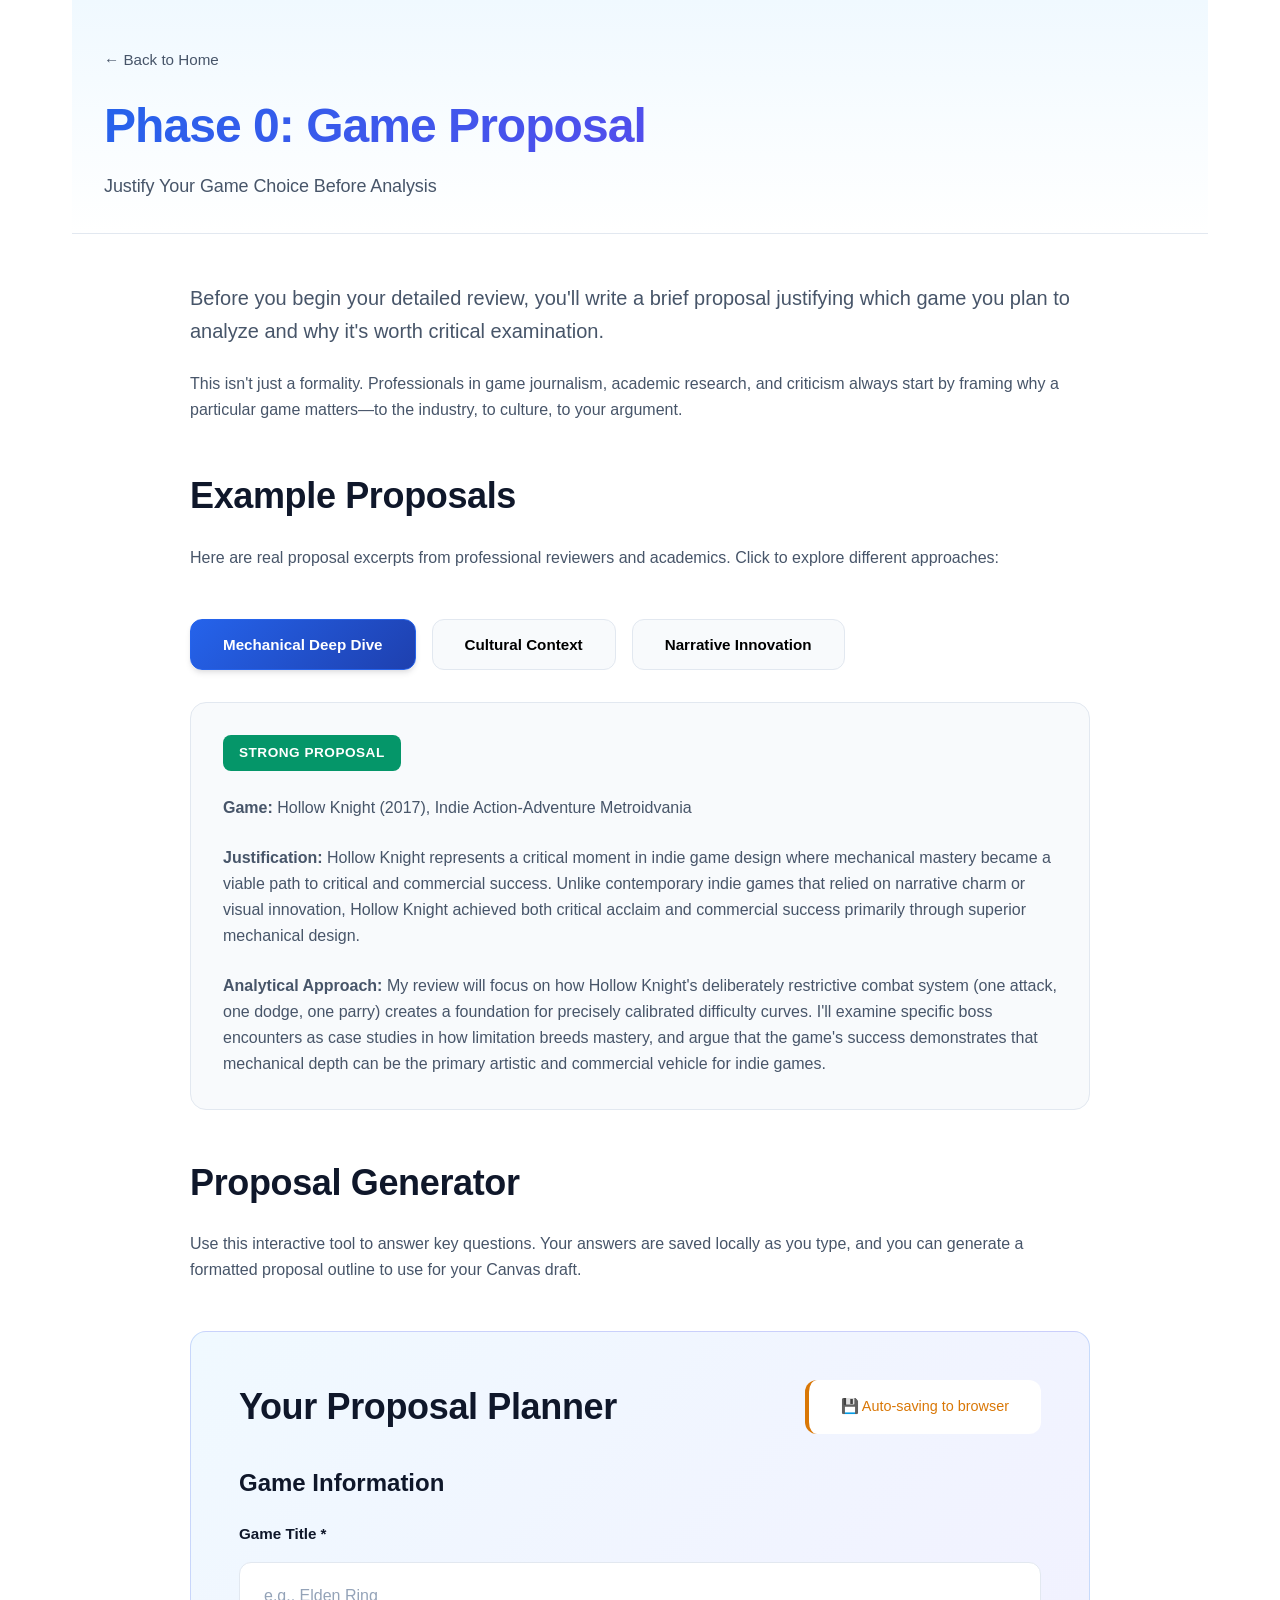
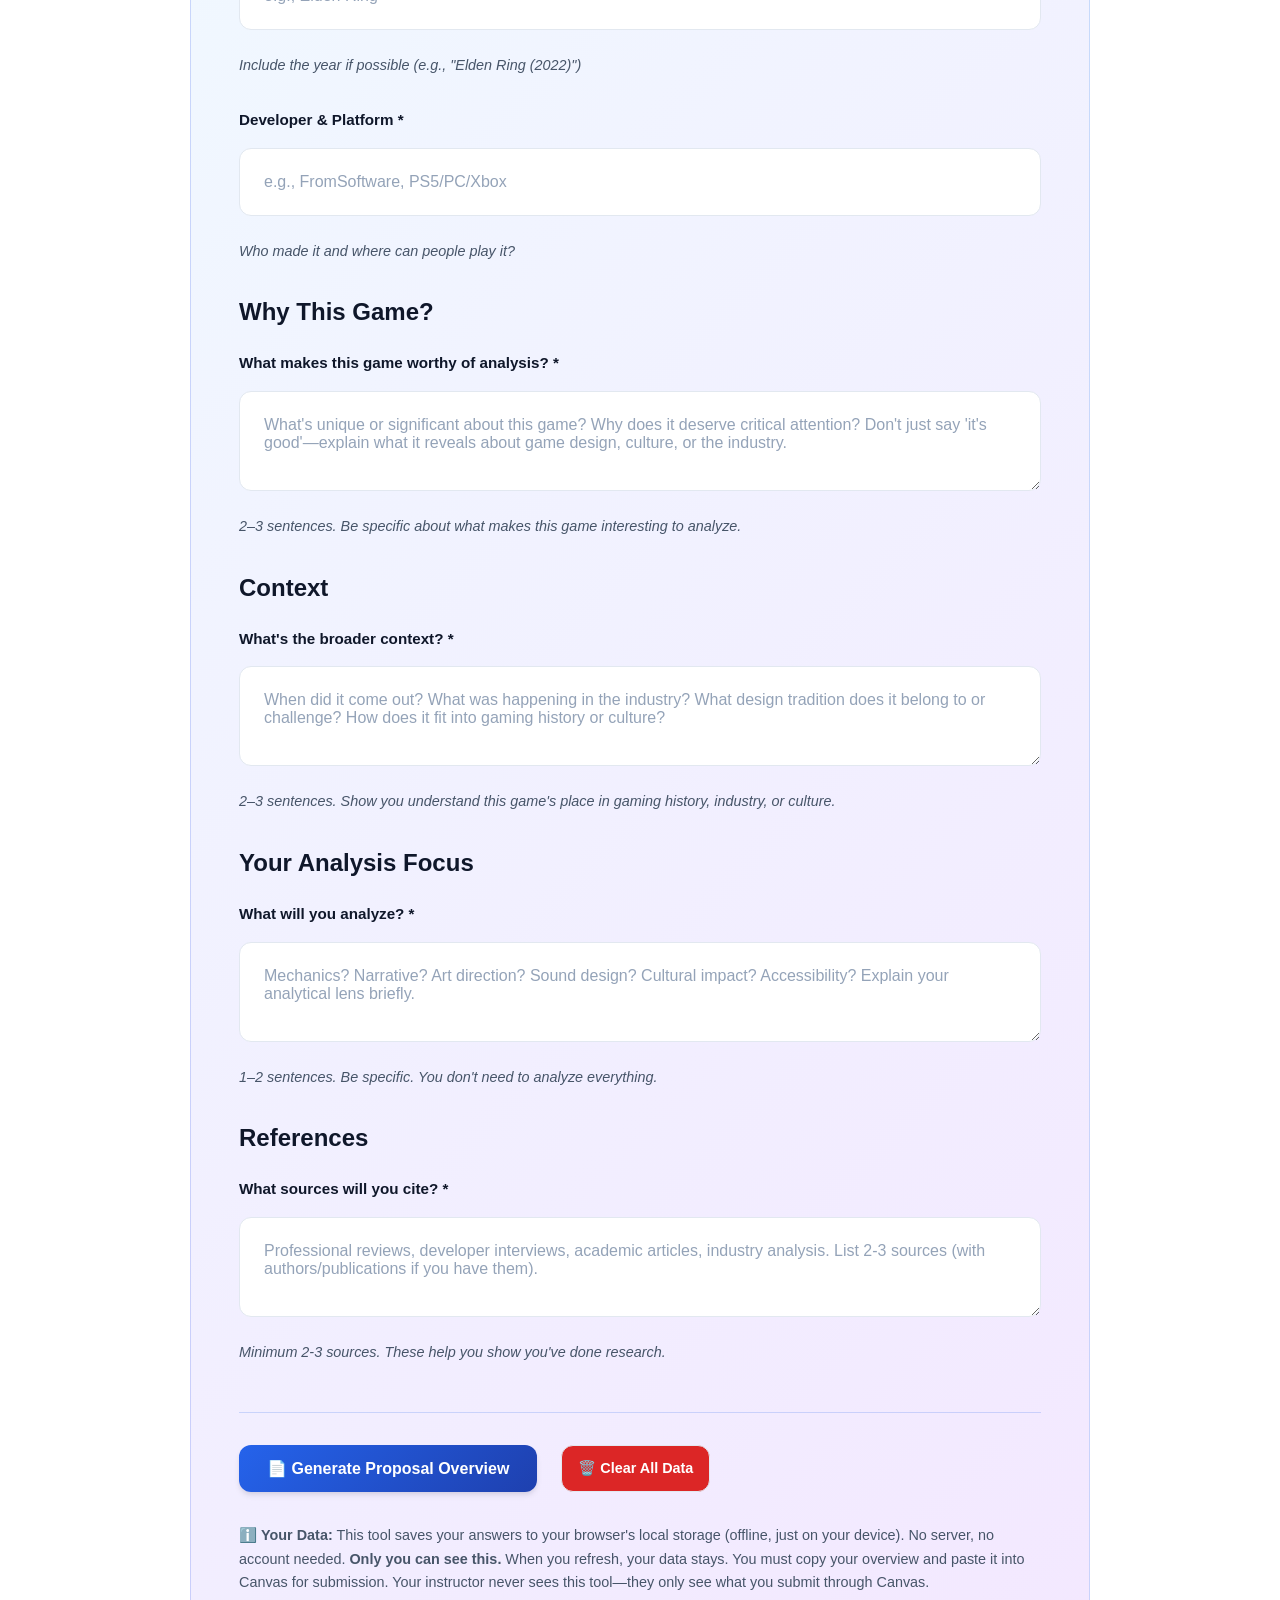
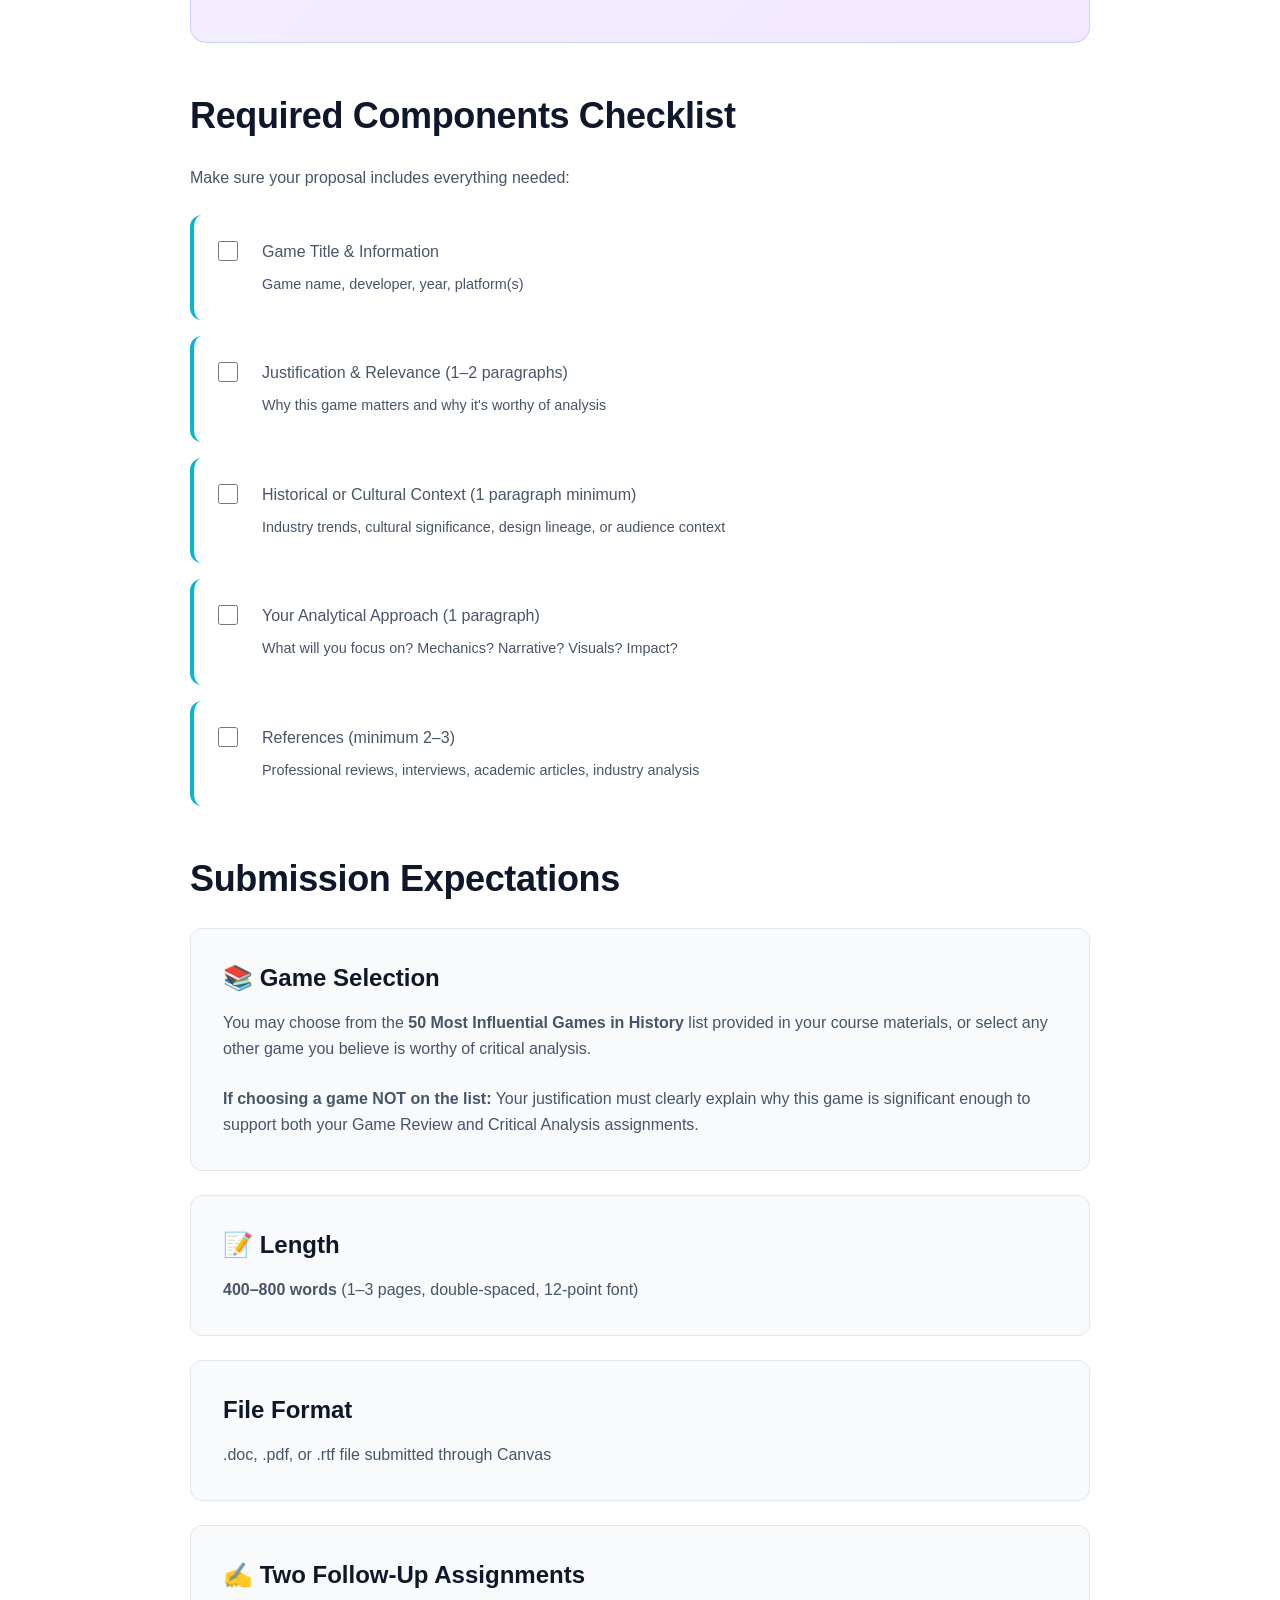
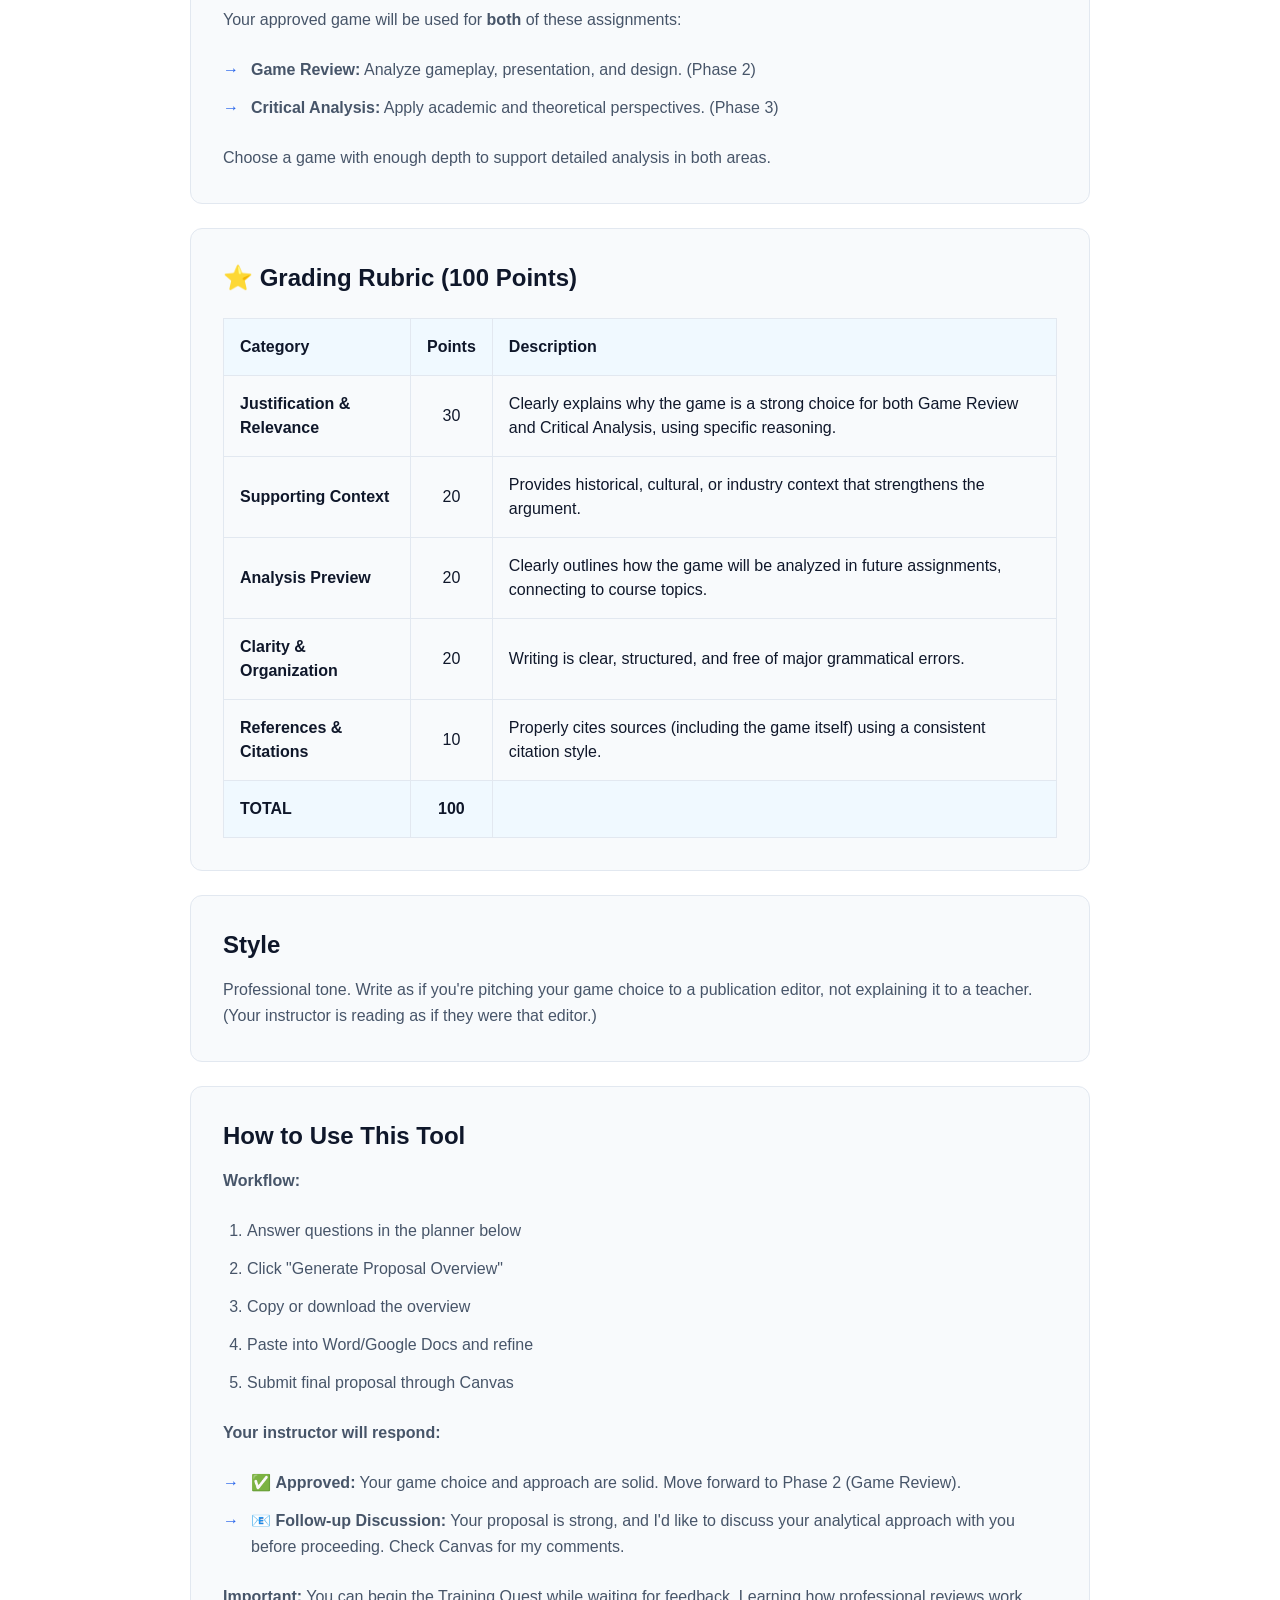
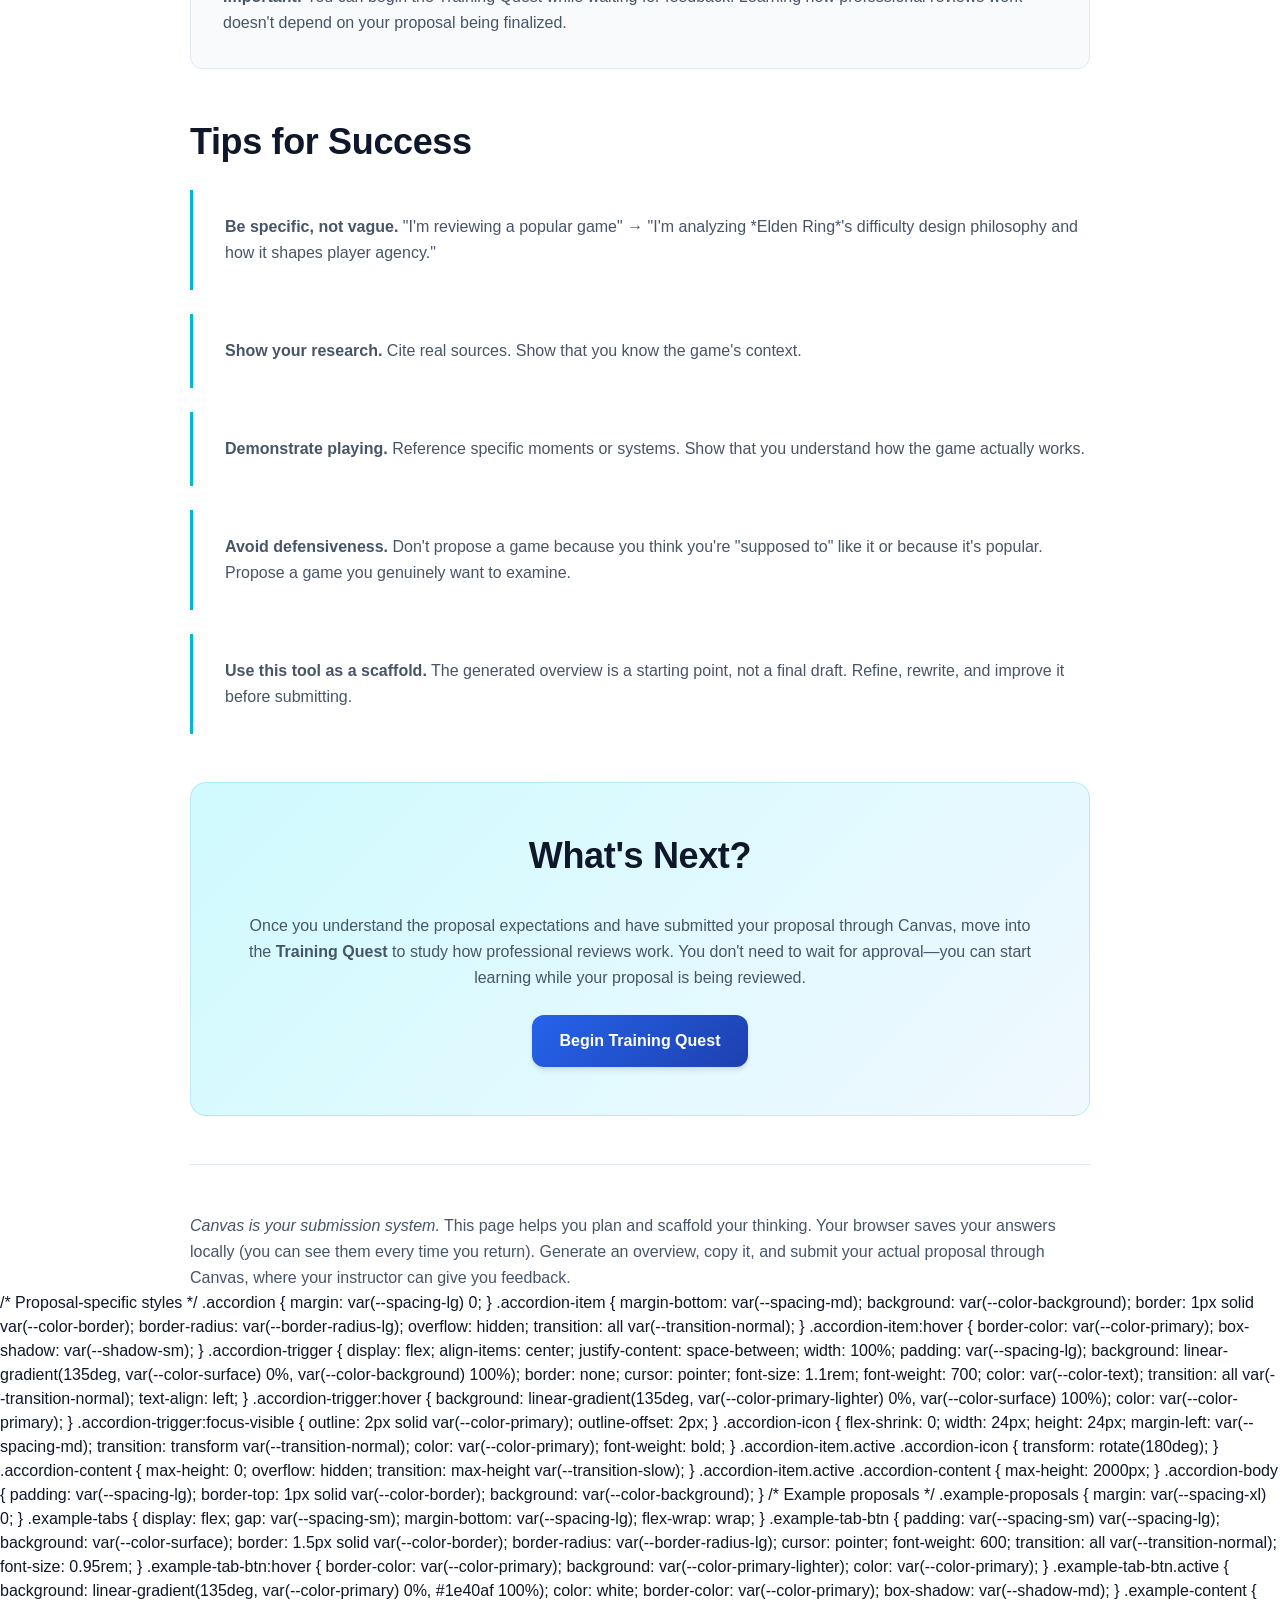
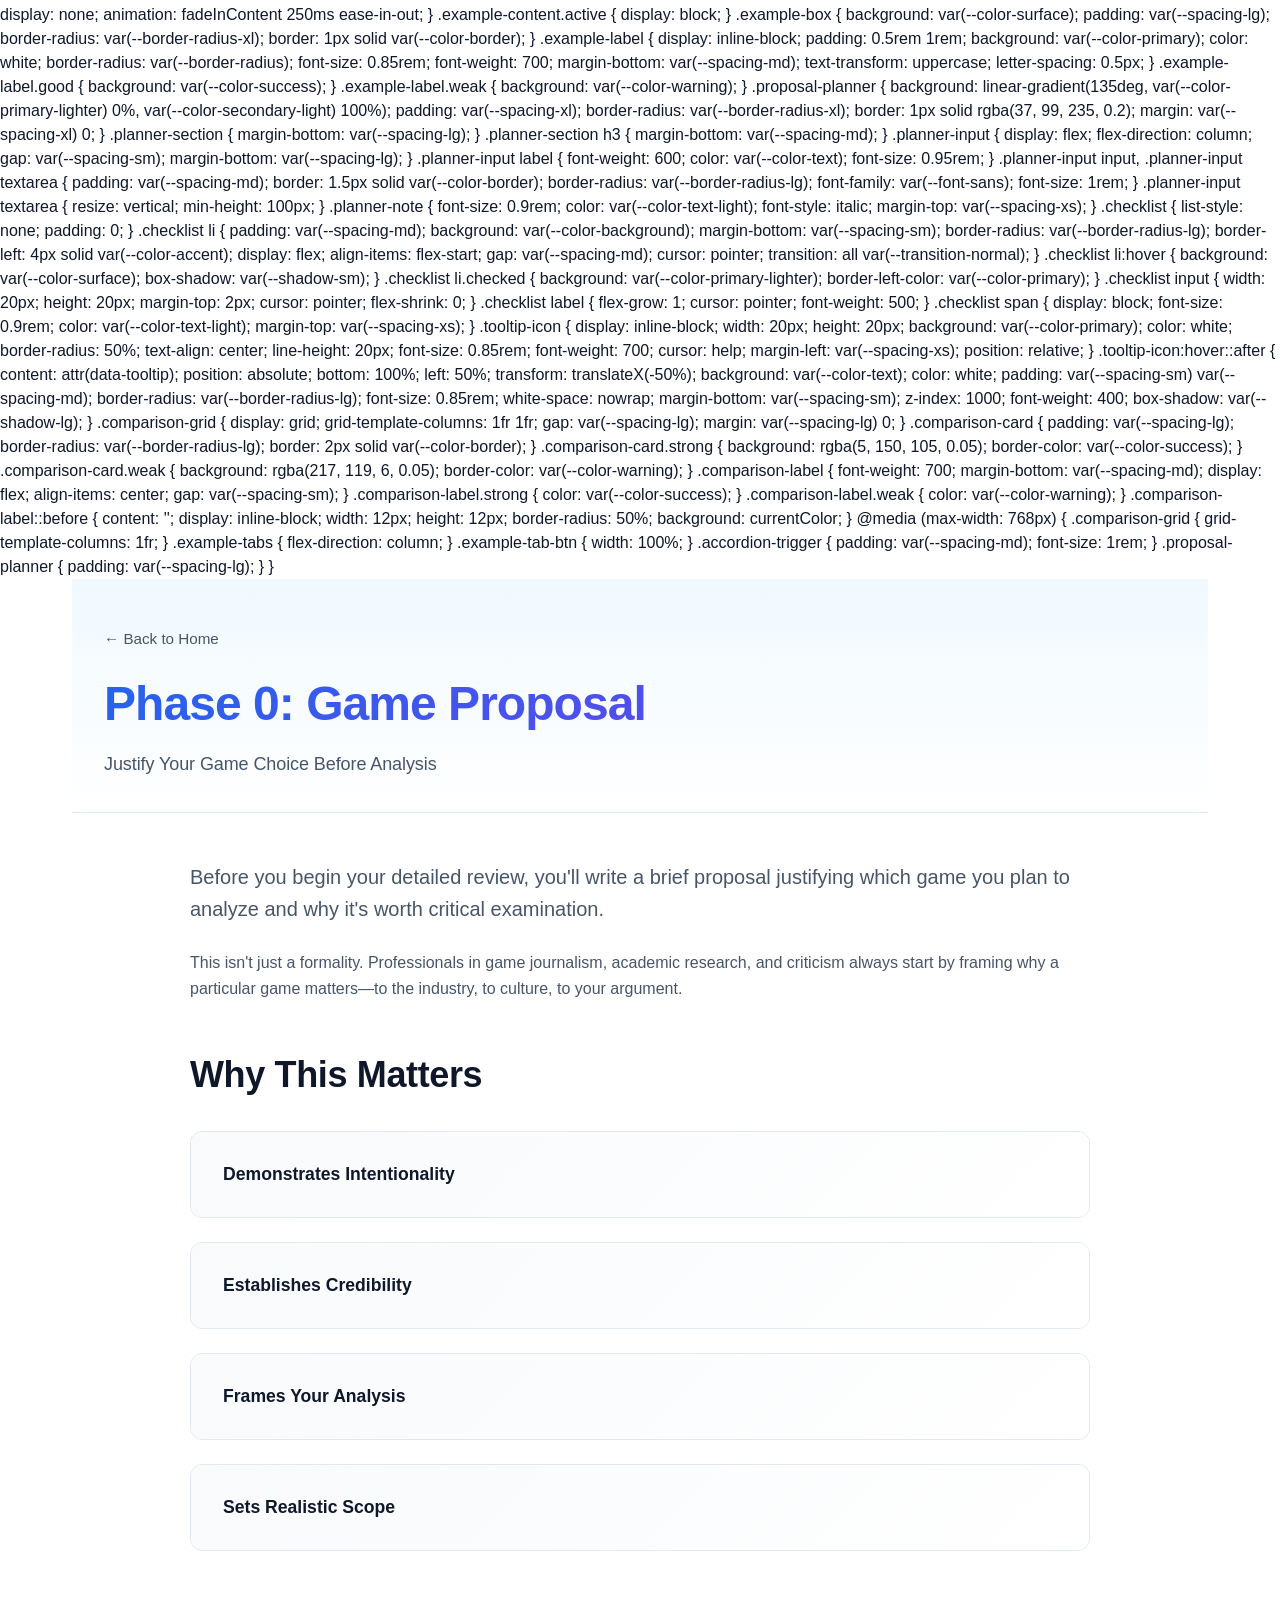
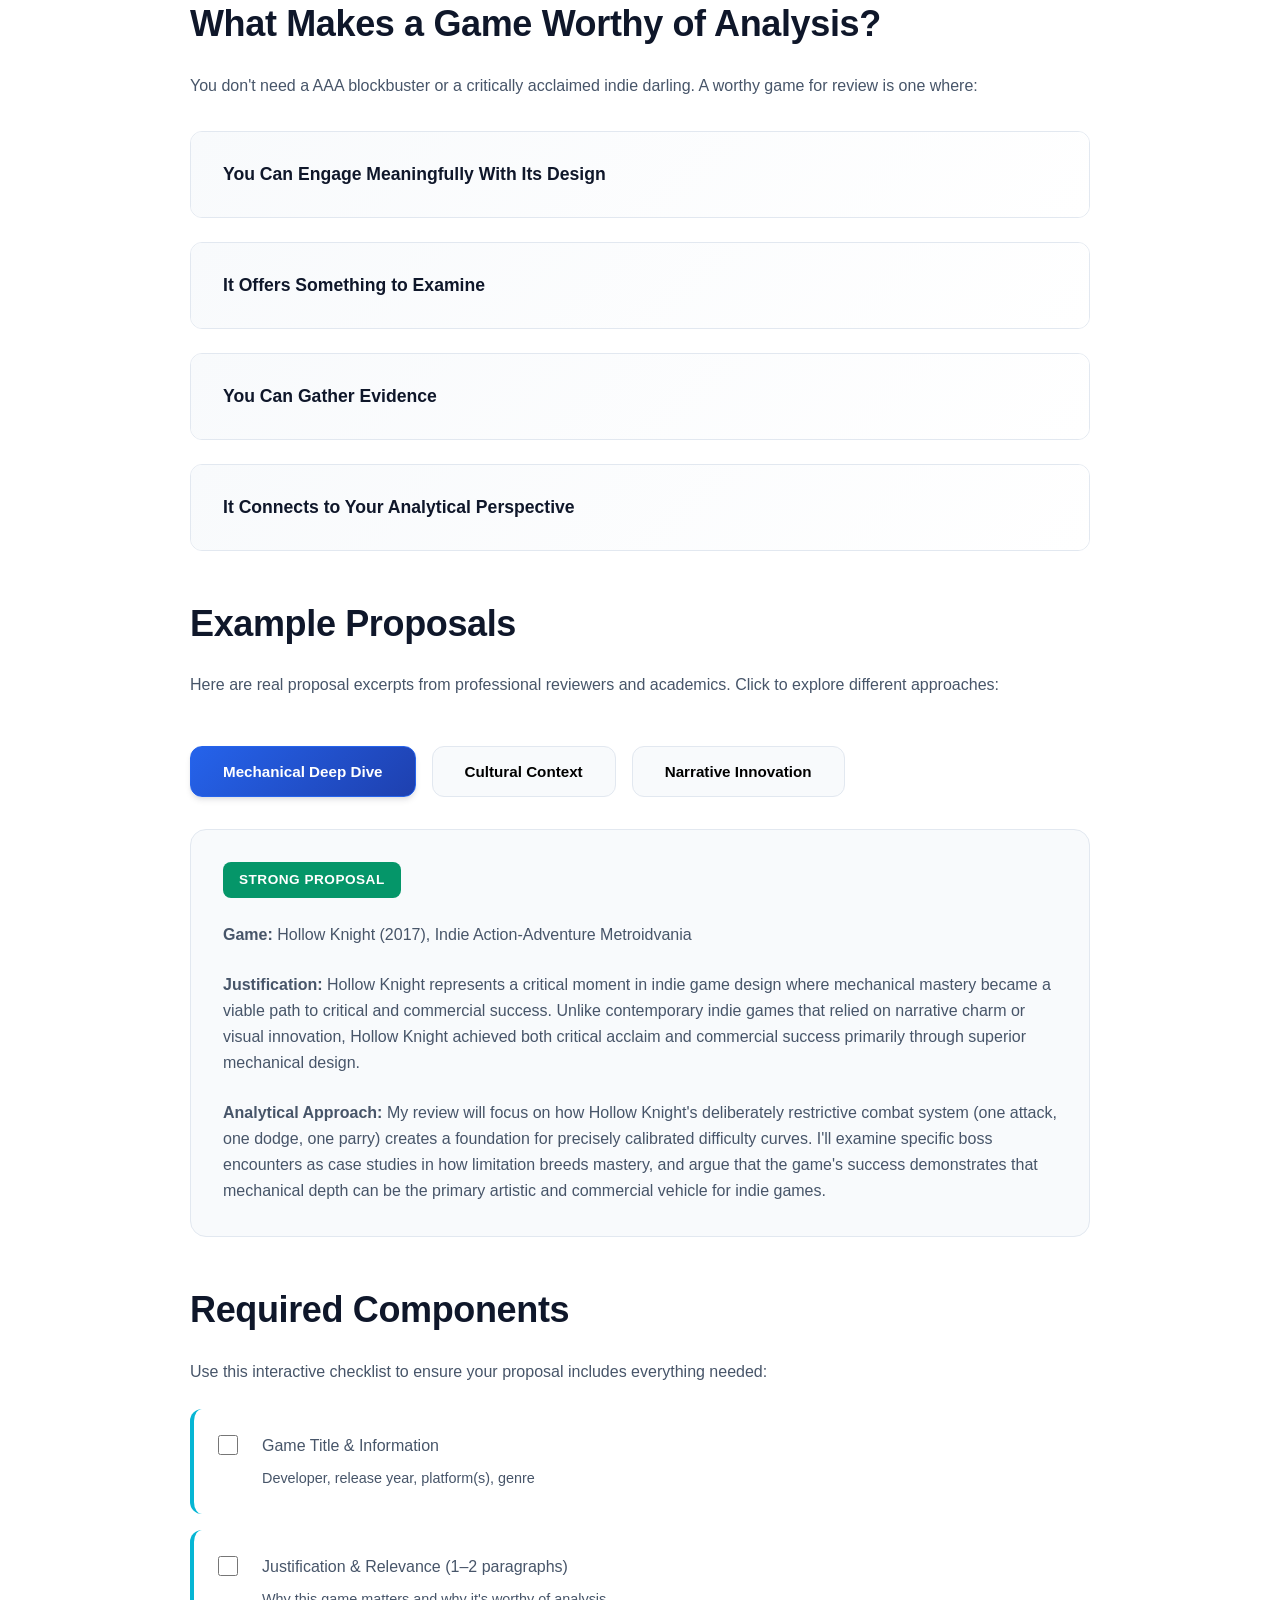
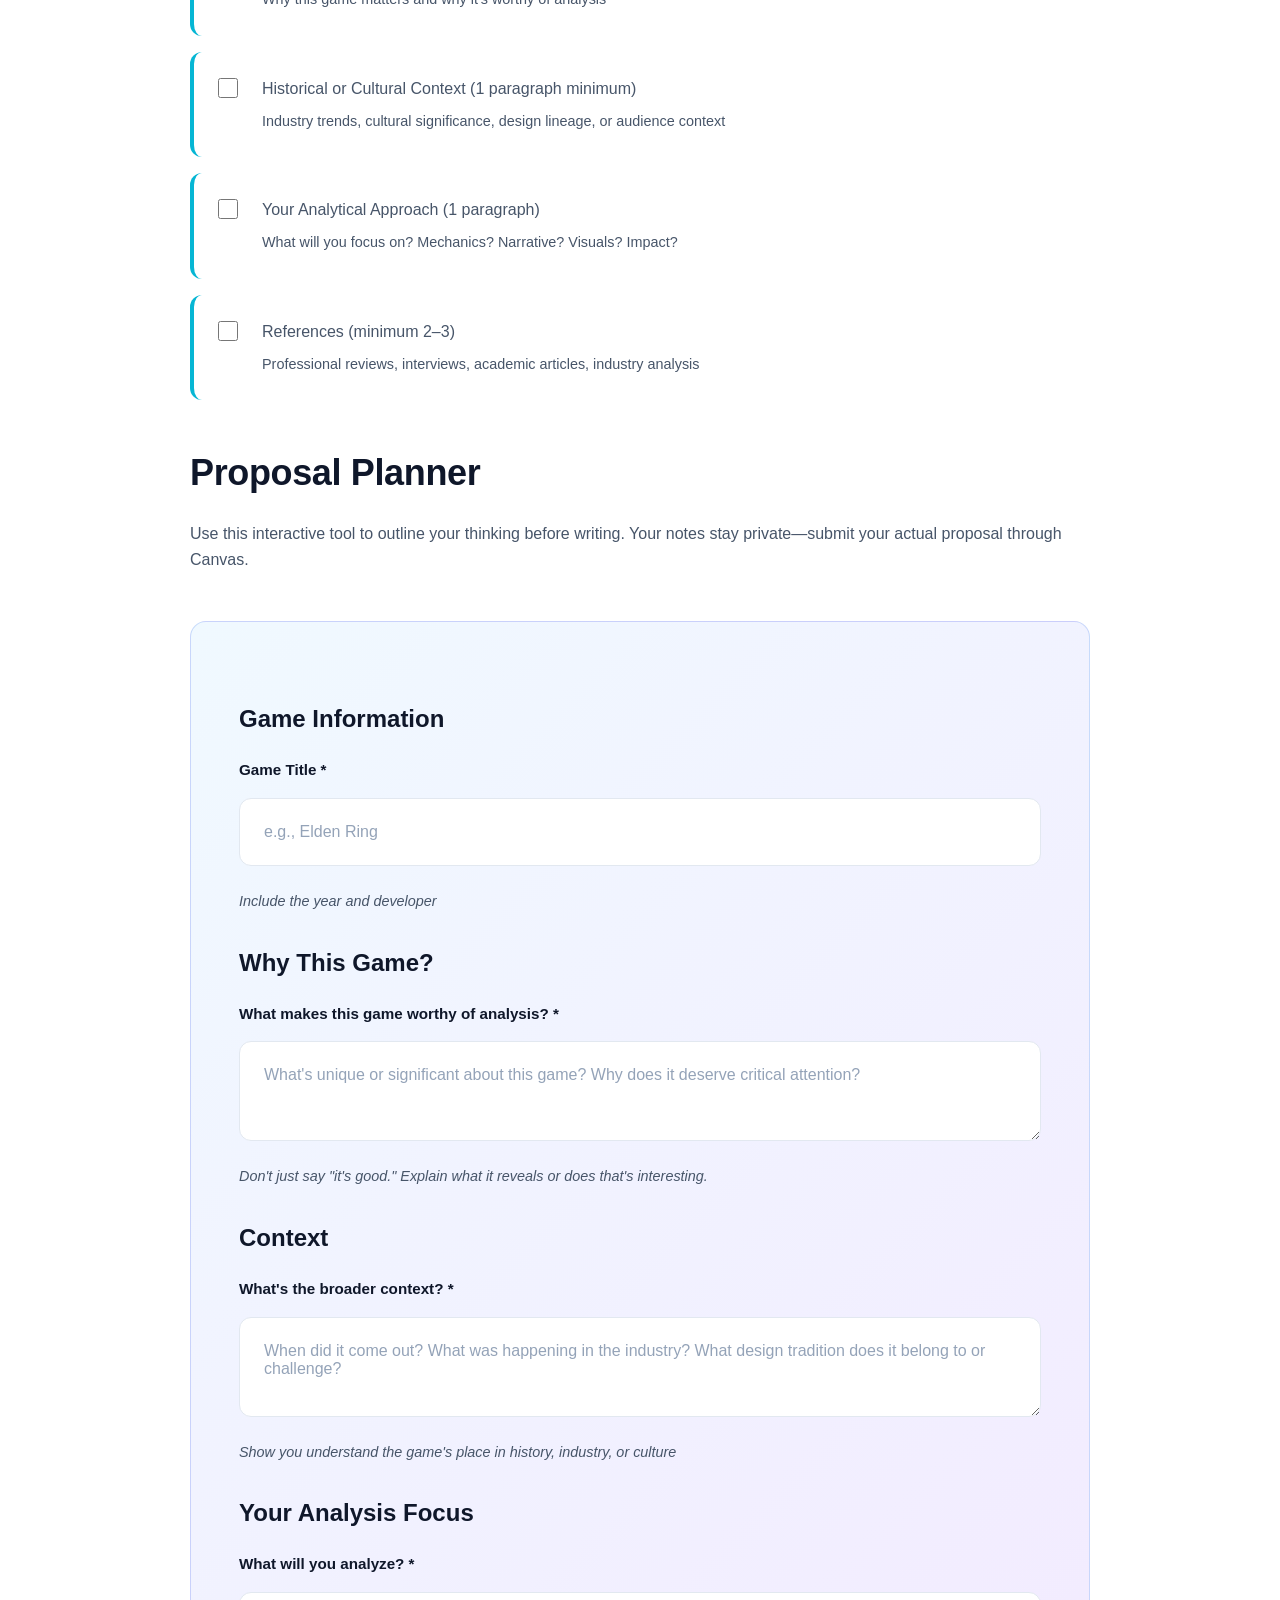
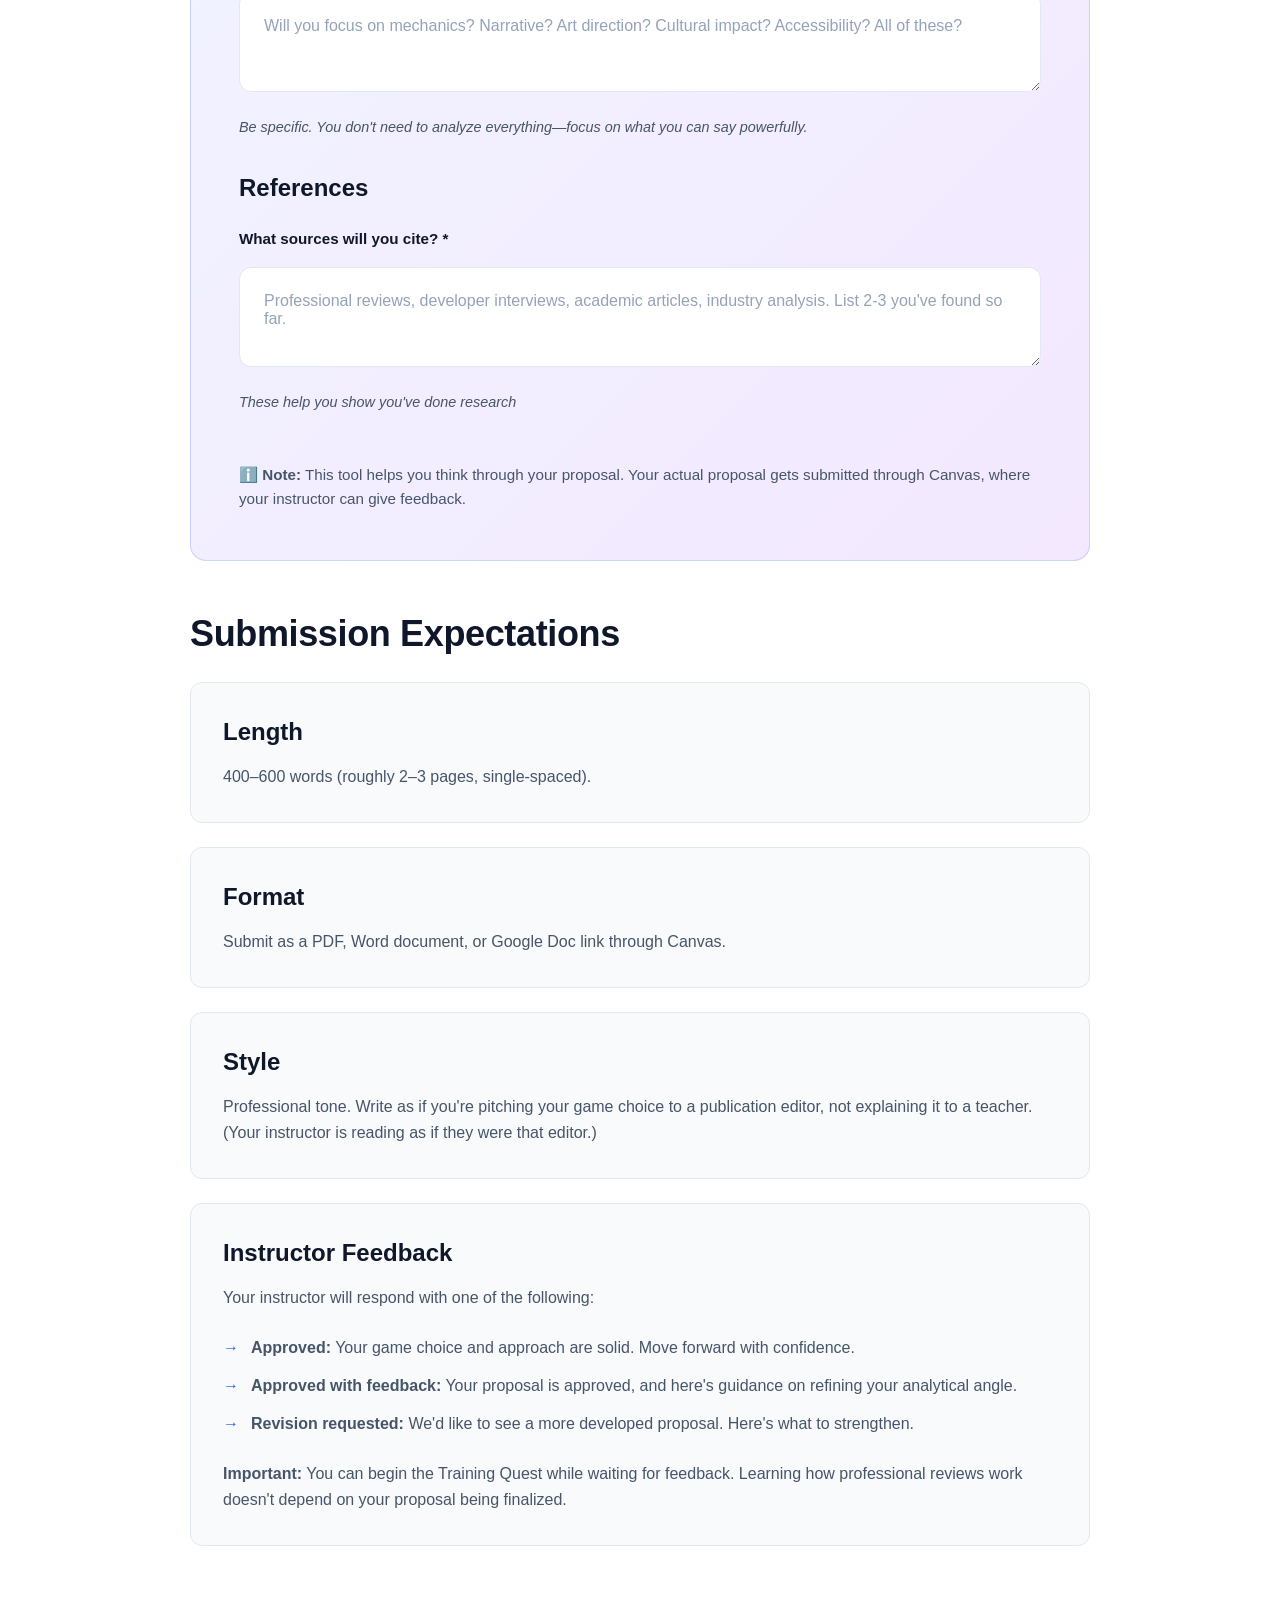
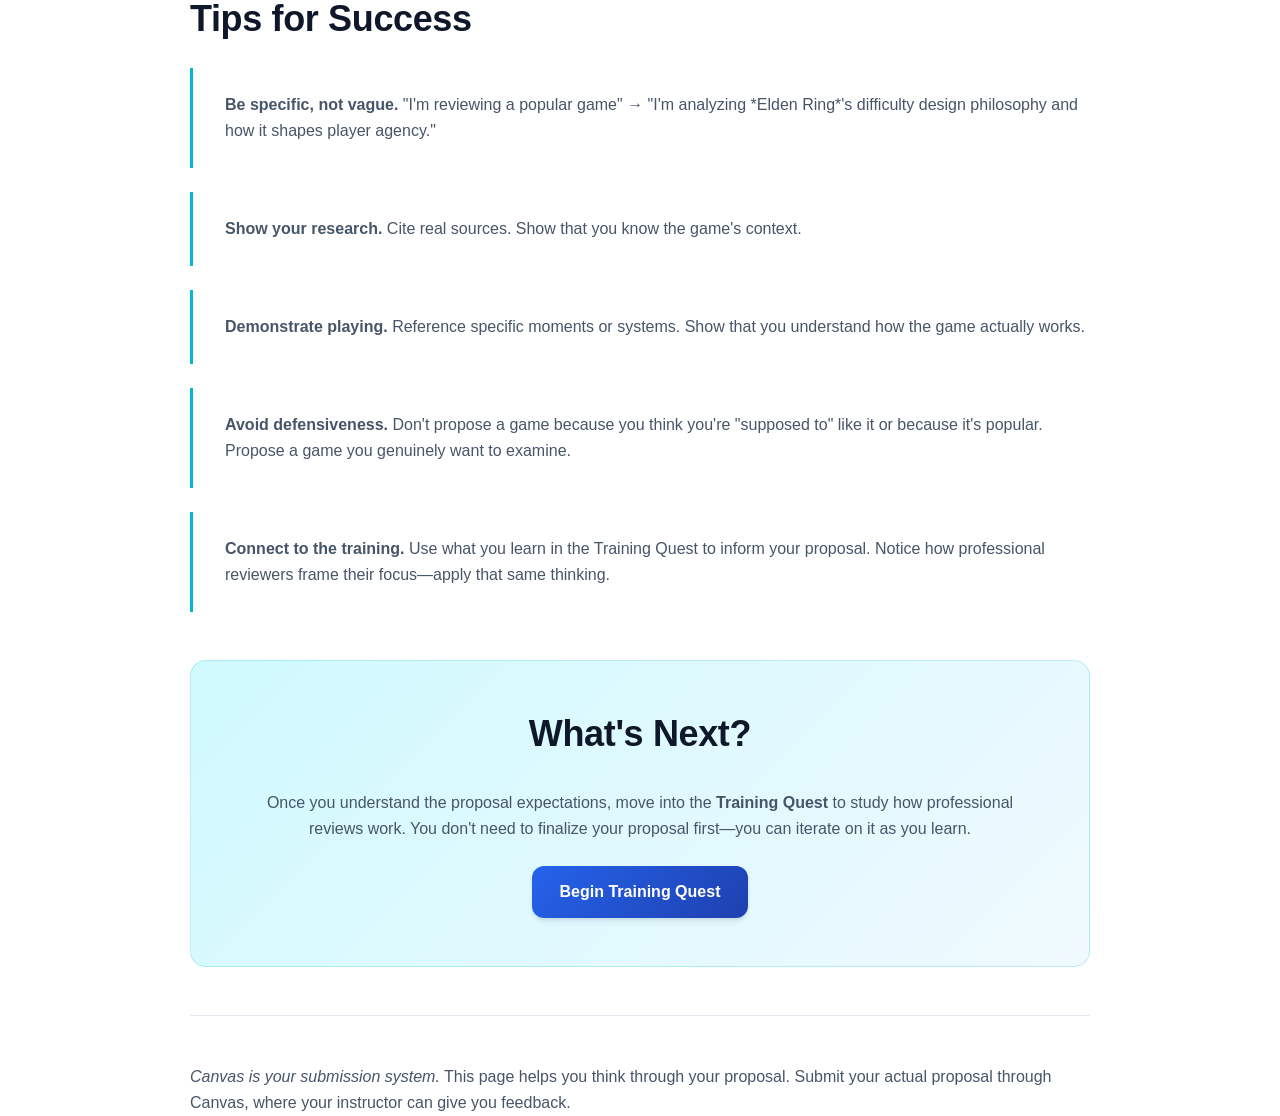
==== commit 35c6e280: "Add files via upload" ====
--- a/proposal.html
+++ b/proposal.html
@@ -525,125 +525,9 @@
                 <p>This isn't just a formality. Professionals in game journalism, academic research, and criticism always start by framing why a particular game matters—to the industry, to culture, to your argument.</p>
             </section>
 
-            <section class="content-section">
-                <h2>Why This Matters</h2>
-                <div class="accordion">
-                    <div class="accordion-item">
-                        <button class="accordion-trigger">
-                            <span>Demonstrates Intentionality</span>
-                            
-                        </button>
-                        <div class="accordion-content">
-                            <div class="accordion-body">
-                                <p>You're not reviewing a game at random. You've chosen it because it reveals something meaningful about game design, industry trends, cultural impact, or artistic expression.</p>
-                                <p><strong>Example:</strong> "I'm not reviewing *Elden Ring* because it's popular. I'm analyzing its difficulty design philosophy and how it creates meaningful player agency through mechanical challenge."</p>
-                            </div>
-                        </div>
-                    </div>
-
-                    <div class="accordion-item">
-                        <button class="accordion-trigger">
-                            <span>Establishes Credibility</span>
-                            
-                        </button>
-                        <div class="accordion-content">
-                            <div class="accordion-body">
-                                <p>You show that you understand the game's context—its place in the industry, its audience, its design philosophy, or its cultural significance.</p>
-                                <p><strong>Example:</strong> "This game arrived during a moment when accessibility in challenging games was being debated. That context shapes its significance."</p>
-                            </div>
-                        </div>
-                    </div>
-
-                    <div class="accordion-item">
-                        <button class="accordion-trigger">
-                            <span>Frames Your Analysis</span>
-                            
-                        </button>
-                        <div class="accordion-content">
-                            <div class="accordion-body">
-                                <p>Your proposal tells readers (and yourself) what lens you'll use. Are you analyzing mechanical innovation? Cultural representation? Business impact? Artistic ambition?</p>
-                                <p><strong>Example:</strong> "My review focuses on *how the game teaches*, not whether it's fun."</p>
-                            </div>
-                        </div>
-                    </div>
-
-                    <div class="accordion-item">
-                        <button class="accordion-trigger">
-                            <span>Sets Realistic Scope</span>
-                            
-                        </button>
-                        <div class="accordion-content">
-                            <div class="accordion-body">
-                                <p>By proposing a game and an angle, you avoid trying to say everything about a game. Good analysis is focused.</p>
-                                <p><strong>Example:</strong> You can't analyze every aspect of *The Legend of Zelda: Breath of the Wild* in one review. But you can powerfully analyze its environmental puzzle design.</p>
-                            </div>
-                        </div>
-                    </div>
-                </div>
-            </section>
-
-            <section class="content-section">
-                <h2>What Makes a Game Worthy of Analysis?</h2>
-                <p>You don't need a AAA blockbuster or a critically acclaimed indie darling. A worthy game for review is one where:</p>
-                
-                <div class="accordion">
-                    <div class="accordion-item">
-                        <button class="accordion-trigger">
-                            <span>You Can Engage Meaningfully With Its Design</span>
-                            
-                        </button>
-                        <div class="accordion-content">
-                            <div class="accordion-body">
-                                <p>You've played it (or can access it), understand its mechanics, and can describe how it actually plays.</p>
-                                <p><strong>Strong choice:</strong> A game you've spent at least a few hours with and genuinely understand.</p>
-                                <p><strong>Weak choice:</strong> A game you've only watched on YouTube and don't fully grasp.</p>
-                            </div>
-                        </div>
-                    </div>
-
-                    <div class="accordion-item">
-                        <button class="accordion-trigger">
-                            <span>It Offers Something to Examine</span>
-                            
-                        </button>
-                        <div class="accordion-content">
-                            <div class="accordion-body">
-                                <p>The game does something interesting—mechanically, narratively, artistically, or culturally—that's worth discussing.</p>
-                                <p><strong>Strong choice:</strong> A game with unique design, interesting story choices, or cultural significance.</p>
-                                <p><strong>Weak choice:</strong> A generic game with nothing distinctive to analyze.</p>
-                            </div>
-                        </div>
-                    </div>
-
-                    <div class="accordion-item">
-                        <button class="accordion-trigger">
-                            <span>You Can Gather Evidence</span>
-                            
-                        </button>
-                        <div class="accordion-content">
-                            <div class="accordion-body">
-                                <p>You can reference specific moments, systems, design choices, or industry context that support your claims.</p>
-                                <p><strong>Strong choice:</strong> "In the boss fight with [specific boss], the game teaches you [specific mechanic]."</p>
-                                <p><strong>Weak choice:</strong> "The game is really good and innovative."</p>
-                            </div>
-                        </div>
-                    </div>
-
-                    <div class="accordion-item">
-                        <button class="accordion-trigger">
-                            <span>It Connects to Your Analytical Perspective</span>
-                            
-                        </button>
-                        <div class="accordion-content">
-                            <div class="accordion-body">
-                                <p>You have something to say about it beyond "it's fun" or "it's bad."</p>
-                                <p><strong>Strong choice:</strong> "This game demonstrates how difficulty can be a narrative device."</p>
-                                <p><strong>Weak choice:</strong> "I liked this game."</p>
-                            </div>
-                        </div>
-                    </div>
-                </div>
-            </section>
+            
+
+            
 
             <section class="content-section">
                 <h2>Example Proposals</h2>
